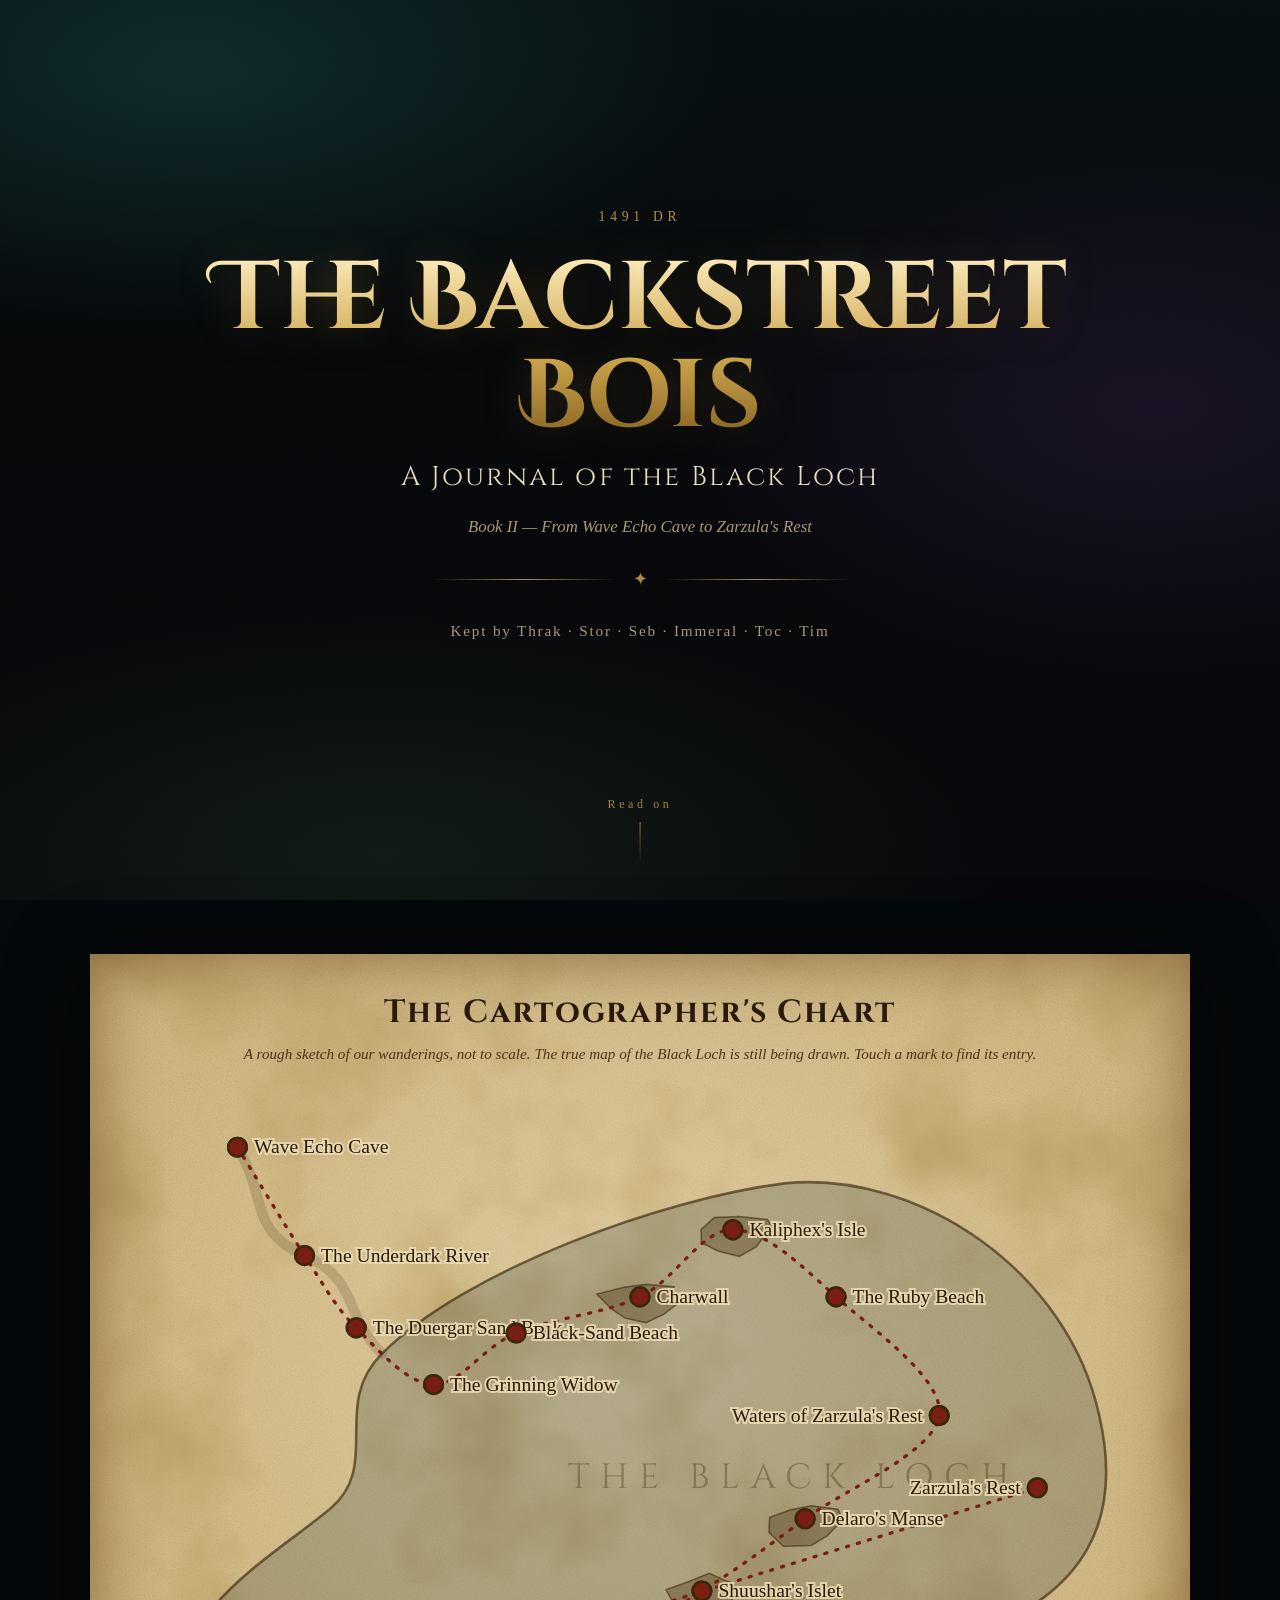
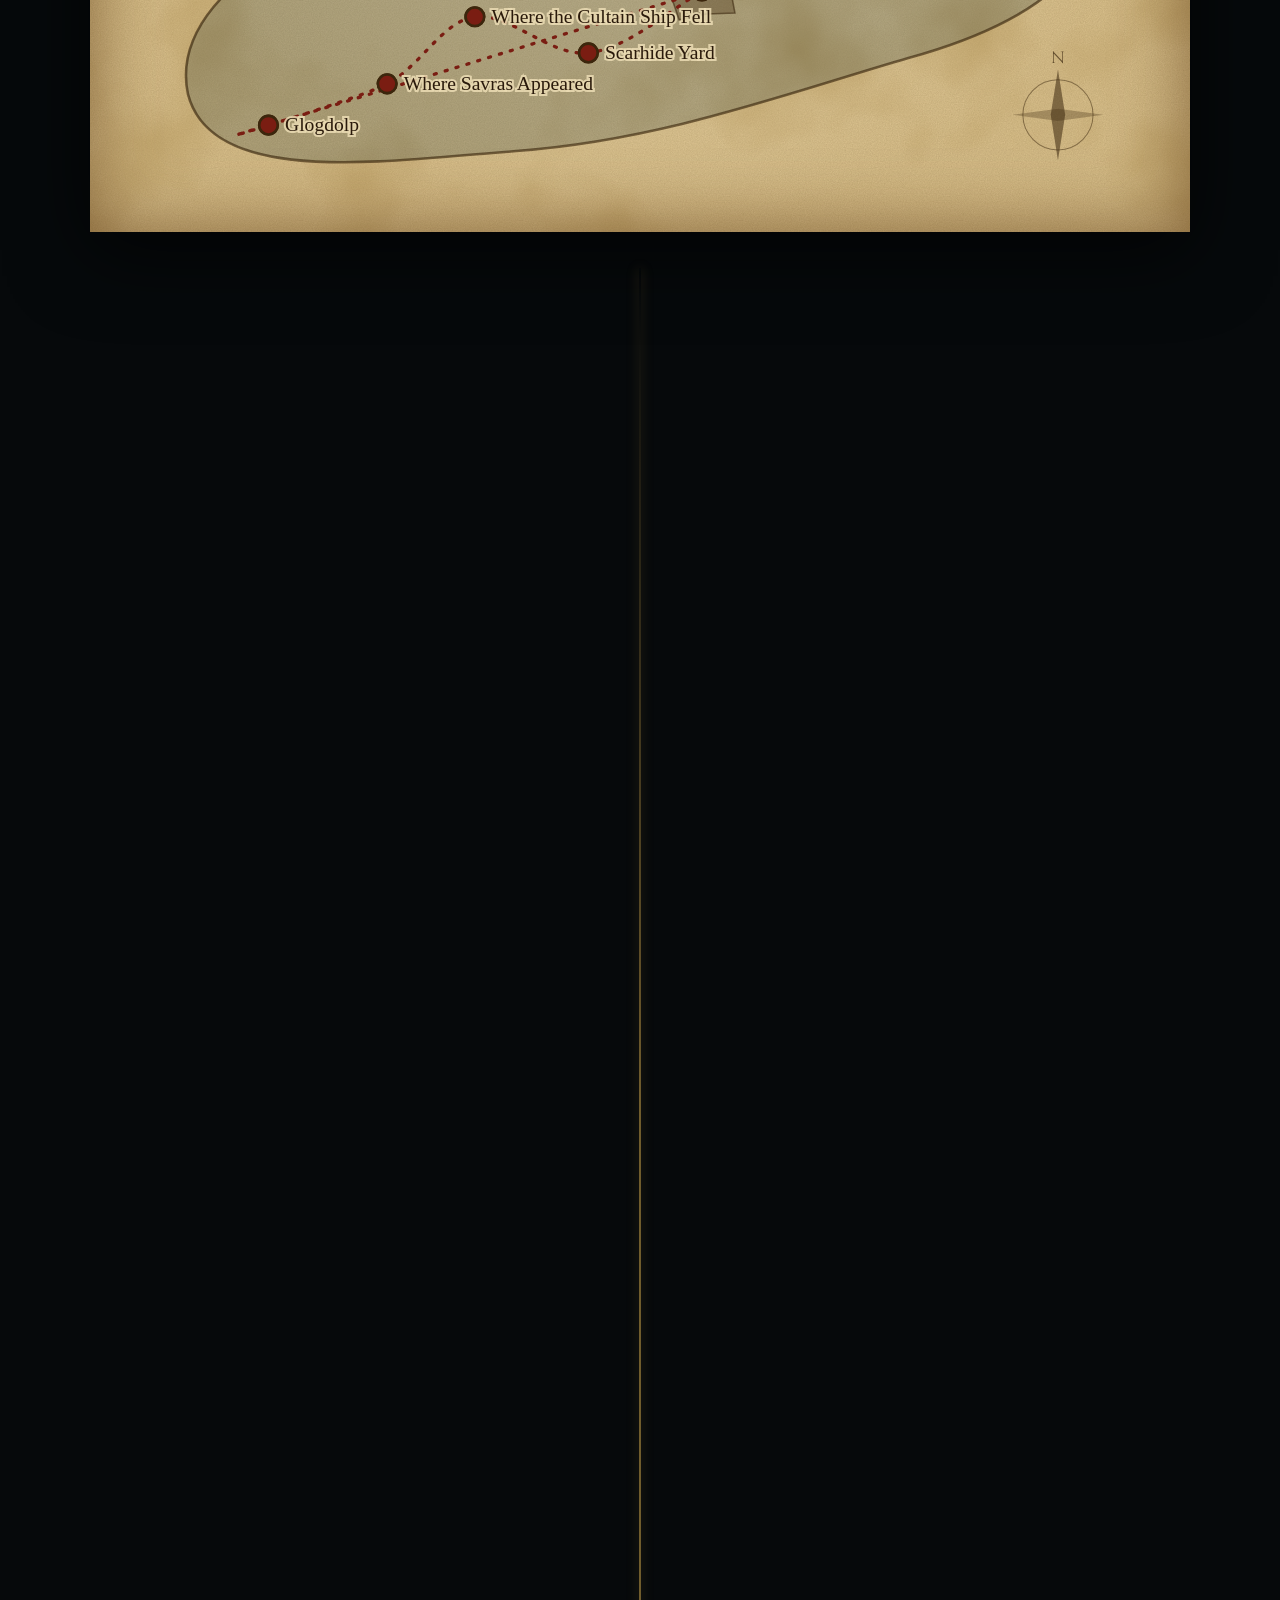
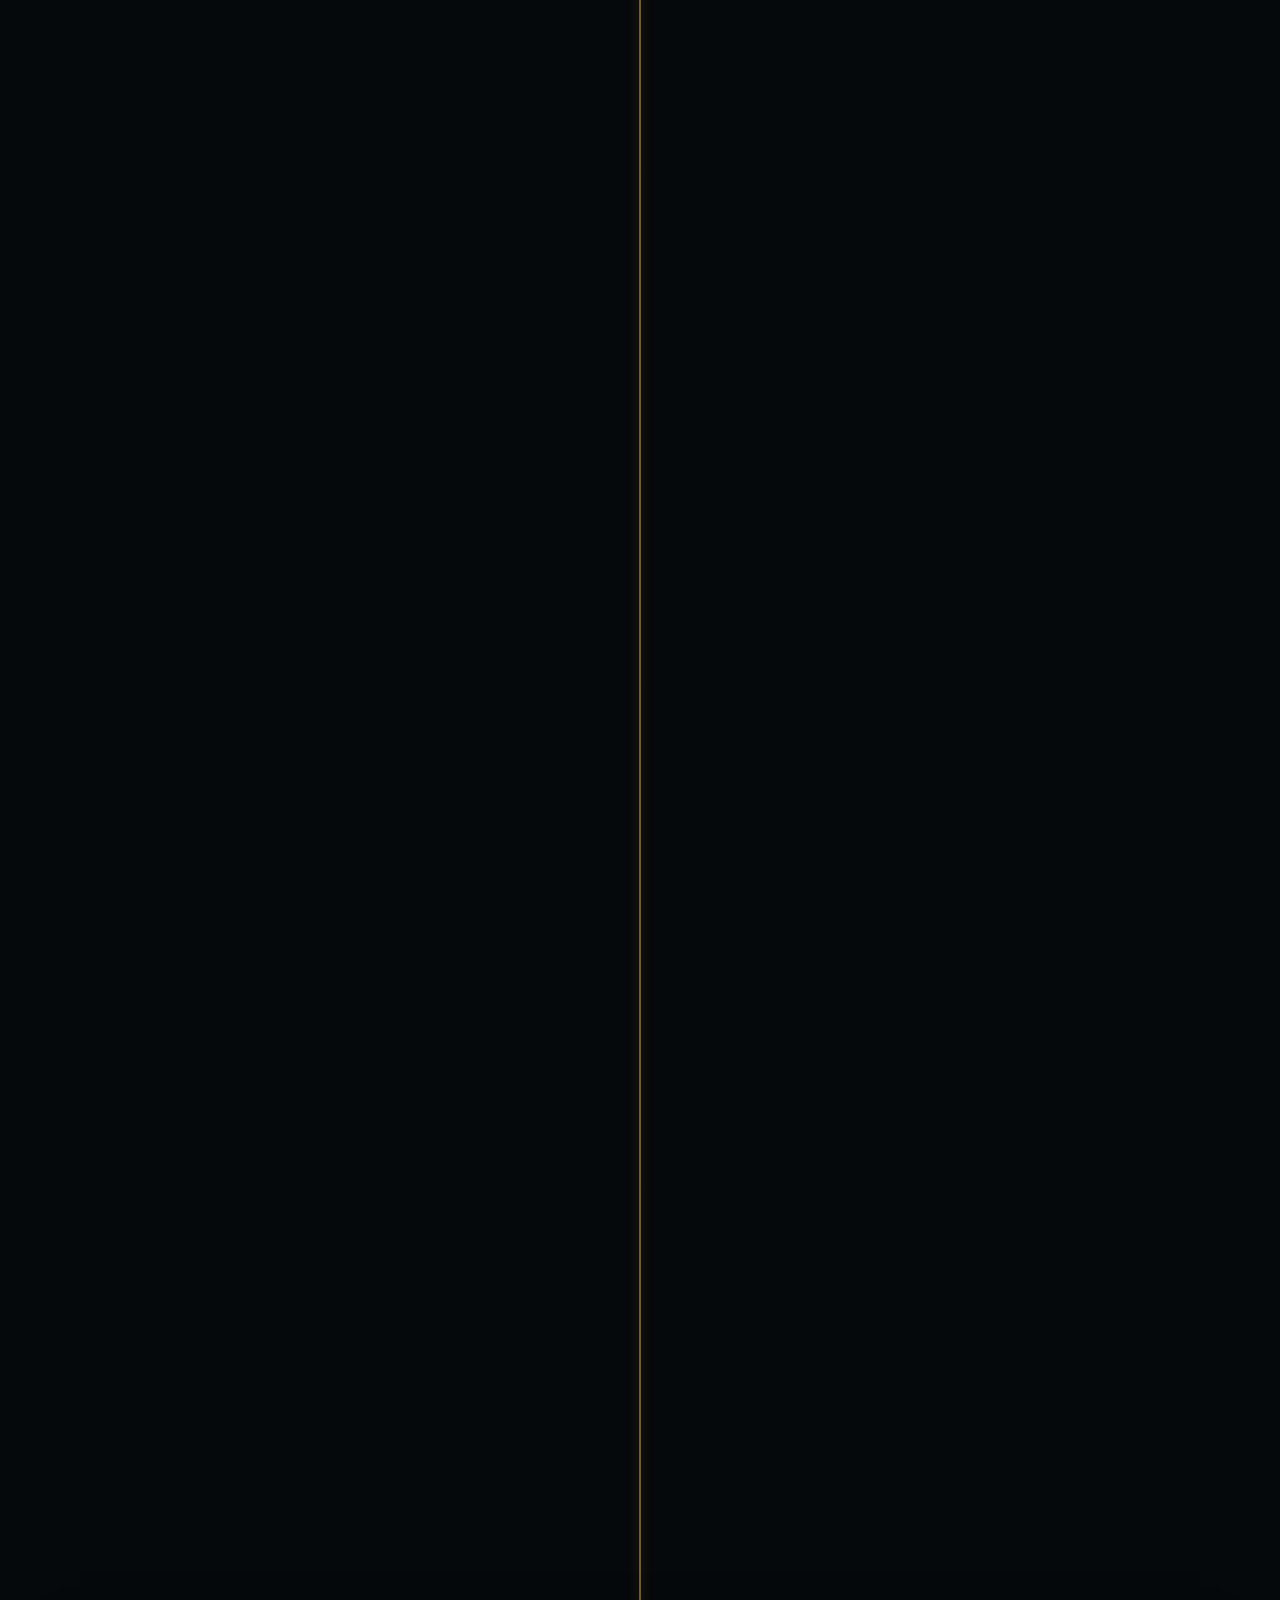
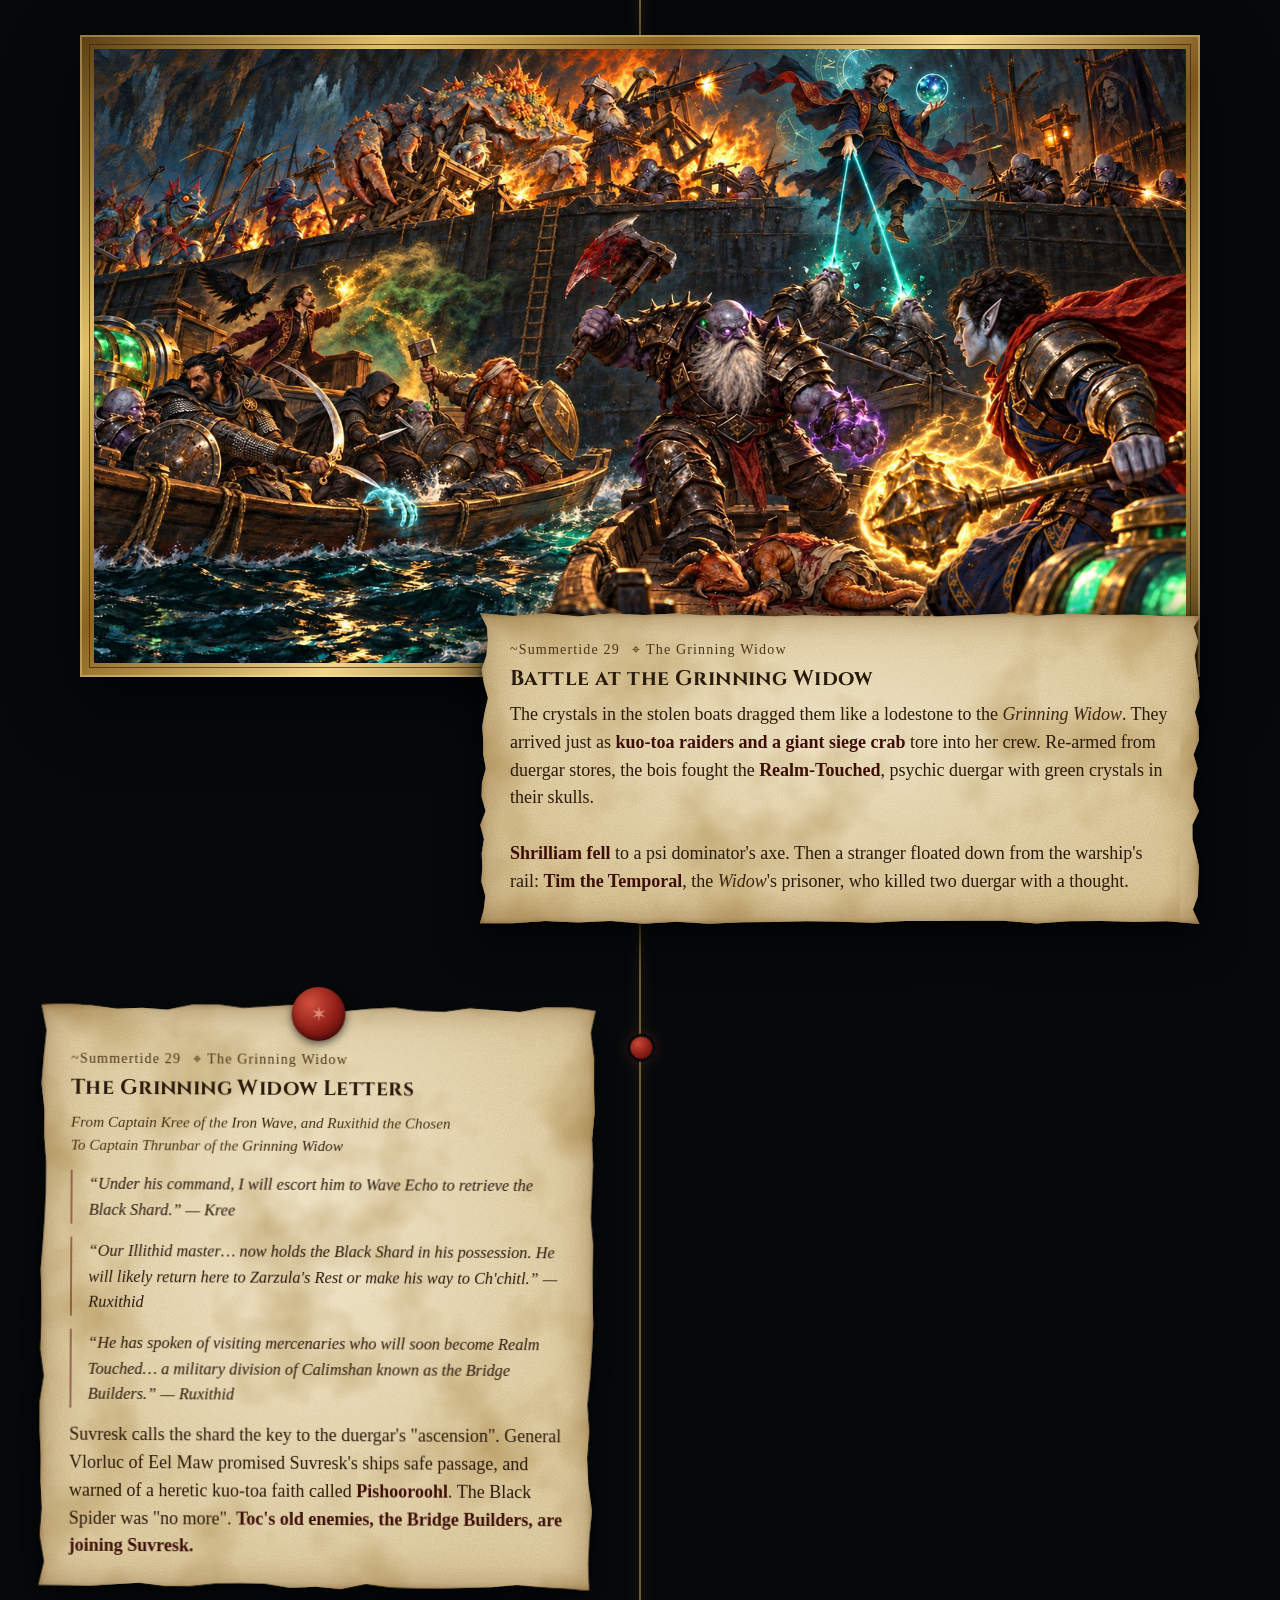
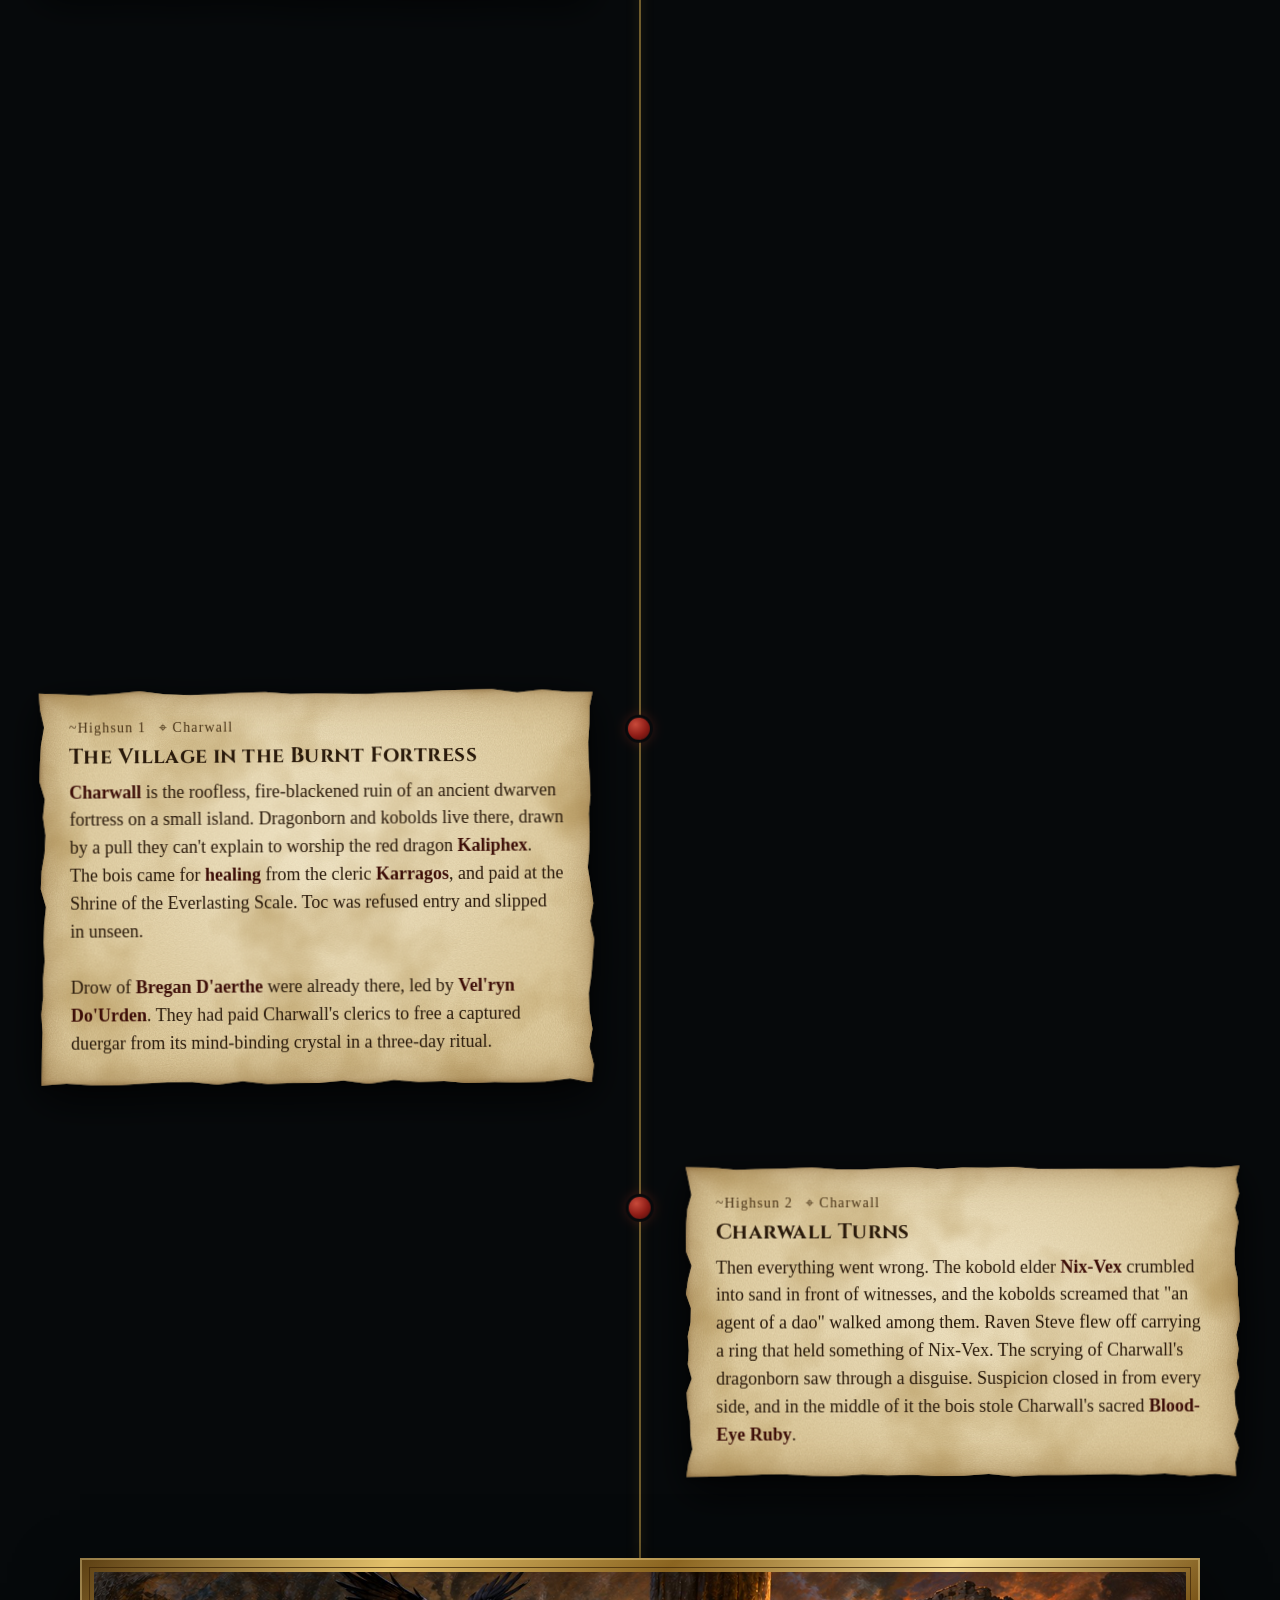
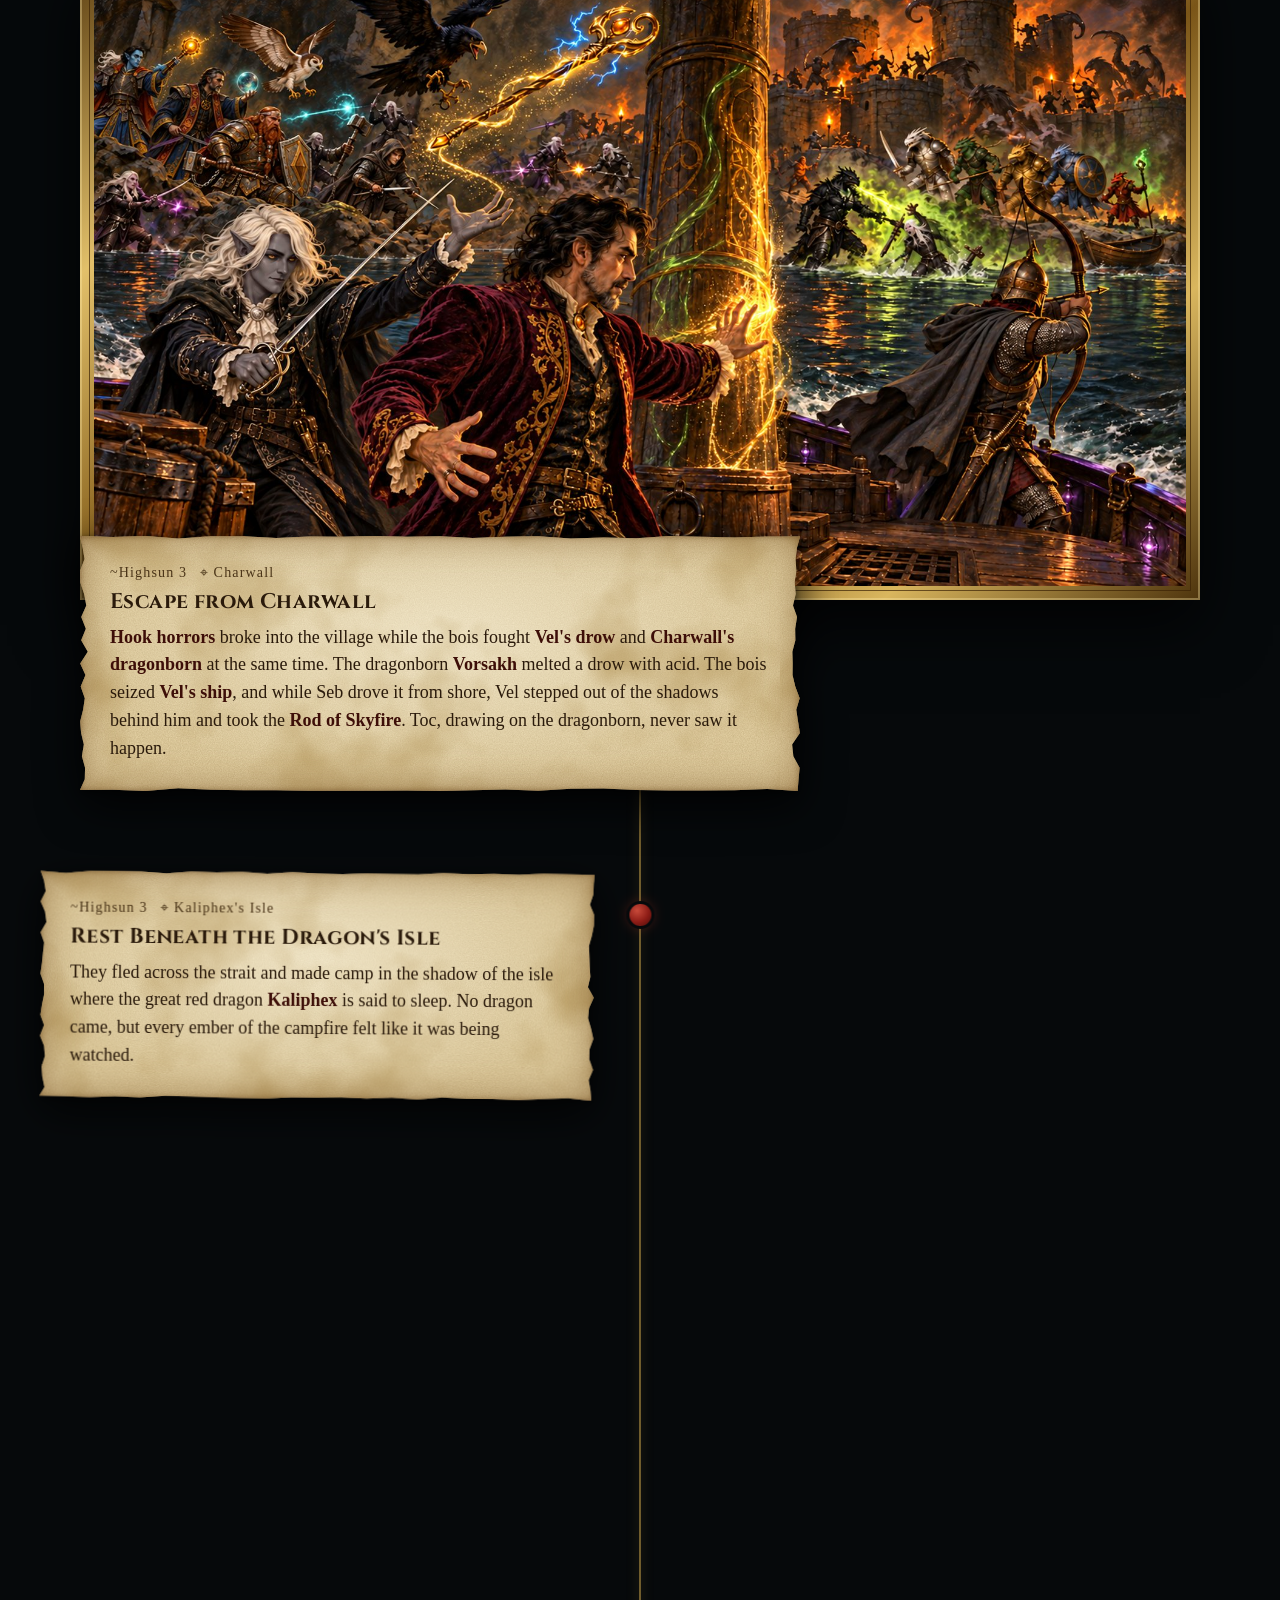
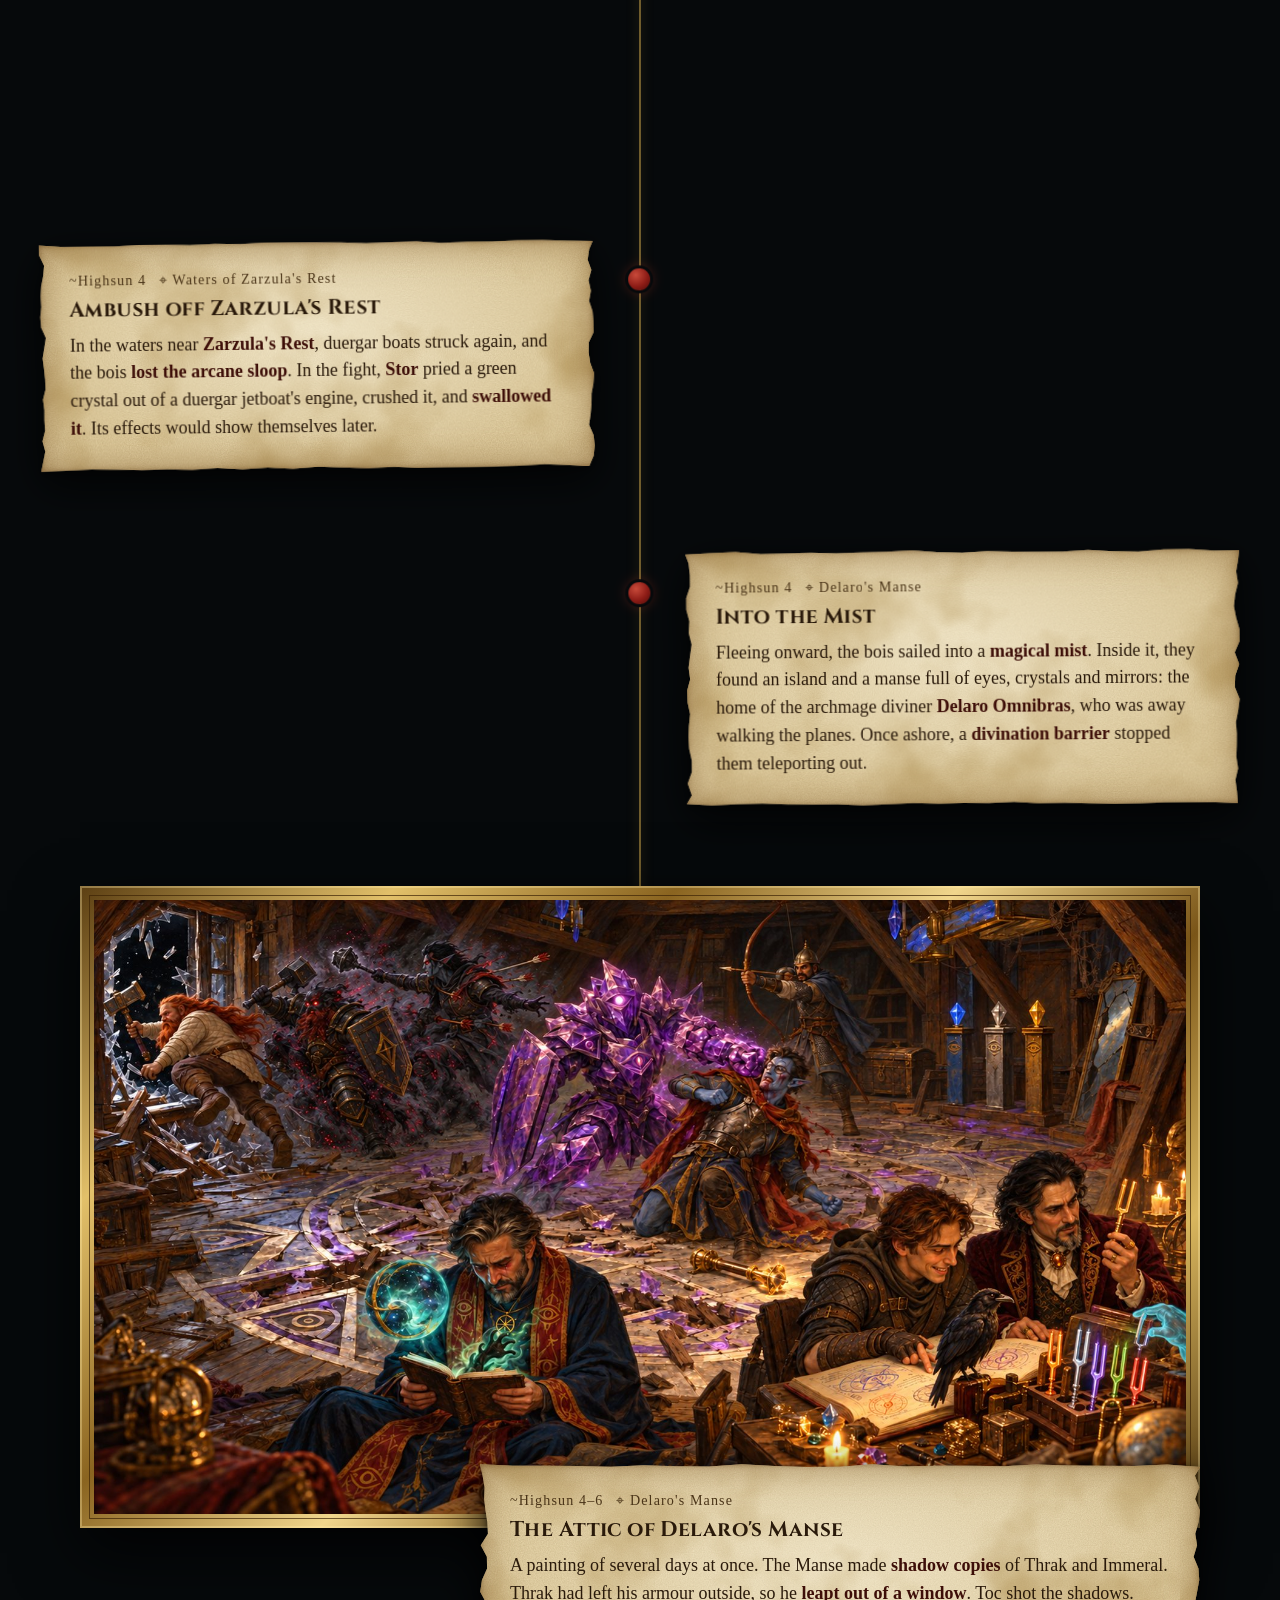
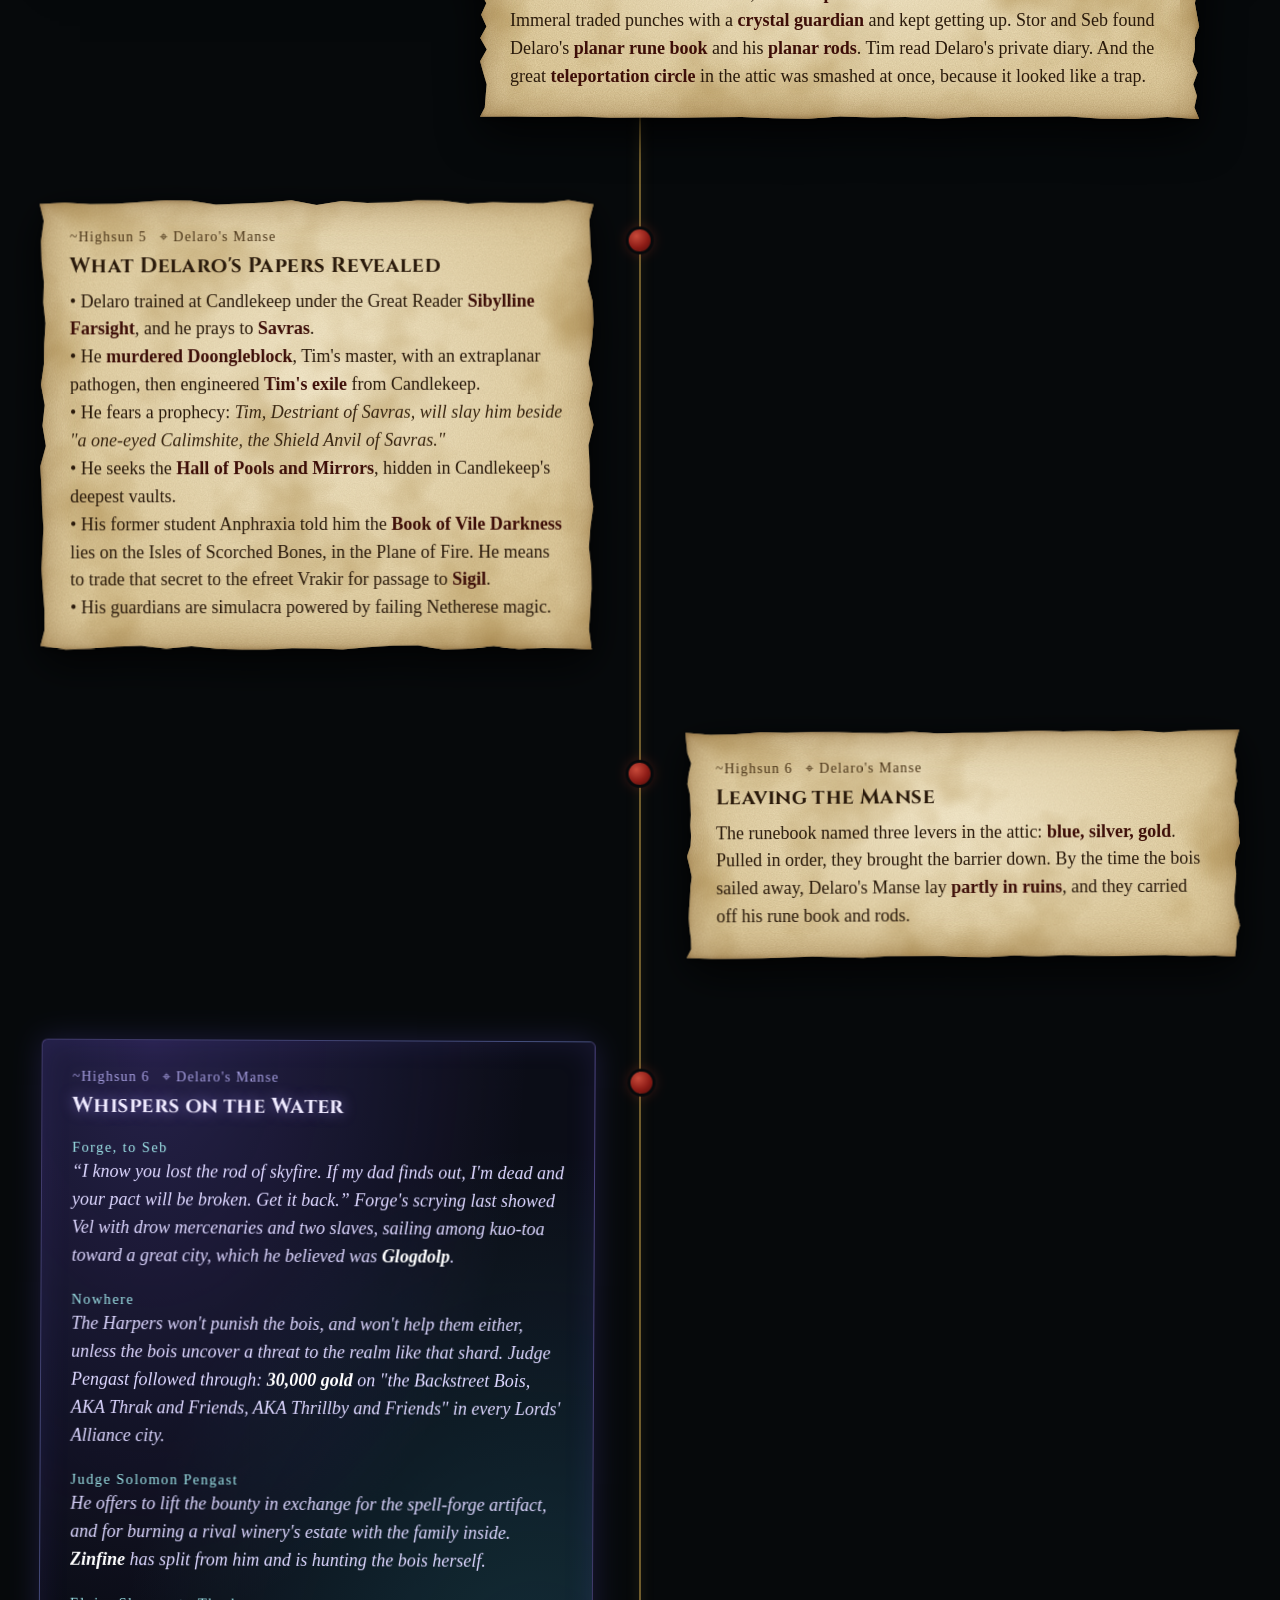
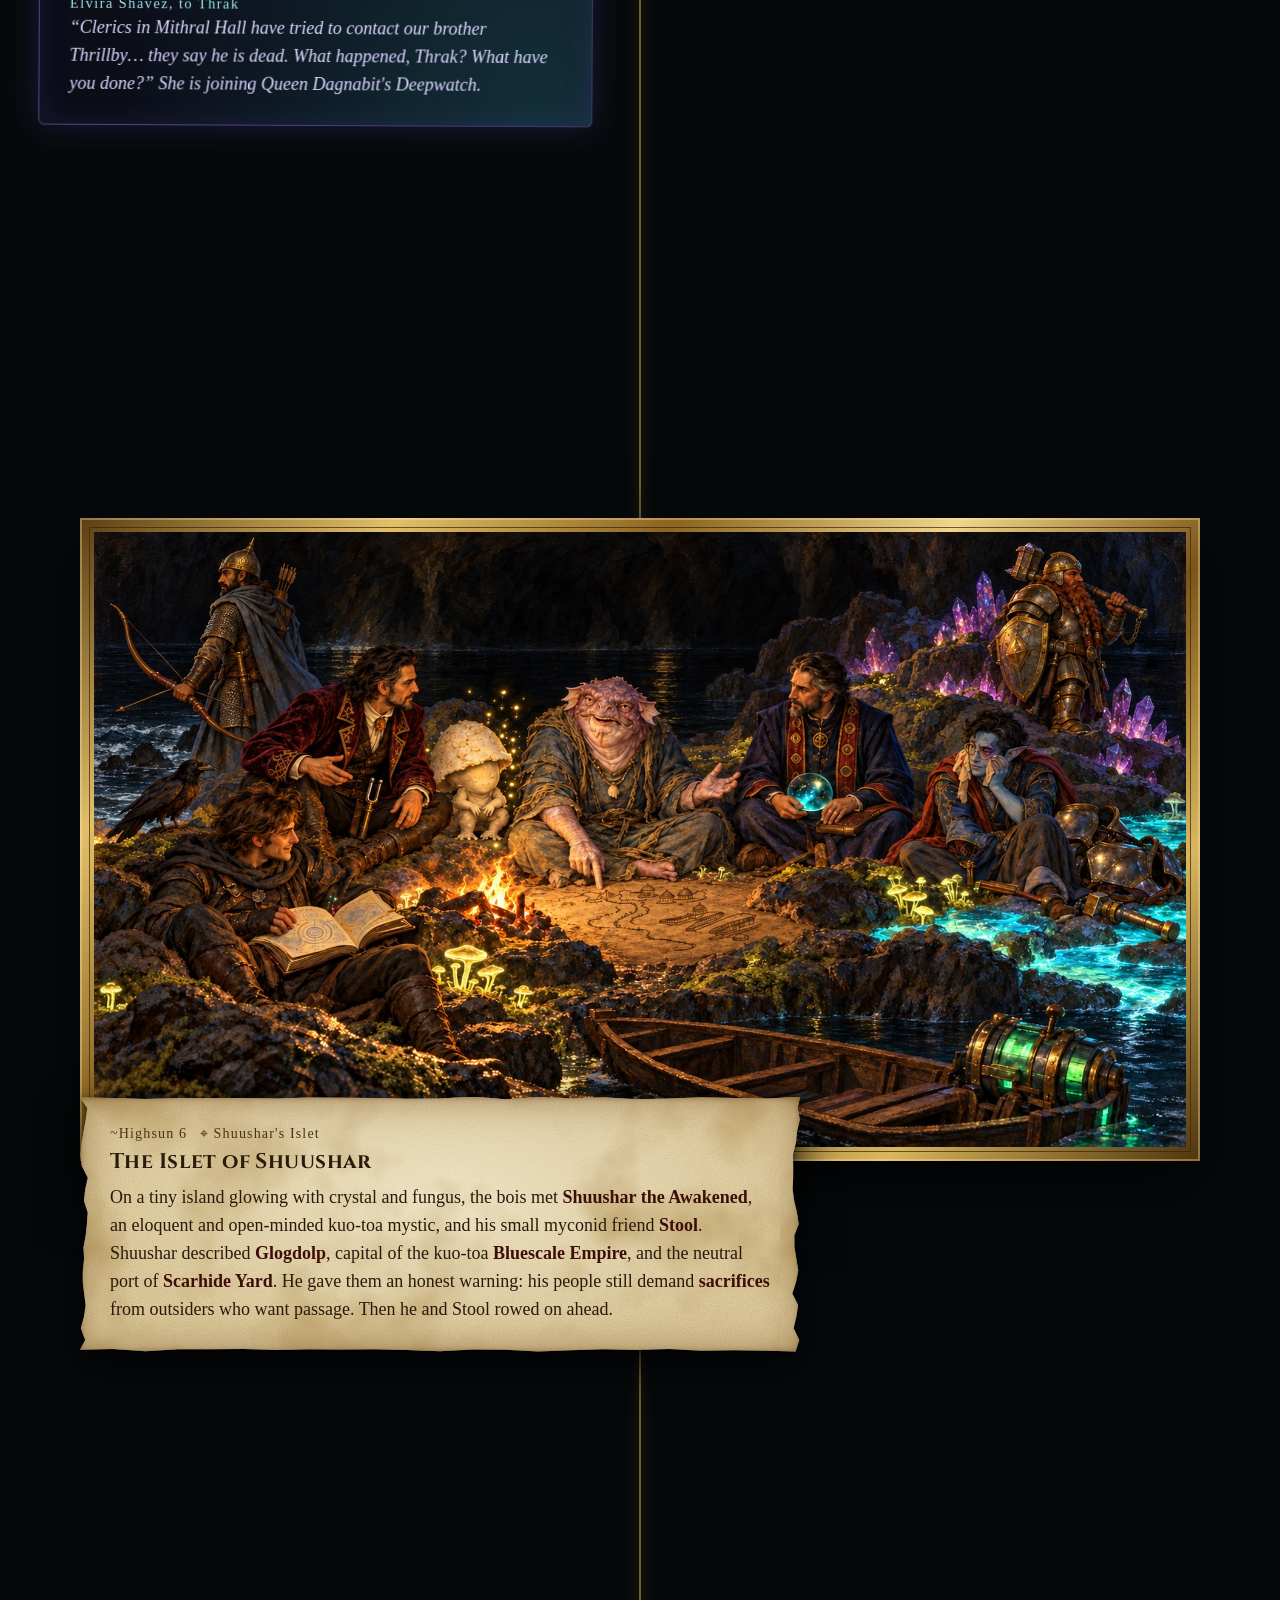
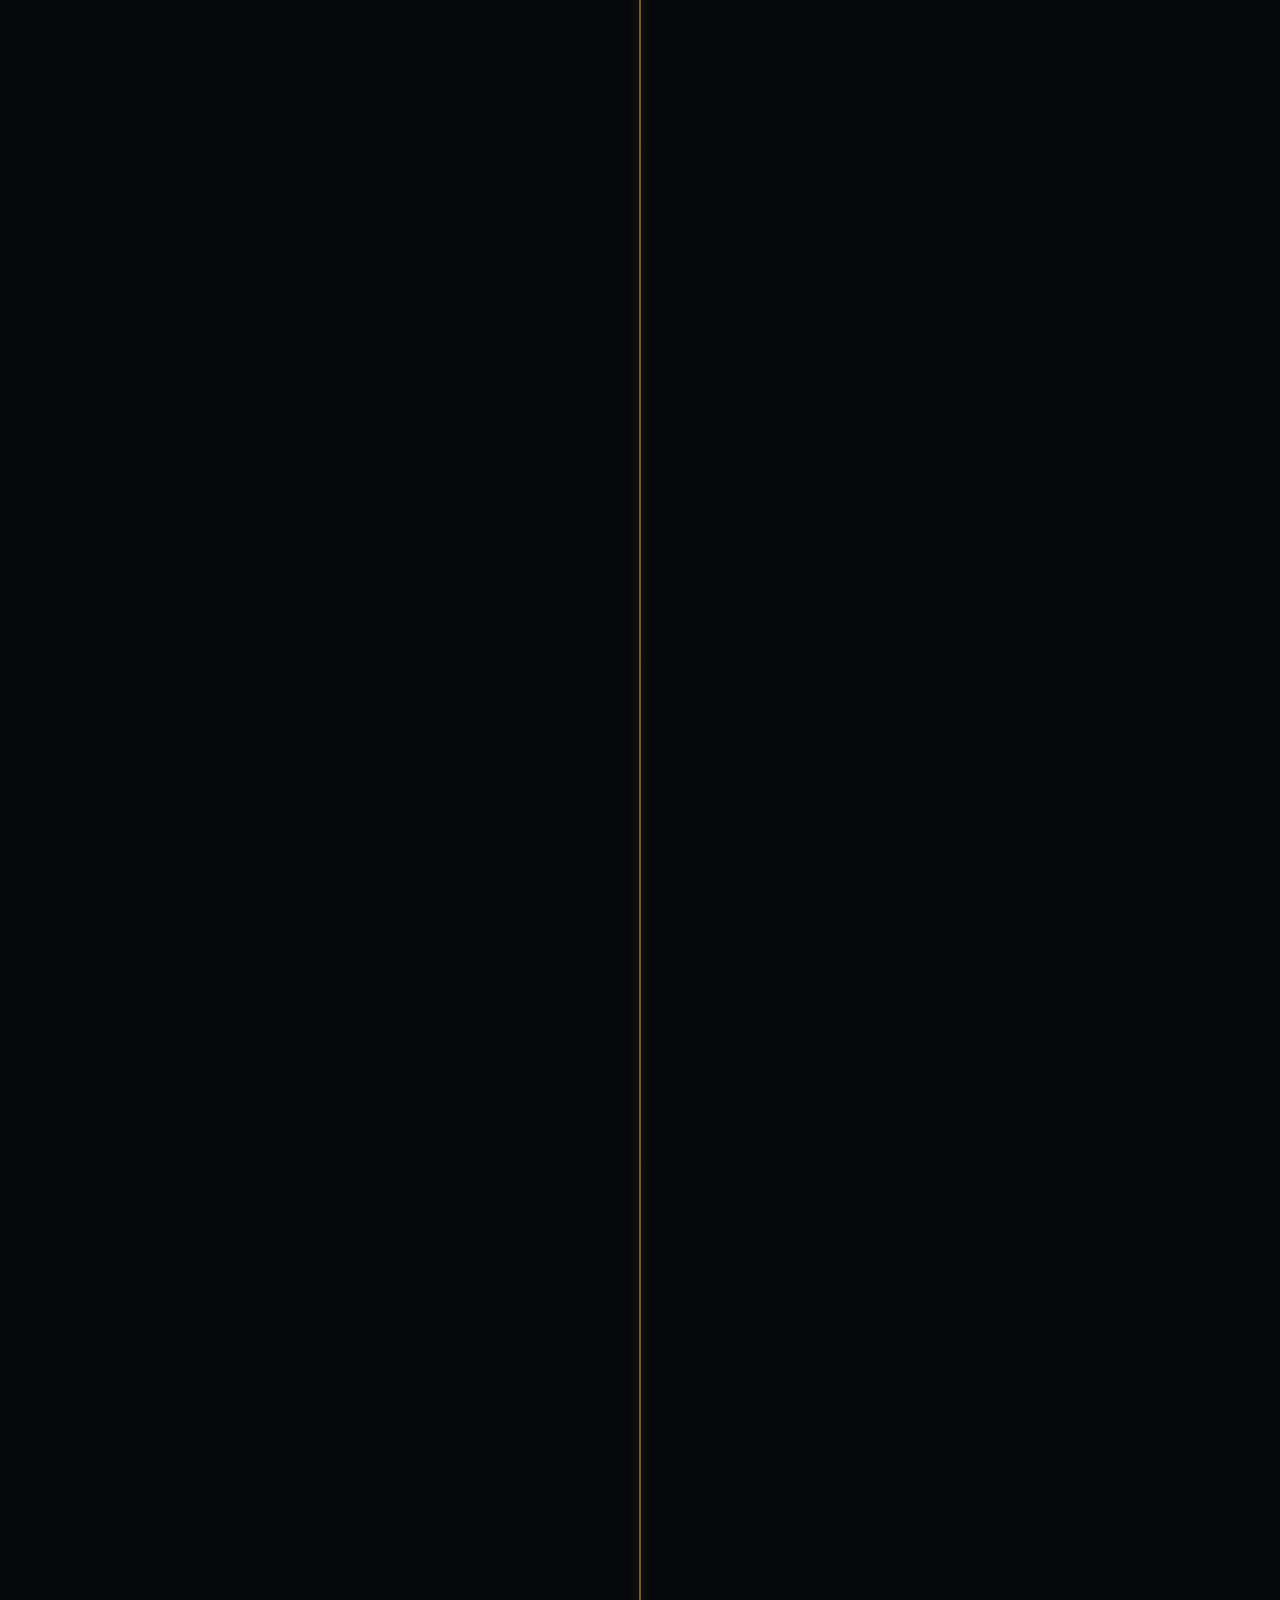
==== index.html @ ab3d3909 "Journal of the Black Loch: first edition Co-Authored-By: Claude Opus 5.5 <noreply@anthropic.com>" ====
<!doctype html>
<html lang="en">
<head>
<meta charset="utf-8">
<meta name="viewport" content="width=device-width, initial-scale=1, viewport-fit=cover">
<title>The Backstreet Bois — Journal of the Black Loch</title>
<meta name="description" content="The Backstreet Bois' journal of the Black Loch: a scrolling record of their journey through the Underdark.">
<meta name="robots" content="noindex, nofollow">
<meta property="og:type" content="website">
<meta property="og:title" content="The Backstreet Bois — Journal of the Black Loch">
<meta property="og:description" content="Book II: from Wave Echo Cave to Zarzula's Rest. Scroll the bois' journey through the Underdark.">
<meta property="og:url" content="https://acbueff.github.io/dnd-journal-the-bois/">
<meta property="og:image" content="https://acbueff.github.io/dnd-journal-the-bois/assets/og-preview.jpg">
<meta property="og:image:width" content="1200">
<meta property="og:image:height" content="630">
<meta name="twitter:card" content="summary_large_image">
<link rel="preconnect" href="https://fonts.googleapis.com">
<link rel="preconnect" href="https://fonts.gstatic.com" crossorigin>
<link href="https://fonts.googleapis.com/css2?family=Cinzel:wght@500;700&family=Cinzel+Decorative:wght@700&family=IM+Fell+English:ital@0;1&family=IM+Fell+English+SC&display=swap" rel="stylesheet">
<style>
  :root {
    --ink: #2a1a0b;
    --ink-soft: #4a3418;
    --parch: #e6d3a6;
    --parch-dark: #cdb27a;
    --gold: #c9a24a;
    --gold-bright: #f0d48a;
    --wax: #8d1c16;
    --abyss: #06090b;
    --loch: #0b1518;
    --glow-teal: rgba(56, 196, 190, .16);
    --glow-violet: rgba(140, 80, 200, .14);
    --glow-green: rgba(90, 210, 110, .10);
    --text-light: #e9dcc0;
    --muted-light: #a8987a;
    --serif: "IM Fell English", "Iowan Old Style", "Palatino Linotype", Palatino, Georgia, serif;
    --sc: "IM Fell English SC", "IM Fell English", Georgia, serif;
    --display: "Cinzel", "Trajan Pro", "Times New Roman", serif;
    --display-deco: "Cinzel Decorative", "Cinzel", "Times New Roman", serif;
    --noise: url("data:image/svg+xml;utf8,<svg xmlns='http://www.w3.org/2000/svg' width='220' height='220'><filter id='n'><feTurbulence type='fractalNoise' baseFrequency='.85' numOctaves='3' stitchTiles='stitch'/><feColorMatrix values='0 0 0 0 .32 0 0 0 0 .22 0 0 0 0 .08 0 0 0 .38 0'/></filter><rect width='100%' height='100%' filter='url(%23n)'/></svg>");
    --stains: url("data:image/svg+xml;utf8,<svg xmlns='http://www.w3.org/2000/svg' width='600' height='600'><filter id='s'><feTurbulence type='fractalNoise' baseFrequency='.012' numOctaves='4' seed='7'/><feColorMatrix values='0 0 0 0 .45 0 0 0 0 .3 0 0 0 0 .1 0 0 0 1.6 -.75'/></filter><rect width='100%' height='100%' filter='url(%23s)'/></svg>");
    color-scheme: dark;
  }

  * { box-sizing: border-box; }
  html { scroll-behavior: smooth; }
  body {
    margin: 0;
    background: var(--abyss);
    color: var(--text-light);
    font-family: var(--serif);
    font-size: 18px;
    line-height: 1.55;
    overflow-x: hidden;
  }

  /* ── Underdark backdrop ── */
  .backdrop {
    position: fixed; inset: 0; z-index: -2; pointer-events: none;
    background:
      radial-gradient(60vw 40vh at 15% 8%, var(--glow-teal), transparent 70%),
      radial-gradient(55vw 45vh at 90% 45%, var(--glow-violet), transparent 70%),
      radial-gradient(70vw 40vh at 30% 95%, var(--glow-green), transparent 70%),
      linear-gradient(180deg, #071012 0%, var(--abyss) 40%, #08070c 100%);
  }
  .backdrop::after {
    content: ""; position: absolute; inset: 0; opacity: .35;
    background-image: var(--noise); mix-blend-mode: overlay;
  }
  .motes { position: fixed; inset: 0; z-index: -1; pointer-events: none; overflow: hidden; }
  .mote {
    position: absolute; bottom: -10px; width: 4px; height: 4px; border-radius: 50%;
    background: rgba(140, 240, 220, .8); box-shadow: 0 0 10px 3px rgba(90, 220, 200, .45);
    animation: rise linear infinite; opacity: 0;
  }
  @keyframes rise {
    0% { transform: translate(0, 0); opacity: 0; }
    10% { opacity: .9; }
    90% { opacity: .6; }
    100% { transform: translate(var(--drift, 30px), -110vh); opacity: 0; }
  }

  /* ── Hero ── */
  .hero {
    min-height: 100vh; min-height: 100svh;
    display: grid; place-items: center; text-align: center;
    padding: 6vh 20px 10vh;
    position: relative;
  }
  .hero-inner { max-width: 900px; }
  .hero .kicker {
    font-family: var(--sc); letter-spacing: .35em; text-transform: uppercase;
    color: var(--gold); font-size: .85rem; opacity: .9;
  }
  .hero h1 {
    font-family: var(--display-deco); font-weight: 700;
    font-size: clamp(2.6rem, 8vw, 6rem); line-height: 1.02;
    margin: .25em 0 .1em;
    font-variant-ligatures: none; font-feature-settings: "liga" 0, "dlig" 0;
    background: linear-gradient(180deg, #fff0c4 0%, var(--gold) 55%, #7d5a1c 100%);
    -webkit-background-clip: text; background-clip: text; color: transparent;
    text-shadow: 0 0 40px rgba(240, 200, 110, .18);
    filter: drop-shadow(0 4px 12px rgba(0,0,0,.8));
  }
  .hero .sub {
    font-family: var(--display); font-size: clamp(1.1rem, 2.6vw, 1.7rem);
    color: var(--text-light); letter-spacing: .08em; margin: 0;
  }
  .hero .book {
    font-style: italic; color: var(--muted-light); margin: .9em 0 0; font-size: 1.05rem;
  }
  .flourish {
    display: flex; align-items: center; gap: 14px; justify-content: center;
    color: var(--gold); margin: 26px auto; max-width: 420px; opacity: .85;
  }
  .flourish::before, .flourish::after {
    content: ""; flex: 1; height: 1px;
    background: linear-gradient(90deg, transparent, var(--gold), transparent);
  }
  .hero .owners { font-family: var(--sc); letter-spacing: .12em; color: var(--muted-light); font-size: .95rem; }
  .scroll-cue {
    position: absolute; bottom: 4vh; left: 50%; transform: translateX(-50%);
    font-family: var(--sc); letter-spacing: .3em; font-size: .75rem; color: var(--gold);
    text-decoration: none; opacity: .8;
  }
  .scroll-cue span { display: block; margin: 8px auto 0; width: 1px; height: 42px;
    background: linear-gradient(var(--gold), transparent); animation: cue 2.4s ease-in-out infinite; }
  @keyframes cue { 0%,100% { transform: scaleY(.4); transform-origin: top; } 50% { transform: scaleY(1); } }

  /* ── Chart section ── */
  .chart-section { padding: 6vh 20px 4vh; display: grid; place-items: center; }
  .chart-frame {
    width: min(1100px, 100%);
    filter: drop-shadow(0 18px 40px rgba(0,0,0,.7));
  }
  .chart-sheet {
    position: relative; padding: clamp(14px, 3vw, 34px);
    background:
      var(--stains),
      radial-gradient(ellipse at 50% 45%, rgba(255,245,220,.35), transparent 70%),
      var(--noise), #d9c08c;
    background-size: cover, auto, auto, auto;
    color: var(--ink);
    box-shadow: inset 0 0 70px rgba(90, 55, 15, .65);
  }
  .chart-sheet h2 {
    font-family: var(--display); text-align: center; margin: 0 0 4px;
    font-size: clamp(1.3rem, 3vw, 2rem); letter-spacing: .06em;
  }
  .chart-sheet .chart-note { text-align: center; font-style: italic; color: var(--ink-soft); margin: 0 0 10px; font-size: .95rem; }
  .chart-svg { width: 100%; height: auto; display: block; }
  .chart-svg .loch { fill: rgba(30, 55, 60, .22); stroke: rgba(60, 40, 15, .65); stroke-width: 2.5; }
  .chart-svg .loch-label { font-family: var(--display); font-size: 34px; fill: rgba(60, 40, 15, .35); letter-spacing: 10px; }
  .chart-svg .route { fill: none; stroke: #7a1d12; stroke-width: 3.2; stroke-dasharray: 2 9; stroke-linecap: round; }
  .chart-svg .route-ghost { fill: none; stroke: rgba(90, 60, 25, .25); stroke-width: 2; stroke-dasharray: 2 9; stroke-linecap: round; }
  .chart-svg .node circle { fill: #e9d7a8; stroke: #3c260c; stroke-width: 2.5; }
  .chart-svg .node.visited circle { fill: #7a1d12; }
  .chart-svg .node.active circle { fill: #c62f1f; stroke: #2a1a0b; }
  .chart-svg .node.active .ring { fill: none; stroke: #c62f1f; stroke-width: 2; animation: ring 1.8s ease-out infinite; transform-box: fill-box; transform-origin: center; }
  @keyframes ring { from { transform: scale(1); opacity: .9; } to { transform: scale(3.2); opacity: 0; } }
  .chart-svg .node text { font-family: var(--sc); font-size: 19px; fill: #2a1a0b; paint-order: stroke; stroke: rgba(235, 220, 180, .85); stroke-width: 4px; }
  .chart-svg .node { cursor: pointer; }
  .chart-svg .node:hover circle, .chart-svg .node:focus-visible circle { stroke: #9a1a10; stroke-width: 4; }
  .chart-svg .compass text { font-family: var(--display); font-size: 16px; fill: rgba(60,40,15,.7); }

  /* ── Timeline ── */
  .timeline { position: relative; padding: 2vh 20px 10vh; max-width: 1240px; margin: 0 auto; }
  .spine {
    position: absolute; top: 0; bottom: 0; left: 50%; width: 2px; transform: translateX(-50%);
    background: linear-gradient(180deg, transparent, rgba(201,162,74,.55) 4%, rgba(201,162,74,.55) 96%, transparent);
    box-shadow: 0 0 12px rgba(201,162,74,.35);
  }

  .act {
    position: relative; text-align: center; margin: 12vh auto 7vh; max-width: 760px;
    padding: 22px 20px; background: radial-gradient(ellipse at center, rgba(6,9,11,.95) 40%, rgba(6,9,11,0) 75%);
  }
  .act .numeral {
    font-family: var(--display-deco); font-size: clamp(2.6rem, 7vw, 4.2rem); color: var(--gold);
    line-height: 1; text-shadow: 0 0 24px rgba(240, 200, 110, .3);
  }
  .act h2 { font-family: var(--display); font-size: clamp(1.6rem, 4.5vw, 2.8rem); margin: .2em 0 .1em; letter-spacing: .08em; color: #f3e6c8; }
  .act p { margin: 0; font-style: italic; color: var(--muted-light); }

  .entry { position: relative; margin: 0 0 9vh; }
  .entry .meta {
    font-family: var(--sc); letter-spacing: .08em; font-size: .88rem; color: var(--ink-soft);
    display: flex; flex-wrap: wrap; gap: .2em .9em; margin-bottom: .35em;
  }
  .entry .meta .place::before { content: "⌖ "; }
  .entry h3 { font-family: var(--display); font-weight: 700; margin: 0 0 .45em; font-size: 1.32rem; line-height: 1.2; letter-spacing: .02em; }
  .entry p { margin: 0; }

  /* side notes alternate around the spine on wide screens */
  .entry.side { width: calc(50% - 46px); }
  .entry.side.left { margin-right: auto; }
  .entry.side.right { margin-left: auto; }
  .entry.side::after {   /* wax-seal marker on the spine */
    content: ""; position: absolute; top: 30px; width: 22px; height: 22px; border-radius: 50%;
    background: radial-gradient(circle at 35% 30%, #c84a3a, var(--wax) 55%, #4a0b08 100%);
    box-shadow: 0 0 0 3px rgba(6,9,11,1), 0 0 14px rgba(200, 60, 40, .45);
  }
  .entry.side.left::after { right: -57px; }
  .entry.side.right::after { left: -57px; }

  /* parchment */
  .parch-wrap { filter: drop-shadow(0 12px 22px rgba(0,0,0,.65)) drop-shadow(0 2px 3px rgba(0,0,0,.6)); }
  .parchment {
    position: relative; color: var(--ink); padding: 26px 30px 28px;
    background:
      var(--stains),
      radial-gradient(ellipse at 50% 40%, rgba(255,250,232,.55), transparent 72%),
      var(--noise), var(--parch);
    background-size: 700px 700px, auto, auto, auto;
    box-shadow: inset 0 0 38px rgba(110, 70, 20, .55), inset 0 0 6px rgba(80, 45, 10, .6);
  }
  .parchment strong { color: #3d0e08; }
  .parchment em { color: #3a2712; }

  /* letters */
  .letter .parch-wrap { position: relative; }
  .letter .parchment { background-color: #ead9b0; padding-top: 44px; }
  .letter .seal {
    position: absolute; top: -18px; left: 50%; transform: translateX(-50%);
    width: 54px; height: 54px; border-radius: 50%; z-index: 2;
    background: radial-gradient(circle at 35% 30%, #d0503c, var(--wax) 55%, #3e0806 100%);
    box-shadow: 0 3px 8px rgba(0,0,0,.6), inset 0 -3px 6px rgba(0,0,0,.4);
    display: grid; place-items: center; color: rgba(255,210,190,.55);
    font-family: var(--display-deco); font-size: 20px;
  }
  .letter .addr { font-style: italic; font-size: .95rem; color: var(--ink-soft); margin-bottom: .7em; }
  .letter blockquote {
    margin: .8em 0; padding: .1em 0 .1em 1em; border-left: 2px solid rgba(110, 30, 20, .55);
    font-style: italic; font-size: 1.02rem;
  }

  /* sendings — ethereal */
  .sending .ether {
    position: relative; padding: 26px 30px; border-radius: 6px;
    background: radial-gradient(ellipse at 20% 0%, rgba(120, 90, 220, .25), transparent 60%),
                radial-gradient(ellipse at 90% 100%, rgba(60, 200, 210, .18), transparent 60%),
                rgba(12, 14, 26, .82);
    border: 1px solid rgba(160, 140, 255, .35);
    box-shadow: 0 0 30px rgba(120, 100, 255, .18), inset 0 0 30px rgba(120, 100, 255, .12);
    color: #dcd6ff;
  }
  .sending .meta { color: #a59ee0; }
  .sending h3 { color: #efeaff; text-shadow: 0 0 14px rgba(160, 140, 255, .6); }
  .sending .msg { margin: 1em 0 0; }
  .sending .msg .who { font-family: var(--sc); letter-spacing: .1em; color: #9fe6ea; font-size: .9rem; display: block; }
  .sending .msg p { font-style: italic; }
  .sending strong { color: #fff; }

  /* scenes — full width paintings */
  .entry.scene { max-width: 1120px; margin-left: auto; margin-right: auto; }
  .entry.scene::after { content: none; }
  .frame {
    position: relative; padding: 14px; cursor: zoom-in;
    background: linear-gradient(135deg, #5b3e12, #e2c06a 18%, #8a6420 34%, #f1d68c 50%, #7a5518 66%, #d9b65e 82%, #4e340d);
    box-shadow: 0 25px 60px rgba(0,0,0,.75), inset 0 0 0 2px rgba(255, 235, 170, .35);
  }
  .frame::before {
    content: ""; position: absolute; inset: 9px; border: 1px solid rgba(60, 35, 5, .7); pointer-events: none;
  }
  .frame img { display: block; width: 100%; height: auto; aspect-ratio: 16 / 9; object-fit: cover;
    box-shadow: inset 0 0 0 1px rgba(0,0,0,.6); background: #111; }
  .frame.pending { cursor: default; }
  .frame.pending .canvas {
    aspect-ratio: 16 / 9; display: grid; place-items: center; text-align: center; padding: 24px;
    background: radial-gradient(ellipse at center, #2a2216, #120e08 75%);
    color: var(--muted-light); font-style: italic;
  }
  .frame.pending .canvas b { display: block; font-family: var(--display); font-style: normal; color: var(--gold); letter-spacing: .08em; font-size: 1.15rem; margin-bottom: .4em; }
  .scene .caption { width: min(720px, 92%); margin: -64px 0 0 auto; position: relative; z-index: 2; }
  .entry.scene.flip .caption { margin: -64px auto 0 0; }

  /* you are here */
  .entry.here { max-width: 680px; margin-left: auto; margin-right: auto; text-align: center; }
  .entry.here .parchment { border: 0; }
  .entry.here .stamp {
    display: inline-block; font-family: var(--display); letter-spacing: .25em; font-size: .85rem;
    color: var(--wax); border: 2px solid var(--wax); padding: 3px 12px 2px; transform: rotate(-3deg);
    margin-bottom: 10px;
  }
  .entry.here .meta { justify-content: center; }
  .ink-wet { text-align: center; color: var(--muted-light); font-style: italic; margin-top: -4vh; }

  /* reveal animation */
  .reveal { opacity: 0; transform: translateY(40px) rotate(var(--tilt, 0deg)) scale(.985); transition: opacity 1s ease, transform 1.1s cubic-bezier(.2,.7,.2,1); }
  .reveal.visible { opacity: 1; transform: translateY(0) rotate(var(--tilt, 0deg)) scale(1); }

  /* ── Ledger ── */
  .ledger { padding: 8vh 20px 12vh; max-width: 1240px; margin: 0 auto; }
  .ledger-head { text-align: center; margin-bottom: 5vh; }
  .ledger-head h2 { font-family: var(--display); font-size: clamp(1.8rem, 5vw, 3rem); letter-spacing: .08em; margin: .2em 0; color: #f3e6c8; }
  .ledger-head p { font-style: italic; color: var(--muted-light); margin: 0; }
  .ledger-grid { display: grid; grid-template-columns: repeat(auto-fit, minmax(290px, 1fr)); gap: 34px 28px; }
  .ledger-card h3 { font-family: var(--display); margin: 0 0 .6em; font-size: 1.25rem; display: flex; gap: .5em; align-items: baseline; border-bottom: 1px solid rgba(80, 50, 15, .35); padding-bottom: .35em; }
  .ledger-card h3 .icon { color: var(--wax); }
  .ledger-card ul { margin: 0; padding: 0; list-style: none; }
  .ledger-card li { padding: .32em 0 .32em 1.1em; position: relative; font-size: 1rem; line-height: 1.45; }
  .ledger-card li::before { content: "❧"; position: absolute; left: 0; top: .32em; color: rgba(110, 30, 20, .7); font-size: .85em; }

  footer { text-align: center; padding: 4vh 20px 8vh; color: var(--muted-light); font-style: italic; font-size: .95rem; }
  footer .flourish { margin-bottom: 12px; }

  /* ── Mini chart (follows the reader) ── */
  .mini-chart {
    position: fixed; right: 18px; bottom: calc(18px + env(safe-area-inset-bottom, 0px)); z-index: 20;
    width: 300px; transition: opacity .4s ease, transform .4s ease;
    filter: drop-shadow(0 10px 24px rgba(0,0,0,.75));
  }
  .mini-chart.hidden { opacity: 0; transform: translateY(20px); pointer-events: none; }
  .mini-chart .chart-sheet { padding: 10px 10px 8px; }
  .mini-chart .mini-title { display: flex; justify-content: space-between; align-items: center; font-family: var(--sc); font-size: .85rem; color: var(--ink); margin-bottom: 2px; gap: 8px; }
  .mini-chart .mini-title b { font-family: var(--display); font-weight: 700; letter-spacing: .04em; white-space: nowrap; overflow: hidden; text-overflow: ellipsis; }
  .mini-chart button {
    font: inherit; font-family: var(--sc); font-size: .8rem; background: transparent; color: var(--wax);
    border: 1px solid rgba(141, 28, 22, .55); padding: 1px 8px; cursor: pointer; border-radius: 2px;
  }
  .mini-chart.collapsed .chart-svg { display: none; }
  .mini-chart .chart-svg .node text { display: none; }
  .mini-chart .chart-svg .loch-label { display: none; }

  /* ── Lightbox ── */
  .lightbox {
    position: fixed; inset: 0; z-index: 50; background: rgba(3, 4, 6, .92);
    display: grid; place-items: center; padding: 3vh 3vw; cursor: zoom-out;
  }
  .lightbox[hidden] { display: none !important; }
  .lightbox img { max-width: 100%; max-height: 86vh; box-shadow: 0 0 0 10px #8a6420, 0 30px 80px rgba(0,0,0,.8); }
  .lightbox p { font-family: var(--display); color: var(--gold-bright); letter-spacing: .08em; margin: 18px 0 0; text-align: center; }
  .lightbox .close { position: absolute; top: calc(14px + env(safe-area-inset-top, 0px)); right: 18px; font: 2rem/1 var(--display); color: var(--gold); background: none; border: 0; cursor: pointer; }

  /* ── Small screens ── */
  @media (max-width: 900px) {
    body { font-size: 17px; }
    .spine { left: 14px; }
    .timeline { padding-left: 36px; padding-right: 14px; }
    .entry.side, .entry.side.left, .entry.side.right { width: auto; margin-left: 0; margin-right: 0; }
    .entry.side::after, .entry.side.left::after, .entry.side.right::after { left: -31px; right: auto; top: 26px; width: 16px; height: 16px; }
    .act { text-align: left; margin-left: 0; padding-left: 0; }
    .scene .caption, .entry.scene.flip .caption { width: auto; margin: -24px 10px 0; }
    .frame { padding: 8px; }
    .parchment { padding: 22px 20px 24px; }
    .mini-chart { width: 220px; right: 10px; bottom: calc(10px + env(safe-area-inset-bottom, 0px)); }
  }
  @media (max-width: 520px) {
    .mini-chart { width: auto; left: auto; }
    .mini-chart:not(.collapsed) { width: calc(100vw - 20px); }
  }

  @media (prefers-reduced-motion: reduce) {
    html { scroll-behavior: auto; }
    .reveal { opacity: 1; transform: none; transition: none; }
    .mote, .scroll-cue span, .chart-svg .node.active .ring { animation: none; display: none; }
  }
</style>
</head>
<body>
  <div class="backdrop" aria-hidden="true"></div>
  <div class="motes" aria-hidden="true"></div>

  <header class="hero" id="top">
    <div class="hero-inner">
      <div class="kicker" id="hero-kicker"></div>
      <h1 id="hero-title"></h1>
      <p class="sub" id="hero-sub"></p>
      <p class="book" id="hero-book"></p>
      <div class="flourish">✦</div>
      <p class="owners">Kept by Thrak · Stor · Seb · Immeral · Toc · Tim</p>
    </div>
    <a class="scroll-cue" href="#chart">Read on<span></span></a>
  </header>

  <section class="chart-section" id="chart" aria-labelledby="chart-title">
    <div class="chart-frame">
      <div class="chart-sheet">
        <h2 id="chart-title">The Cartographer's Chart</h2>
        <p class="chart-note">A rough sketch of our wanderings, not to scale. The true map of the Black Loch is still being drawn. Touch a mark to find its entry.</p>
        <div id="big-chart"></div>
      </div>
    </div>
  </section>

  <main class="timeline" id="timeline">
    <div class="spine" aria-hidden="true"></div>
  </main>

  <section class="ledger" id="ledger" aria-labelledby="ledger-title">
    <div class="ledger-head">
      <div class="flourish">❦</div>
      <h2 id="ledger-title">The Ledger of What We Know</h2>
      <p>Missions, debts, enemies and questions, as they stand.</p>
    </div>
    <div class="ledger-grid" id="ledger-grid"></div>
  </section>

  <footer>
    <div class="flourish">✦</div>
    The ink is still wet. More pages will follow.
  </footer>

  <aside class="mini-chart hidden" id="mini-chart" aria-label="Where we are on the chart">
    <div class="chart-sheet">
      <div class="mini-title"><b id="mini-place">The Black Loch</b><button type="button" id="mini-toggle" aria-expanded="true">hide</button></div>
      <div id="mini-chart-svg"></div>
    </div>
  </aside>

  <div class="lightbox" id="lightbox" hidden role="dialog" aria-modal="true" aria-label="Painting">
    <button class="close" type="button" aria-label="Close">×</button>
    <figure style="margin:0"><img alt=""><p></p></figure>
  </div>

  <script src="journal.js"></script>
  <script src="app.js"></script>
</body>
</html>
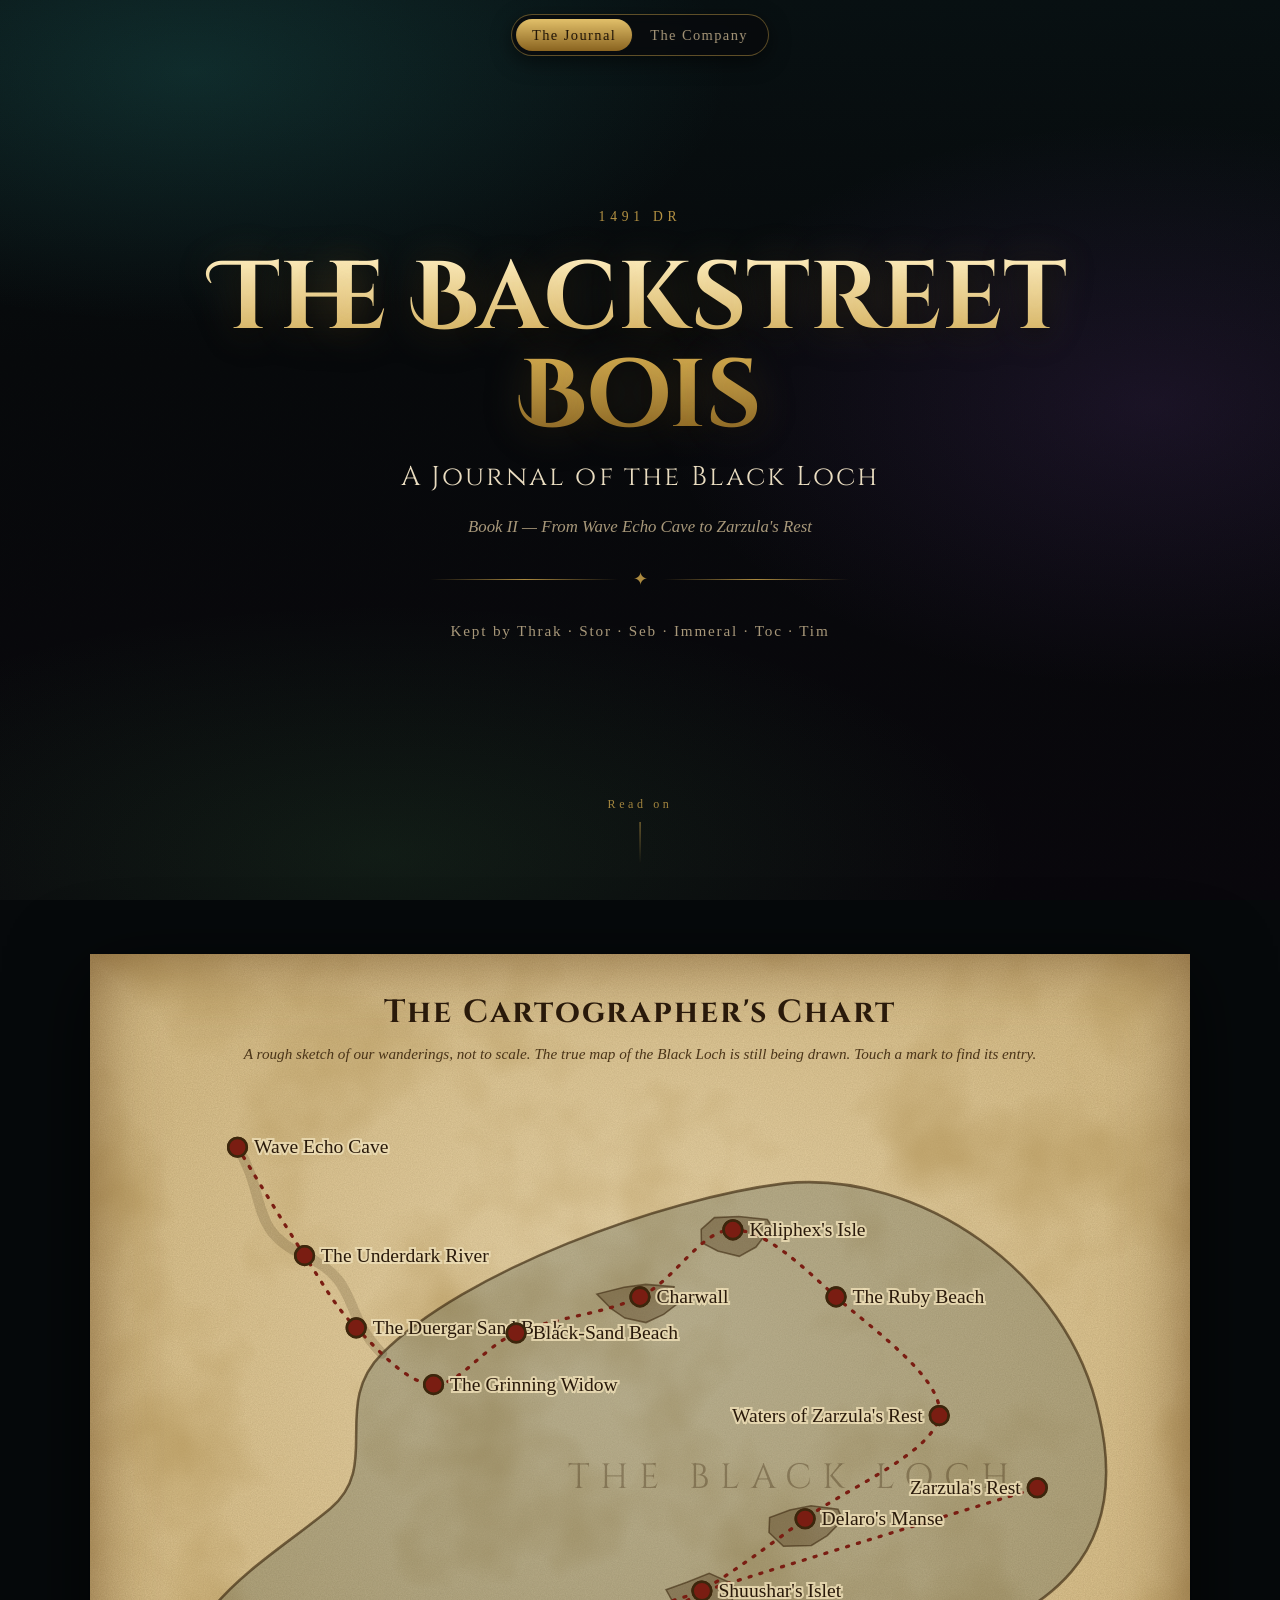
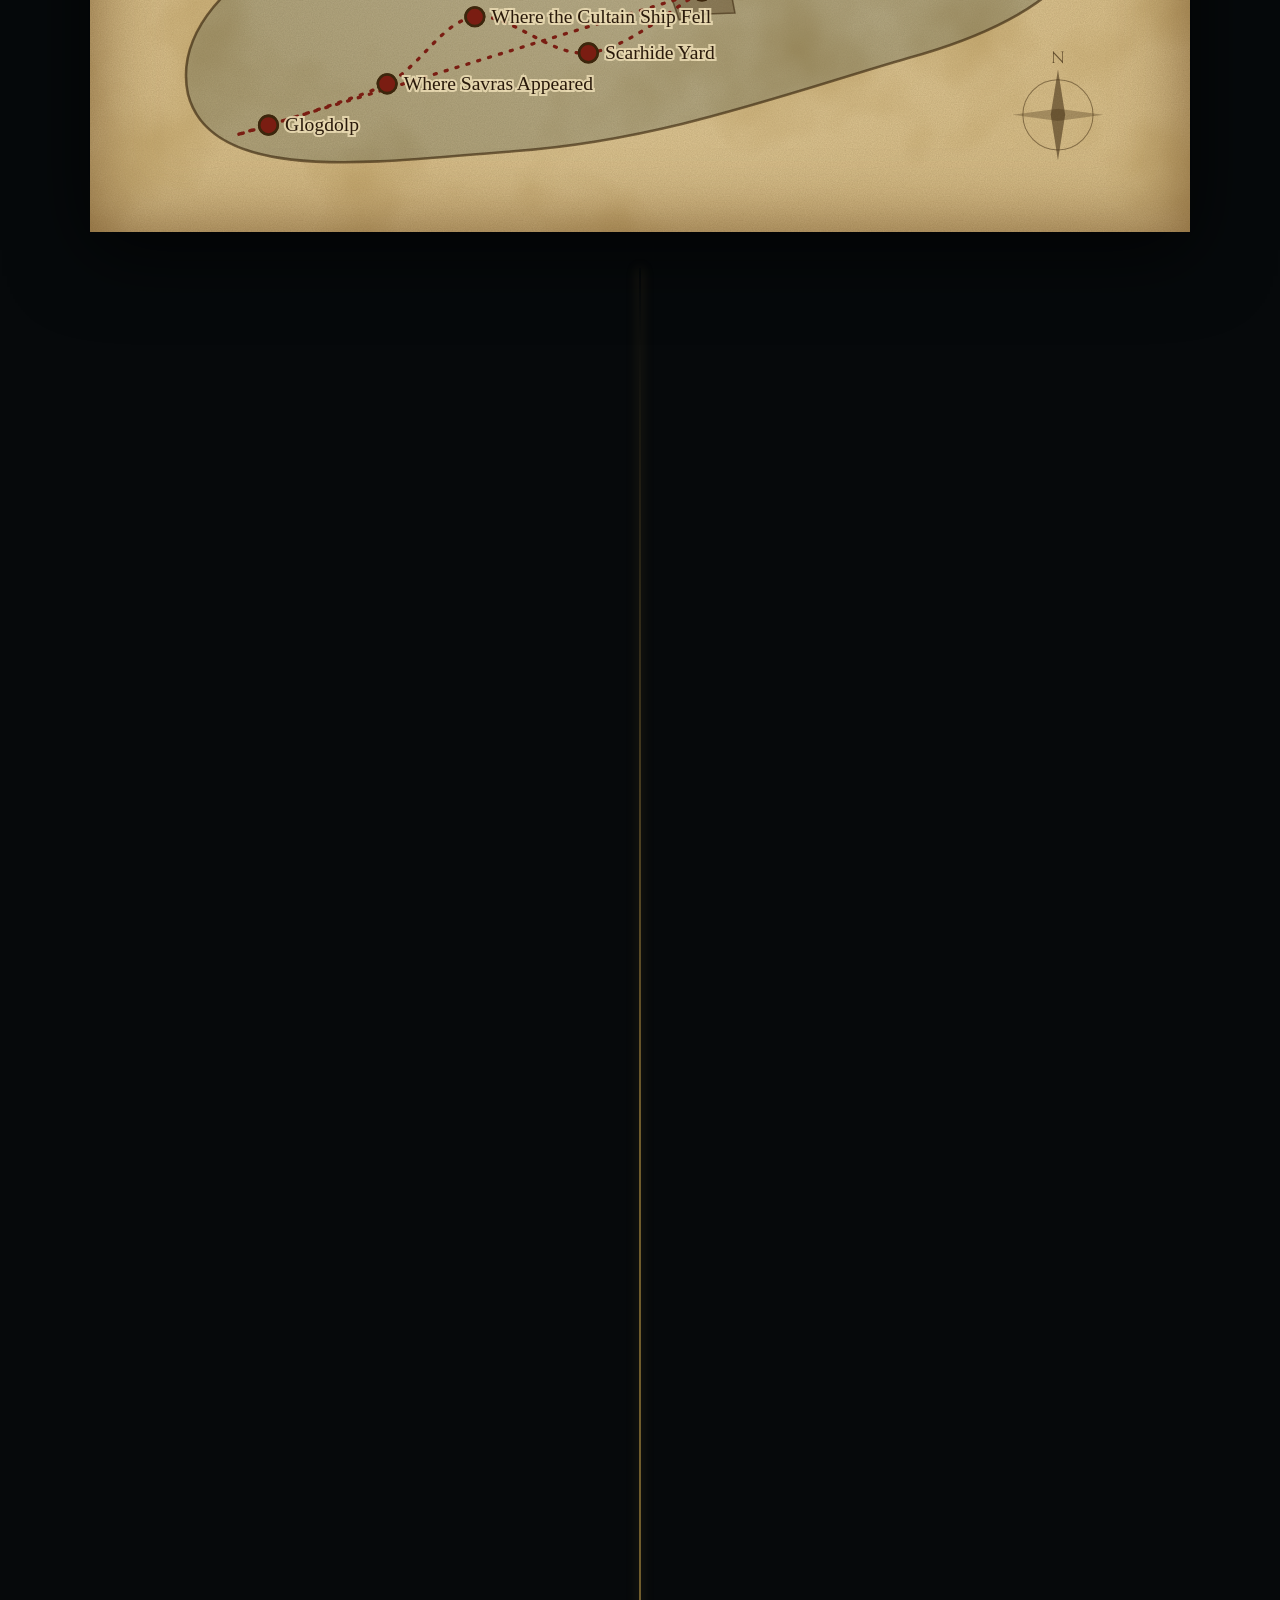
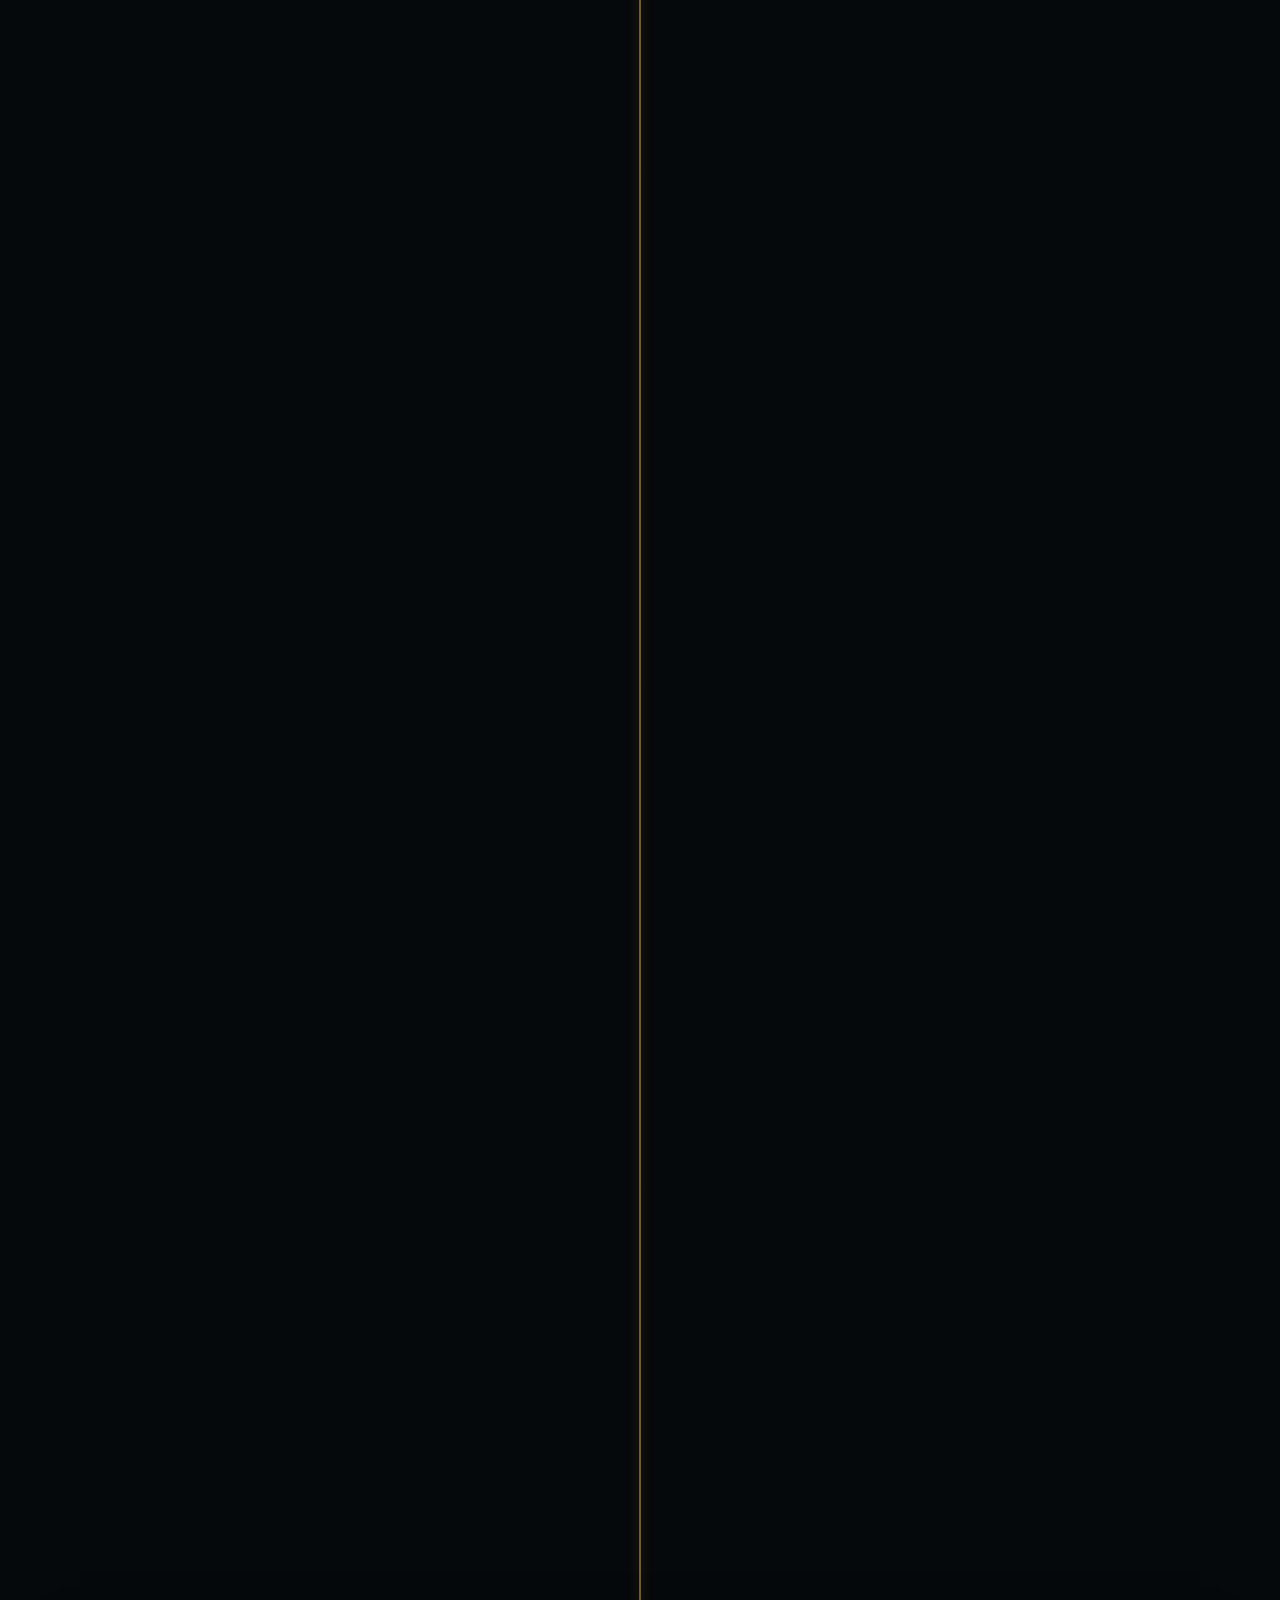
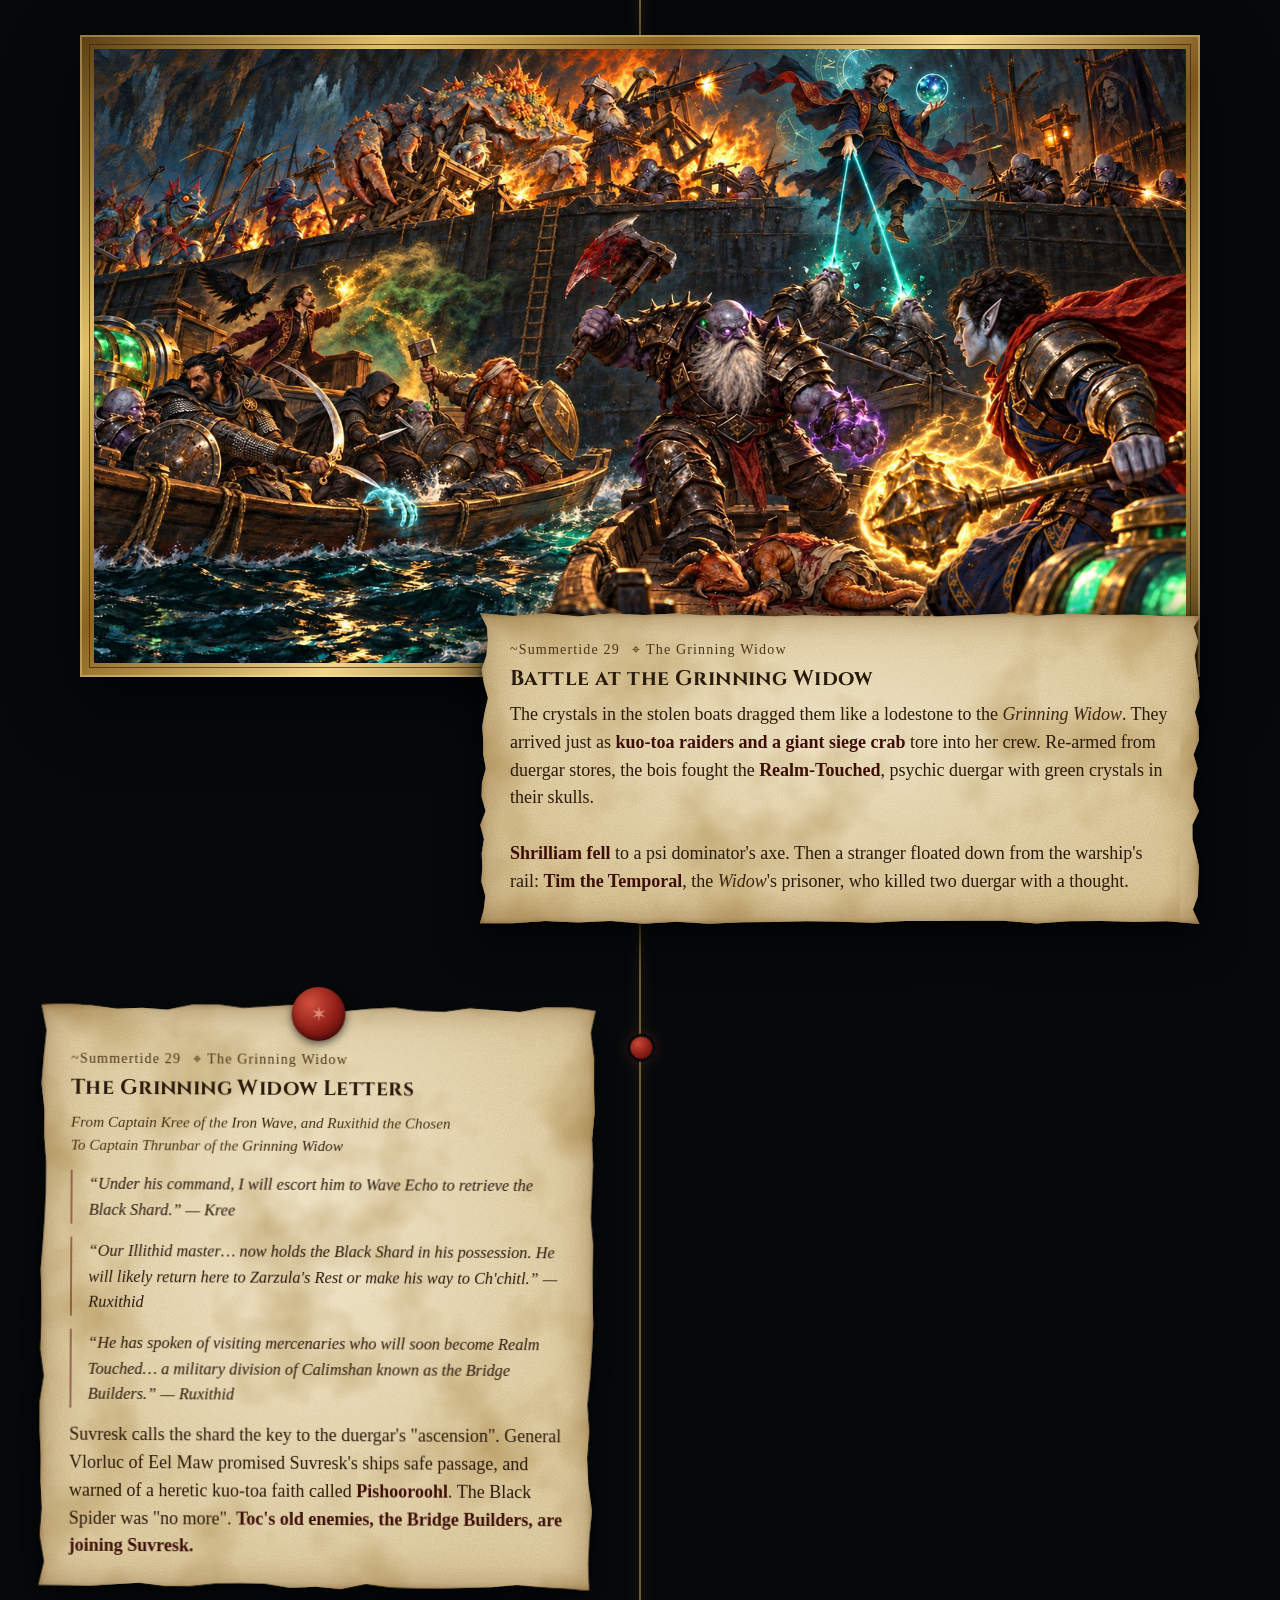
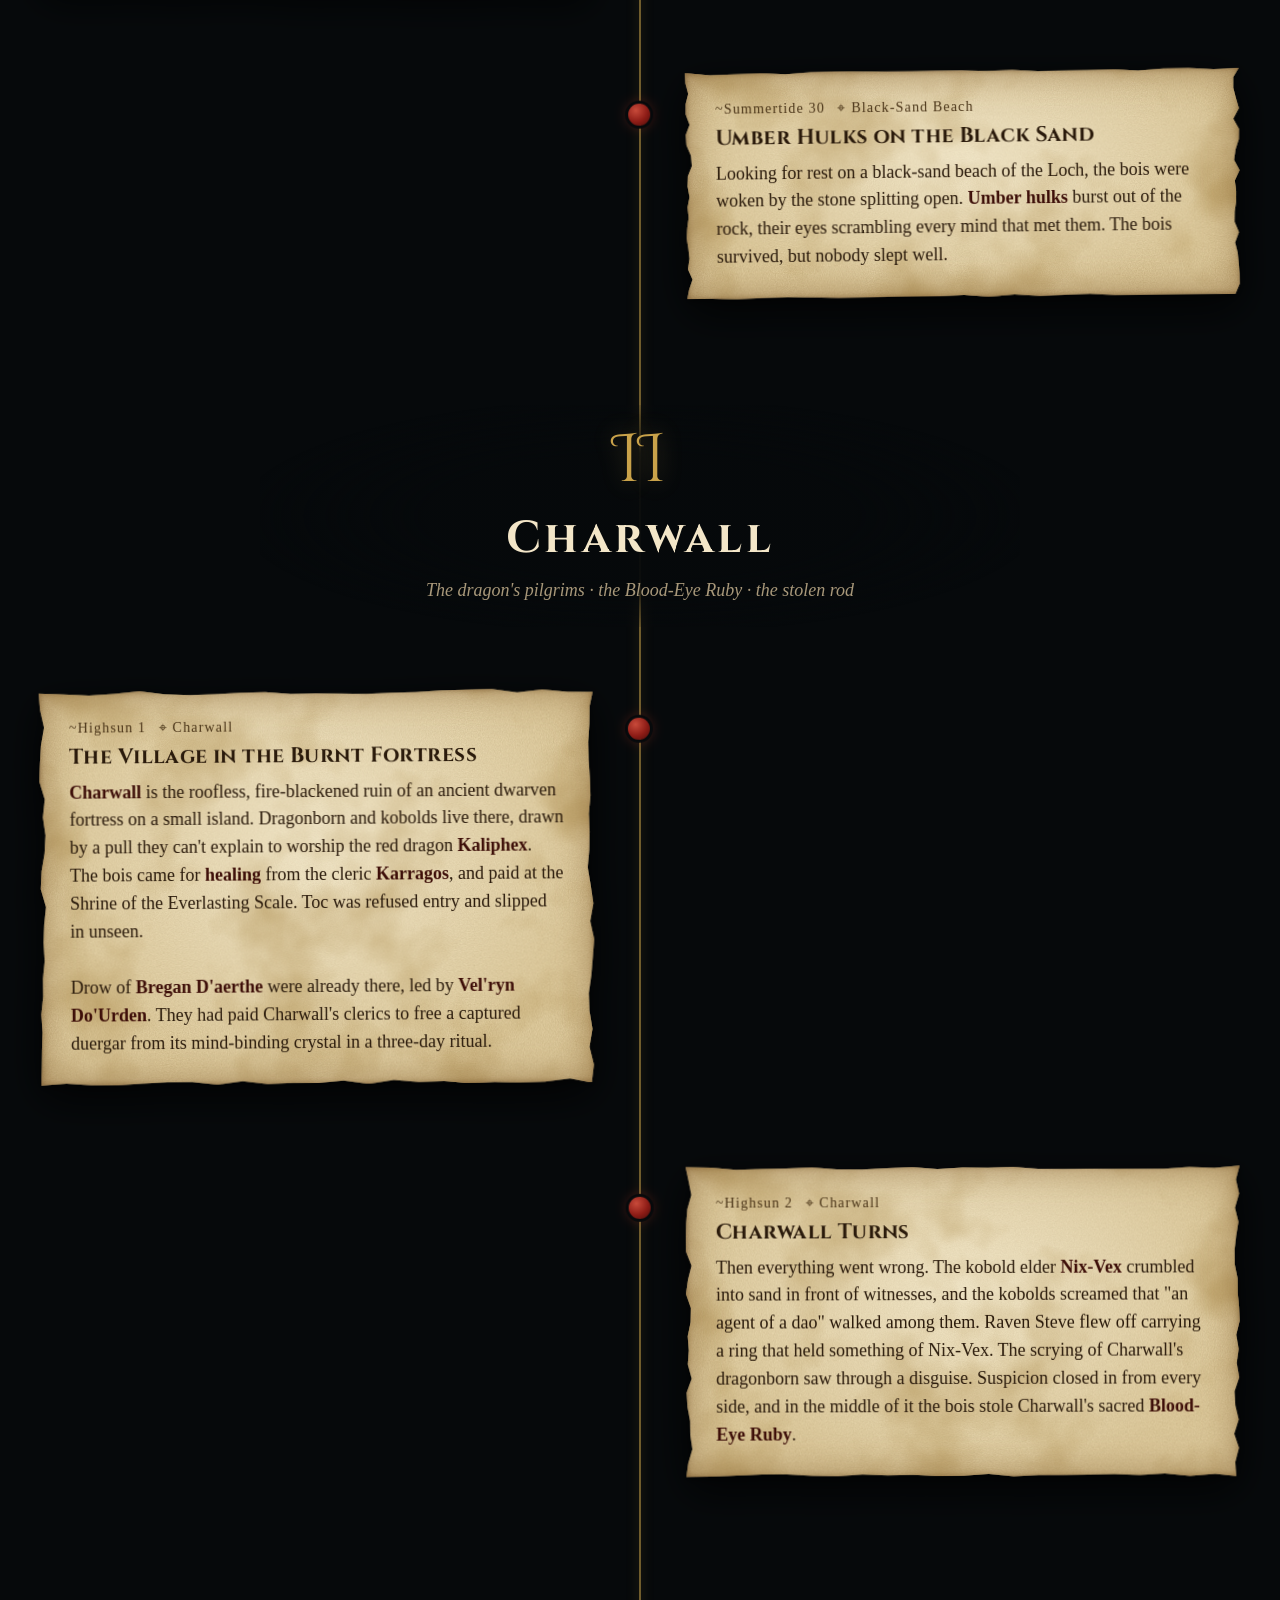
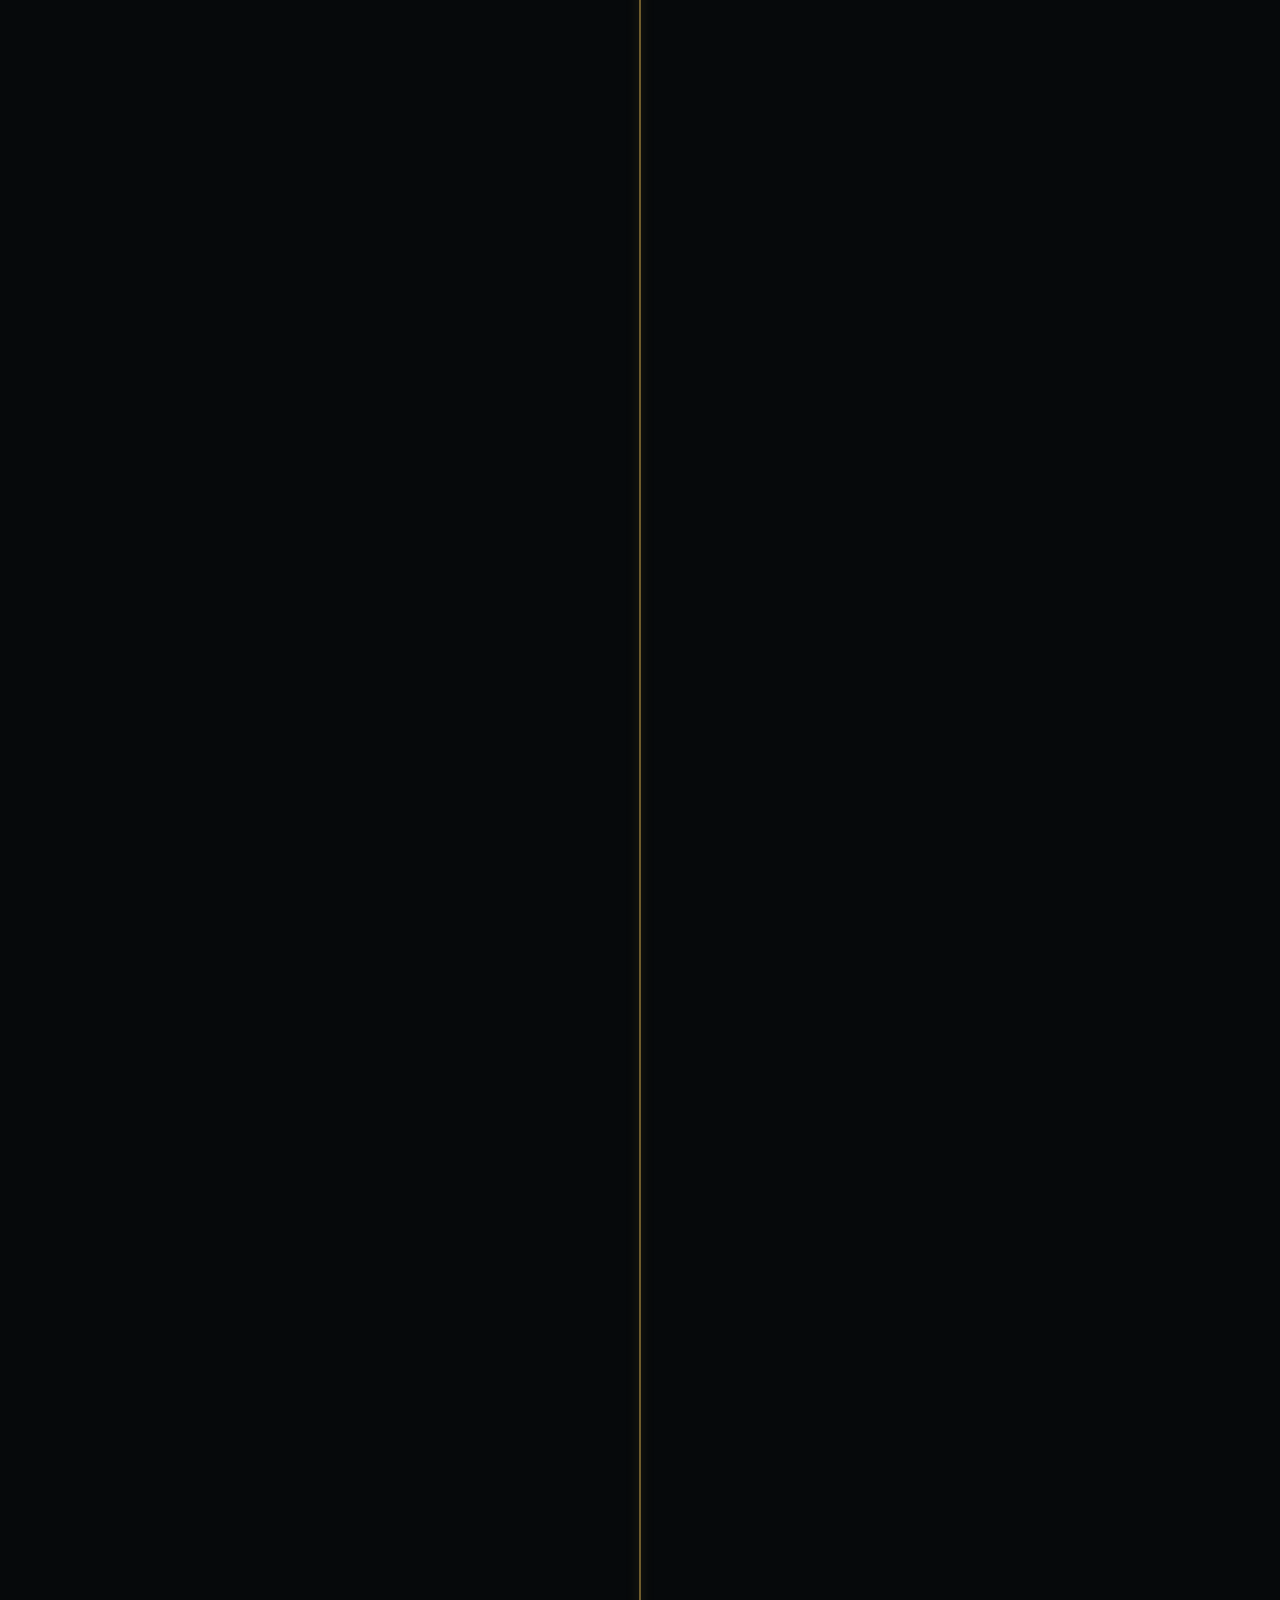
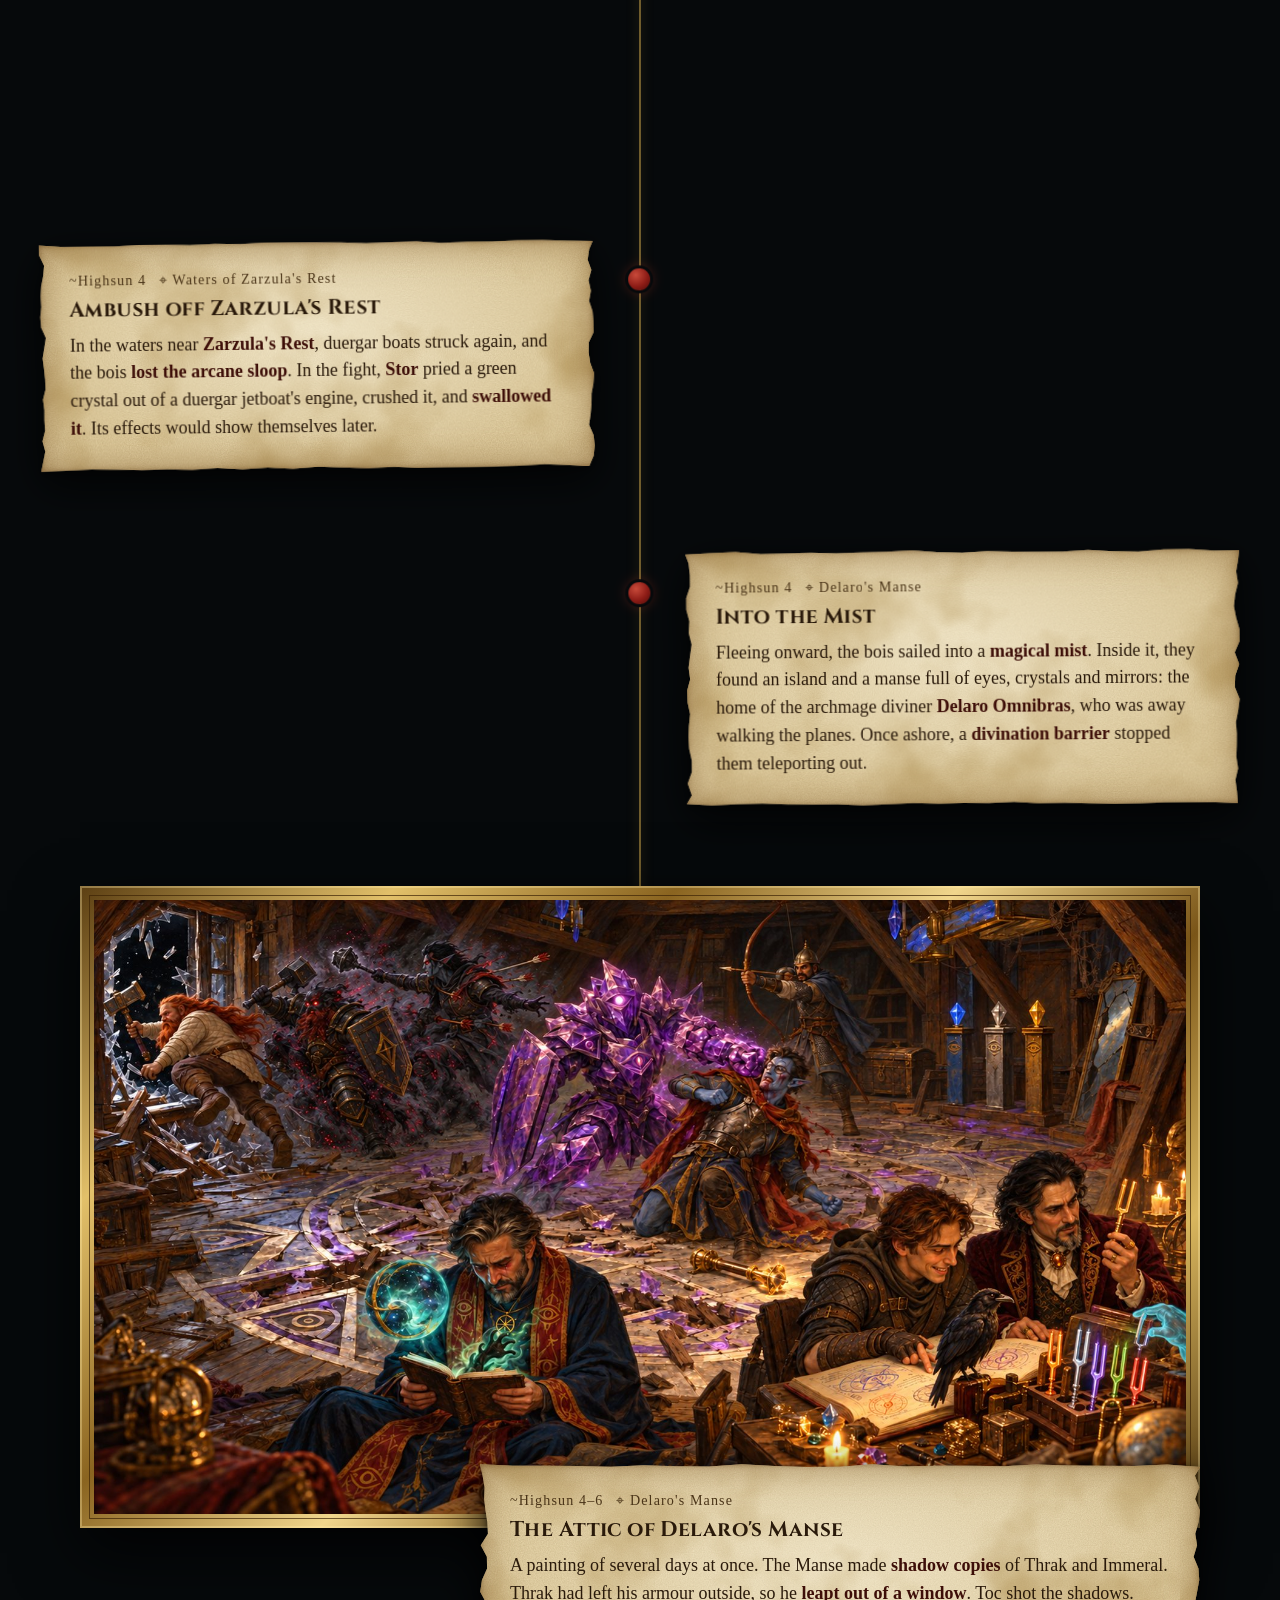
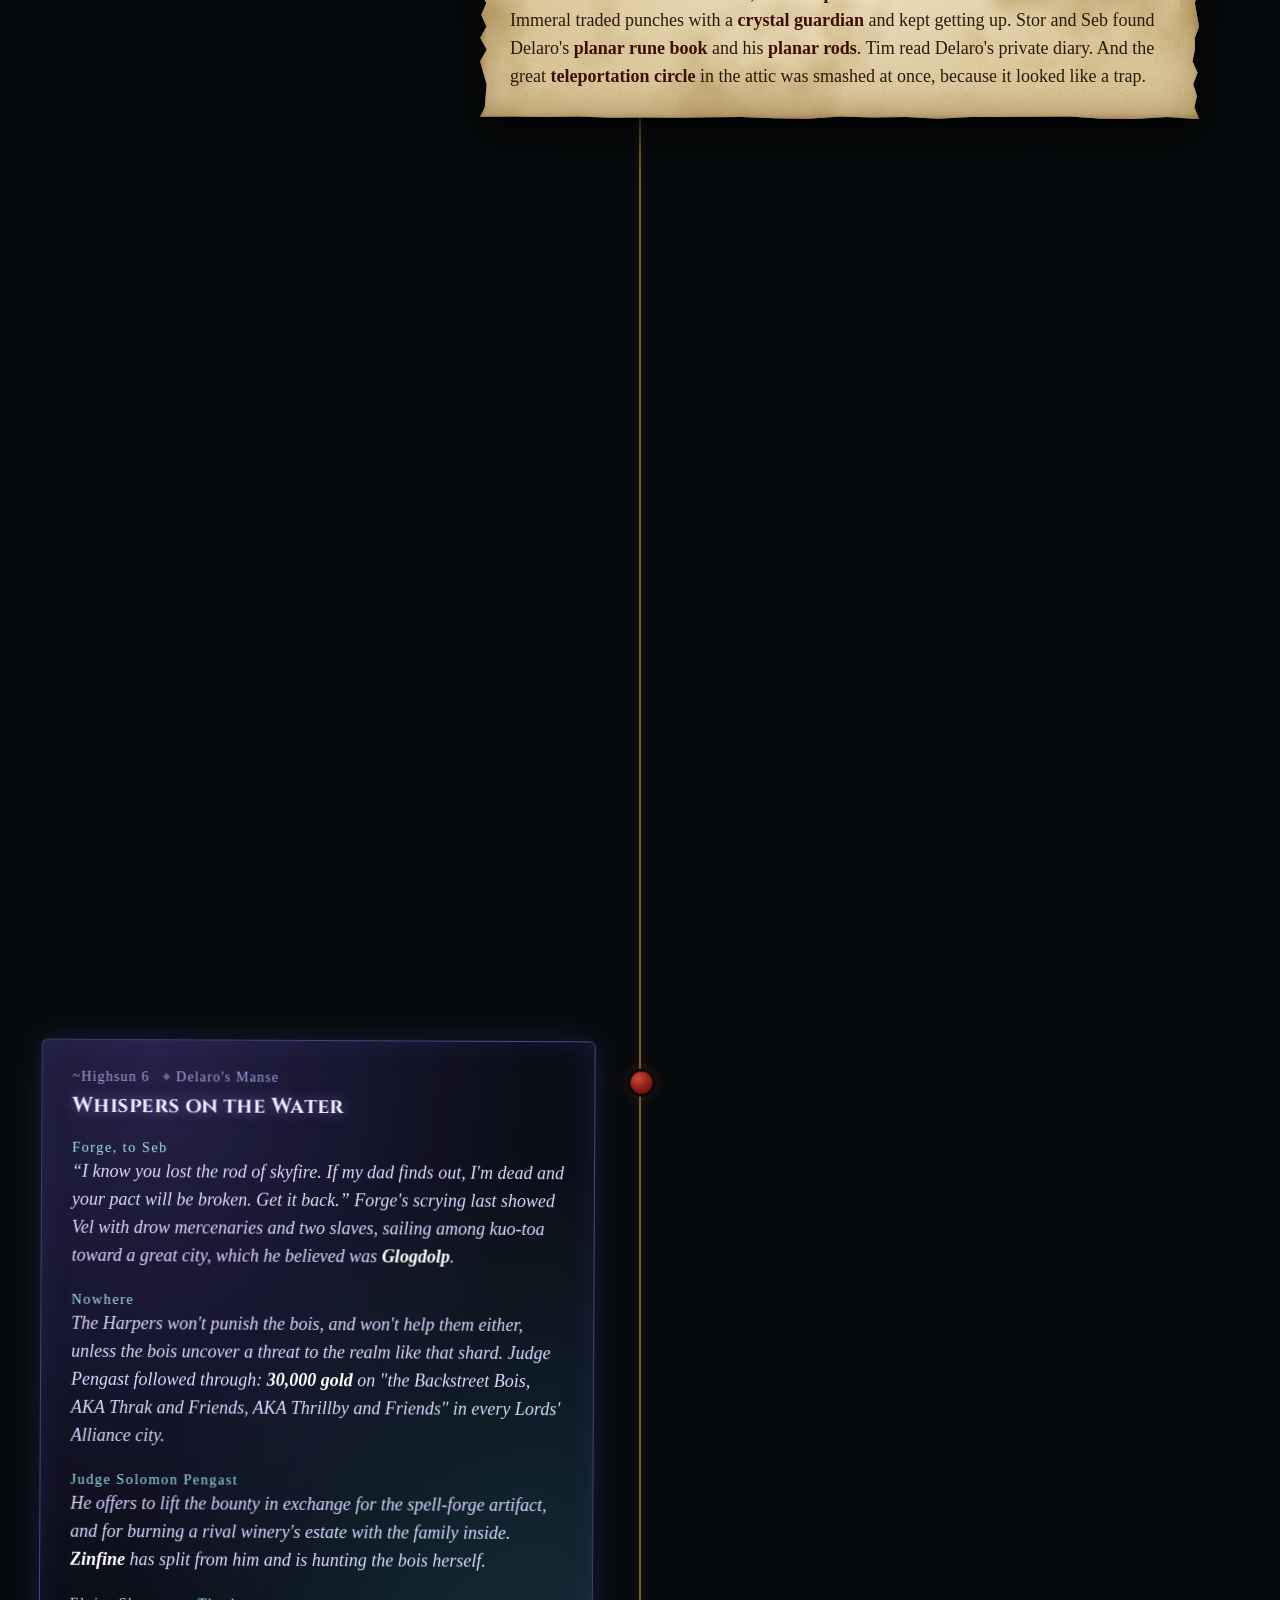
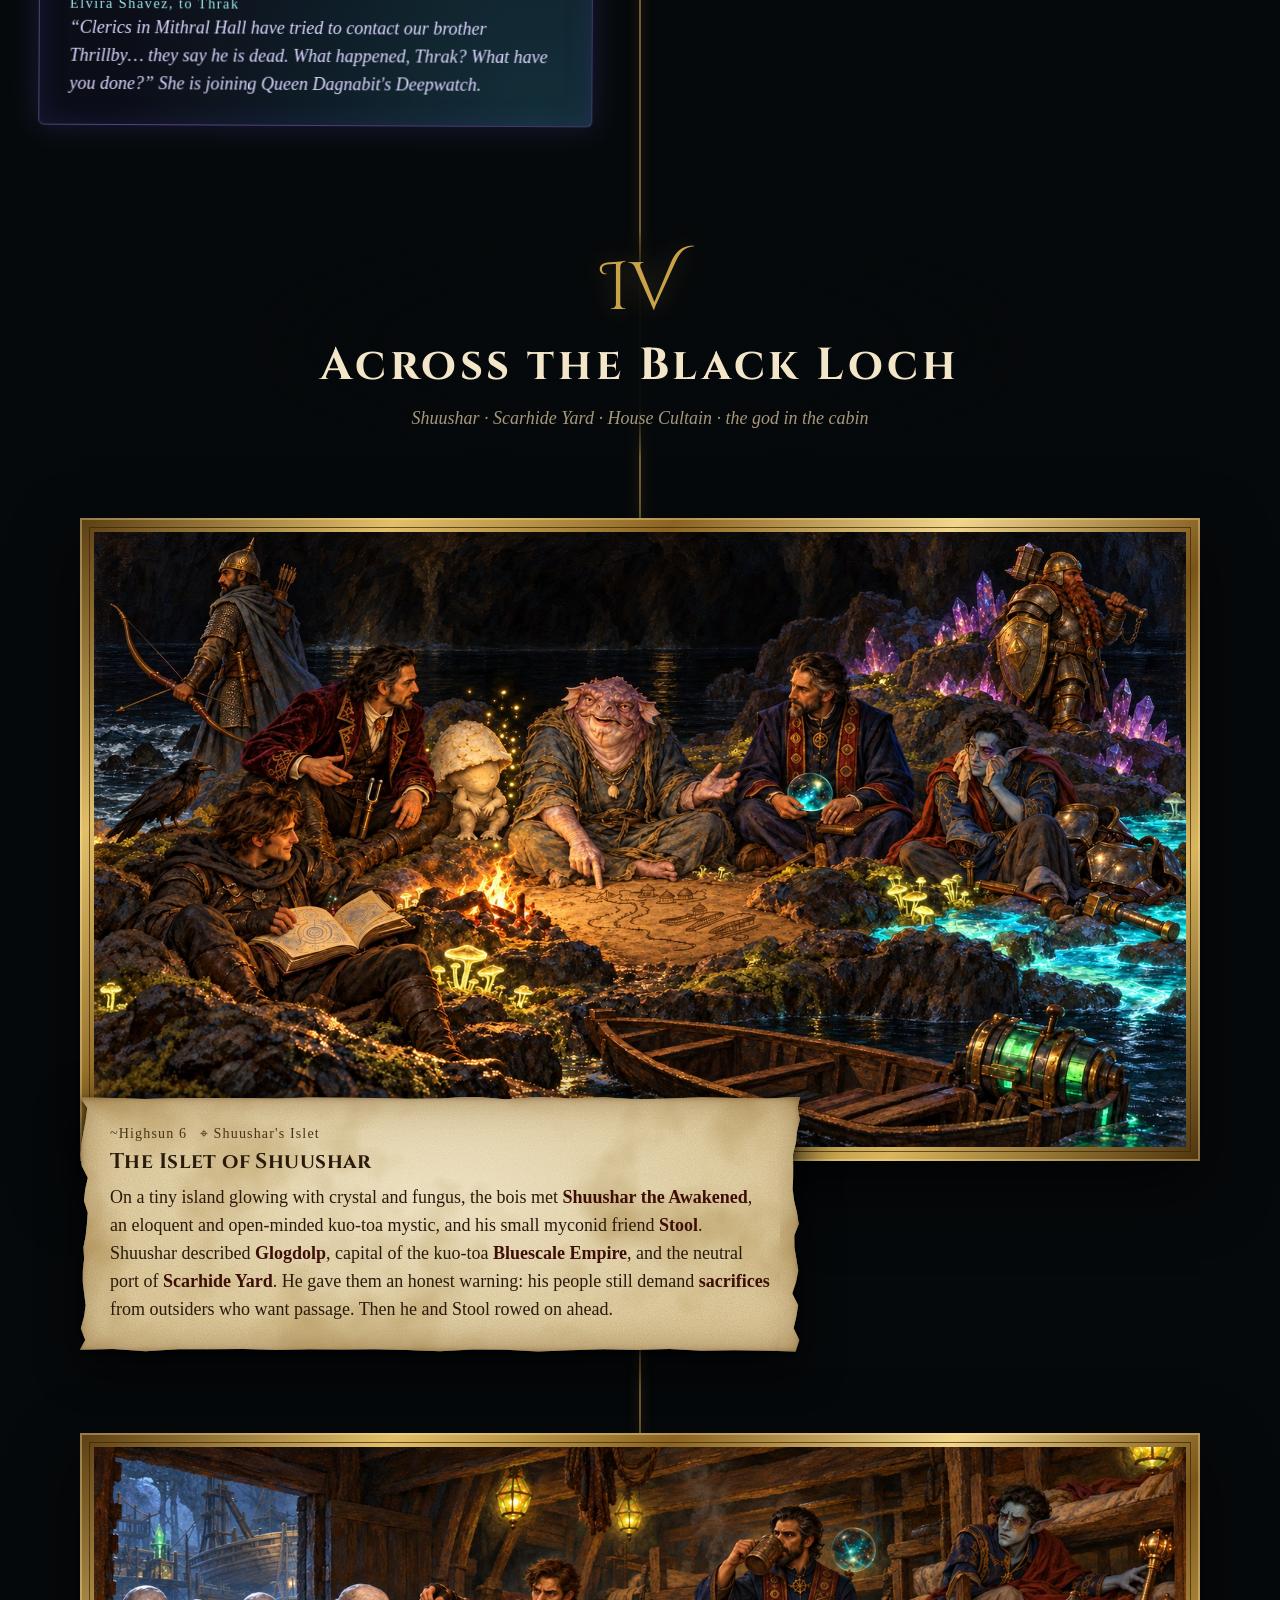
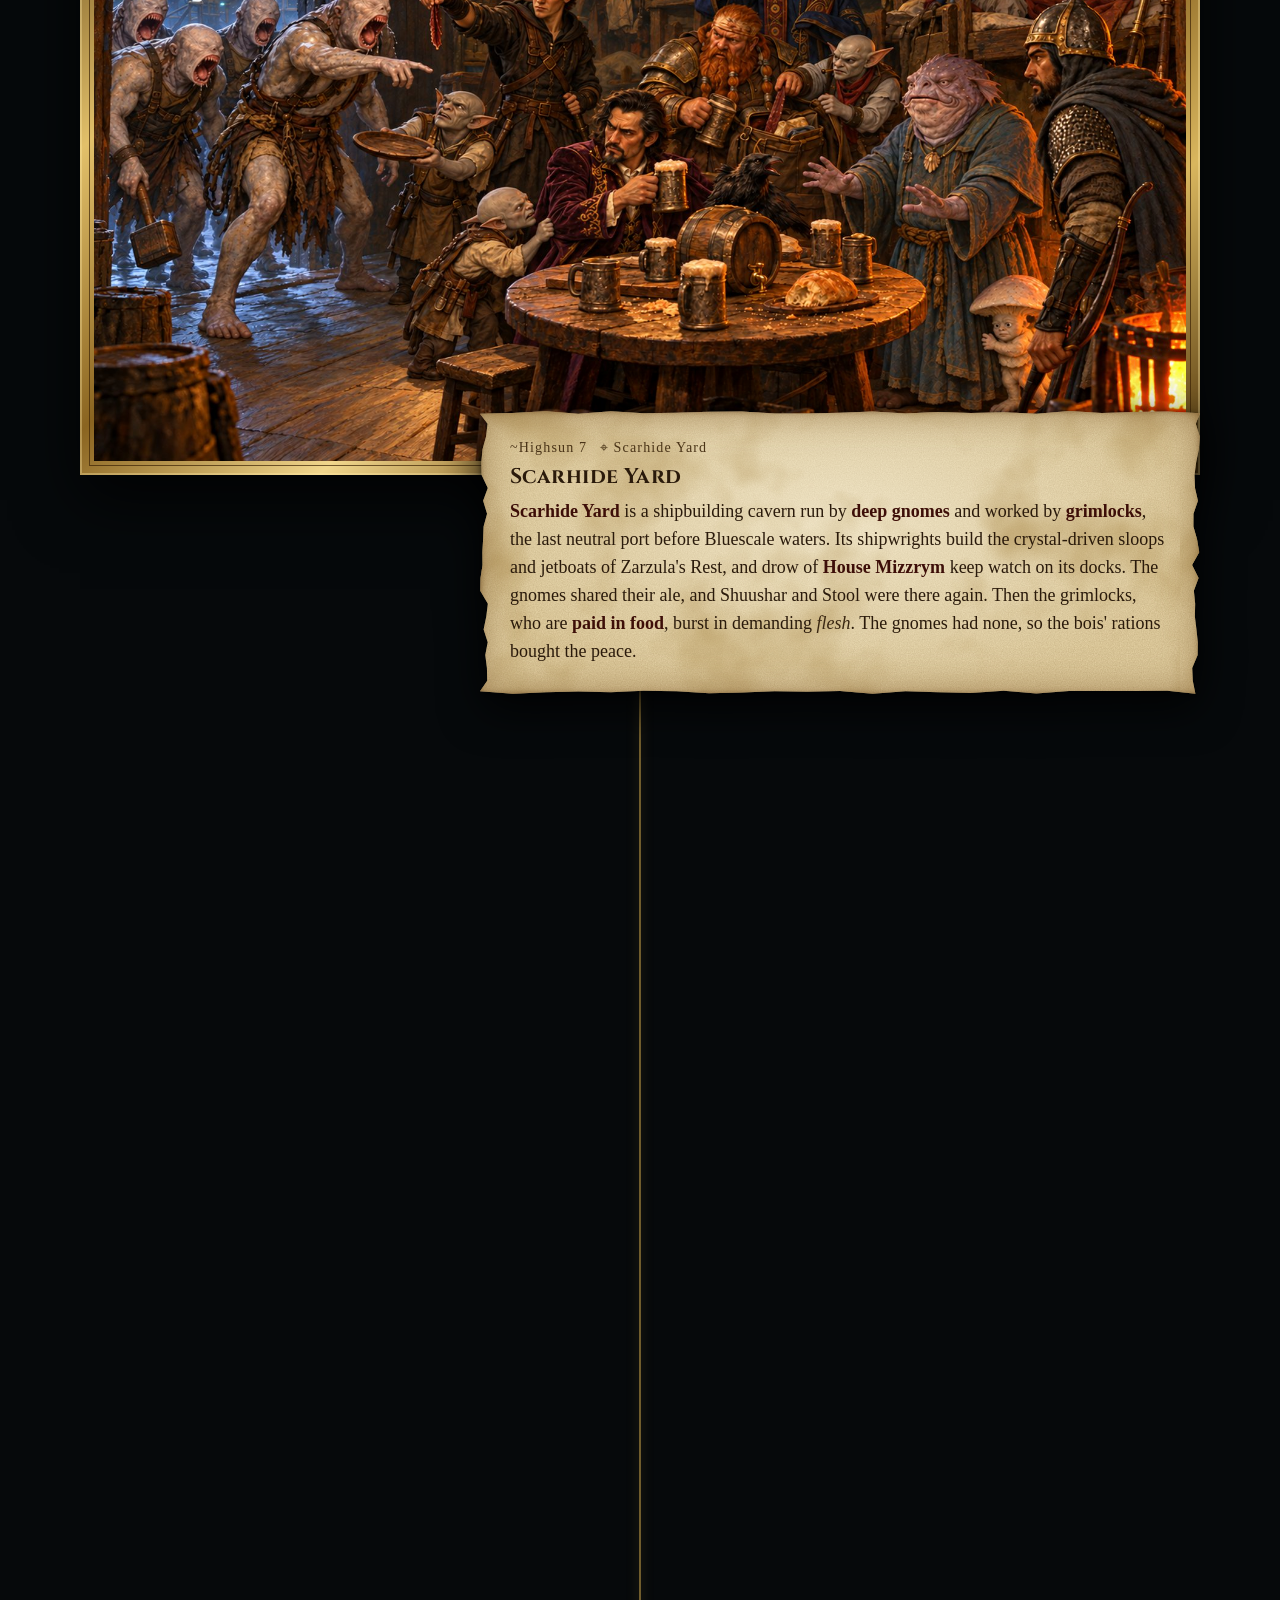
==== commit 57faf9c8: "Add The Company page: party and ally portraits with profiles Co-Authored-By: Claude Opus 5.5 <norepl" ====
--- a/index.html
+++ b/index.html
@@ -17,349 +17,12 @@
 <link rel="preconnect" href="https://fonts.googleapis.com">
 <link rel="preconnect" href="https://fonts.gstatic.com" crossorigin>
 <link href="https://fonts.googleapis.com/css2?family=Cinzel:wght@500;700&family=Cinzel+Decorative:wght@700&family=IM+Fell+English:ital@0;1&family=IM+Fell+English+SC&display=swap" rel="stylesheet">
-<style>
-  :root {
-    --ink: #2a1a0b;
-    --ink-soft: #4a3418;
-    --parch: #e6d3a6;
-    --parch-dark: #cdb27a;
-    --gold: #c9a24a;
-    --gold-bright: #f0d48a;
-    --wax: #8d1c16;
-    --abyss: #06090b;
-    --loch: #0b1518;
-    --glow-teal: rgba(56, 196, 190, .16);
-    --glow-violet: rgba(140, 80, 200, .14);
-    --glow-green: rgba(90, 210, 110, .10);
-    --text-light: #e9dcc0;
-    --muted-light: #a8987a;
-    --serif: "IM Fell English", "Iowan Old Style", "Palatino Linotype", Palatino, Georgia, serif;
-    --sc: "IM Fell English SC", "IM Fell English", Georgia, serif;
-    --display: "Cinzel", "Trajan Pro", "Times New Roman", serif;
-    --display-deco: "Cinzel Decorative", "Cinzel", "Times New Roman", serif;
-    --noise: url("data:image/svg+xml;utf8,<svg xmlns='http://www.w3.org/2000/svg' width='220' height='220'><filter id='n'><feTurbulence type='fractalNoise' baseFrequency='.85' numOctaves='3' stitchTiles='stitch'/><feColorMatrix values='0 0 0 0 .32 0 0 0 0 .22 0 0 0 0 .08 0 0 0 .38 0'/></filter><rect width='100%' height='100%' filter='url(%23n)'/></svg>");
-    --stains: url("data:image/svg+xml;utf8,<svg xmlns='http://www.w3.org/2000/svg' width='600' height='600'><filter id='s'><feTurbulence type='fractalNoise' baseFrequency='.012' numOctaves='4' seed='7'/><feColorMatrix values='0 0 0 0 .45 0 0 0 0 .3 0 0 0 0 .1 0 0 0 1.6 -.75'/></filter><rect width='100%' height='100%' filter='url(%23s)'/></svg>");
-    color-scheme: dark;
-  }
-
-  * { box-sizing: border-box; }
-  html { scroll-behavior: smooth; }
-  body {
-    margin: 0;
-    background: var(--abyss);
-    color: var(--text-light);
-    font-family: var(--serif);
-    font-size: 18px;
-    line-height: 1.55;
-    overflow-x: hidden;
-  }
-
-  /* ── Underdark backdrop ── */
-  .backdrop {
-    position: fixed; inset: 0; z-index: -2; pointer-events: none;
-    background:
-      radial-gradient(60vw 40vh at 15% 8%, var(--glow-teal), transparent 70%),
-      radial-gradient(55vw 45vh at 90% 45%, var(--glow-violet), transparent 70%),
-      radial-gradient(70vw 40vh at 30% 95%, var(--glow-green), transparent 70%),
-      linear-gradient(180deg, #071012 0%, var(--abyss) 40%, #08070c 100%);
-  }
-  .backdrop::after {
-    content: ""; position: absolute; inset: 0; opacity: .35;
-    background-image: var(--noise); mix-blend-mode: overlay;
-  }
-  .motes { position: fixed; inset: 0; z-index: -1; pointer-events: none; overflow: hidden; }
-  .mote {
-    position: absolute; bottom: -10px; width: 4px; height: 4px; border-radius: 50%;
-    background: rgba(140, 240, 220, .8); box-shadow: 0 0 10px 3px rgba(90, 220, 200, .45);
-    animation: rise linear infinite; opacity: 0;
-  }
-  @keyframes rise {
-    0% { transform: translate(0, 0); opacity: 0; }
-    10% { opacity: .9; }
-    90% { opacity: .6; }
-    100% { transform: translate(var(--drift, 30px), -110vh); opacity: 0; }
-  }
-
-  /* ── Hero ── */
-  .hero {
-    min-height: 100vh; min-height: 100svh;
-    display: grid; place-items: center; text-align: center;
-    padding: 6vh 20px 10vh;
-    position: relative;
-  }
-  .hero-inner { max-width: 900px; }
-  .hero .kicker {
-    font-family: var(--sc); letter-spacing: .35em; text-transform: uppercase;
-    color: var(--gold); font-size: .85rem; opacity: .9;
-  }
-  .hero h1 {
-    font-family: var(--display-deco); font-weight: 700;
-    font-size: clamp(2.6rem, 8vw, 6rem); line-height: 1.02;
-    margin: .25em 0 .1em;
-    font-variant-ligatures: none; font-feature-settings: "liga" 0, "dlig" 0;
-    background: linear-gradient(180deg, #fff0c4 0%, var(--gold) 55%, #7d5a1c 100%);
-    -webkit-background-clip: text; background-clip: text; color: transparent;
-    text-shadow: 0 0 40px rgba(240, 200, 110, .18);
-    filter: drop-shadow(0 4px 12px rgba(0,0,0,.8));
-  }
-  .hero .sub {
-    font-family: var(--display); font-size: clamp(1.1rem, 2.6vw, 1.7rem);
-    color: var(--text-light); letter-spacing: .08em; margin: 0;
-  }
-  .hero .book {
-    font-style: italic; color: var(--muted-light); margin: .9em 0 0; font-size: 1.05rem;
-  }
-  .flourish {
-    display: flex; align-items: center; gap: 14px; justify-content: center;
-    color: var(--gold); margin: 26px auto; max-width: 420px; opacity: .85;
-  }
-  .flourish::before, .flourish::after {
-    content: ""; flex: 1; height: 1px;
-    background: linear-gradient(90deg, transparent, var(--gold), transparent);
-  }
-  .hero .owners { font-family: var(--sc); letter-spacing: .12em; color: var(--muted-light); font-size: .95rem; }
-  .scroll-cue {
-    position: absolute; bottom: 4vh; left: 50%; transform: translateX(-50%);
-    font-family: var(--sc); letter-spacing: .3em; font-size: .75rem; color: var(--gold);
-    text-decoration: none; opacity: .8;
-  }
-  .scroll-cue span { display: block; margin: 8px auto 0; width: 1px; height: 42px;
-    background: linear-gradient(var(--gold), transparent); animation: cue 2.4s ease-in-out infinite; }
-  @keyframes cue { 0%,100% { transform: scaleY(.4); transform-origin: top; } 50% { transform: scaleY(1); } }
-
-  /* ── Chart section ── */
-  .chart-section { padding: 6vh 20px 4vh; display: grid; place-items: center; }
-  .chart-frame {
-    width: min(1100px, 100%);
-    filter: drop-shadow(0 18px 40px rgba(0,0,0,.7));
-  }
-  .chart-sheet {
-    position: relative; padding: clamp(14px, 3vw, 34px);
-    background:
-      var(--stains),
-      radial-gradient(ellipse at 50% 45%, rgba(255,245,220,.35), transparent 70%),
-      var(--noise), #d9c08c;
-    background-size: cover, auto, auto, auto;
-    color: var(--ink);
-    box-shadow: inset 0 0 70px rgba(90, 55, 15, .65);
-  }
-  .chart-sheet h2 {
-    font-family: var(--display); text-align: center; margin: 0 0 4px;
-    font-size: clamp(1.3rem, 3vw, 2rem); letter-spacing: .06em;
-  }
-  .chart-sheet .chart-note { text-align: center; font-style: italic; color: var(--ink-soft); margin: 0 0 10px; font-size: .95rem; }
-  .chart-svg { width: 100%; height: auto; display: block; }
-  .chart-svg .loch { fill: rgba(30, 55, 60, .22); stroke: rgba(60, 40, 15, .65); stroke-width: 2.5; }
-  .chart-svg .loch-label { font-family: var(--display); font-size: 34px; fill: rgba(60, 40, 15, .35); letter-spacing: 10px; }
-  .chart-svg .route { fill: none; stroke: #7a1d12; stroke-width: 3.2; stroke-dasharray: 2 9; stroke-linecap: round; }
-  .chart-svg .route-ghost { fill: none; stroke: rgba(90, 60, 25, .25); stroke-width: 2; stroke-dasharray: 2 9; stroke-linecap: round; }
-  .chart-svg .node circle { fill: #e9d7a8; stroke: #3c260c; stroke-width: 2.5; }
-  .chart-svg .node.visited circle { fill: #7a1d12; }
-  .chart-svg .node.active circle { fill: #c62f1f; stroke: #2a1a0b; }
-  .chart-svg .node.active .ring { fill: none; stroke: #c62f1f; stroke-width: 2; animation: ring 1.8s ease-out infinite; transform-box: fill-box; transform-origin: center; }
-  @keyframes ring { from { transform: scale(1); opacity: .9; } to { transform: scale(3.2); opacity: 0; } }
-  .chart-svg .node text { font-family: var(--sc); font-size: 19px; fill: #2a1a0b; paint-order: stroke; stroke: rgba(235, 220, 180, .85); stroke-width: 4px; }
-  .chart-svg .node { cursor: pointer; }
-  .chart-svg .node:hover circle, .chart-svg .node:focus-visible circle { stroke: #9a1a10; stroke-width: 4; }
-  .chart-svg .compass text { font-family: var(--display); font-size: 16px; fill: rgba(60,40,15,.7); }
-
-  /* ── Timeline ── */
-  .timeline { position: relative; padding: 2vh 20px 10vh; max-width: 1240px; margin: 0 auto; }
-  .spine {
-    position: absolute; top: 0; bottom: 0; left: 50%; width: 2px; transform: translateX(-50%);
-    background: linear-gradient(180deg, transparent, rgba(201,162,74,.55) 4%, rgba(201,162,74,.55) 96%, transparent);
-    box-shadow: 0 0 12px rgba(201,162,74,.35);
-  }
-
-  .act {
-    position: relative; text-align: center; margin: 12vh auto 7vh; max-width: 760px;
-    padding: 22px 20px; background: radial-gradient(ellipse at center, rgba(6,9,11,.95) 40%, rgba(6,9,11,0) 75%);
-  }
-  .act .numeral {
-    font-family: var(--display-deco); font-size: clamp(2.6rem, 7vw, 4.2rem); color: var(--gold);
-    line-height: 1; text-shadow: 0 0 24px rgba(240, 200, 110, .3);
-  }
-  .act h2 { font-family: var(--display); font-size: clamp(1.6rem, 4.5vw, 2.8rem); margin: .2em 0 .1em; letter-spacing: .08em; color: #f3e6c8; }
-  .act p { margin: 0; font-style: italic; color: var(--muted-light); }
-
-  .entry { position: relative; margin: 0 0 9vh; }
-  .entry .meta {
-    font-family: var(--sc); letter-spacing: .08em; font-size: .88rem; color: var(--ink-soft);
-    display: flex; flex-wrap: wrap; gap: .2em .9em; margin-bottom: .35em;
-  }
-  .entry .meta .place::before { content: "⌖ "; }
-  .entry h3 { font-family: var(--display); font-weight: 700; margin: 0 0 .45em; font-size: 1.32rem; line-height: 1.2; letter-spacing: .02em; }
-  .entry p { margin: 0; }
-
-  /* side notes alternate around the spine on wide screens */
-  .entry.side { width: calc(50% - 46px); }
-  .entry.side.left { margin-right: auto; }
-  .entry.side.right { margin-left: auto; }
-  .entry.side::after {   /* wax-seal marker on the spine */
-    content: ""; position: absolute; top: 30px; width: 22px; height: 22px; border-radius: 50%;
-    background: radial-gradient(circle at 35% 30%, #c84a3a, var(--wax) 55%, #4a0b08 100%);
-    box-shadow: 0 0 0 3px rgba(6,9,11,1), 0 0 14px rgba(200, 60, 40, .45);
-  }
-  .entry.side.left::after { right: -57px; }
-  .entry.side.right::after { left: -57px; }
-
-  /* parchment */
-  .parch-wrap { filter: drop-shadow(0 12px 22px rgba(0,0,0,.65)) drop-shadow(0 2px 3px rgba(0,0,0,.6)); }
-  .parchment {
-    position: relative; color: var(--ink); padding: 26px 30px 28px;
-    background:
-      var(--stains),
-      radial-gradient(ellipse at 50% 40%, rgba(255,250,232,.55), transparent 72%),
-      var(--noise), var(--parch);
-    background-size: 700px 700px, auto, auto, auto;
-    box-shadow: inset 0 0 38px rgba(110, 70, 20, .55), inset 0 0 6px rgba(80, 45, 10, .6);
-  }
-  .parchment strong { color: #3d0e08; }
-  .parchment em { color: #3a2712; }
-
-  /* letters */
-  .letter .parch-wrap { position: relative; }
-  .letter .parchment { background-color: #ead9b0; padding-top: 44px; }
-  .letter .seal {
-    position: absolute; top: -18px; left: 50%; transform: translateX(-50%);
-    width: 54px; height: 54px; border-radius: 50%; z-index: 2;
-    background: radial-gradient(circle at 35% 30%, #d0503c, var(--wax) 55%, #3e0806 100%);
-    box-shadow: 0 3px 8px rgba(0,0,0,.6), inset 0 -3px 6px rgba(0,0,0,.4);
-    display: grid; place-items: center; color: rgba(255,210,190,.55);
-    font-family: var(--display-deco); font-size: 20px;
-  }
-  .letter .addr { font-style: italic; font-size: .95rem; color: var(--ink-soft); margin-bottom: .7em; }
-  .letter blockquote {
-    margin: .8em 0; padding: .1em 0 .1em 1em; border-left: 2px solid rgba(110, 30, 20, .55);
-    font-style: italic; font-size: 1.02rem;
-  }
-
-  /* sendings — ethereal */
-  .sending .ether {
-    position: relative; padding: 26px 30px; border-radius: 6px;
-    background: radial-gradient(ellipse at 20% 0%, rgba(120, 90, 220, .25), transparent 60%),
-                radial-gradient(ellipse at 90% 100%, rgba(60, 200, 210, .18), transparent 60%),
-                rgba(12, 14, 26, .82);
-    border: 1px solid rgba(160, 140, 255, .35);
-    box-shadow: 0 0 30px rgba(120, 100, 255, .18), inset 0 0 30px rgba(120, 100, 255, .12);
-    color: #dcd6ff;
-  }
-  .sending .meta { color: #a59ee0; }
-  .sending h3 { color: #efeaff; text-shadow: 0 0 14px rgba(160, 140, 255, .6); }
-  .sending .msg { margin: 1em 0 0; }
-  .sending .msg .who { font-family: var(--sc); letter-spacing: .1em; color: #9fe6ea; font-size: .9rem; display: block; }
-  .sending .msg p { font-style: italic; }
-  .sending strong { color: #fff; }
-
-  /* scenes — full width paintings */
-  .entry.scene { max-width: 1120px; margin-left: auto; margin-right: auto; }
-  .entry.scene::after { content: none; }
-  .frame {
-    position: relative; padding: 14px; cursor: zoom-in;
-    background: linear-gradient(135deg, #5b3e12, #e2c06a 18%, #8a6420 34%, #f1d68c 50%, #7a5518 66%, #d9b65e 82%, #4e340d);
-    box-shadow: 0 25px 60px rgba(0,0,0,.75), inset 0 0 0 2px rgba(255, 235, 170, .35);
-  }
-  .frame::before {
-    content: ""; position: absolute; inset: 9px; border: 1px solid rgba(60, 35, 5, .7); pointer-events: none;
-  }
-  .frame img { display: block; width: 100%; height: auto; aspect-ratio: 16 / 9; object-fit: cover;
-    box-shadow: inset 0 0 0 1px rgba(0,0,0,.6); background: #111; }
-  .frame.pending { cursor: default; }
-  .frame.pending .canvas {
-    aspect-ratio: 16 / 9; display: grid; place-items: center; text-align: center; padding: 24px;
-    background: radial-gradient(ellipse at center, #2a2216, #120e08 75%);
-    color: var(--muted-light); font-style: italic;
-  }
-  .frame.pending .canvas b { display: block; font-family: var(--display); font-style: normal; color: var(--gold); letter-spacing: .08em; font-size: 1.15rem; margin-bottom: .4em; }
-  .scene .caption { width: min(720px, 92%); margin: -64px 0 0 auto; position: relative; z-index: 2; }
-  .entry.scene.flip .caption { margin: -64px auto 0 0; }
-
-  /* you are here */
-  .entry.here { max-width: 680px; margin-left: auto; margin-right: auto; text-align: center; }
-  .entry.here .parchment { border: 0; }
-  .entry.here .stamp {
-    display: inline-block; font-family: var(--display); letter-spacing: .25em; font-size: .85rem;
-    color: var(--wax); border: 2px solid var(--wax); padding: 3px 12px 2px; transform: rotate(-3deg);
-    margin-bottom: 10px;
-  }
-  .entry.here .meta { justify-content: center; }
-  .ink-wet { text-align: center; color: var(--muted-light); font-style: italic; margin-top: -4vh; }
-
-  /* reveal animation */
-  .reveal { opacity: 0; transform: translateY(40px) rotate(var(--tilt, 0deg)) scale(.985); transition: opacity 1s ease, transform 1.1s cubic-bezier(.2,.7,.2,1); }
-  .reveal.visible { opacity: 1; transform: translateY(0) rotate(var(--tilt, 0deg)) scale(1); }
-
-  /* ── Ledger ── */
-  .ledger { padding: 8vh 20px 12vh; max-width: 1240px; margin: 0 auto; }
-  .ledger-head { text-align: center; margin-bottom: 5vh; }
-  .ledger-head h2 { font-family: var(--display); font-size: clamp(1.8rem, 5vw, 3rem); letter-spacing: .08em; margin: .2em 0; color: #f3e6c8; }
-  .ledger-head p { font-style: italic; color: var(--muted-light); margin: 0; }
-  .ledger-grid { display: grid; grid-template-columns: repeat(auto-fit, minmax(290px, 1fr)); gap: 34px 28px; }
-  .ledger-card h3 { font-family: var(--display); margin: 0 0 .6em; font-size: 1.25rem; display: flex; gap: .5em; align-items: baseline; border-bottom: 1px solid rgba(80, 50, 15, .35); padding-bottom: .35em; }
-  .ledger-card h3 .icon { color: var(--wax); }
-  .ledger-card ul { margin: 0; padding: 0; list-style: none; }
-  .ledger-card li { padding: .32em 0 .32em 1.1em; position: relative; font-size: 1rem; line-height: 1.45; }
-  .ledger-card li::before { content: "❧"; position: absolute; left: 0; top: .32em; color: rgba(110, 30, 20, .7); font-size: .85em; }
-
-  footer { text-align: center; padding: 4vh 20px 8vh; color: var(--muted-light); font-style: italic; font-size: .95rem; }
-  footer .flourish { margin-bottom: 12px; }
-
-  /* ── Mini chart (follows the reader) ── */
-  .mini-chart {
-    position: fixed; right: 18px; bottom: calc(18px + env(safe-area-inset-bottom, 0px)); z-index: 20;
-    width: 300px; transition: opacity .4s ease, transform .4s ease;
-    filter: drop-shadow(0 10px 24px rgba(0,0,0,.75));
-  }
-  .mini-chart.hidden { opacity: 0; transform: translateY(20px); pointer-events: none; }
-  .mini-chart .chart-sheet { padding: 10px 10px 8px; }
-  .mini-chart .mini-title { display: flex; justify-content: space-between; align-items: center; font-family: var(--sc); font-size: .85rem; color: var(--ink); margin-bottom: 2px; gap: 8px; }
-  .mini-chart .mini-title b { font-family: var(--display); font-weight: 700; letter-spacing: .04em; white-space: nowrap; overflow: hidden; text-overflow: ellipsis; }
-  .mini-chart button {
-    font: inherit; font-family: var(--sc); font-size: .8rem; background: transparent; color: var(--wax);
-    border: 1px solid rgba(141, 28, 22, .55); padding: 1px 8px; cursor: pointer; border-radius: 2px;
-  }
-  .mini-chart.collapsed .chart-svg { display: none; }
-  .mini-chart .chart-svg .node text { display: none; }
-  .mini-chart .chart-svg .loch-label { display: none; }
-
-  /* ── Lightbox ── */
-  .lightbox {
-    position: fixed; inset: 0; z-index: 50; background: rgba(3, 4, 6, .92);
-    display: grid; place-items: center; padding: 3vh 3vw; cursor: zoom-out;
-  }
-  .lightbox[hidden] { display: none !important; }
-  .lightbox img { max-width: 100%; max-height: 86vh; box-shadow: 0 0 0 10px #8a6420, 0 30px 80px rgba(0,0,0,.8); }
-  .lightbox p { font-family: var(--display); color: var(--gold-bright); letter-spacing: .08em; margin: 18px 0 0; text-align: center; }
-  .lightbox .close { position: absolute; top: calc(14px + env(safe-area-inset-top, 0px)); right: 18px; font: 2rem/1 var(--display); color: var(--gold); background: none; border: 0; cursor: pointer; }
-
-  /* ── Small screens ── */
-  @media (max-width: 900px) {
-    body { font-size: 17px; }
-    .spine { left: 14px; }
-    .timeline { padding-left: 36px; padding-right: 14px; }
-    .entry.side, .entry.side.left, .entry.side.right { width: auto; margin-left: 0; margin-right: 0; }
-    .entry.side::after, .entry.side.left::after, .entry.side.right::after { left: -31px; right: auto; top: 26px; width: 16px; height: 16px; }
-    .act { text-align: left; margin-left: 0; padding-left: 0; }
-    .scene .caption, .entry.scene.flip .caption { width: auto; margin: -24px 10px 0; }
-    .frame { padding: 8px; }
-    .parchment { padding: 22px 20px 24px; }
-    .mini-chart { width: 220px; right: 10px; bottom: calc(10px + env(safe-area-inset-bottom, 0px)); }
-  }
-  @media (max-width: 520px) {
-    .mini-chart { width: auto; left: auto; }
-    .mini-chart:not(.collapsed) { width: calc(100vw - 20px); }
-  }
-
-  @media (prefers-reduced-motion: reduce) {
-    html { scroll-behavior: auto; }
-    .reveal { opacity: 1; transform: none; transition: none; }
-    .mote, .scroll-cue span, .chart-svg .node.active .ring { animation: none; display: none; }
-  }
-</style>
+<link rel="stylesheet" href="style.css">
 </head>
 <body>
   <div class="backdrop" aria-hidden="true"></div>
   <div class="motes" aria-hidden="true"></div>
+  <nav class="site-nav" aria-label="Site"><a href="index.html" aria-current="page">The Journal</a><a href="company.html">The Company</a></nav>
 
   <header class="hero" id="top">
     <div class="hero-inner">
--- a/style.css
+++ b/style.css
@@ -0,0 +1,409 @@
+  :root {
+    --ink: #2a1a0b;
+    --ink-soft: #4a3418;
+    --parch: #e6d3a6;
+    --parch-dark: #cdb27a;
+    --gold: #c9a24a;
+    --gold-bright: #f0d48a;
+    --wax: #8d1c16;
+    --abyss: #06090b;
+    --loch: #0b1518;
+    --glow-teal: rgba(56, 196, 190, .16);
+    --glow-violet: rgba(140, 80, 200, .14);
+    --glow-green: rgba(90, 210, 110, .10);
+    --text-light: #e9dcc0;
+    --muted-light: #a8987a;
+    --serif: "IM Fell English", "Iowan Old Style", "Palatino Linotype", Palatino, Georgia, serif;
+    --sc: "IM Fell English SC", "IM Fell English", Georgia, serif;
+    --display: "Cinzel", "Trajan Pro", "Times New Roman", serif;
+    --display-deco: "Cinzel Decorative", "Cinzel", "Times New Roman", serif;
+    --noise: url("data:image/svg+xml;utf8,<svg xmlns='http://www.w3.org/2000/svg' width='220' height='220'><filter id='n'><feTurbulence type='fractalNoise' baseFrequency='.85' numOctaves='3' stitchTiles='stitch'/><feColorMatrix values='0 0 0 0 .32 0 0 0 0 .22 0 0 0 0 .08 0 0 0 .38 0'/></filter><rect width='100%' height='100%' filter='url(%23n)'/></svg>");
+    --stains: url("data:image/svg+xml;utf8,<svg xmlns='http://www.w3.org/2000/svg' width='600' height='600'><filter id='s'><feTurbulence type='fractalNoise' baseFrequency='.012' numOctaves='4' seed='7'/><feColorMatrix values='0 0 0 0 .45 0 0 0 0 .3 0 0 0 0 .1 0 0 0 1.6 -.75'/></filter><rect width='100%' height='100%' filter='url(%23s)'/></svg>");
+    color-scheme: dark;
+  }
+
+  * { box-sizing: border-box; }
+  html { scroll-behavior: smooth; }
+  body {
+    margin: 0;
+    background: var(--abyss);
+    color: var(--text-light);
+    font-family: var(--serif);
+    font-size: 18px;
+    line-height: 1.55;
+    overflow-x: hidden;
+  }
+
+  /* ── Underdark backdrop ── */
+  .backdrop {
+    position: fixed; inset: 0; z-index: -2; pointer-events: none;
+    background:
+      radial-gradient(60vw 40vh at 15% 8%, var(--glow-teal), transparent 70%),
+      radial-gradient(55vw 45vh at 90% 45%, var(--glow-violet), transparent 70%),
+      radial-gradient(70vw 40vh at 30% 95%, var(--glow-green), transparent 70%),
+      linear-gradient(180deg, #071012 0%, var(--abyss) 40%, #08070c 100%);
+  }
+  .backdrop::after {
+    content: ""; position: absolute; inset: 0; opacity: .35;
+    background-image: var(--noise); mix-blend-mode: overlay;
+  }
+  .motes { position: fixed; inset: 0; z-index: -1; pointer-events: none; overflow: hidden; }
+  .mote {
+    position: absolute; bottom: -10px; width: 4px; height: 4px; border-radius: 50%;
+    background: rgba(140, 240, 220, .8); box-shadow: 0 0 10px 3px rgba(90, 220, 200, .45);
+    animation: rise linear infinite; opacity: 0;
+  }
+  @keyframes rise {
+    0% { transform: translate(0, 0); opacity: 0; }
+    10% { opacity: .9; }
+    90% { opacity: .6; }
+    100% { transform: translate(var(--drift, 30px), -110vh); opacity: 0; }
+  }
+
+  /* ── Hero ── */
+  .hero {
+    min-height: 100vh; min-height: 100svh;
+    display: grid; place-items: center; text-align: center;
+    padding: 6vh 20px 10vh;
+    position: relative;
+  }
+  .hero-inner { max-width: 900px; }
+  .hero .kicker {
+    font-family: var(--sc); letter-spacing: .35em; text-transform: uppercase;
+    color: var(--gold); font-size: .85rem; opacity: .9;
+  }
+  .hero h1 {
+    font-family: var(--display-deco); font-weight: 700;
+    font-size: clamp(2.6rem, 8vw, 6rem); line-height: 1.02;
+    margin: .25em 0 .1em;
+    font-variant-ligatures: none; font-feature-settings: "liga" 0, "dlig" 0;
+    background: linear-gradient(180deg, #fff0c4 0%, var(--gold) 55%, #7d5a1c 100%);
+    -webkit-background-clip: text; background-clip: text; color: transparent;
+    text-shadow: 0 0 40px rgba(240, 200, 110, .18);
+    filter: drop-shadow(0 4px 12px rgba(0,0,0,.8));
+  }
+  .hero .sub {
+    font-family: var(--display); font-size: clamp(1.1rem, 2.6vw, 1.7rem);
+    color: var(--text-light); letter-spacing: .08em; margin: 0;
+  }
+  .hero .book {
+    font-style: italic; color: var(--muted-light); margin: .9em 0 0; font-size: 1.05rem;
+  }
+  .flourish {
+    display: flex; align-items: center; gap: 14px; justify-content: center;
+    color: var(--gold); margin: 26px auto; max-width: 420px; opacity: .85;
+  }
+  .flourish::before, .flourish::after {
+    content: ""; flex: 1; height: 1px;
+    background: linear-gradient(90deg, transparent, var(--gold), transparent);
+  }
+  .hero .owners { font-family: var(--sc); letter-spacing: .12em; color: var(--muted-light); font-size: .95rem; }
+  .scroll-cue {
+    position: absolute; bottom: 4vh; left: 50%; transform: translateX(-50%);
+    font-family: var(--sc); letter-spacing: .3em; font-size: .75rem; color: var(--gold);
+    text-decoration: none; opacity: .8;
+  }
+  .scroll-cue span { display: block; margin: 8px auto 0; width: 1px; height: 42px;
+    background: linear-gradient(var(--gold), transparent); animation: cue 2.4s ease-in-out infinite; }
+  @keyframes cue { 0%,100% { transform: scaleY(.4); transform-origin: top; } 50% { transform: scaleY(1); } }
+
+  /* ── Chart section ── */
+  .chart-section { padding: 6vh 20px 4vh; display: grid; place-items: center; }
+  .chart-frame {
+    width: min(1100px, 100%);
+    filter: drop-shadow(0 18px 40px rgba(0,0,0,.7));
+  }
+  .chart-sheet {
+    position: relative; padding: clamp(14px, 3vw, 34px);
+    background:
+      var(--stains),
+      radial-gradient(ellipse at 50% 45%, rgba(255,245,220,.35), transparent 70%),
+      var(--noise), #d9c08c;
+    background-size: cover, auto, auto, auto;
+    color: var(--ink);
+    box-shadow: inset 0 0 70px rgba(90, 55, 15, .65);
+  }
+  .chart-sheet h2 {
+    font-family: var(--display); text-align: center; margin: 0 0 4px;
+    font-size: clamp(1.3rem, 3vw, 2rem); letter-spacing: .06em;
+  }
+  .chart-sheet .chart-note { text-align: center; font-style: italic; color: var(--ink-soft); margin: 0 0 10px; font-size: .95rem; }
+  .chart-svg { width: 100%; height: auto; display: block; }
+  .chart-svg .loch { fill: rgba(30, 55, 60, .22); stroke: rgba(60, 40, 15, .65); stroke-width: 2.5; }
+  .chart-svg .loch-label { font-family: var(--display); font-size: 34px; fill: rgba(60, 40, 15, .35); letter-spacing: 10px; }
+  .chart-svg .route { fill: none; stroke: #7a1d12; stroke-width: 3.2; stroke-dasharray: 2 9; stroke-linecap: round; }
+  .chart-svg .route-ghost { fill: none; stroke: rgba(90, 60, 25, .25); stroke-width: 2; stroke-dasharray: 2 9; stroke-linecap: round; }
+  .chart-svg .node circle { fill: #e9d7a8; stroke: #3c260c; stroke-width: 2.5; }
+  .chart-svg .node.visited circle { fill: #7a1d12; }
+  .chart-svg .node.active circle { fill: #c62f1f; stroke: #2a1a0b; }
+  .chart-svg .node.active .ring { fill: none; stroke: #c62f1f; stroke-width: 2; animation: ring 1.8s ease-out infinite; transform-box: fill-box; transform-origin: center; }
+  @keyframes ring { from { transform: scale(1); opacity: .9; } to { transform: scale(3.2); opacity: 0; } }
+  .chart-svg .node text { font-family: var(--sc); font-size: 19px; fill: #2a1a0b; paint-order: stroke; stroke: rgba(235, 220, 180, .85); stroke-width: 4px; }
+  .chart-svg .node { cursor: pointer; }
+  .chart-svg .node:hover circle, .chart-svg .node:focus-visible circle { stroke: #9a1a10; stroke-width: 4; }
+  .chart-svg .compass text { font-family: var(--display); font-size: 16px; fill: rgba(60,40,15,.7); }
+
+  /* ── Timeline ── */
+  .timeline { position: relative; padding: 2vh 20px 10vh; max-width: 1240px; margin: 0 auto; }
+  .spine {
+    position: absolute; top: 0; bottom: 0; left: 50%; width: 2px; transform: translateX(-50%);
+    background: linear-gradient(180deg, transparent, rgba(201,162,74,.55) 4%, rgba(201,162,74,.55) 96%, transparent);
+    box-shadow: 0 0 12px rgba(201,162,74,.35);
+  }
+
+  .act {
+    position: relative; text-align: center; margin: 12vh auto 7vh; max-width: 760px;
+    padding: 22px 20px; background: radial-gradient(ellipse at center, rgba(6,9,11,.95) 40%, rgba(6,9,11,0) 75%);
+  }
+  .act .numeral {
+    font-family: var(--display-deco); font-size: clamp(2.6rem, 7vw, 4.2rem); color: var(--gold);
+    line-height: 1; text-shadow: 0 0 24px rgba(240, 200, 110, .3);
+  }
+  .act h2 { font-family: var(--display); font-size: clamp(1.6rem, 4.5vw, 2.8rem); margin: .2em 0 .1em; letter-spacing: .08em; color: #f3e6c8; }
+  .act p { margin: 0; font-style: italic; color: var(--muted-light); }
+
+  .entry { position: relative; margin: 0 0 9vh; }
+  .entry .meta {
+    font-family: var(--sc); letter-spacing: .08em; font-size: .88rem; color: var(--ink-soft);
+    display: flex; flex-wrap: wrap; gap: .2em .9em; margin-bottom: .35em;
+  }
+  .entry .meta .place::before { content: "⌖ "; }
+  .entry h3 { font-family: var(--display); font-weight: 700; margin: 0 0 .45em; font-size: 1.32rem; line-height: 1.2; letter-spacing: .02em; }
+  .entry p { margin: 0; }
+
+  /* side notes alternate around the spine on wide screens */
+  .entry.side { width: calc(50% - 46px); }
+  .entry.side.left { margin-right: auto; }
+  .entry.side.right { margin-left: auto; }
+  .entry.side::after {   /* wax-seal marker on the spine */
+    content: ""; position: absolute; top: 30px; width: 22px; height: 22px; border-radius: 50%;
+    background: radial-gradient(circle at 35% 30%, #c84a3a, var(--wax) 55%, #4a0b08 100%);
+    box-shadow: 0 0 0 3px rgba(6,9,11,1), 0 0 14px rgba(200, 60, 40, .45);
+  }
+  .entry.side.left::after { right: -57px; }
+  .entry.side.right::after { left: -57px; }
+
+  /* parchment */
+  .parch-wrap { filter: drop-shadow(0 12px 22px rgba(0,0,0,.65)) drop-shadow(0 2px 3px rgba(0,0,0,.6)); }
+  .parchment {
+    position: relative; color: var(--ink); padding: 26px 30px 28px;
+    background:
+      var(--stains),
+      radial-gradient(ellipse at 50% 40%, rgba(255,250,232,.55), transparent 72%),
+      var(--noise), var(--parch);
+    background-size: 700px 700px, auto, auto, auto;
+    box-shadow: inset 0 0 38px rgba(110, 70, 20, .55), inset 0 0 6px rgba(80, 45, 10, .6);
+  }
+  .parchment strong { color: #3d0e08; }
+  .parchment em { color: #3a2712; }
+
+  /* letters */
+  .letter .parch-wrap { position: relative; }
+  .letter .parchment { background-color: #ead9b0; padding-top: 44px; }
+  .letter .seal {
+    position: absolute; top: -18px; left: 50%; transform: translateX(-50%);
+    width: 54px; height: 54px; border-radius: 50%; z-index: 2;
+    background: radial-gradient(circle at 35% 30%, #d0503c, var(--wax) 55%, #3e0806 100%);
+    box-shadow: 0 3px 8px rgba(0,0,0,.6), inset 0 -3px 6px rgba(0,0,0,.4);
+    display: grid; place-items: center; color: rgba(255,210,190,.55);
+    font-family: var(--display-deco); font-size: 20px;
+  }
+  .letter .addr { font-style: italic; font-size: .95rem; color: var(--ink-soft); margin-bottom: .7em; }
+  .letter blockquote {
+    margin: .8em 0; padding: .1em 0 .1em 1em; border-left: 2px solid rgba(110, 30, 20, .55);
+    font-style: italic; font-size: 1.02rem;
+  }
+
+  /* sendings — ethereal */
+  .sending .ether {
+    position: relative; padding: 26px 30px; border-radius: 6px;
+    background: radial-gradient(ellipse at 20% 0%, rgba(120, 90, 220, .25), transparent 60%),
+                radial-gradient(ellipse at 90% 100%, rgba(60, 200, 210, .18), transparent 60%),
+                rgba(12, 14, 26, .82);
+    border: 1px solid rgba(160, 140, 255, .35);
+    box-shadow: 0 0 30px rgba(120, 100, 255, .18), inset 0 0 30px rgba(120, 100, 255, .12);
+    color: #dcd6ff;
+  }
+  .sending .meta { color: #a59ee0; }
+  .sending h3 { color: #efeaff; text-shadow: 0 0 14px rgba(160, 140, 255, .6); }
+  .sending .msg { margin: 1em 0 0; }
+  .sending .msg .who { font-family: var(--sc); letter-spacing: .1em; color: #9fe6ea; font-size: .9rem; display: block; }
+  .sending .msg p { font-style: italic; }
+  .sending strong { color: #fff; }
+
+  /* scenes — full width paintings */
+  .entry.scene { max-width: 1120px; margin-left: auto; margin-right: auto; }
+  .entry.scene::after { content: none; }
+  .frame {
+    position: relative; padding: 14px; cursor: zoom-in;
+    background: linear-gradient(135deg, #5b3e12, #e2c06a 18%, #8a6420 34%, #f1d68c 50%, #7a5518 66%, #d9b65e 82%, #4e340d);
+    box-shadow: 0 25px 60px rgba(0,0,0,.75), inset 0 0 0 2px rgba(255, 235, 170, .35);
+  }
+  .frame::before {
+    content: ""; position: absolute; inset: 9px; border: 1px solid rgba(60, 35, 5, .7); pointer-events: none;
+  }
+  .frame img { display: block; width: 100%; height: auto; aspect-ratio: 16 / 9; object-fit: cover;
+    box-shadow: inset 0 0 0 1px rgba(0,0,0,.6); background: #111; }
+  .frame.pending { cursor: default; }
+  .frame.pending .canvas {
+    aspect-ratio: 16 / 9; display: grid; place-items: center; text-align: center; padding: 24px;
+    background: radial-gradient(ellipse at center, #2a2216, #120e08 75%);
+    color: var(--muted-light); font-style: italic;
+  }
+  .frame.pending .canvas b { display: block; font-family: var(--display); font-style: normal; color: var(--gold); letter-spacing: .08em; font-size: 1.15rem; margin-bottom: .4em; }
+  .scene .caption { width: min(720px, 92%); margin: -64px 0 0 auto; position: relative; z-index: 2; }
+  .entry.scene.flip .caption { margin: -64px auto 0 0; }
+
+  /* you are here */
+  .entry.here { max-width: 680px; margin-left: auto; margin-right: auto; text-align: center; }
+  .entry.here .parchment { border: 0; }
+  .entry.here .stamp {
+    display: inline-block; font-family: var(--display); letter-spacing: .25em; font-size: .85rem;
+    color: var(--wax); border: 2px solid var(--wax); padding: 3px 12px 2px; transform: rotate(-3deg);
+    margin-bottom: 10px;
+  }
+  .entry.here .meta { justify-content: center; }
+  .ink-wet { text-align: center; color: var(--muted-light); font-style: italic; margin-top: -4vh; }
+
+  /* reveal animation */
+  .reveal { opacity: 0; transform: translateY(40px) rotate(var(--tilt, 0deg)) scale(.985); transition: opacity 1s ease, transform 1.1s cubic-bezier(.2,.7,.2,1); }
+  .reveal.visible { opacity: 1; transform: translateY(0) rotate(var(--tilt, 0deg)) scale(1); }
+
+  /* ── Ledger ── */
+  .ledger { padding: 8vh 20px 12vh; max-width: 1240px; margin: 0 auto; }
+  .ledger-head { text-align: center; margin-bottom: 5vh; }
+  .ledger-head h2 { font-family: var(--display); font-size: clamp(1.8rem, 5vw, 3rem); letter-spacing: .08em; margin: .2em 0; color: #f3e6c8; }
+  .ledger-head p { font-style: italic; color: var(--muted-light); margin: 0; }
+  .ledger-grid { display: grid; grid-template-columns: repeat(auto-fit, minmax(290px, 1fr)); gap: 34px 28px; }
+  .ledger-card h3 { font-family: var(--display); margin: 0 0 .6em; font-size: 1.25rem; display: flex; gap: .5em; align-items: baseline; border-bottom: 1px solid rgba(80, 50, 15, .35); padding-bottom: .35em; }
+  .ledger-card h3 .icon { color: var(--wax); }
+  .ledger-card ul { margin: 0; padding: 0; list-style: none; }
+  .ledger-card li { padding: .32em 0 .32em 1.1em; position: relative; font-size: 1rem; line-height: 1.45; }
+  .ledger-card li::before { content: "❧"; position: absolute; left: 0; top: .32em; color: rgba(110, 30, 20, .7); font-size: .85em; }
+
+  footer { text-align: center; padding: 4vh 20px 8vh; color: var(--muted-light); font-style: italic; font-size: .95rem; }
+  footer .flourish { margin-bottom: 12px; }
+
+  /* ── Mini chart (follows the reader) ── */
+  .mini-chart {
+    position: fixed; right: 18px; bottom: calc(18px + env(safe-area-inset-bottom, 0px)); z-index: 20;
+    width: 300px; transition: opacity .4s ease, transform .4s ease;
+    filter: drop-shadow(0 10px 24px rgba(0,0,0,.75));
+  }
+  .mini-chart.hidden { opacity: 0; transform: translateY(20px); pointer-events: none; }
+  .mini-chart .chart-sheet { padding: 10px 10px 8px; }
+  .mini-chart .mini-title { display: flex; justify-content: space-between; align-items: center; font-family: var(--sc); font-size: .85rem; color: var(--ink); margin-bottom: 2px; gap: 8px; }
+  .mini-chart .mini-title b { font-family: var(--display); font-weight: 700; letter-spacing: .04em; white-space: nowrap; overflow: hidden; text-overflow: ellipsis; }
+  .mini-chart button {
+    font: inherit; font-family: var(--sc); font-size: .8rem; background: transparent; color: var(--wax);
+    border: 1px solid rgba(141, 28, 22, .55); padding: 1px 8px; cursor: pointer; border-radius: 2px;
+  }
+  .mini-chart.collapsed .chart-svg { display: none; }
+  .mini-chart .chart-svg .node text { display: none; }
+  .mini-chart .chart-svg .loch-label { display: none; }
+
+  /* ── Lightbox ── */
+  .lightbox {
+    position: fixed; inset: 0; z-index: 50; background: rgba(3, 4, 6, .92);
+    display: grid; place-items: center; padding: 3vh 3vw; cursor: zoom-out;
+  }
+  .lightbox[hidden] { display: none !important; }
+  .lightbox img { max-width: 100%; max-height: 86vh; box-shadow: 0 0 0 10px #8a6420, 0 30px 80px rgba(0,0,0,.8); }
+  .lightbox p { font-family: var(--display); color: var(--gold-bright); letter-spacing: .08em; margin: 18px 0 0; text-align: center; }
+  .lightbox .close { position: absolute; top: calc(14px + env(safe-area-inset-top, 0px)); right: 18px; font: 2rem/1 var(--display); color: var(--gold); background: none; border: 0; cursor: pointer; }
+
+  /* ── Small screens ── */
+  @media (max-width: 900px) {
+    body { font-size: 17px; }
+    .spine { left: 14px; }
+    .timeline { padding-left: 36px; padding-right: 14px; }
+    .entry.side, .entry.side.left, .entry.side.right { width: auto; margin-left: 0; margin-right: 0; }
+    .entry.side::after, .entry.side.left::after, .entry.side.right::after { left: -31px; right: auto; top: 26px; width: 16px; height: 16px; }
+    .act { text-align: left; margin-left: 0; padding-left: 0; }
+    .scene .caption, .entry.scene.flip .caption { width: auto; margin: -24px 10px 0; }
+    .frame { padding: 8px; }
+    .parchment { padding: 22px 20px 24px; }
+    .mini-chart { width: 220px; right: 10px; bottom: calc(10px + env(safe-area-inset-bottom, 0px)); }
+  }
+  @media (max-width: 520px) {
+    .mini-chart { width: auto; left: auto; }
+    .mini-chart:not(.collapsed) { width: calc(100vw - 20px); }
+  }
+
+  @media (prefers-reduced-motion: reduce) {
+    html { scroll-behavior: auto; }
+    .reveal { opacity: 1; transform: none; transition: none; }
+    .mote, .scroll-cue span, .chart-svg .node.active .ring { animation: none; display: none; }
+  }
+
+/* ── Site navigation (shared) ── */
+.site-nav {
+  position: fixed; top: calc(14px + env(safe-area-inset-top, 0px)); left: 50%; transform: translateX(-50%); z-index: 30;
+  display: flex; gap: 2px; padding: 4px; border-radius: 999px;
+  background: rgba(8, 10, 12, .78); border: 1px solid rgba(201, 162, 74, .45);
+  box-shadow: 0 6px 20px rgba(0,0,0,.5); backdrop-filter: blur(6px);
+}
+.site-nav a {
+  font-family: var(--sc); letter-spacing: .1em; font-size: .9rem; color: var(--muted-light);
+  text-decoration: none; padding: 5px 16px; border-radius: 999px; white-space: nowrap;
+}
+.site-nav a:hover { color: var(--gold-bright); }
+.site-nav a[aria-current="page"] { background: linear-gradient(180deg, #e2c06a, #8a6420); color: #1d1206; }
+
+/* ── The Company page ── */
+.company-hero { min-height: 62vh; display: grid; place-items: center; text-align: center; padding: 14vh 20px 4vh; }
+.company-hero h1 {
+  font-family: var(--display-deco); font-weight: 700; font-size: clamp(2.4rem, 7vw, 5rem); line-height: 1.05; margin: .2em 0 .1em;
+  font-variant-ligatures: none; font-feature-settings: "liga" 0, "dlig" 0;
+  background: linear-gradient(180deg, #fff0c4 0%, var(--gold) 55%, #7d5a1c 100%);
+  -webkit-background-clip: text; background-clip: text; color: transparent;
+  filter: drop-shadow(0 4px 12px rgba(0,0,0,.8));
+}
+.company-hero p { margin: 0; color: var(--muted-light); font-style: italic; max-width: 640px; }
+.company-hero .kicker { font-family: var(--sc); letter-spacing: .35em; text-transform: uppercase; color: var(--gold); font-size: .85rem; font-style: normal; }
+
+.roster { max-width: 1240px; margin: 0 auto; padding: 2vh 20px 8vh; }
+.roster-head { text-align: center; margin: 4vh 0 5vh; }
+.roster-head h2 { font-family: var(--display); font-size: clamp(1.6rem, 4.5vw, 2.6rem); letter-spacing: .08em; margin: .2em 0; color: #f3e6c8; }
+.roster-head p { margin: 0; font-style: italic; color: var(--muted-light); }
+.roster-grid { display: grid; grid-template-columns: repeat(auto-fill, minmax(330px, 1fr)); gap: 56px 34px; }
+
+.person { display: flex; flex-direction: column; align-items: stretch; }
+.portrait {
+  position: relative; margin: 0 auto -38px; width: 78%; z-index: 2; cursor: zoom-in;
+  padding: 10px; border-radius: 48% 48% 6px 6px / 34% 34% 6px 6px;
+  background: linear-gradient(135deg, #5b3e12, #e2c06a 18%, #8a6420 34%, #f1d68c 50%, #7a5518 66%, #d9b65e 82%, #4e340d);
+  box-shadow: 0 18px 40px rgba(0,0,0,.75), inset 0 0 0 2px rgba(255,235,170,.35);
+}
+.portrait img {
+  display: block; width: 100%; aspect-ratio: 4 / 5; object-fit: cover; object-position: 50% 22%;
+  border-radius: 46% 46% 2px 2px / 32% 32% 2px 2px; background: #111;
+  box-shadow: inset 0 0 0 1px rgba(0,0,0,.6);
+}
+.portrait .sheet-hint {
+  position: absolute; bottom: 18px; left: 50%; transform: translateX(-50%);
+  font-family: var(--sc); font-size: .75rem; letter-spacing: .12em; color: #f3e6c8;
+  background: rgba(10, 8, 4, .7); padding: 2px 10px; border-radius: 2px; opacity: 0; transition: opacity .25s;
+}
+.portrait:hover .sheet-hint, .portrait:focus-visible .sheet-hint { opacity: 1; }
+.person .parchment { padding-top: 52px; text-align: center; flex: 1; }
+.person h3 { font-family: var(--display); font-weight: 700; font-size: 1.5rem; margin: 0; letter-spacing: .04em; }
+.person .epithet { font-style: italic; color: var(--ink-soft); margin: .1em 0 .55em; }
+.person .tags { display: flex; flex-wrap: wrap; gap: 6px; justify-content: center; margin-bottom: .8em; }
+.person .tags span {
+  font-family: var(--sc); font-size: .82rem; letter-spacing: .04em; color: #3d0e08;
+  border: 1px solid rgba(110, 30, 20, .45); padding: 1px 9px; border-radius: 2px; background: rgba(255, 245, 220, .25);
+}
+.person .bio { text-align: left; margin: 0; }
+.person .facts { text-align: left; list-style: none; padding: 0; margin: .9em 0 0; border-top: 1px solid rgba(80, 50, 15, .3); padding-top: .6em; }
+.person .facts li { padding: .2em 0 .2em 1.1em; position: relative; font-size: .97rem; line-height: 1.4; }
+.person .facts li::before { content: "❧"; position: absolute; left: 0; top: .22em; color: rgba(110, 30, 20, .7); font-size: .85em; }
+.person .quote { margin: .9em 0 0; font-style: italic; color: var(--ink-soft); }
+
+.roster.npcs .portrait { width: 70%; }
+.roster.npcs .parchment { background-color: #e0caa0; }
+
+@media (max-width: 520px) {
+  .site-nav a { padding: 5px 11px; font-size: .82rem; }
+  .roster-grid { grid-template-columns: 1fr; }
+}
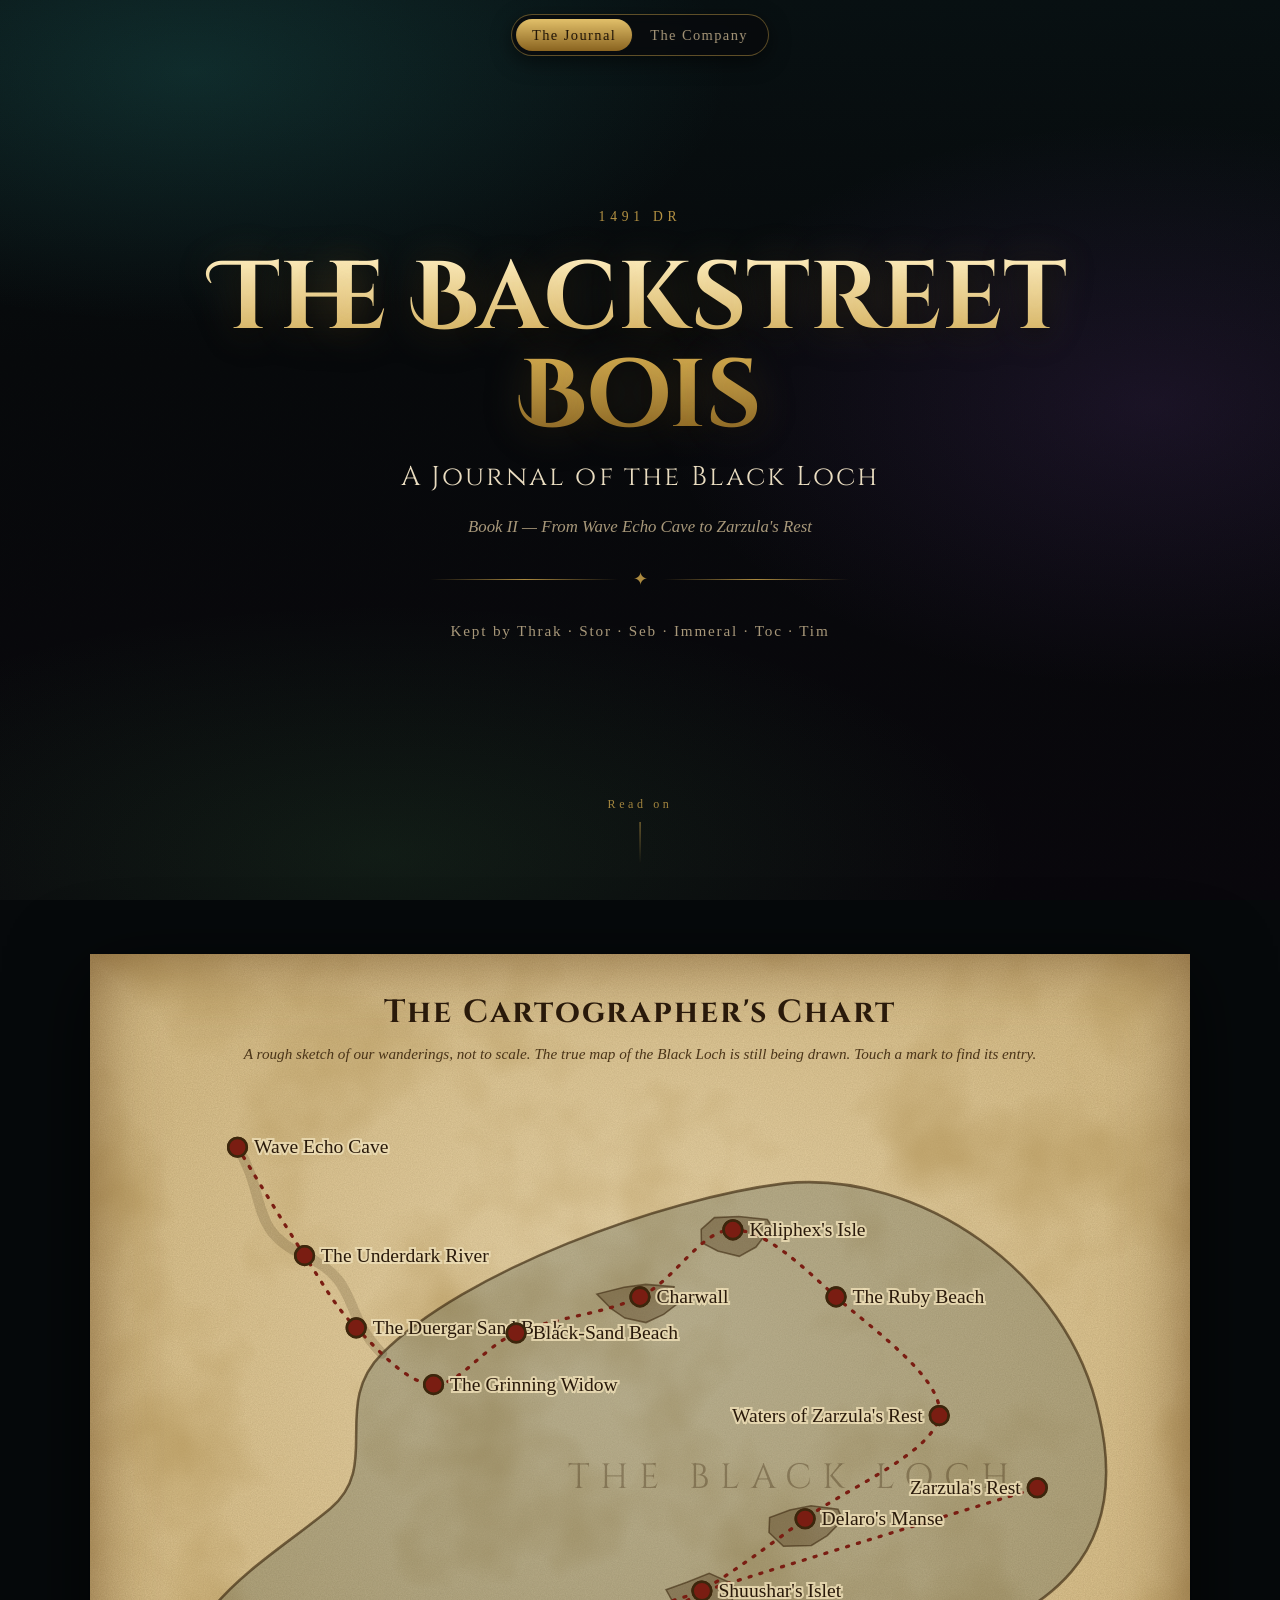
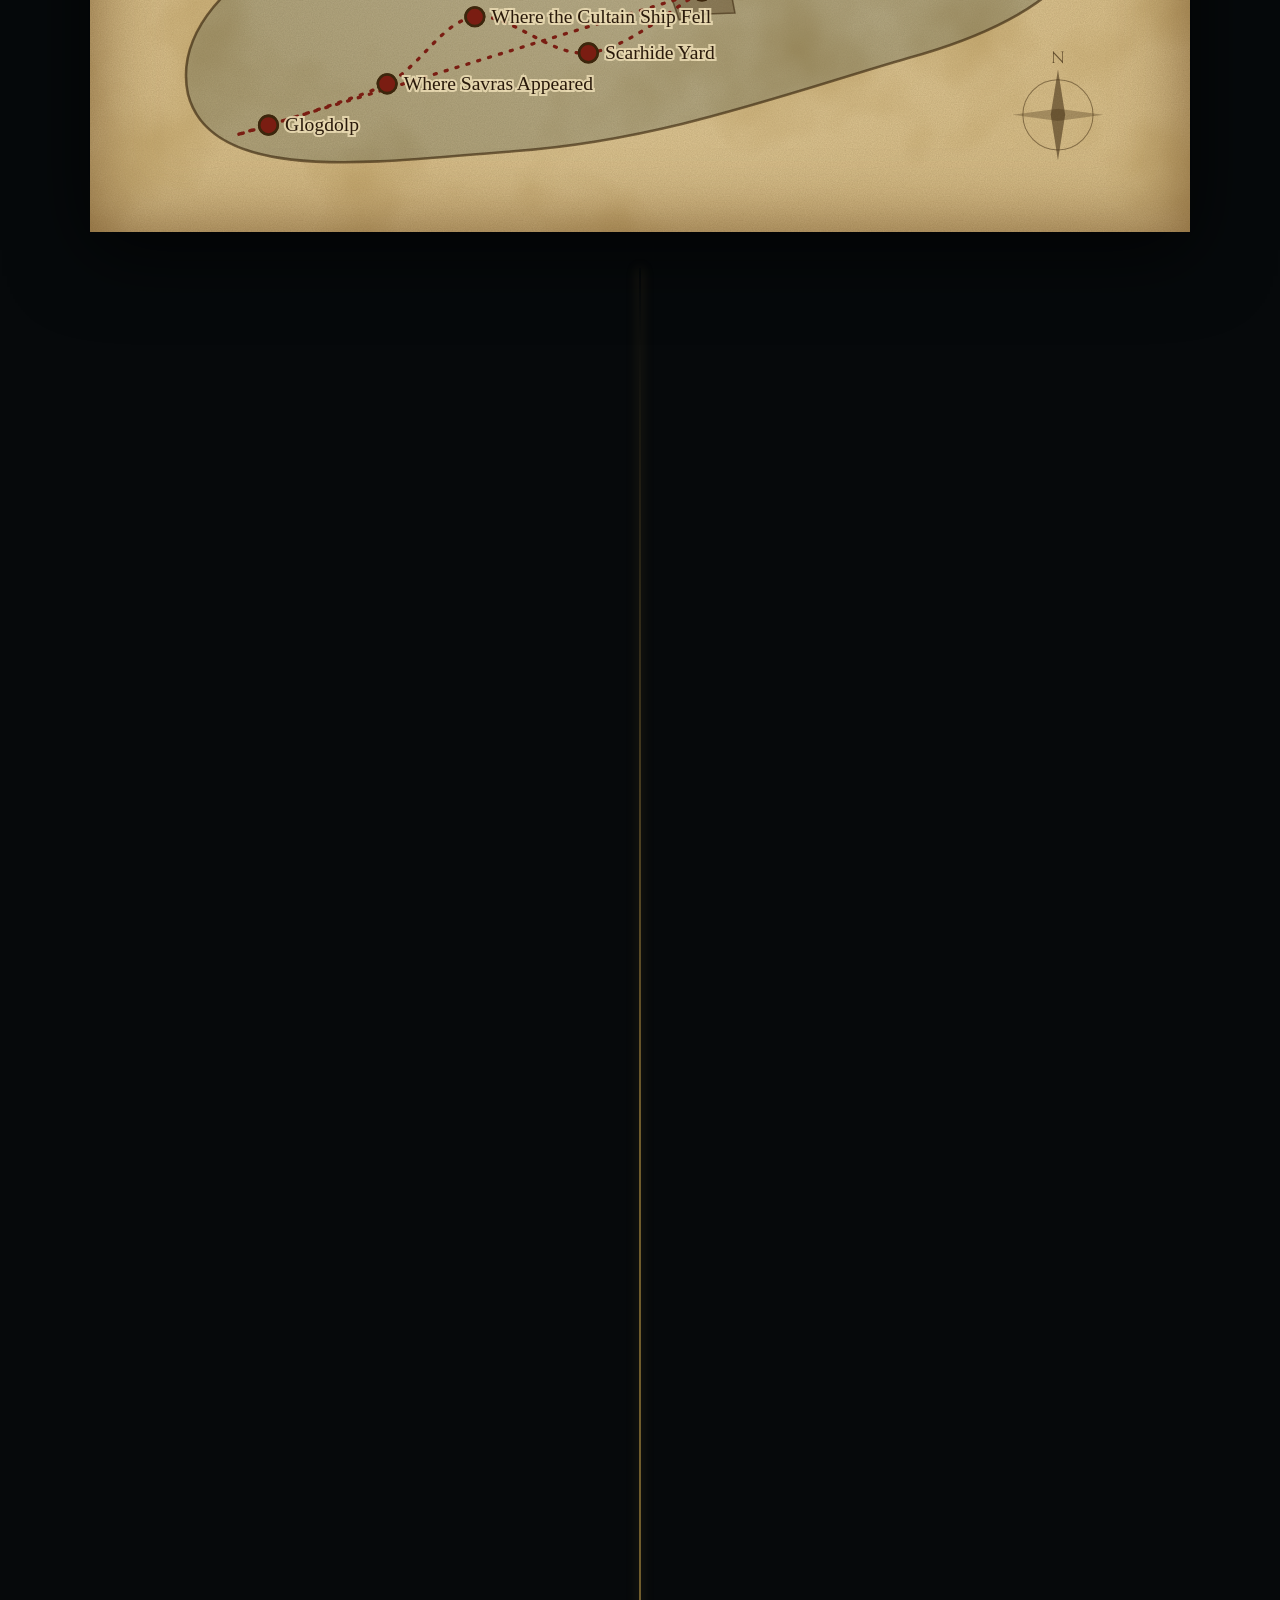
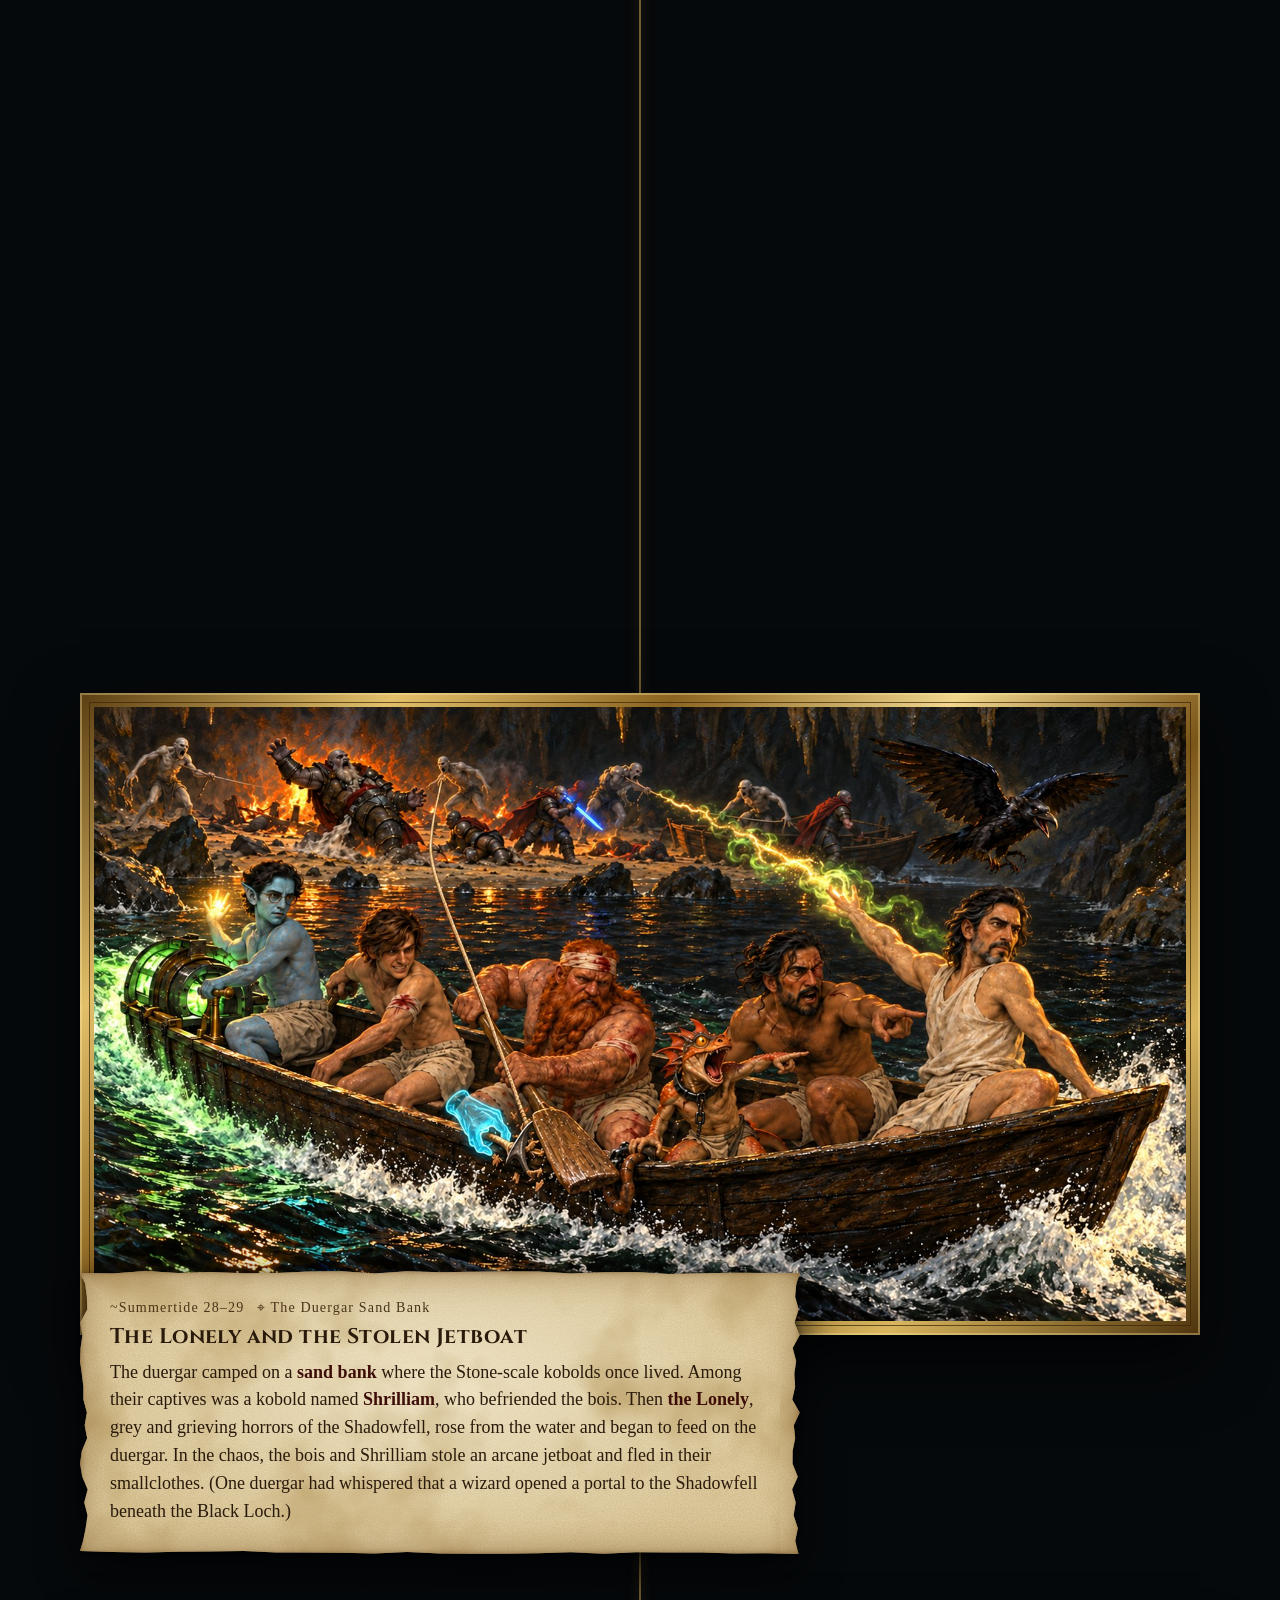
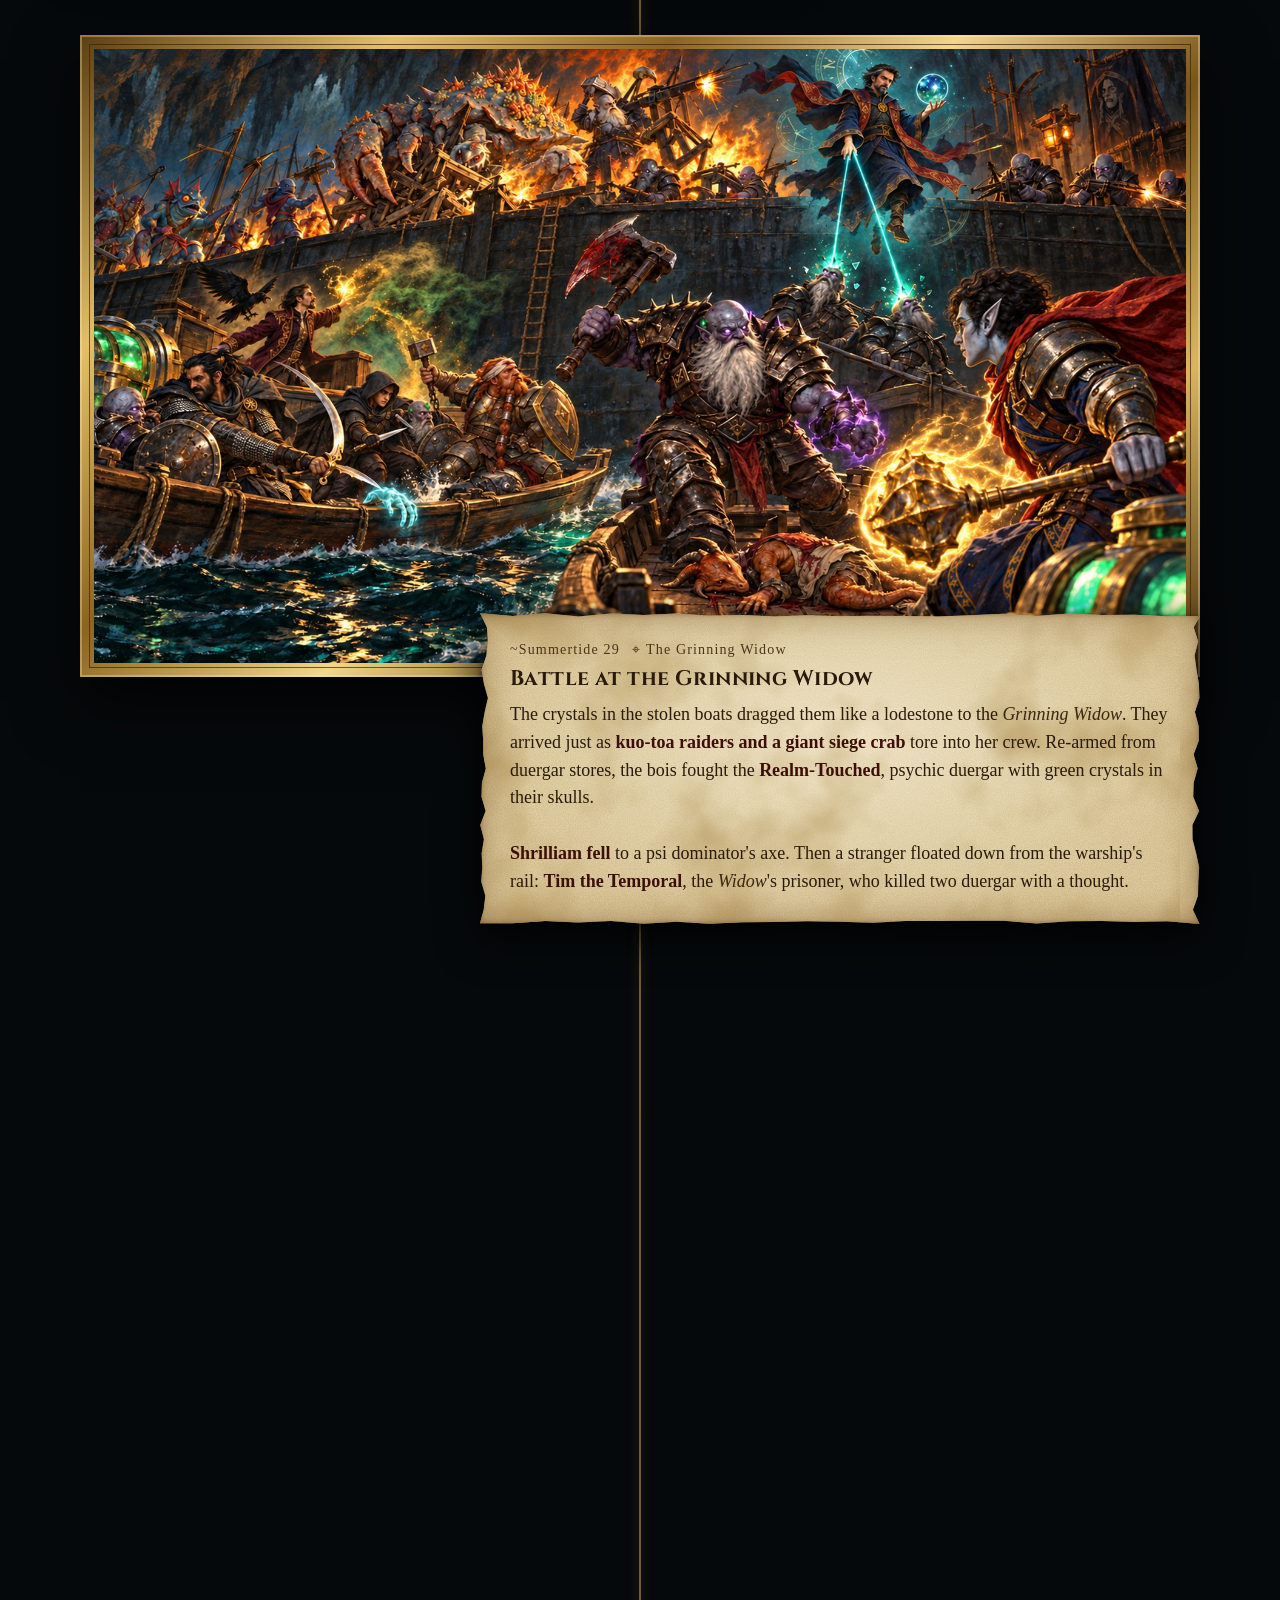
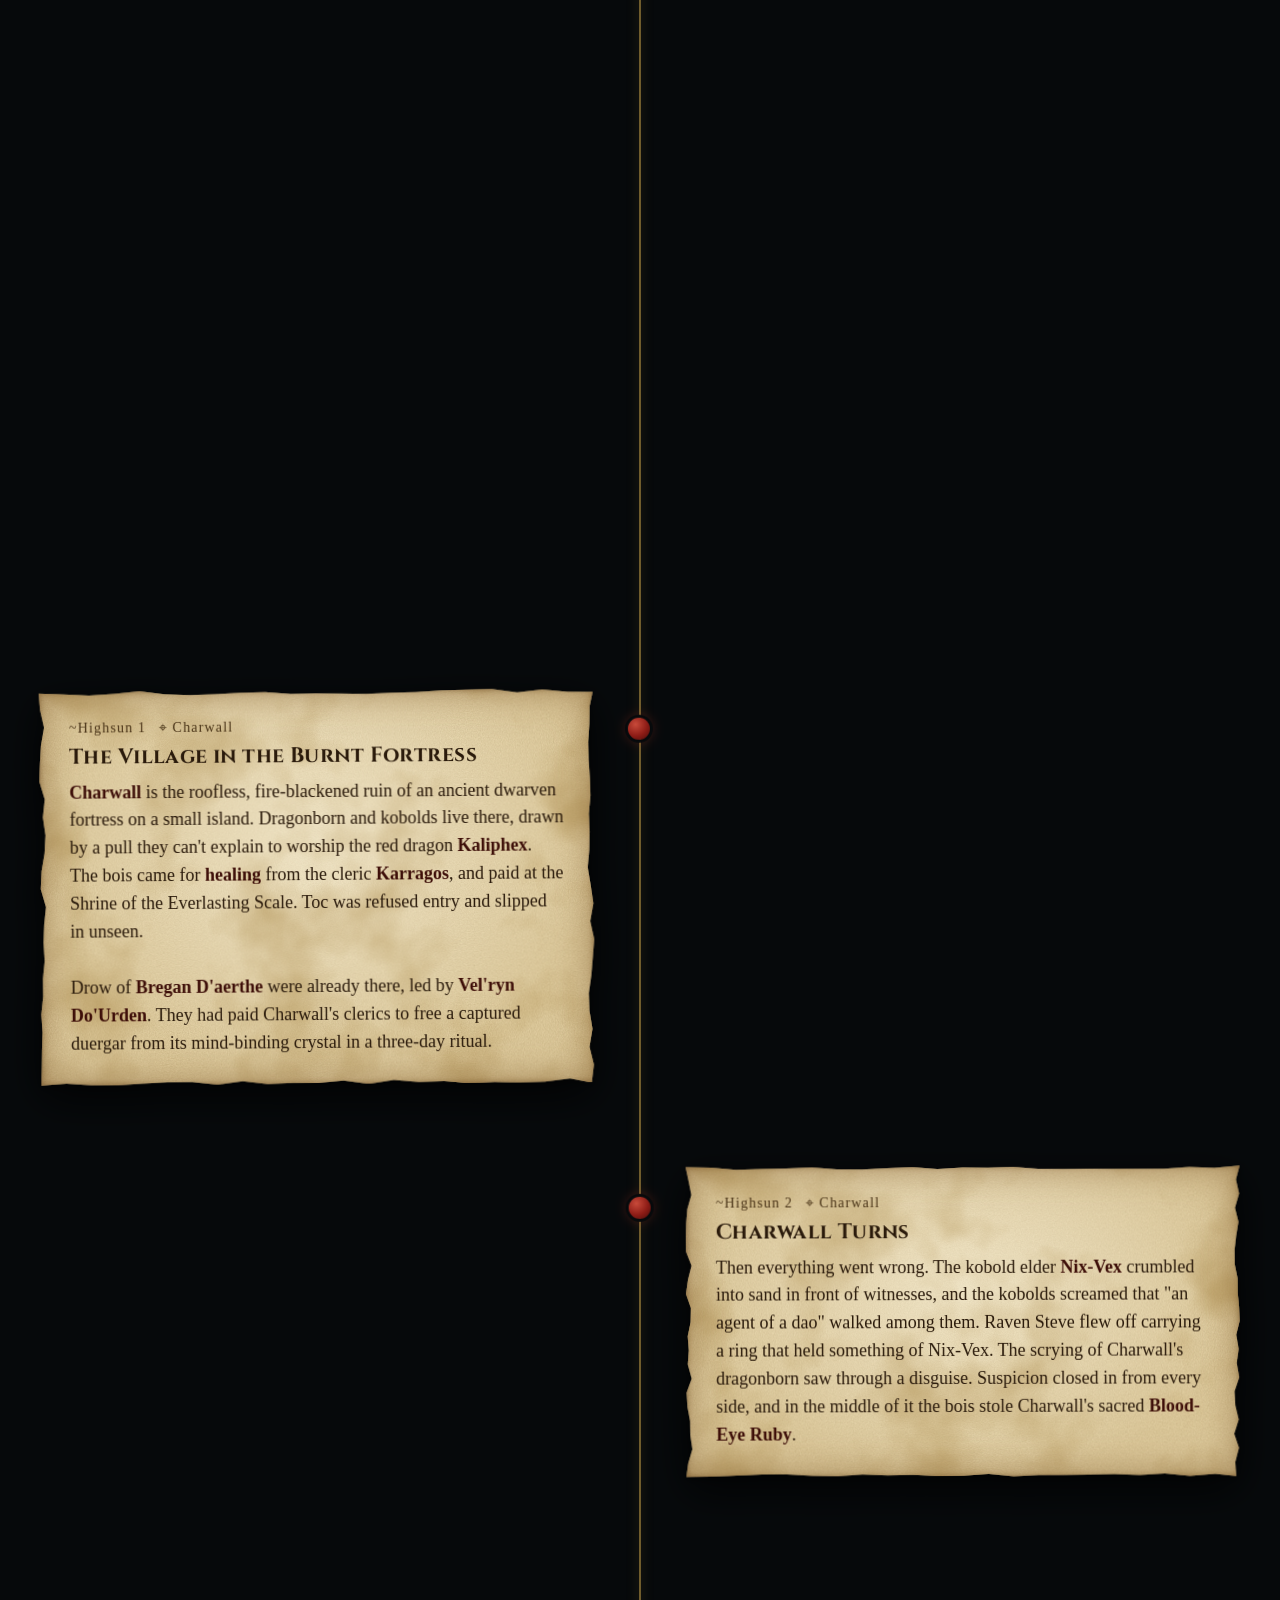
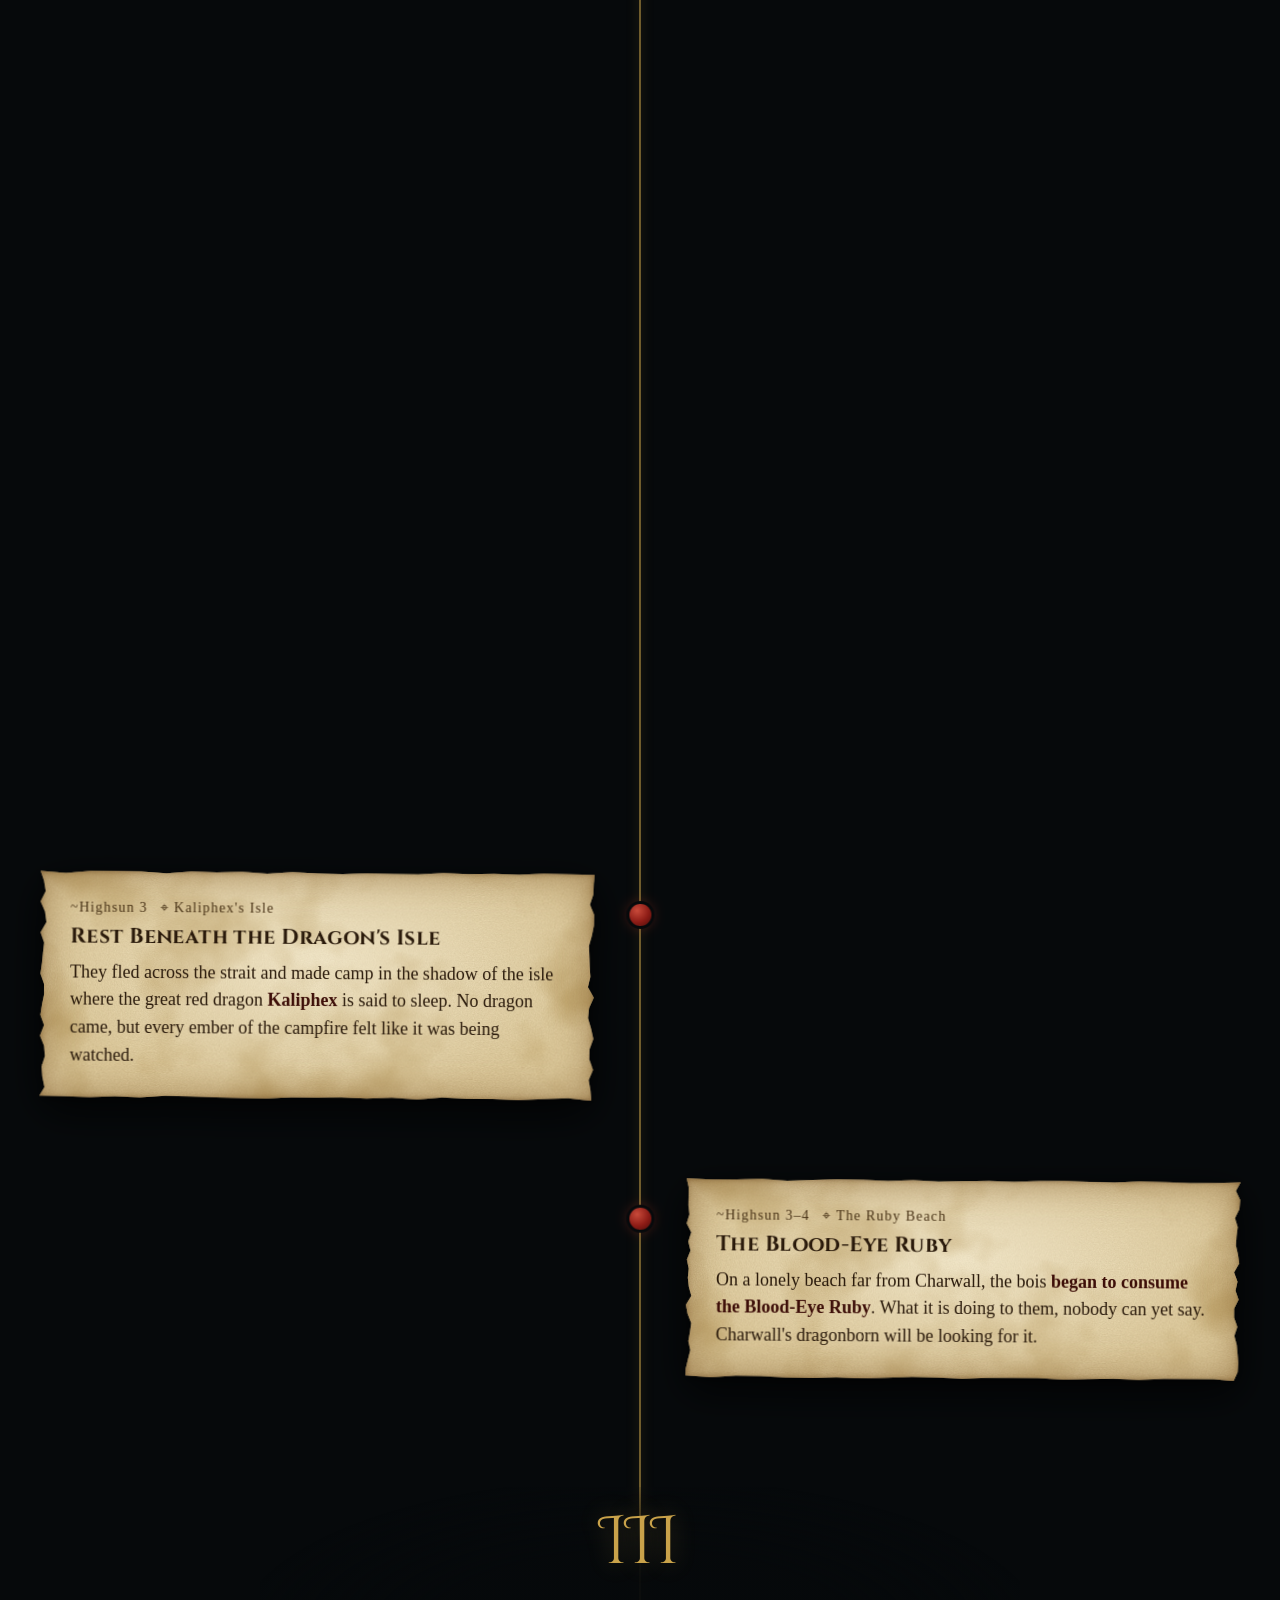
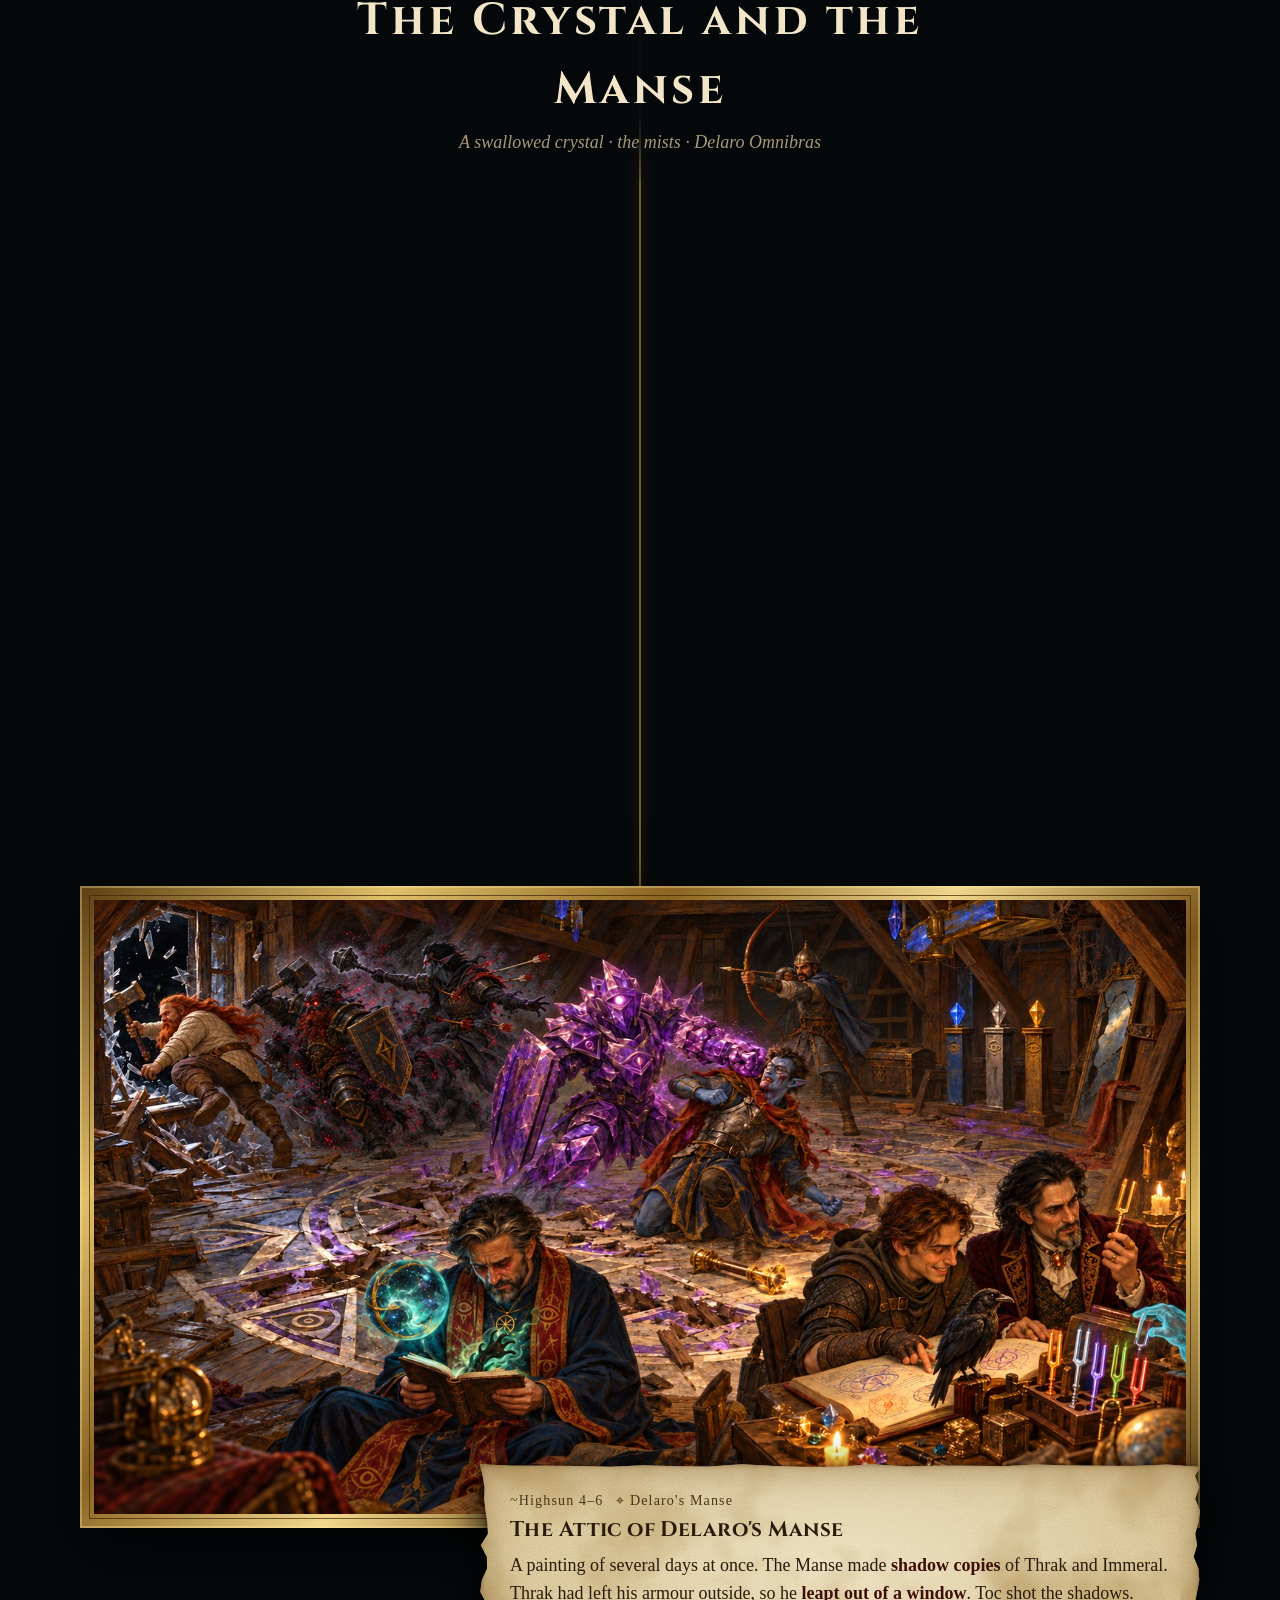
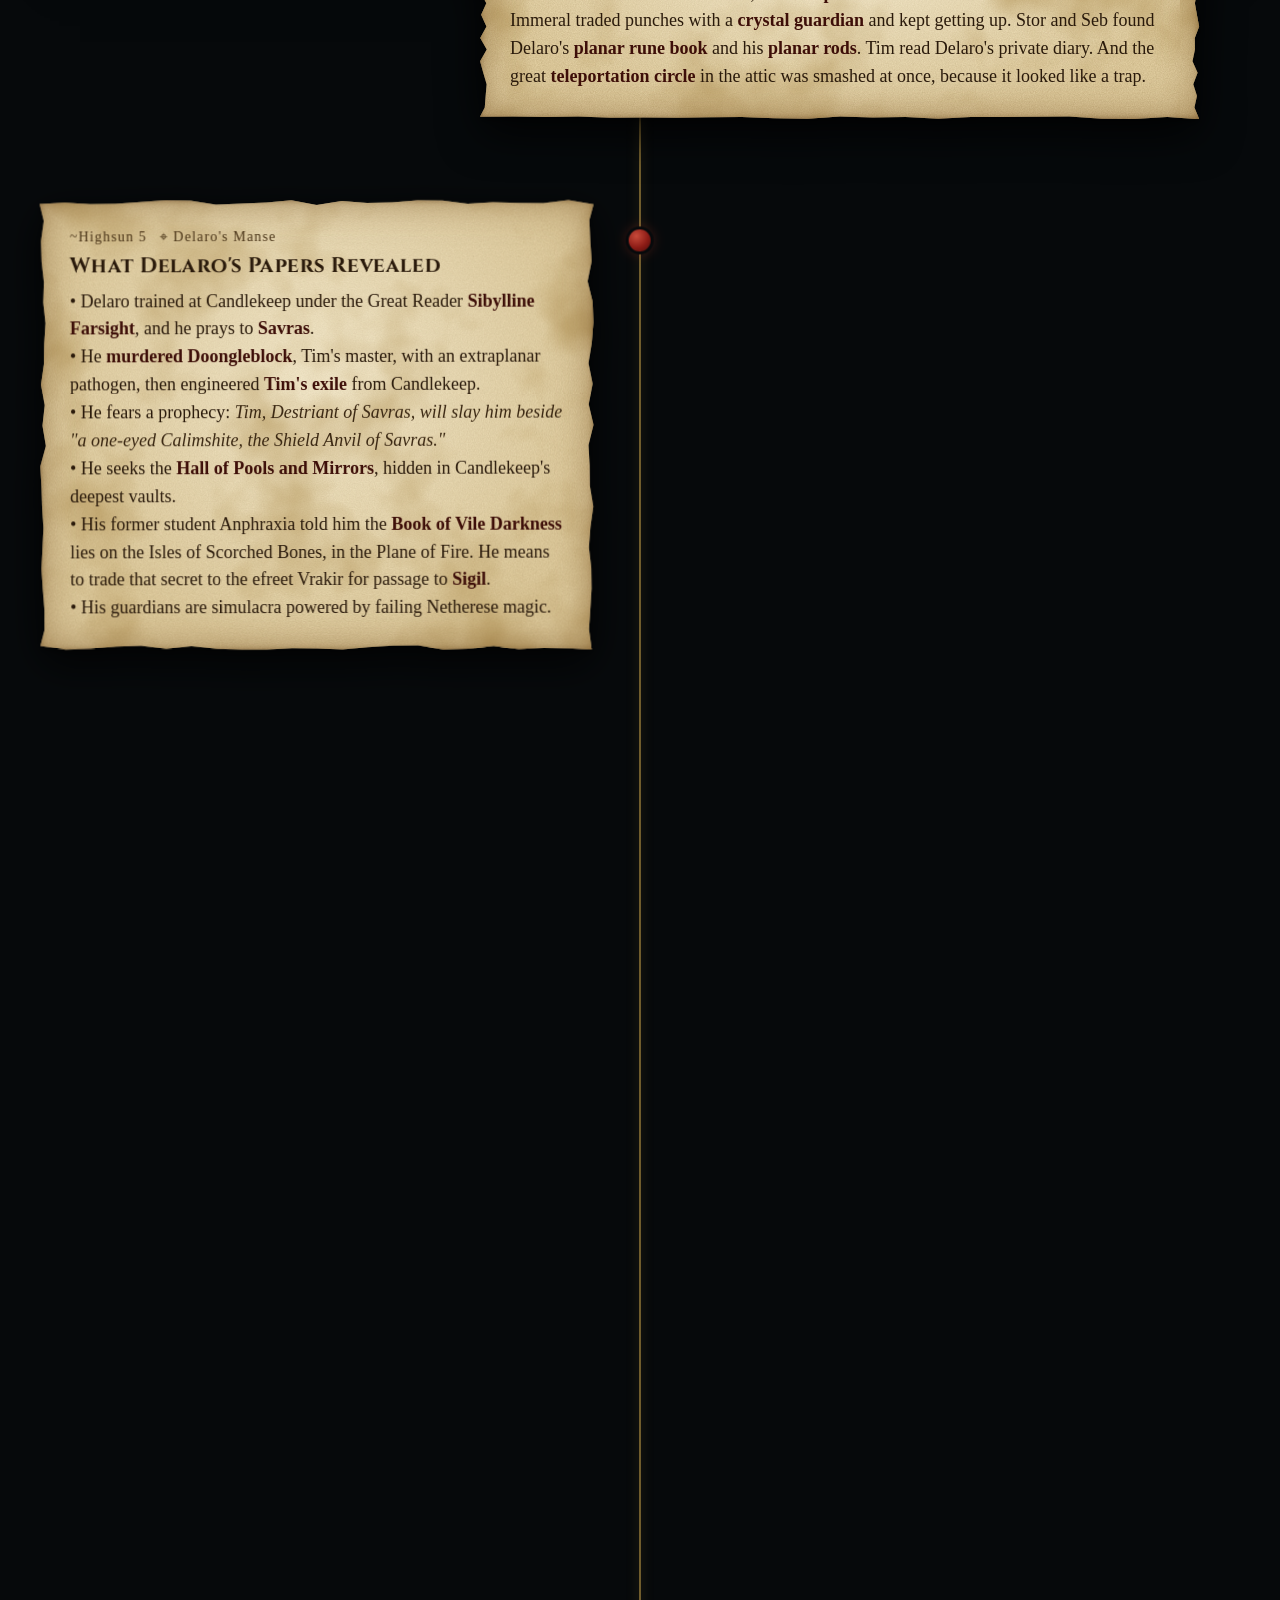
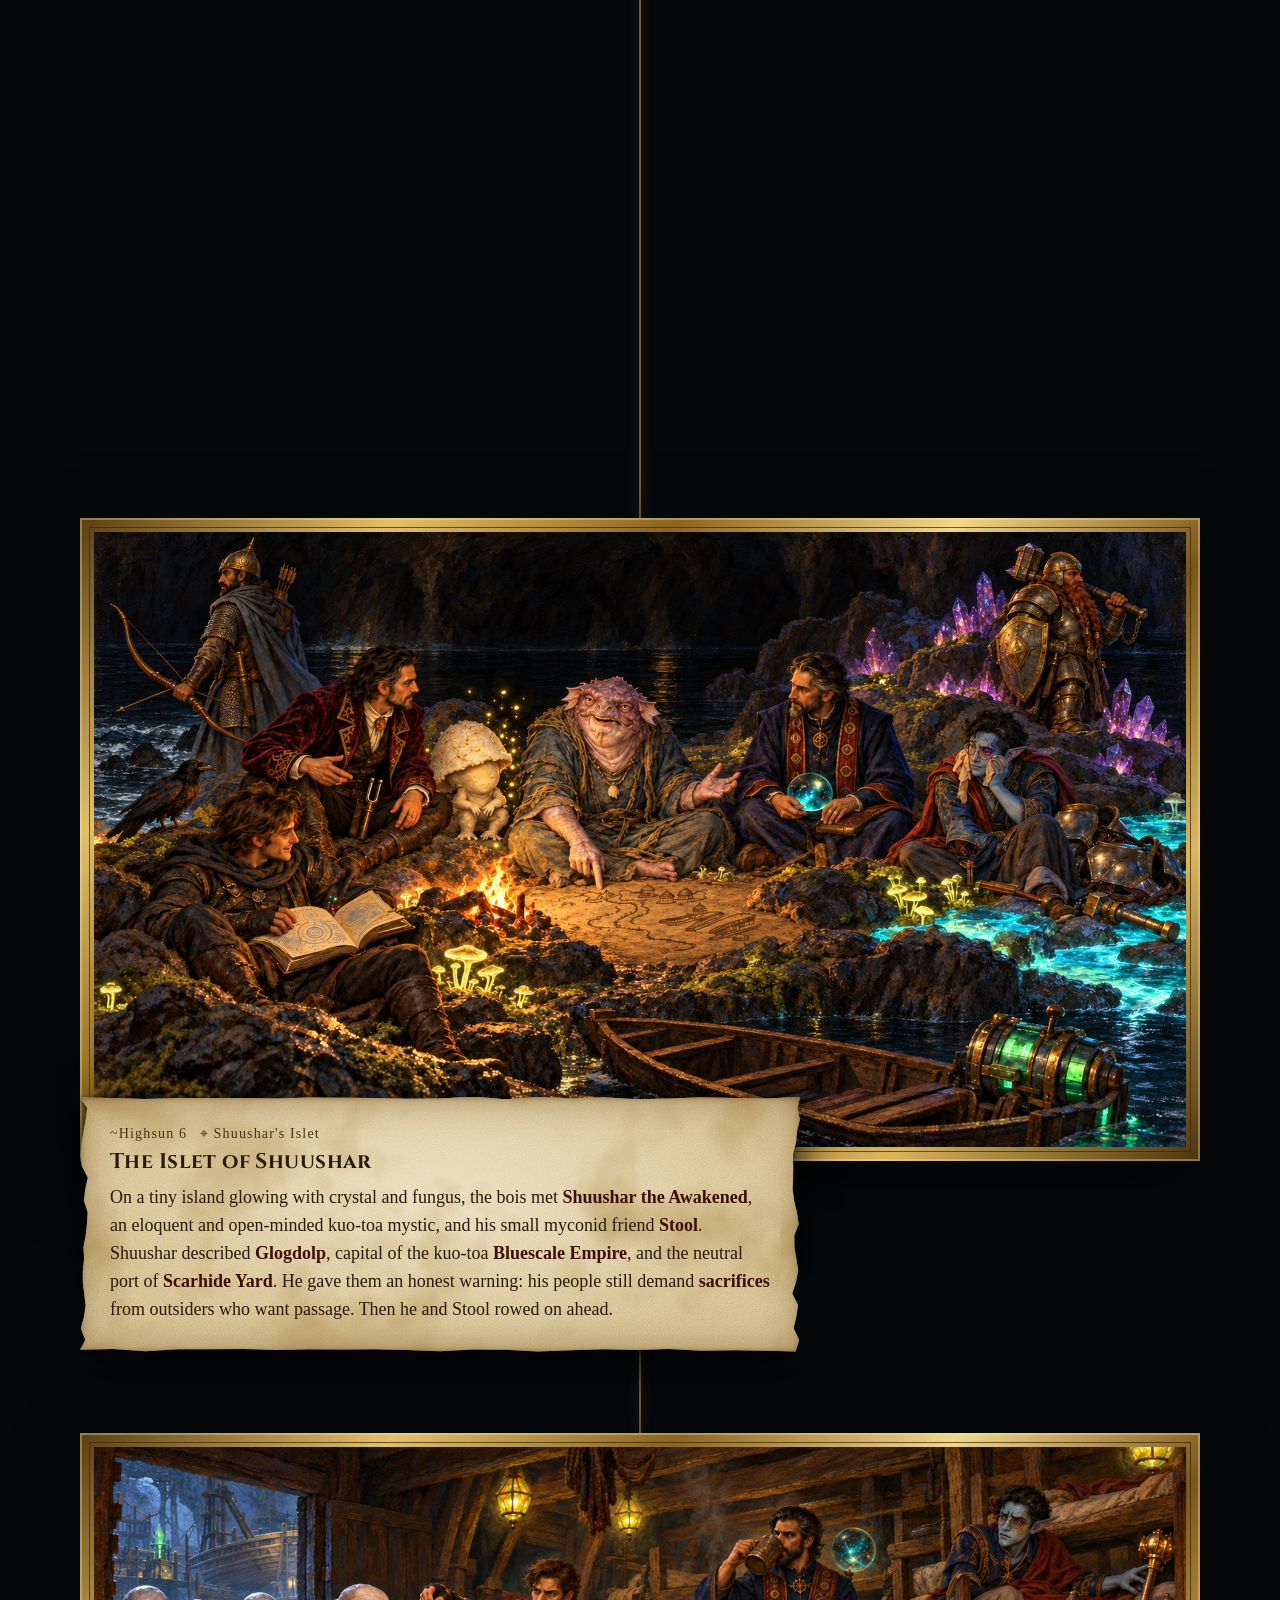
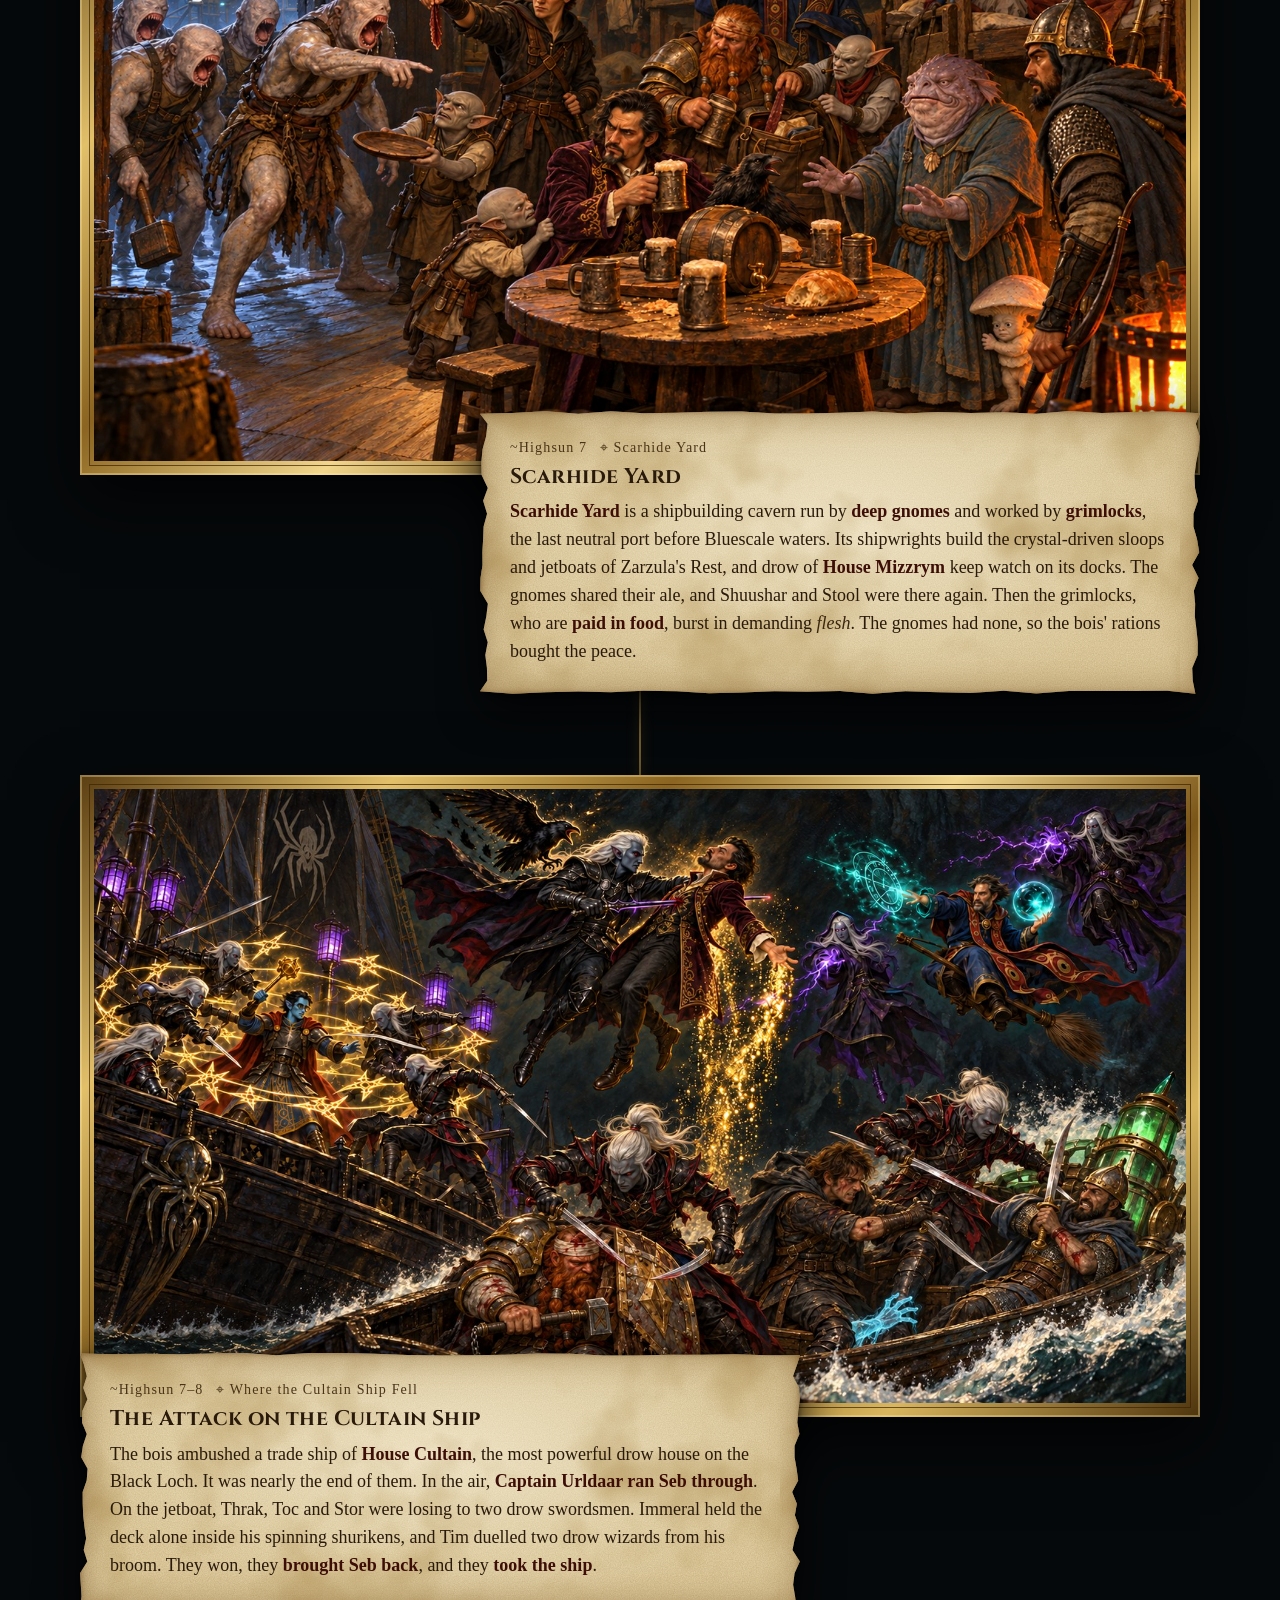
==== commit 5826c0d1: "Cache-busting version stamps and publish script Co-Authored-By: Claude Opus 5.5 <noreply@anthropic.c" ====
--- a/index.html
+++ b/index.html
@@ -17,7 +17,7 @@
 <link rel="preconnect" href="https://fonts.googleapis.com">
 <link rel="preconnect" href="https://fonts.gstatic.com" crossorigin>
 <link href="https://fonts.googleapis.com/css2?family=Cinzel:wght@500;700&family=Cinzel+Decorative:wght@700&family=IM+Fell+English:ital@0;1&family=IM+Fell+English+SC&display=swap" rel="stylesheet">
-<link rel="stylesheet" href="style.css">
+<link rel="stylesheet" href="style.css?v=202610231310">
 </head>
 <body>
   <div class="backdrop" aria-hidden="true"></div>
@@ -76,7 +76,7 @@
     <figure style="margin:0"><img alt=""><p></p></figure>
   </div>
 
-  <script src="journal.js"></script>
-  <script src="app.js"></script>
+  <script src="journal.js?v=202610231310"></script>
+  <script src="app.js?v=202610231310"></script>
 </body>
 </html>
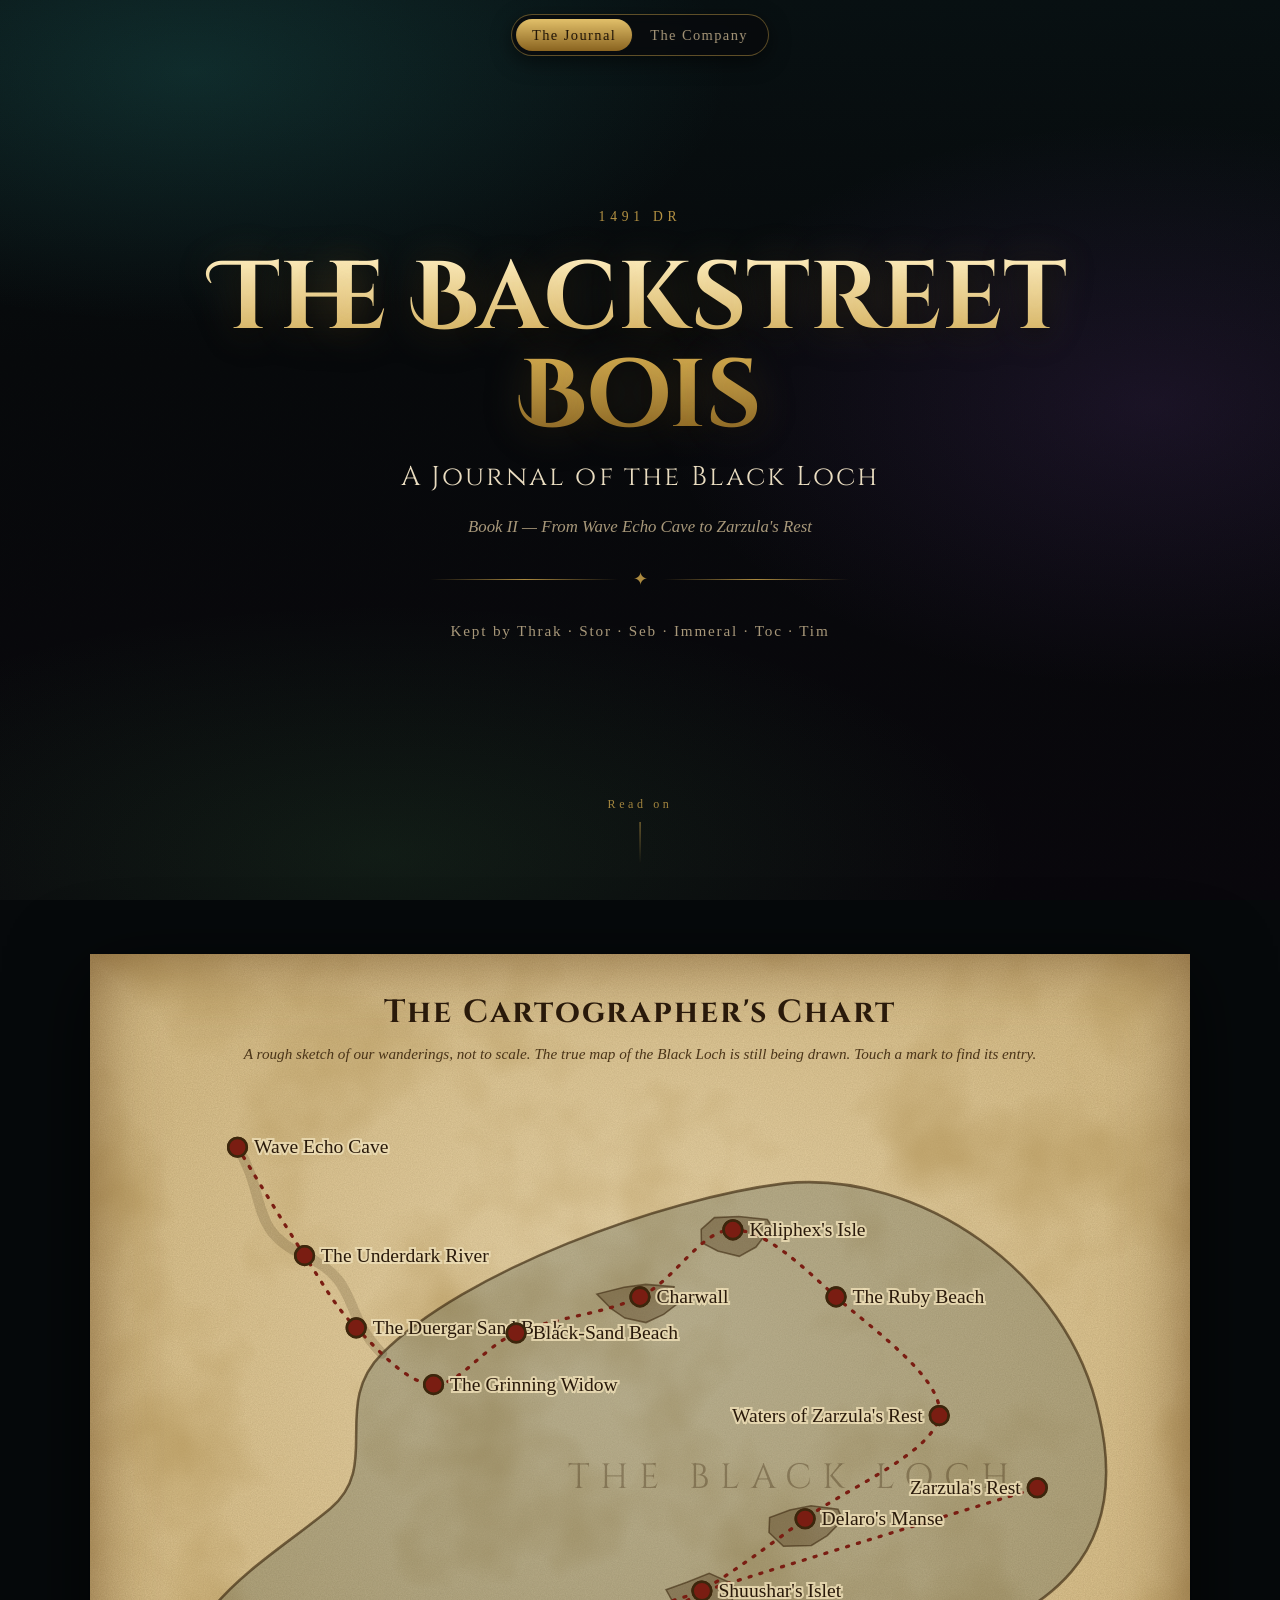
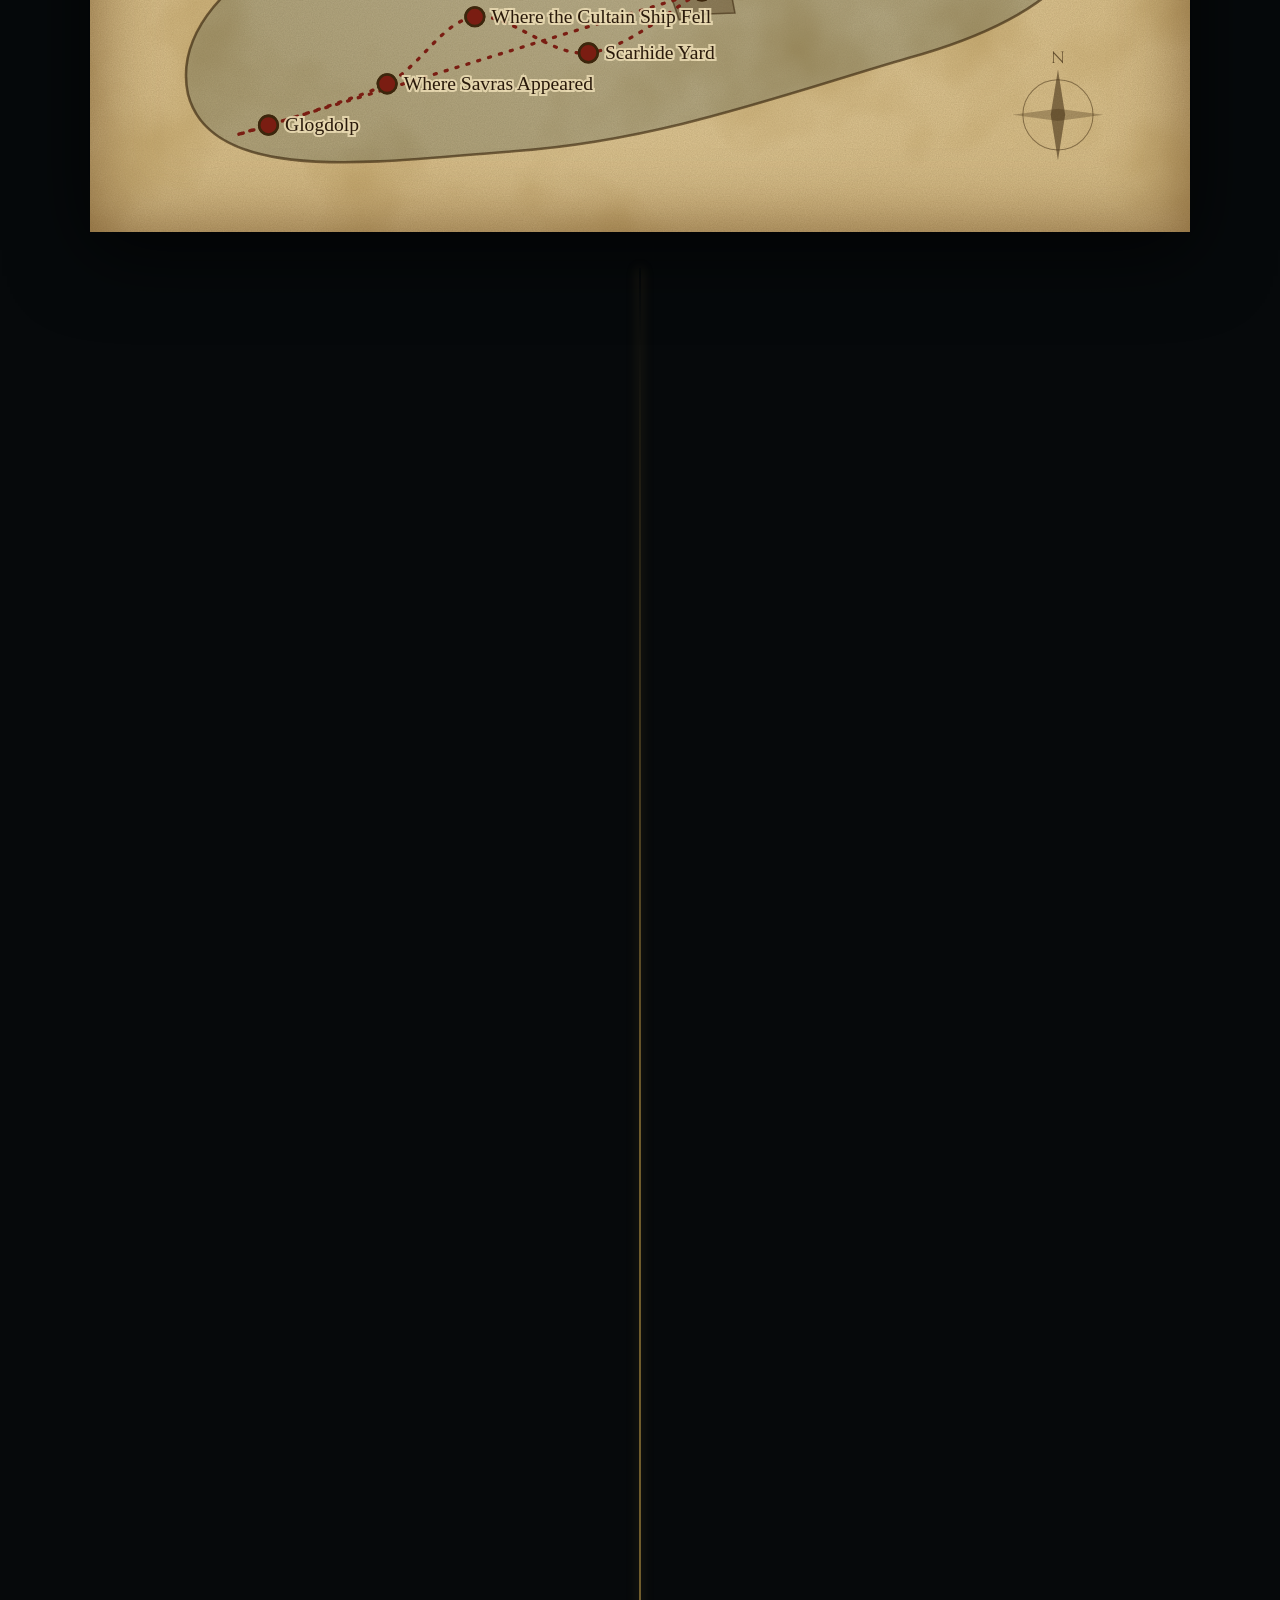
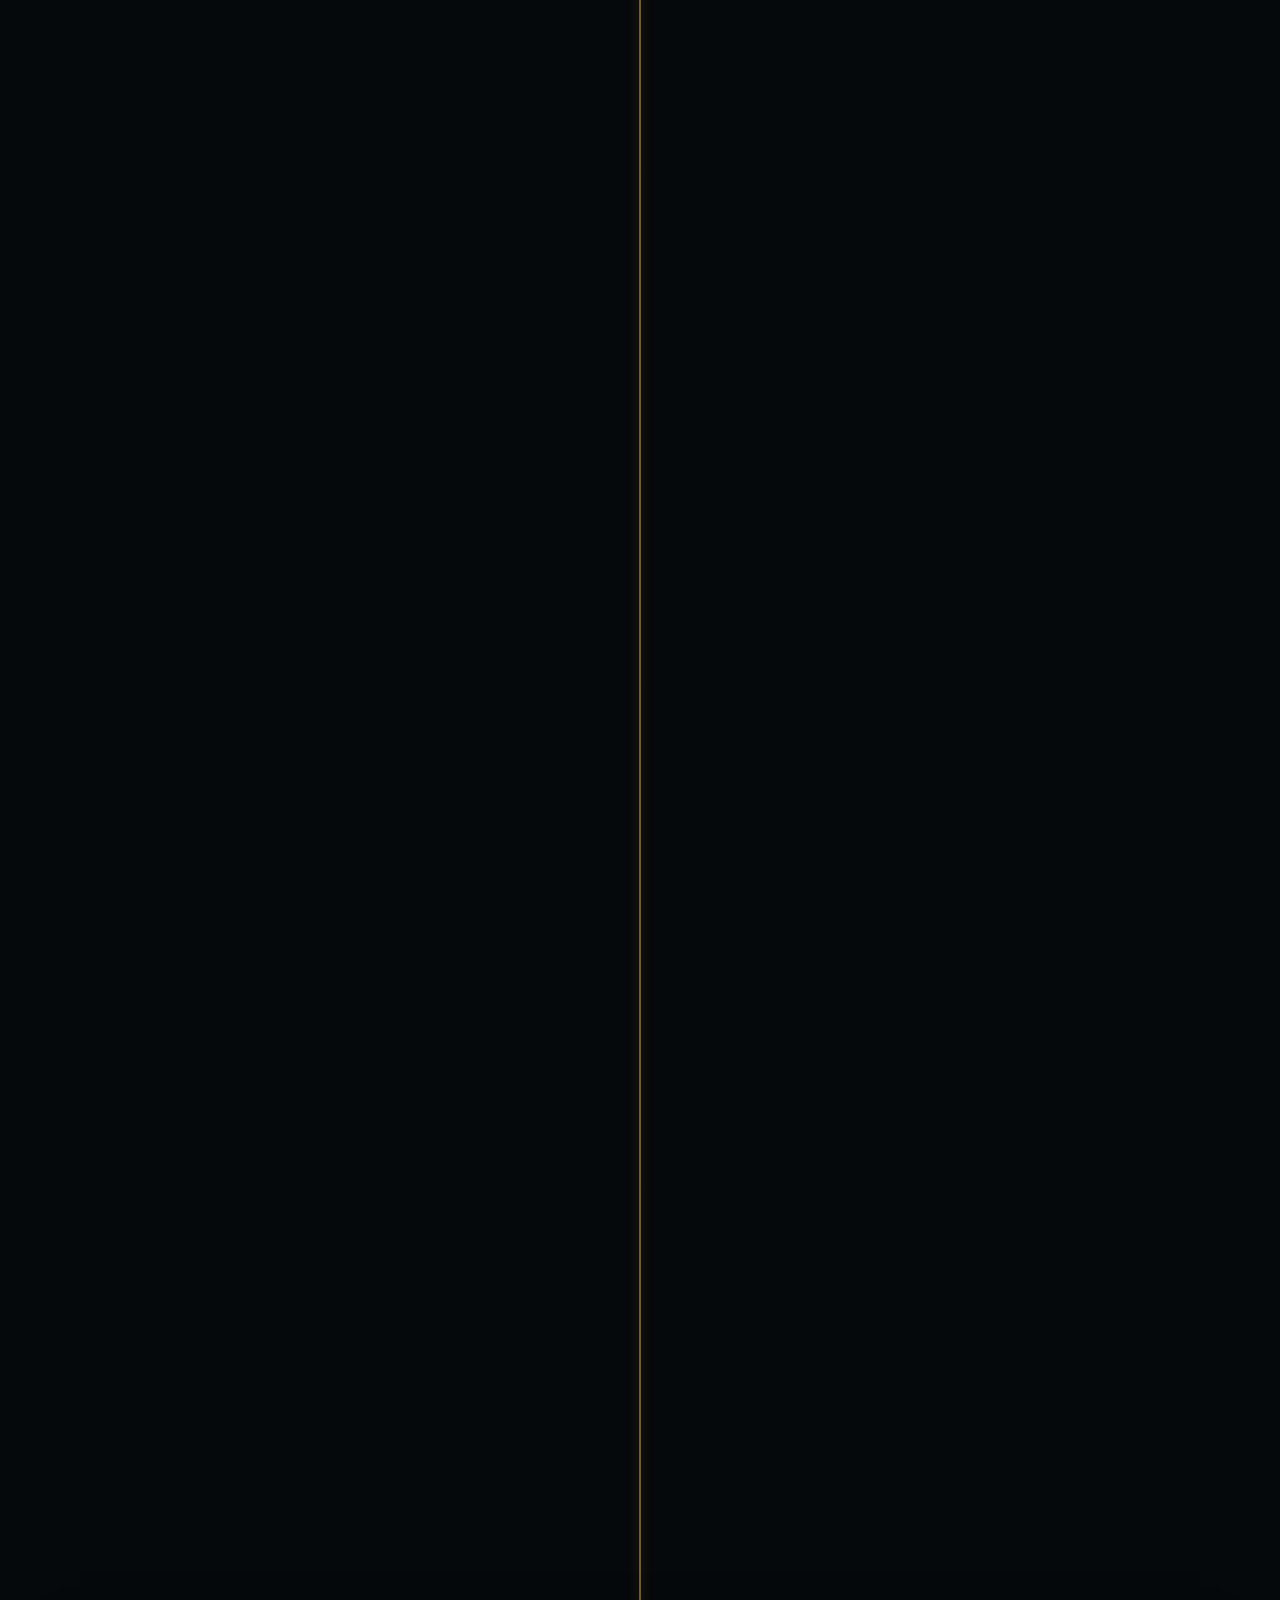
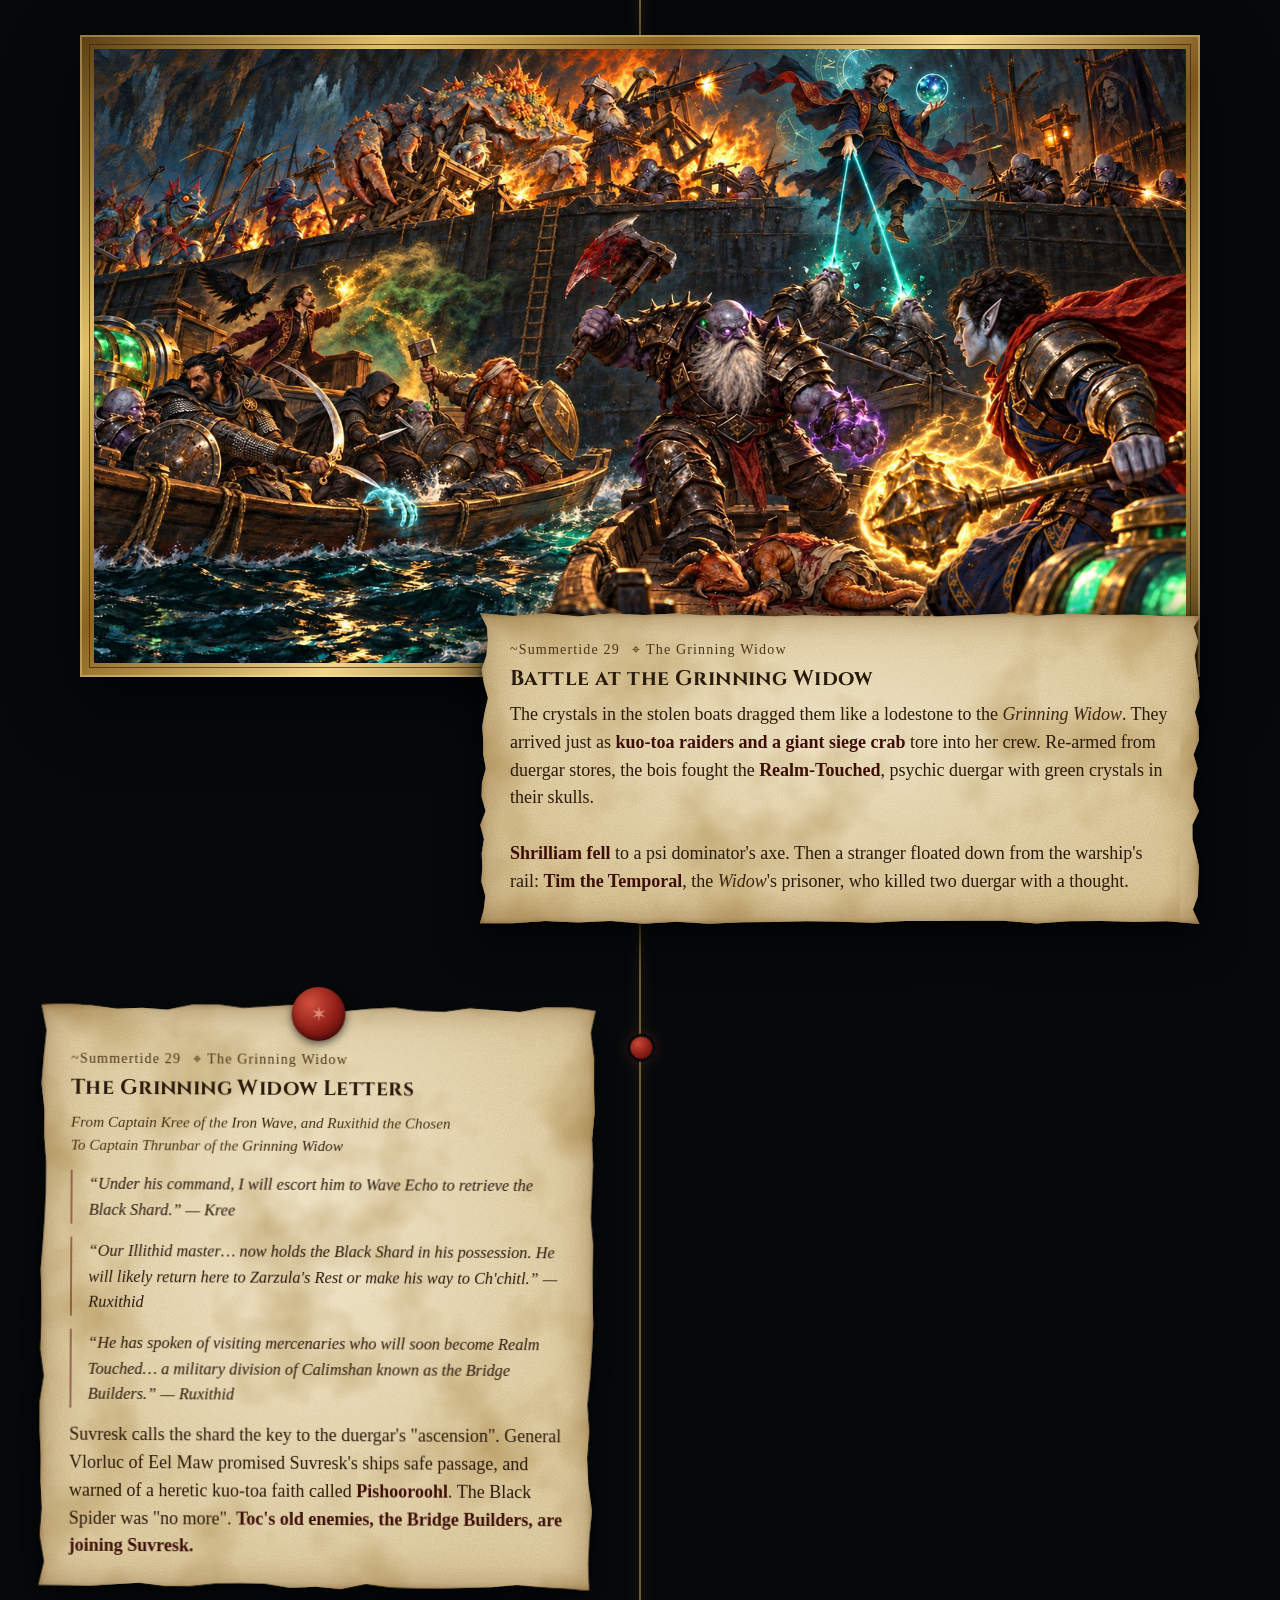
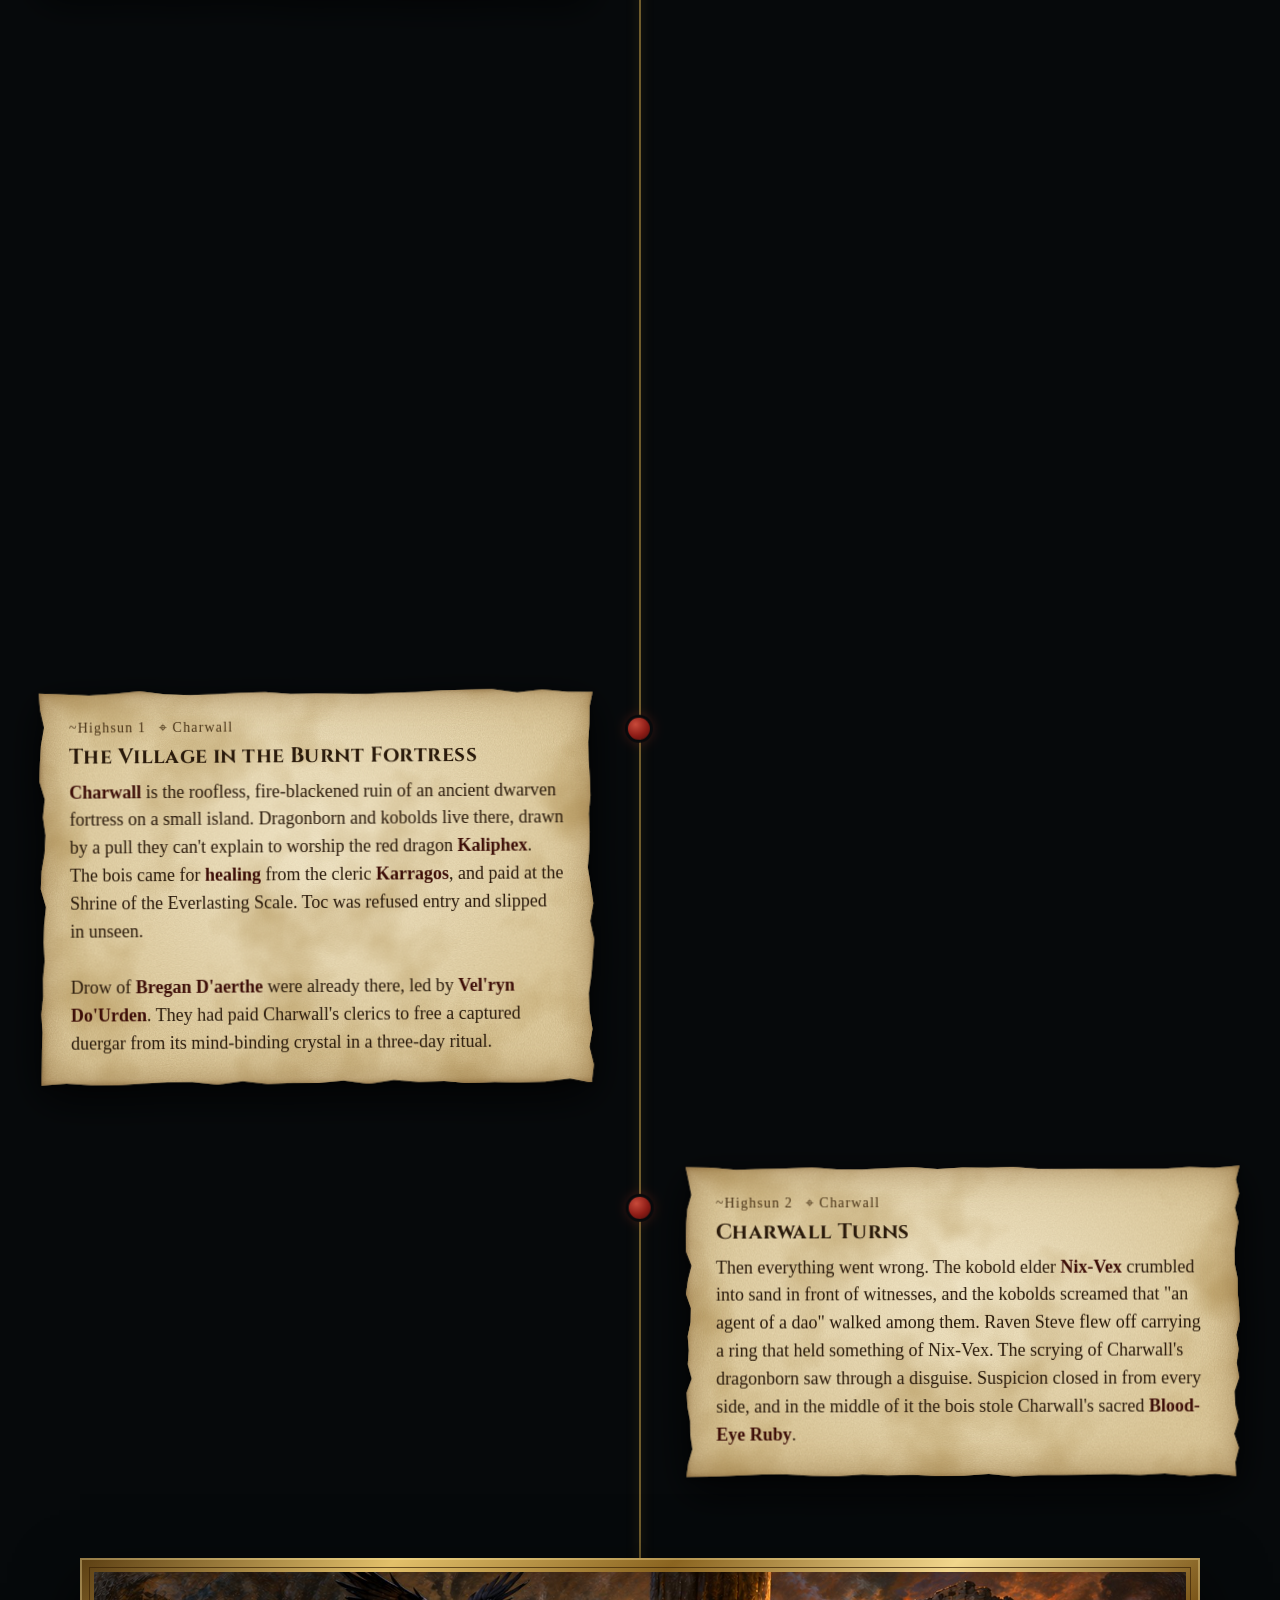
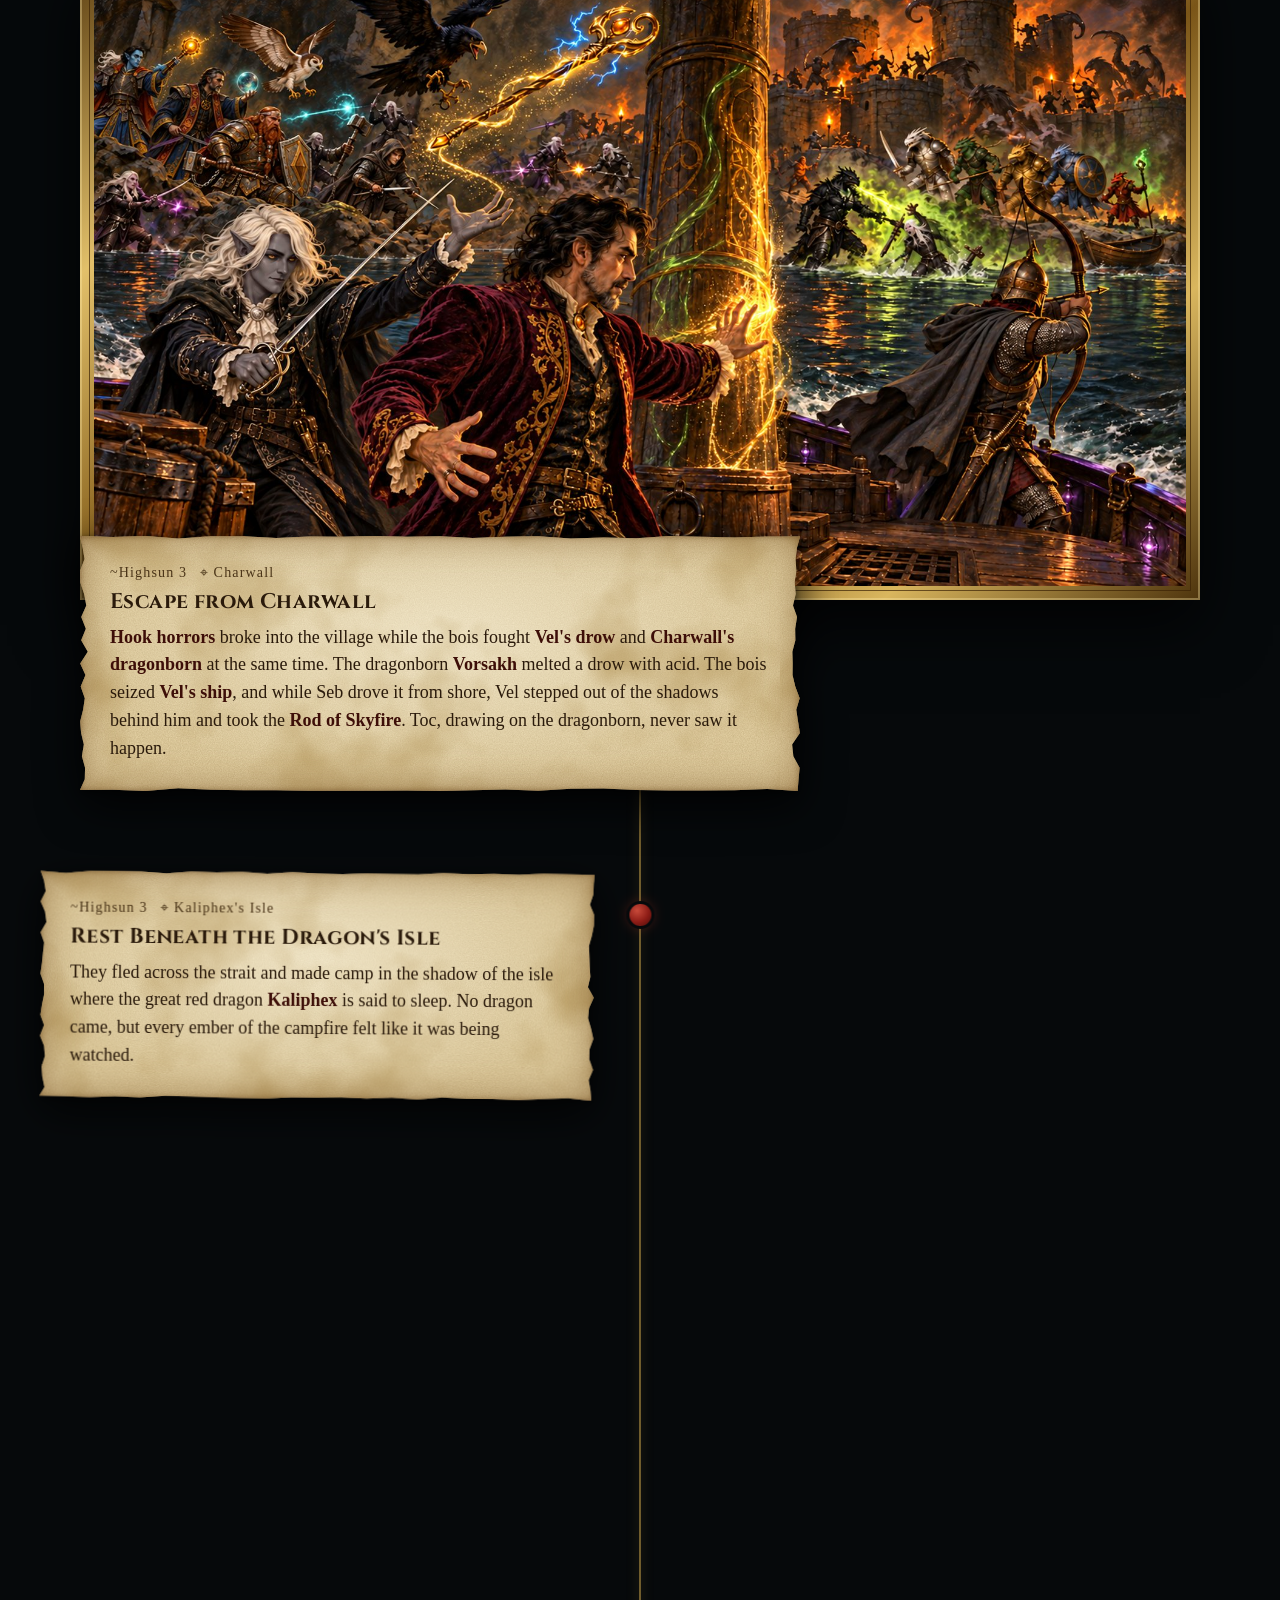
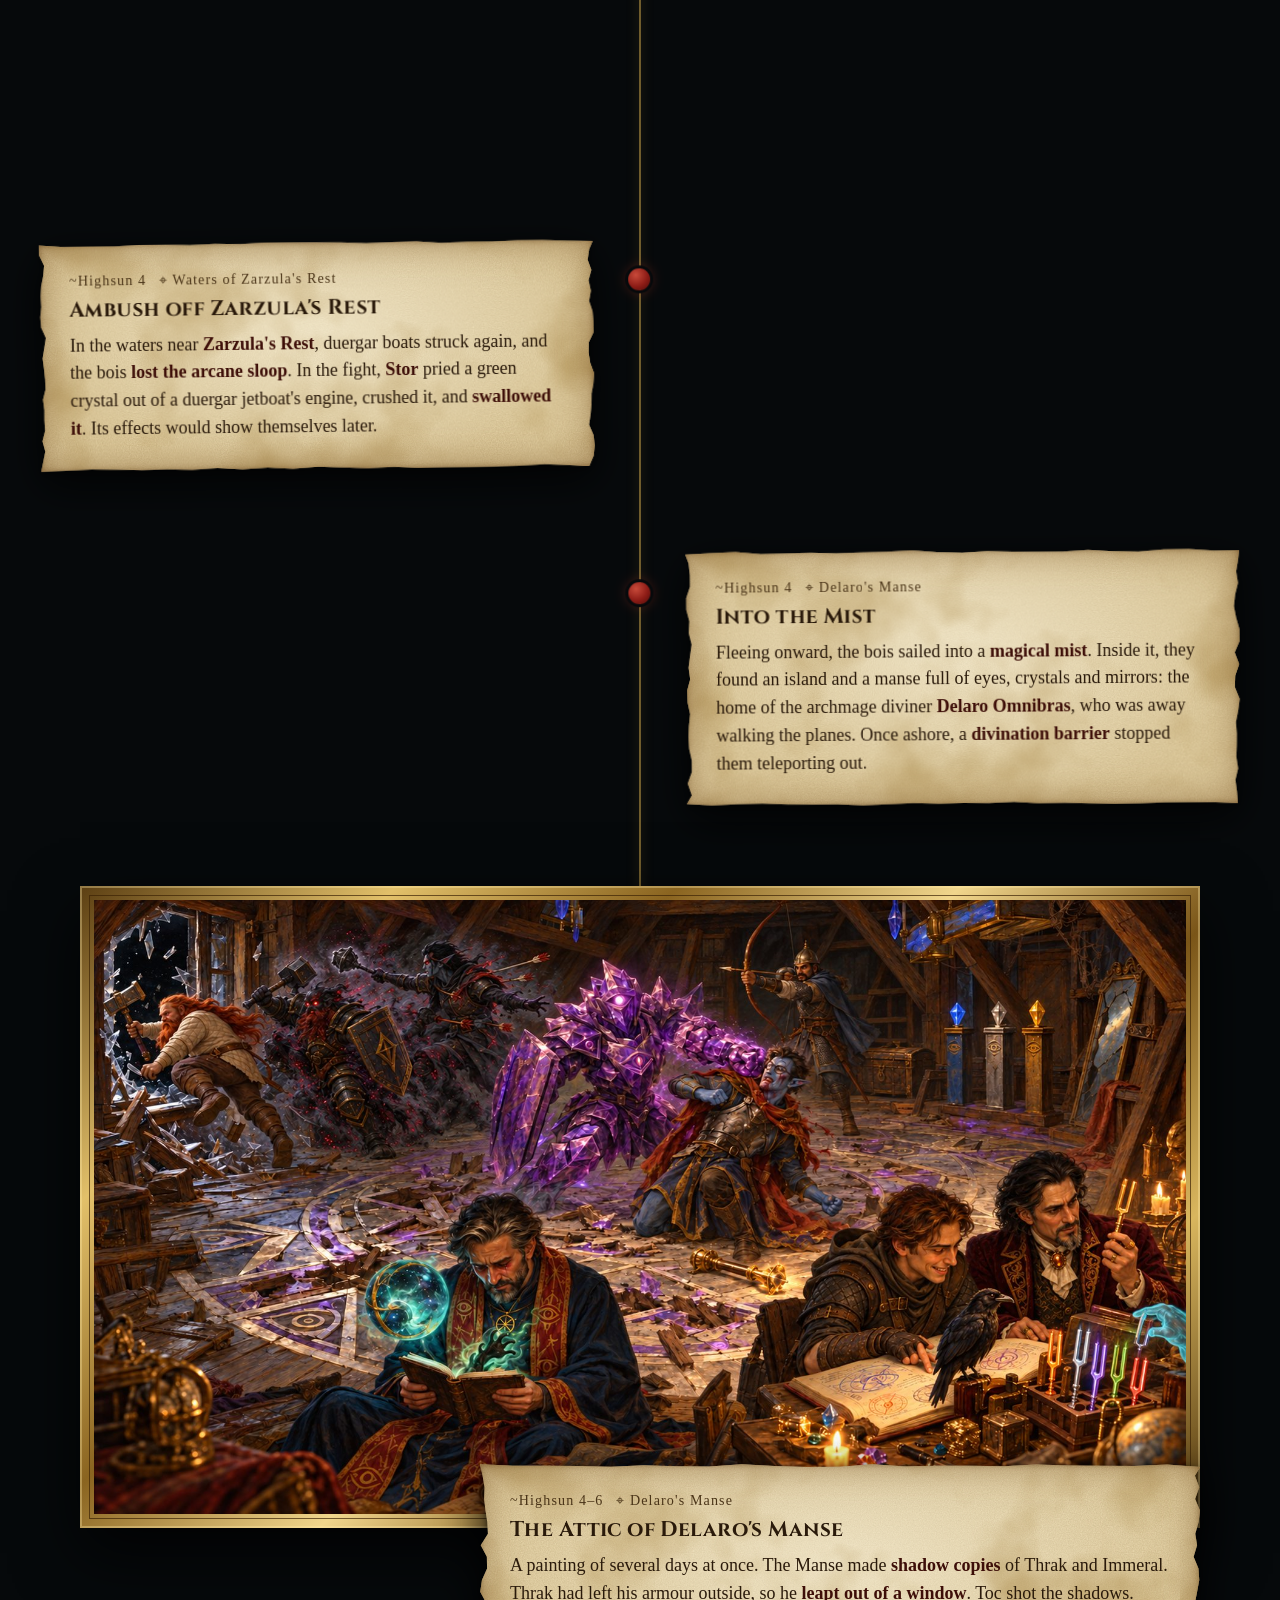
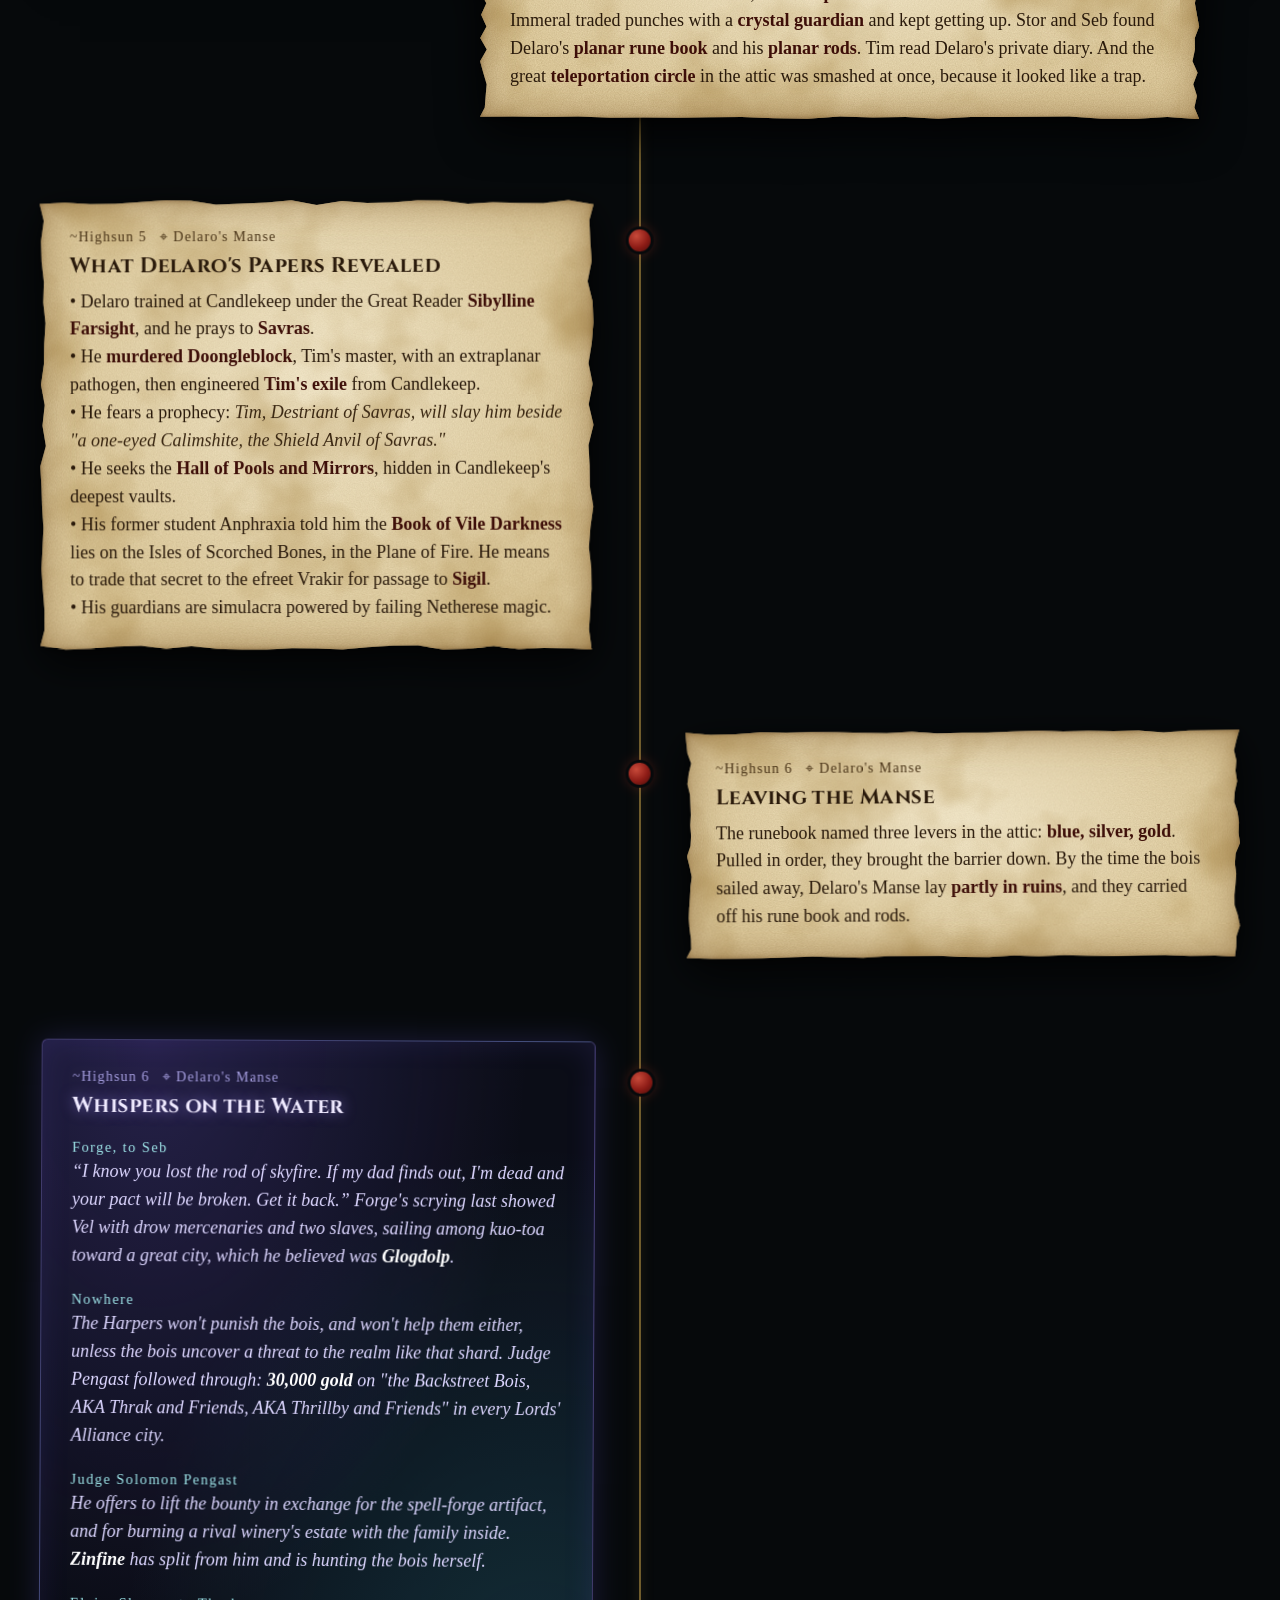
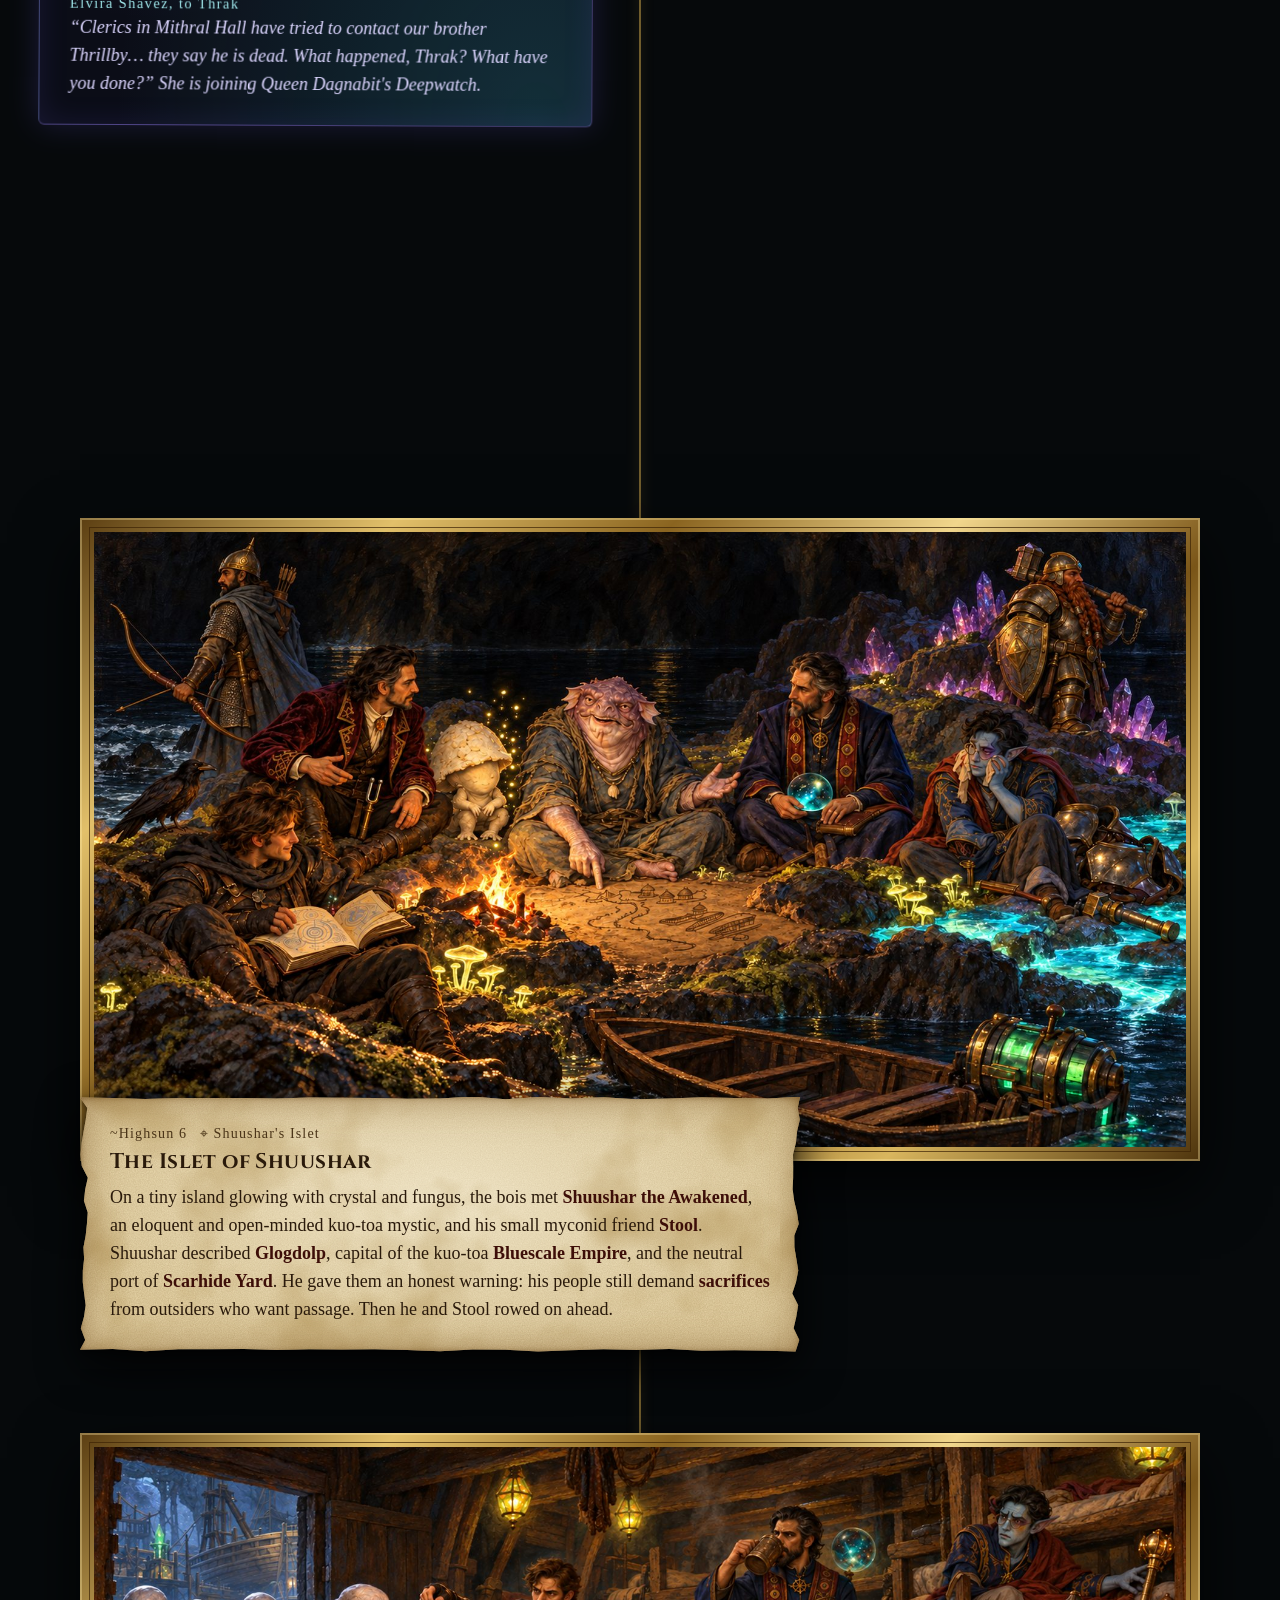
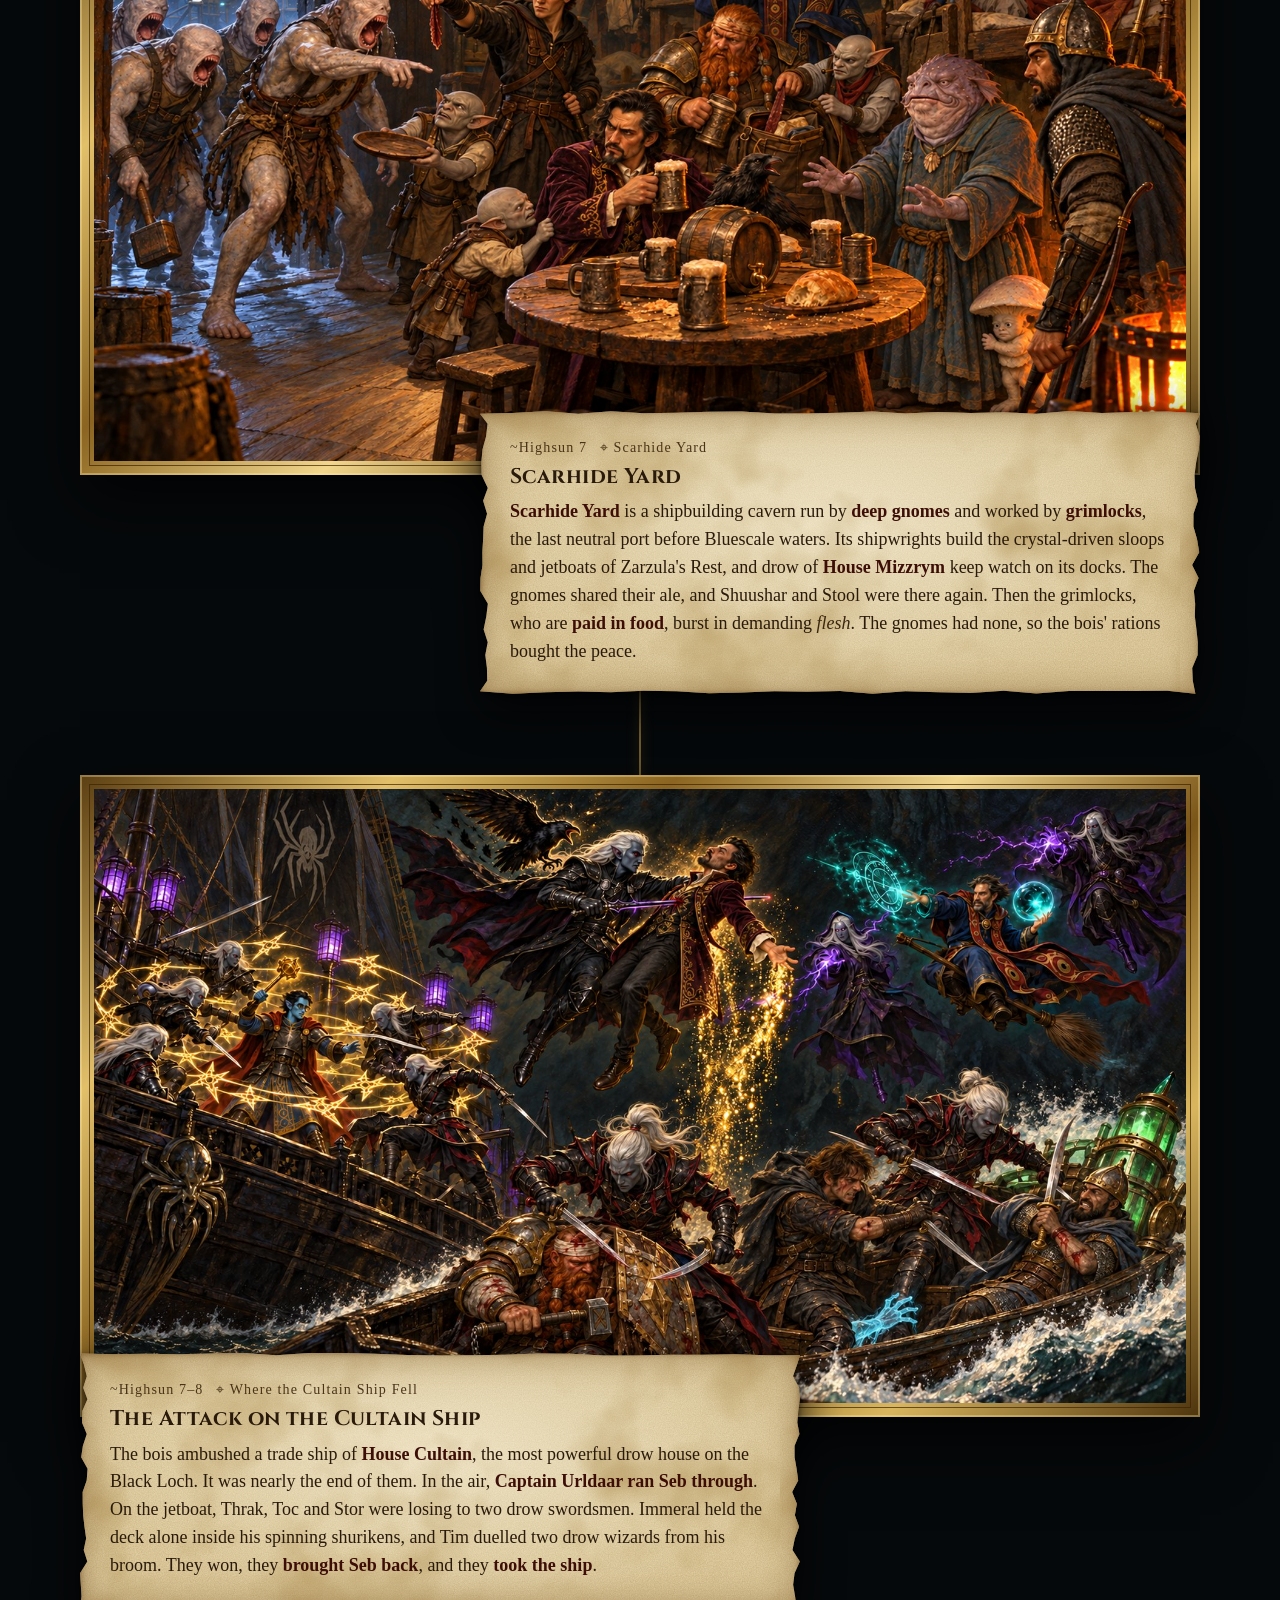
==== commit 92ea82b0: "Ledger: cargo left at Glogdolp Co-Authored-By: Claude Opus 5.5 <noreply@anthropic.com>" ====
--- a/index.html
+++ b/index.html
@@ -17,7 +17,7 @@
 <link rel="preconnect" href="https://fonts.googleapis.com">
 <link rel="preconnect" href="https://fonts.gstatic.com" crossorigin>
 <link href="https://fonts.googleapis.com/css2?family=Cinzel:wght@500;700&family=Cinzel+Decorative:wght@700&family=IM+Fell+English:ital@0;1&family=IM+Fell+English+SC&display=swap" rel="stylesheet">
-<link rel="stylesheet" href="style.css?v=202610231310">
+<link rel="stylesheet" href="style.css?v=202610231356">
 </head>
 <body>
   <div class="backdrop" aria-hidden="true"></div>
@@ -76,7 +76,7 @@
     <figure style="margin:0"><img alt=""><p></p></figure>
   </div>
 
-  <script src="journal.js?v=202610231310"></script>
-  <script src="app.js?v=202610231310"></script>
+  <script src="journal.js?v=202610231356"></script>
+  <script src="app.js?v=202610231356"></script>
 </body>
 </html>
--- a/style.css
+++ b/style.css
@@ -407,3 +407,8 @@
   .site-nav a { padding: 5px 11px; font-size: .82rem; }
   .roster-grid { grid-template-columns: 1fr; }
 }
+
+/* Ink corrections in the ledger: struck-through entries with a red note */
+.parchment s.struck { text-decoration: line-through; text-decoration-color: #b3160c; text-decoration-thickness: 2px; color: rgba(42, 26, 11, .55); }
+.parchment s.struck strong { color: rgba(61, 14, 8, .55); }
+.parchment .correction { color: #b3160c; font-style: italic; white-space: nowrap; }
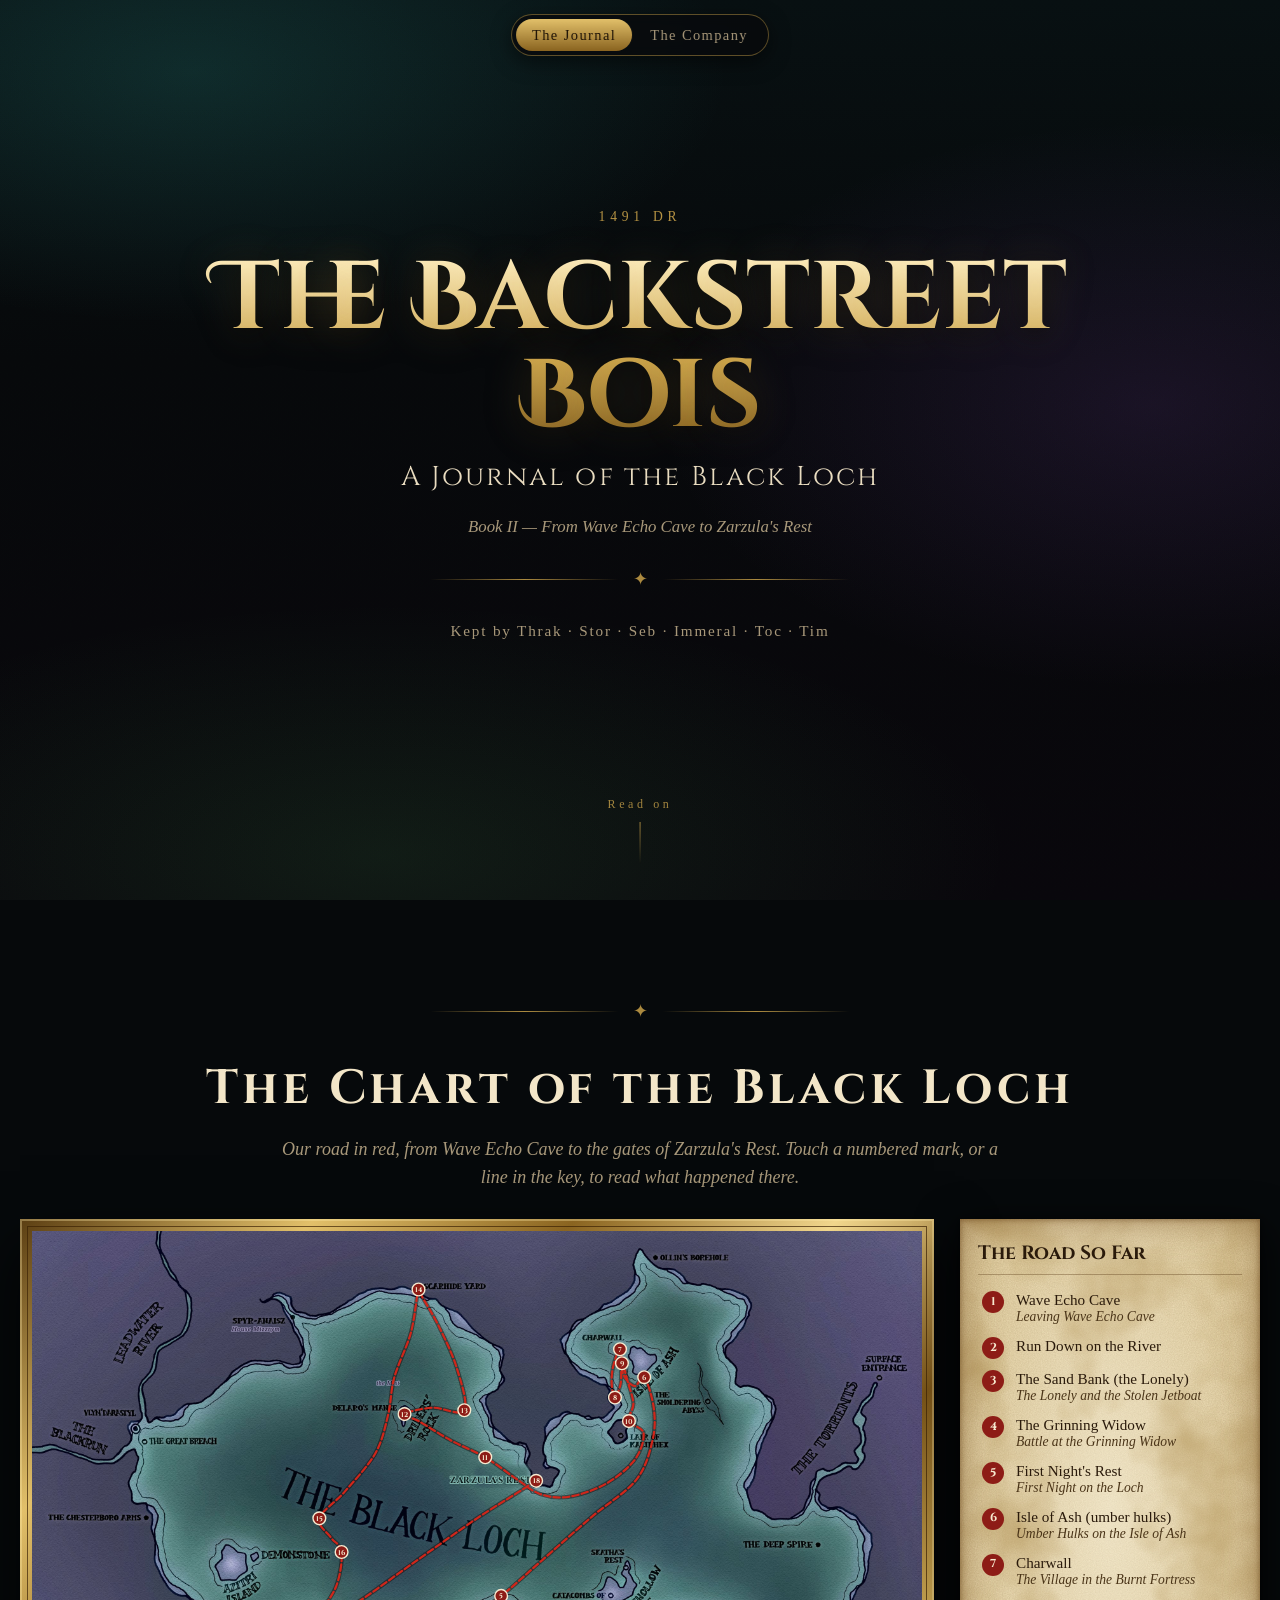
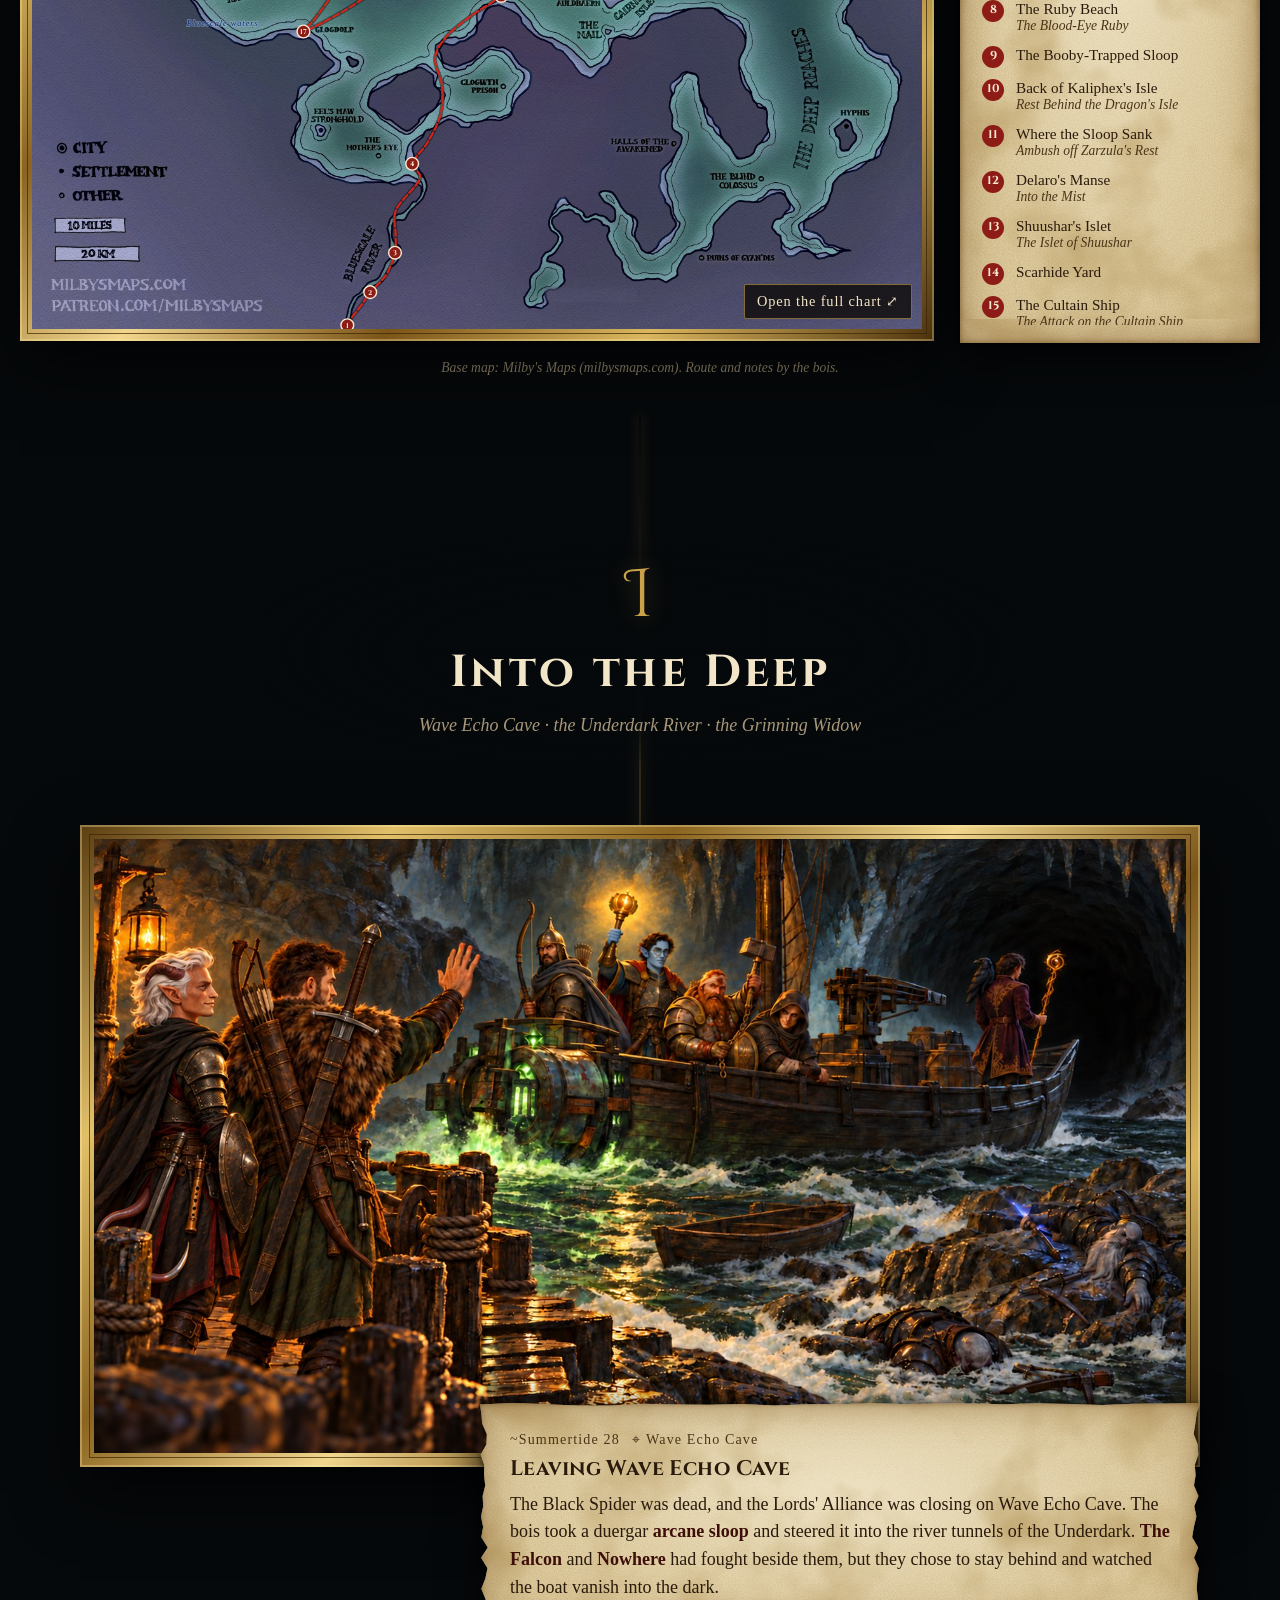
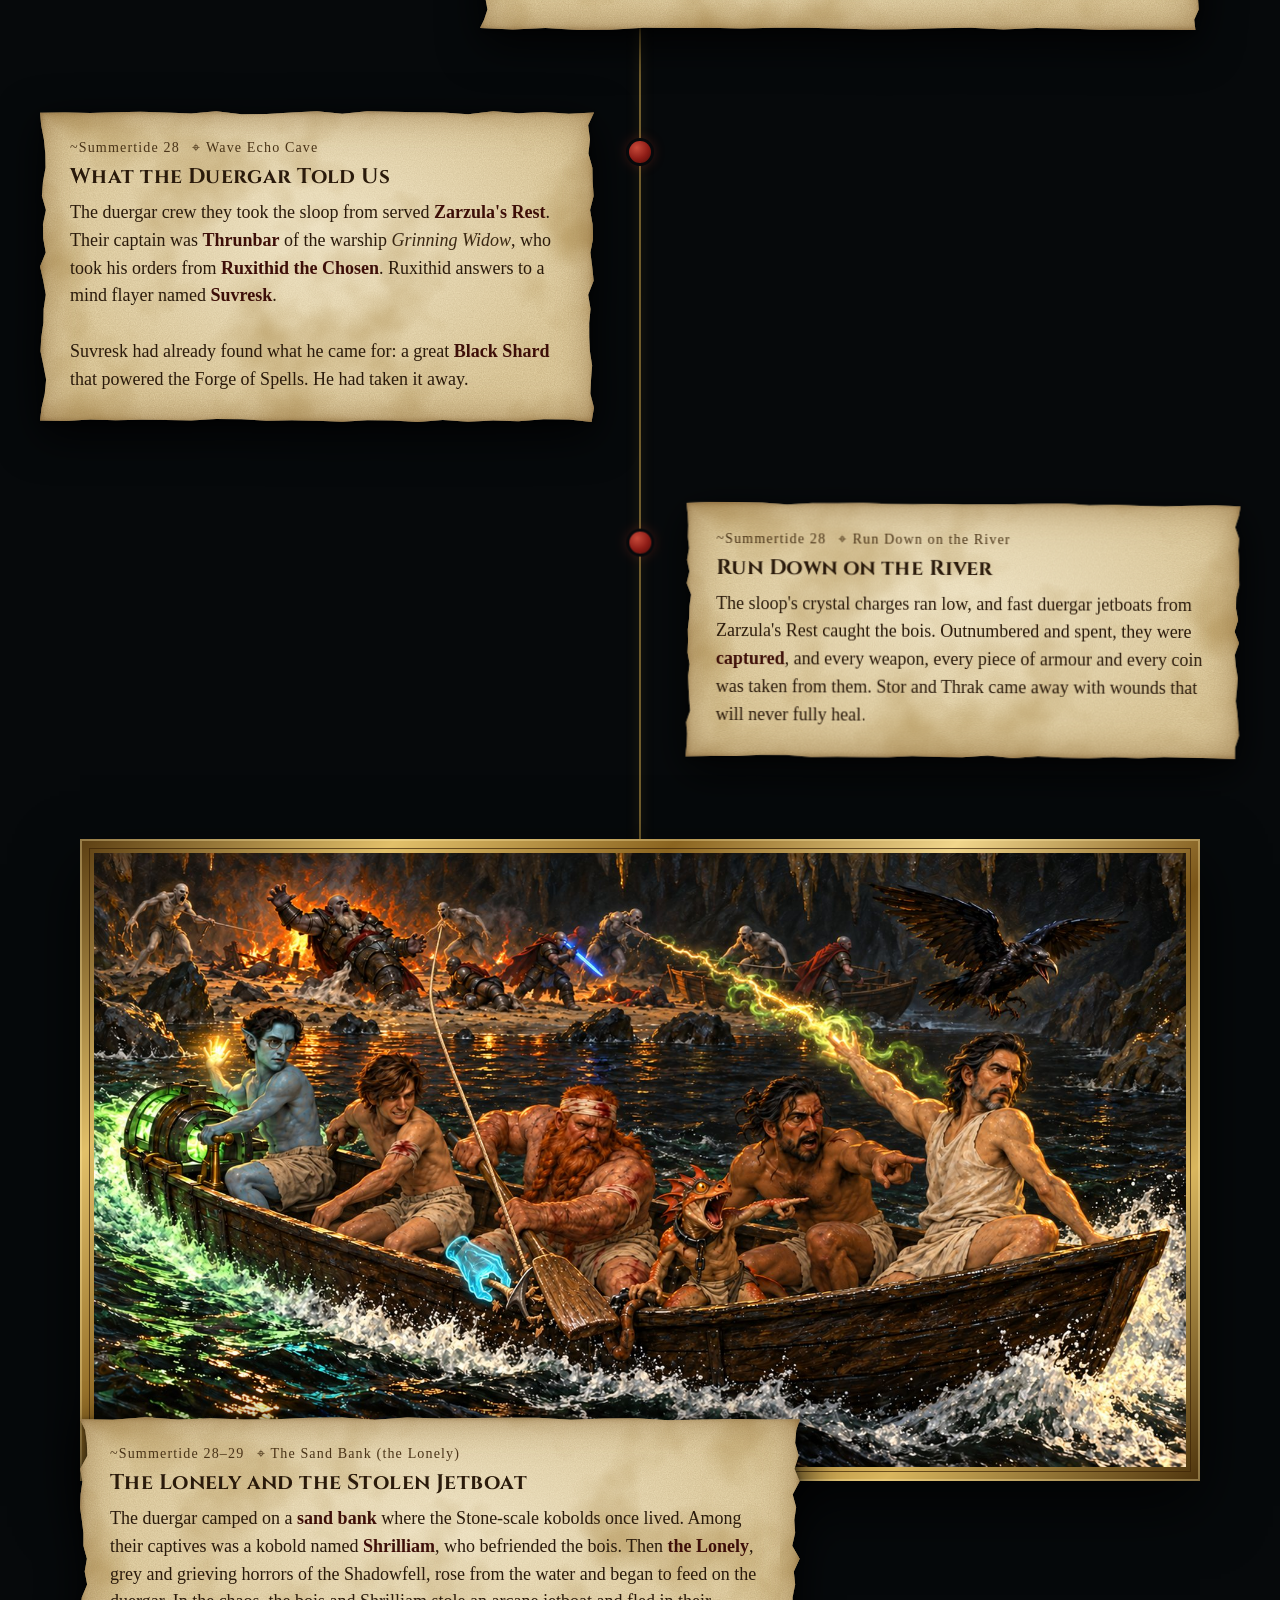
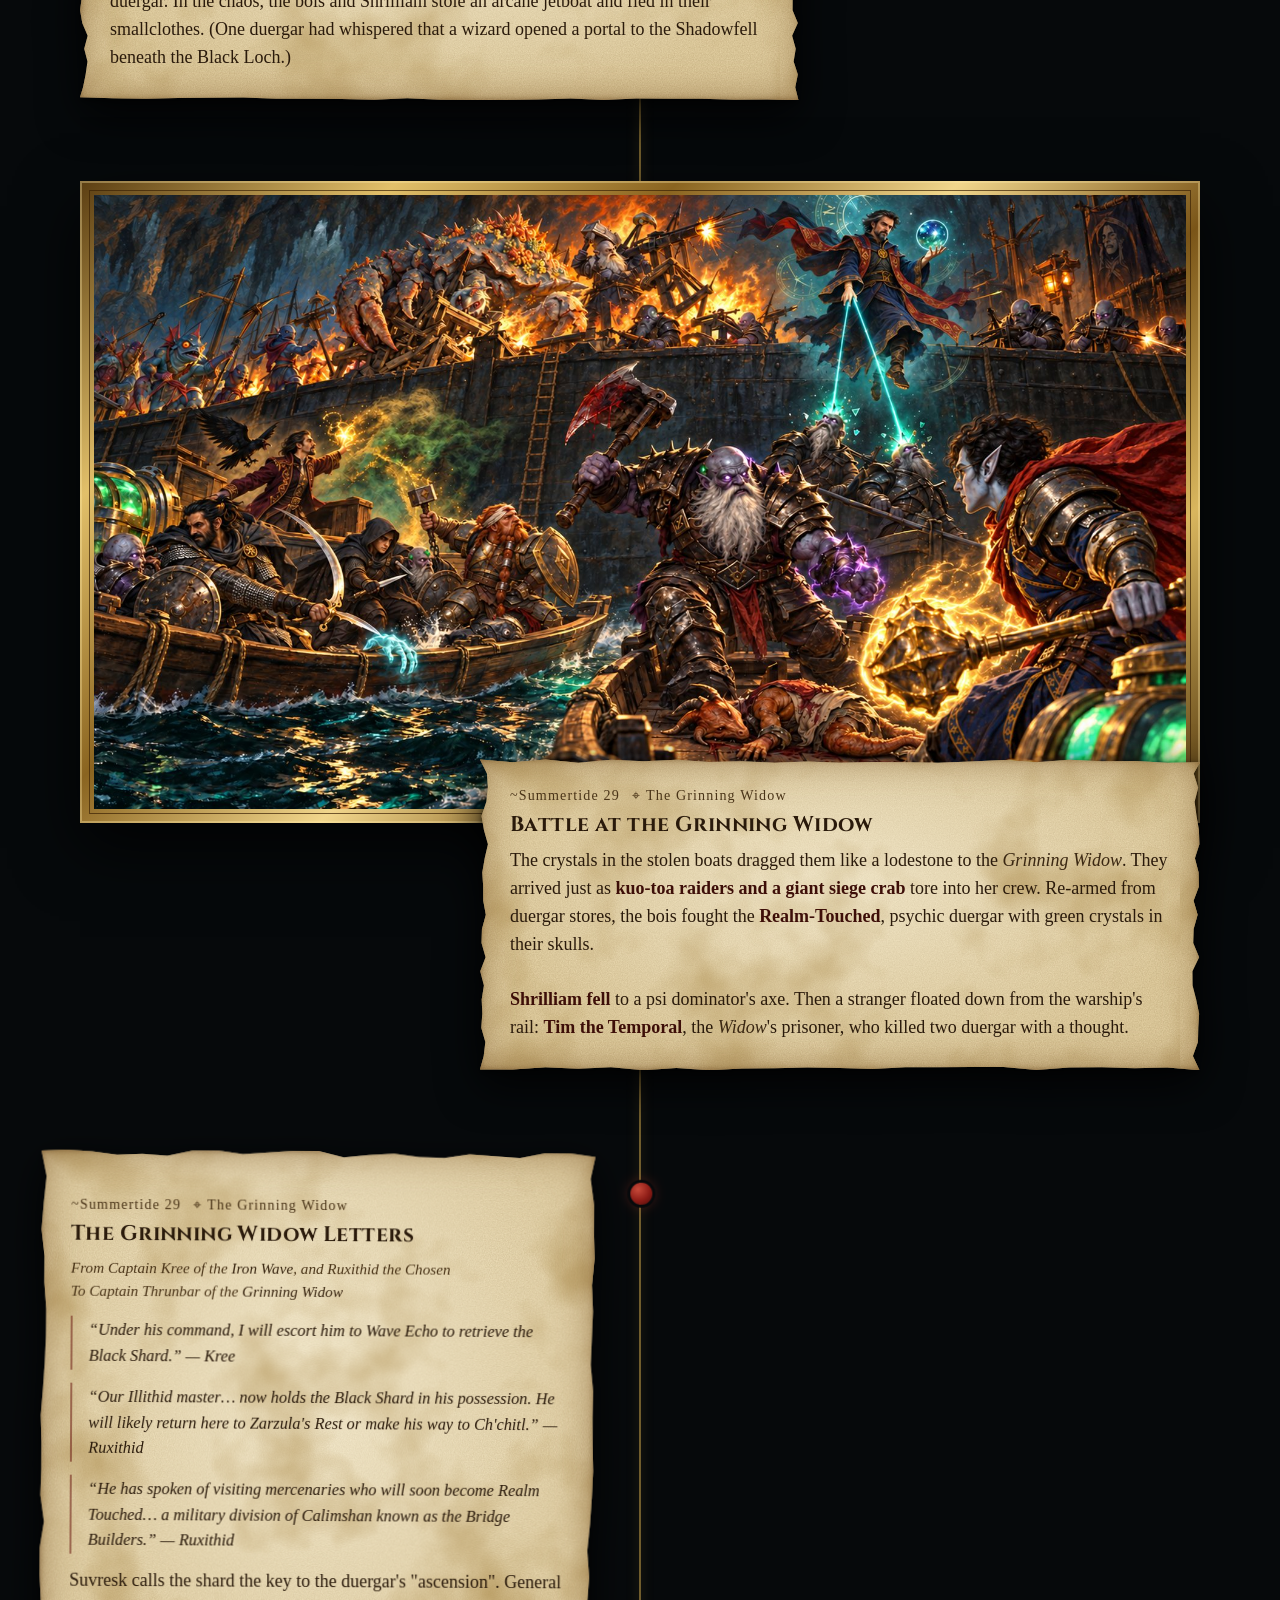
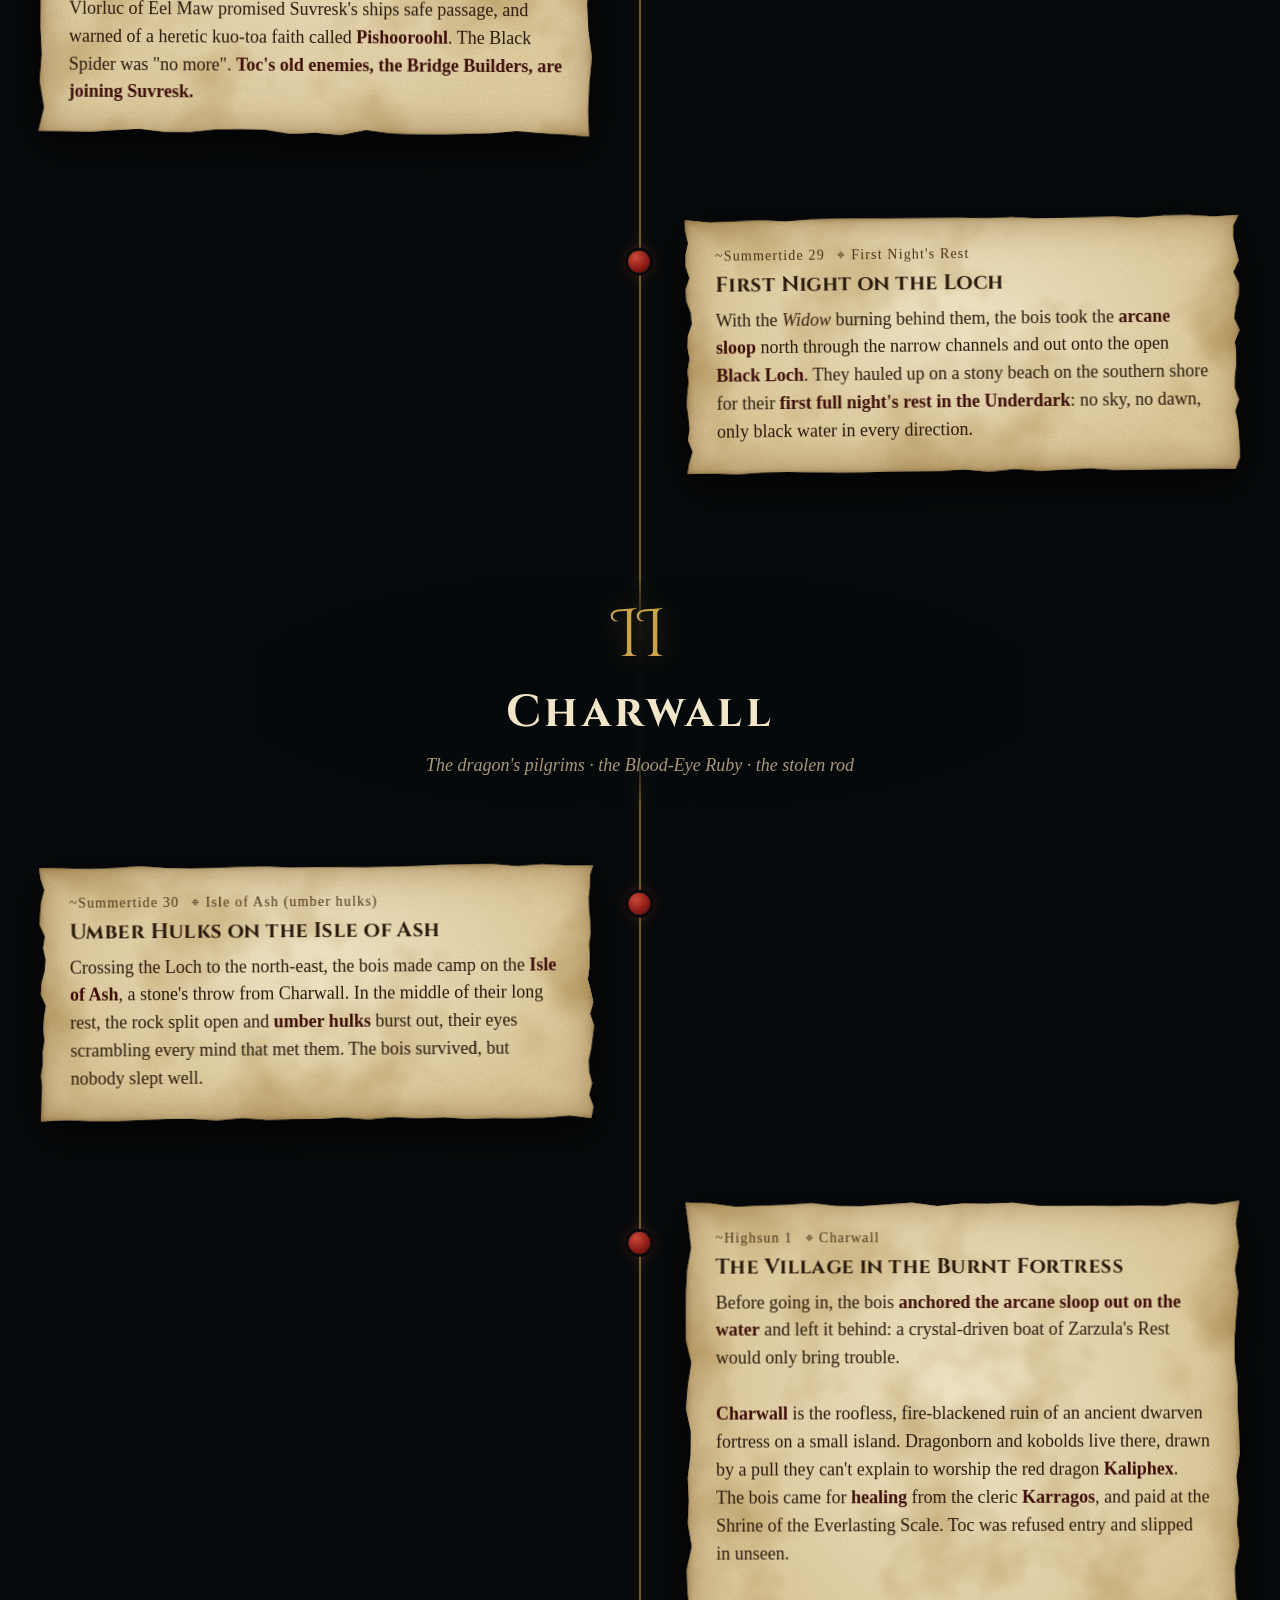
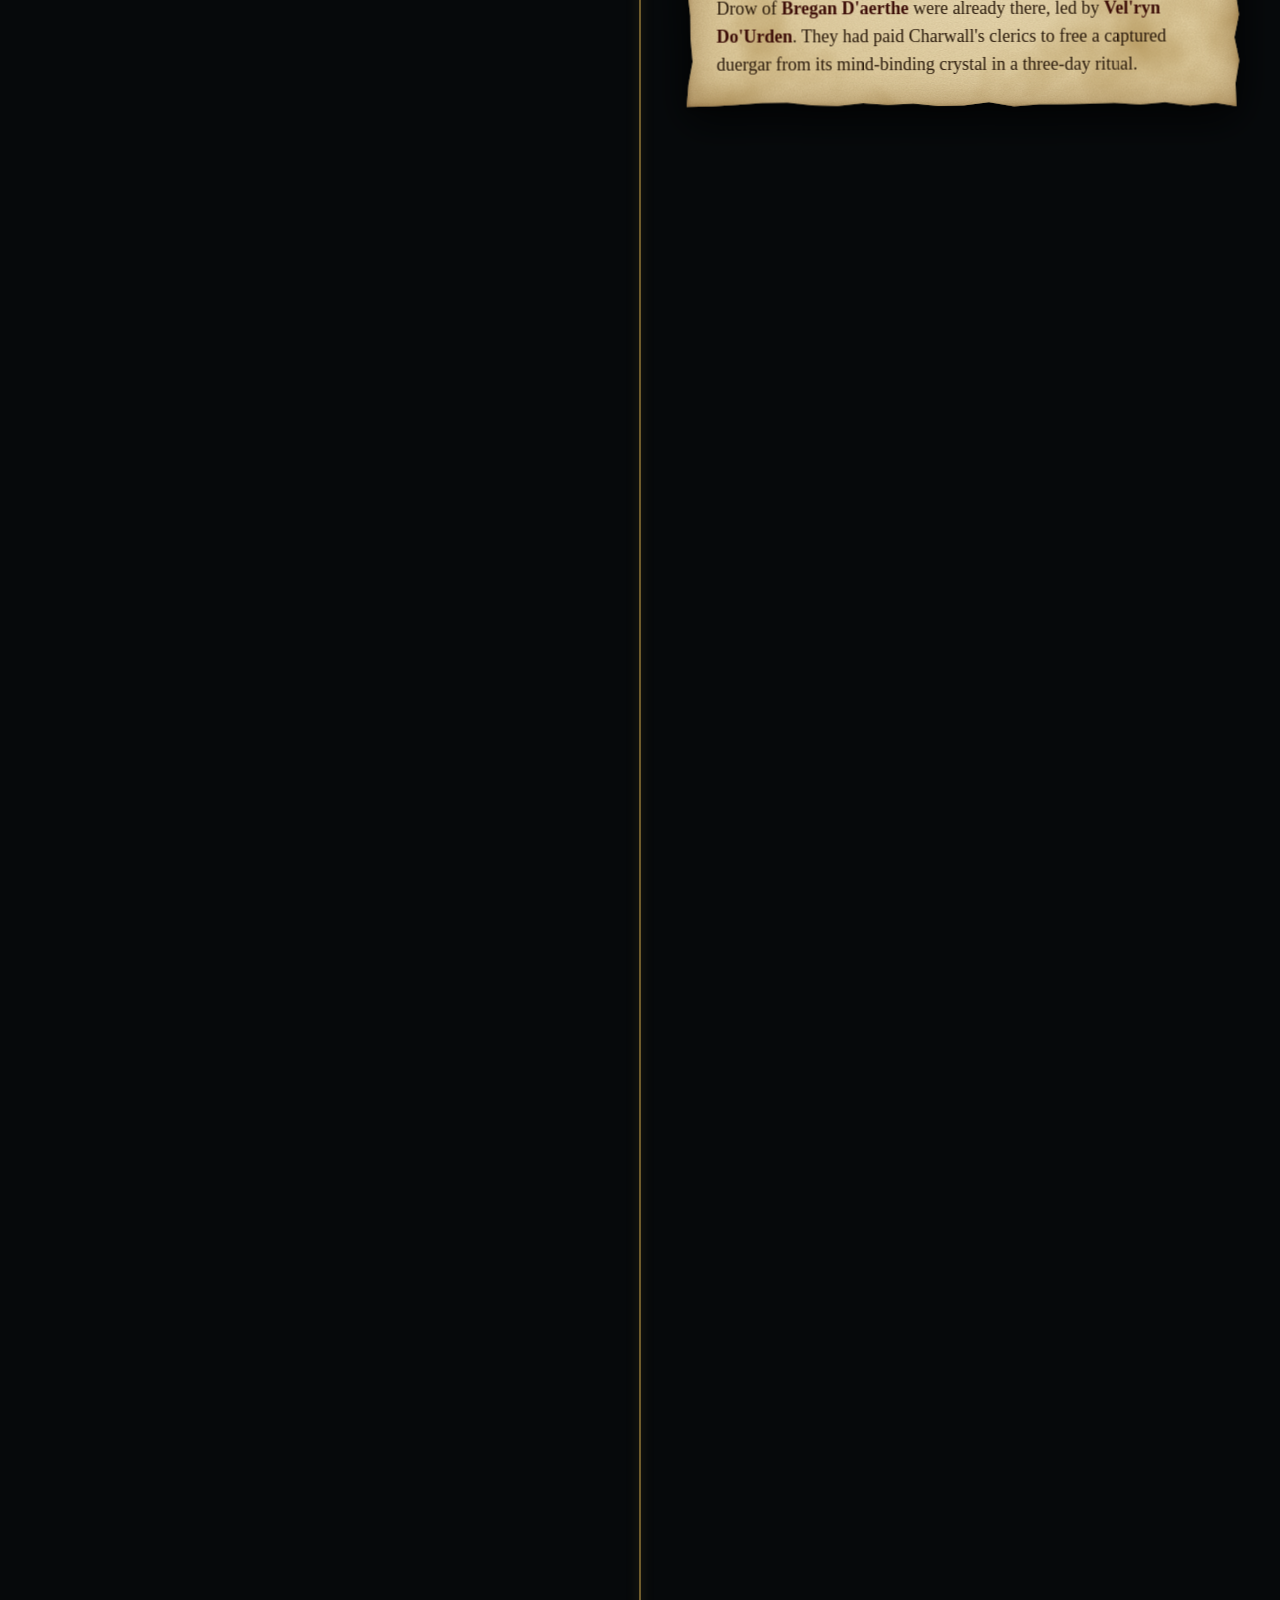
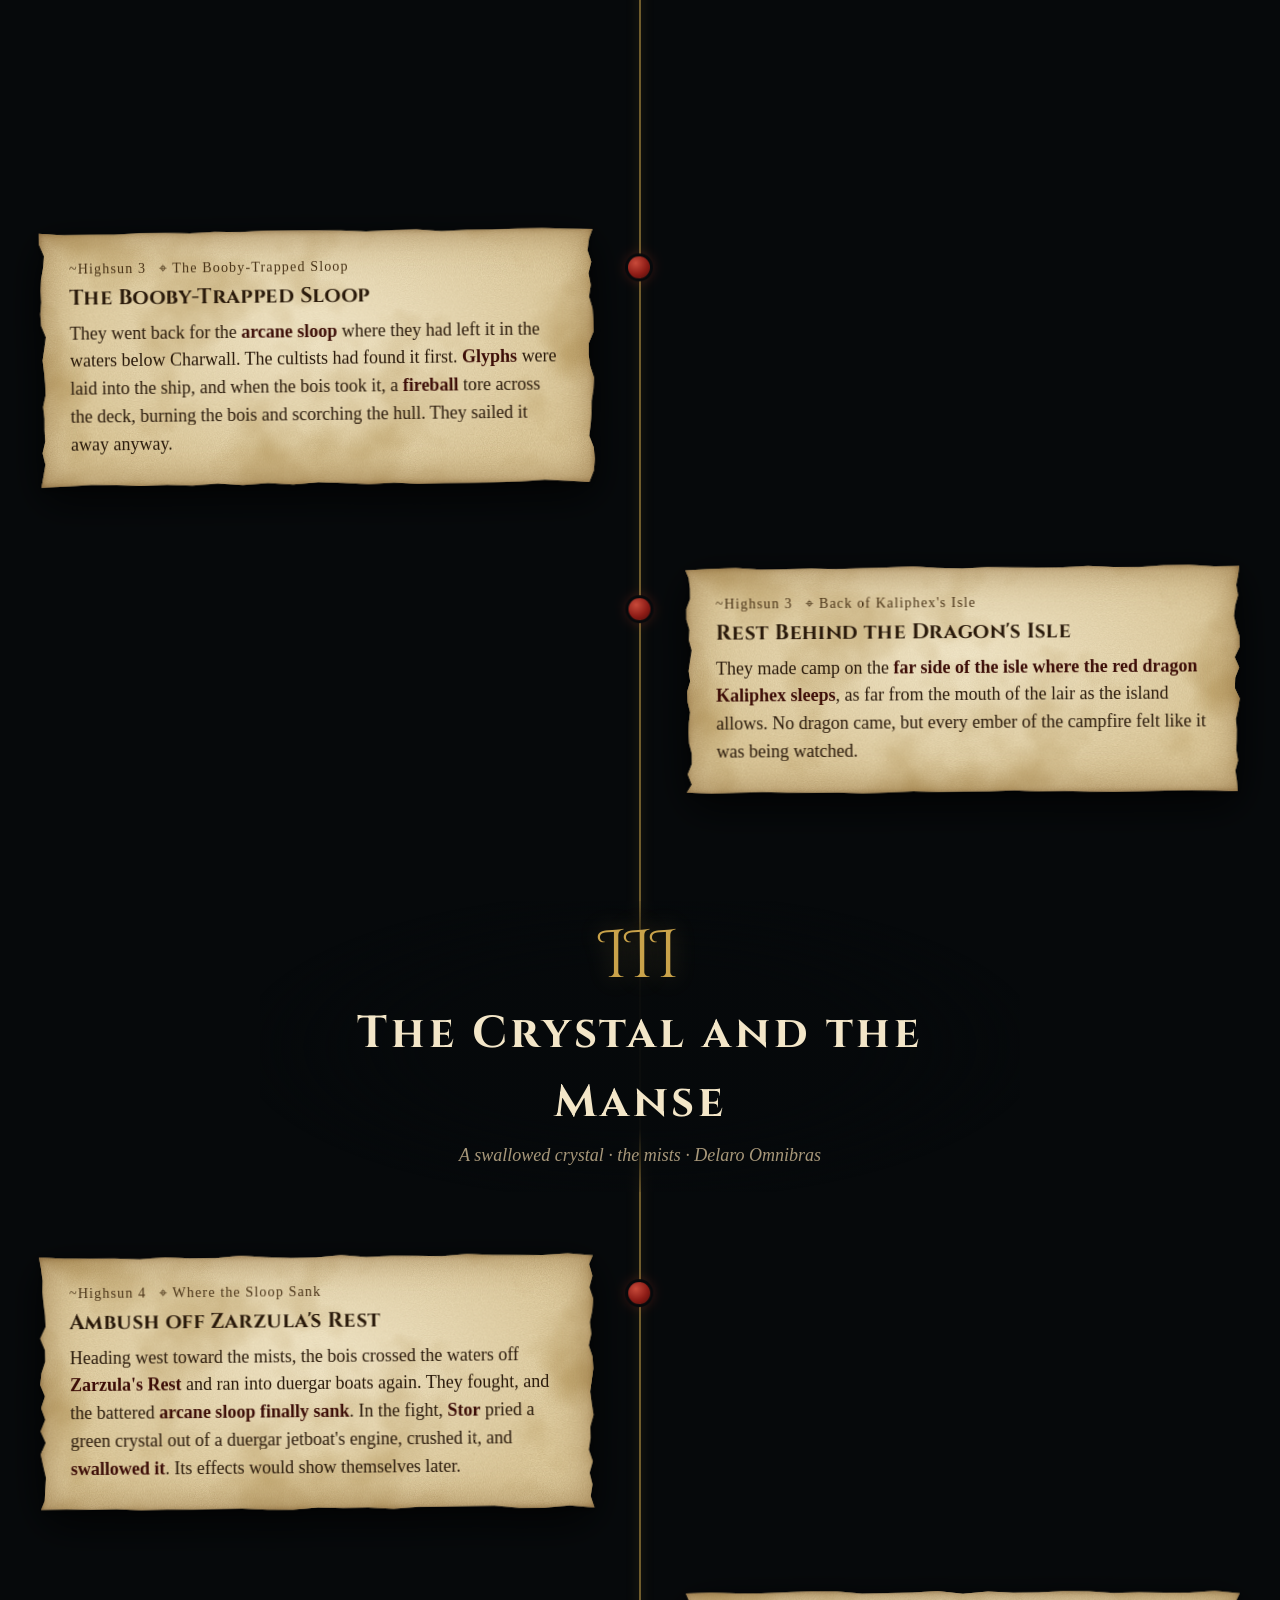
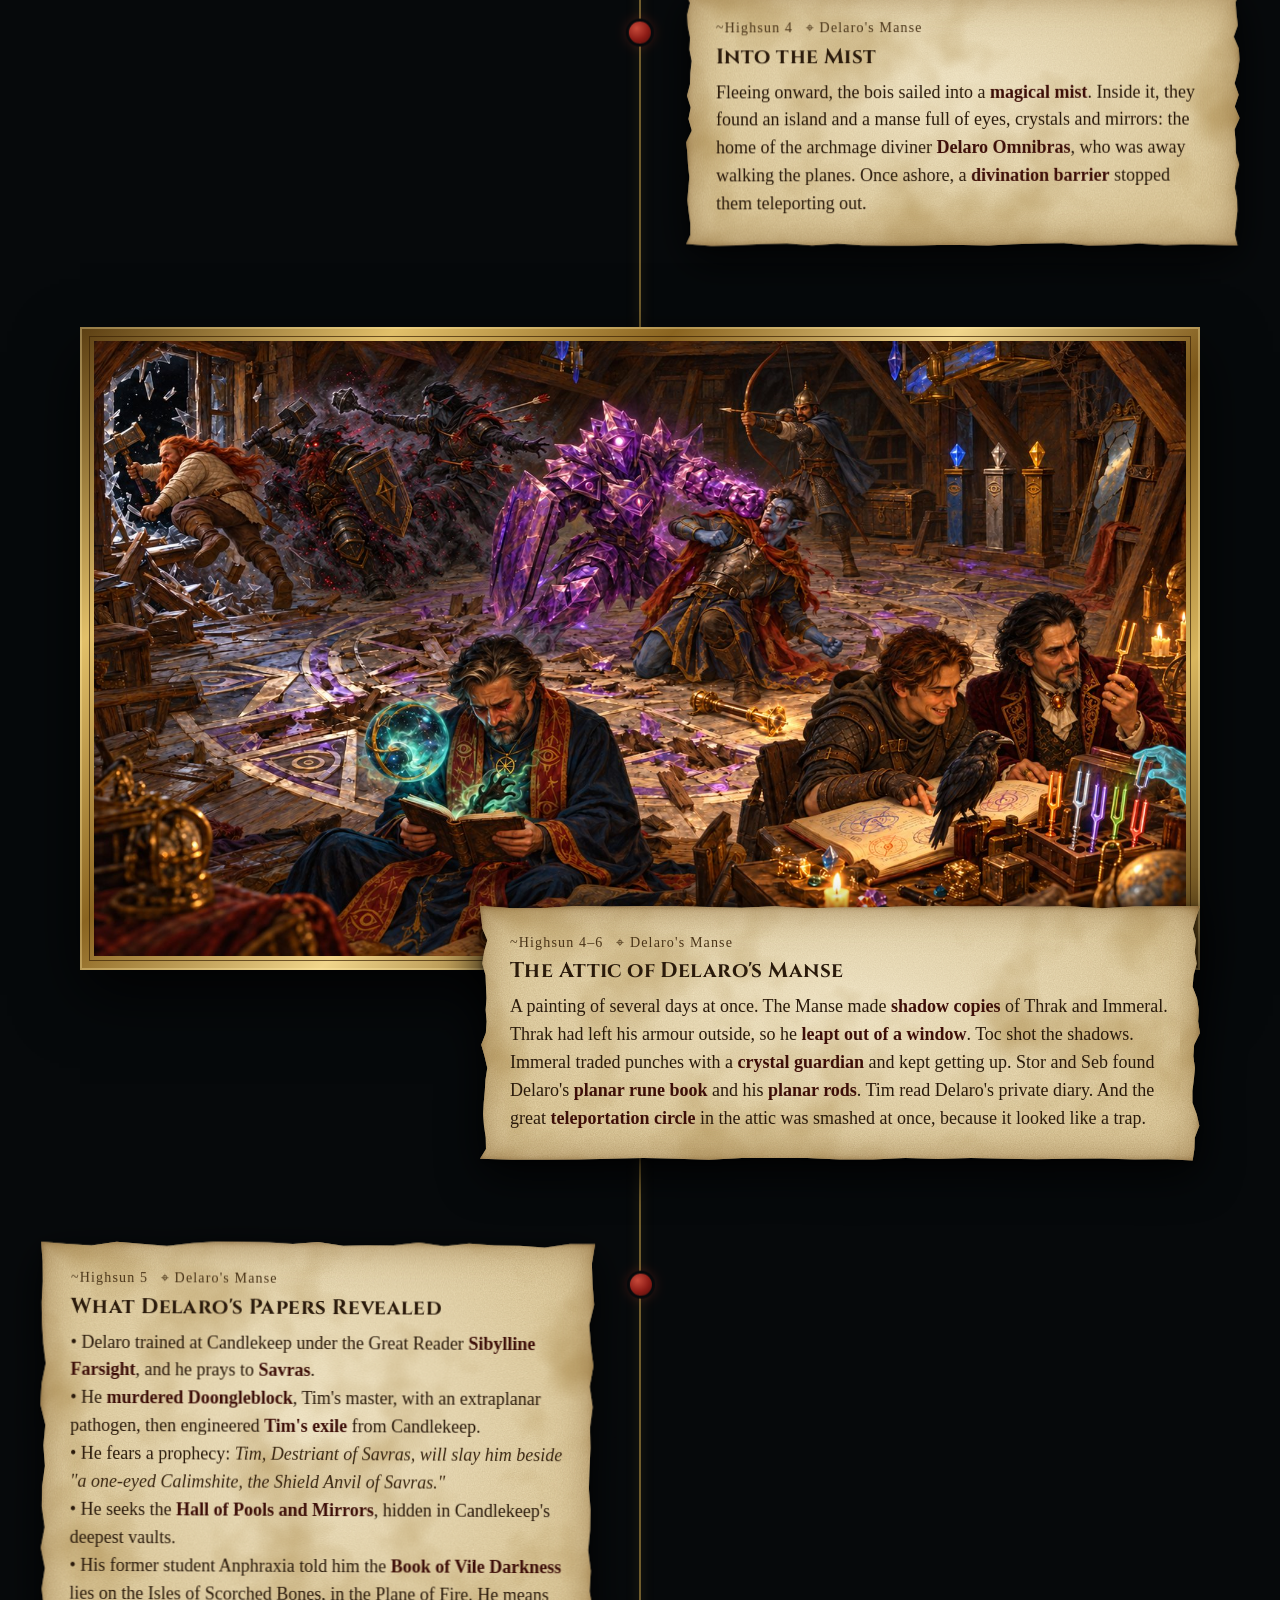
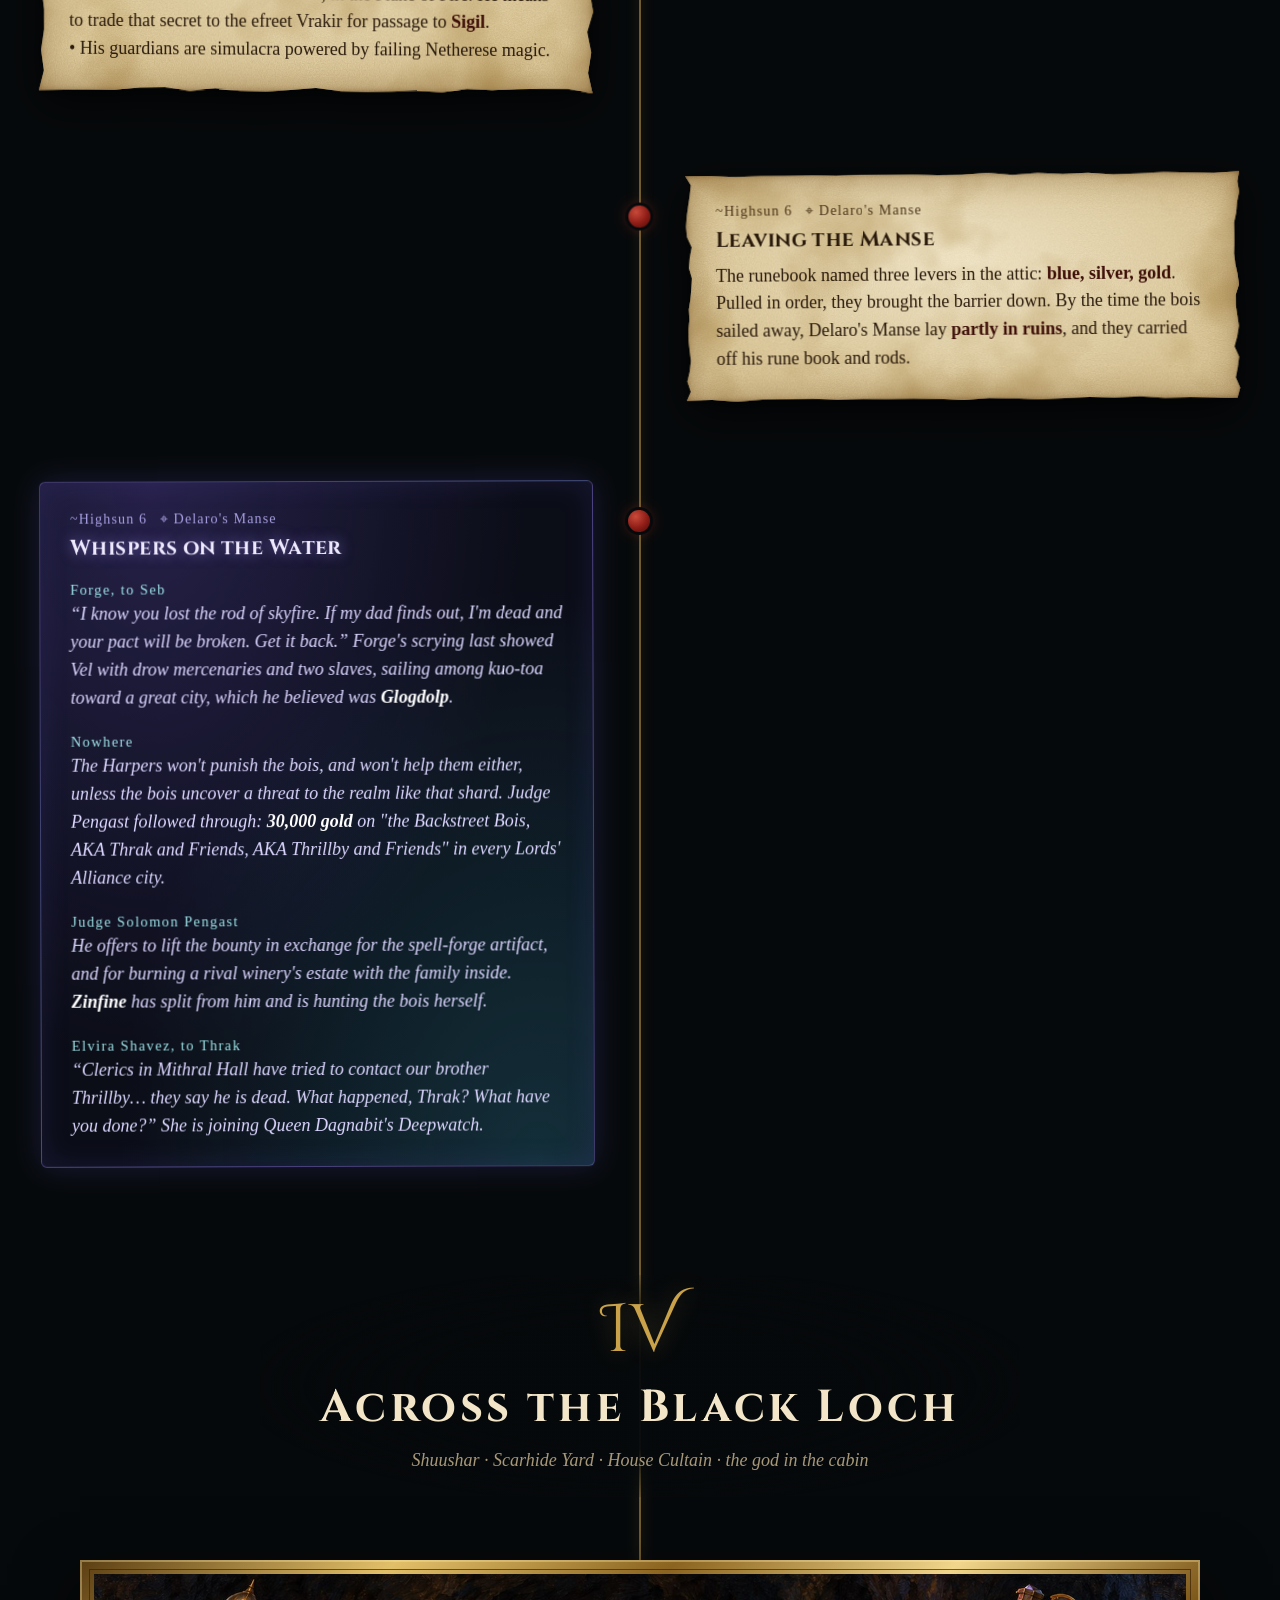
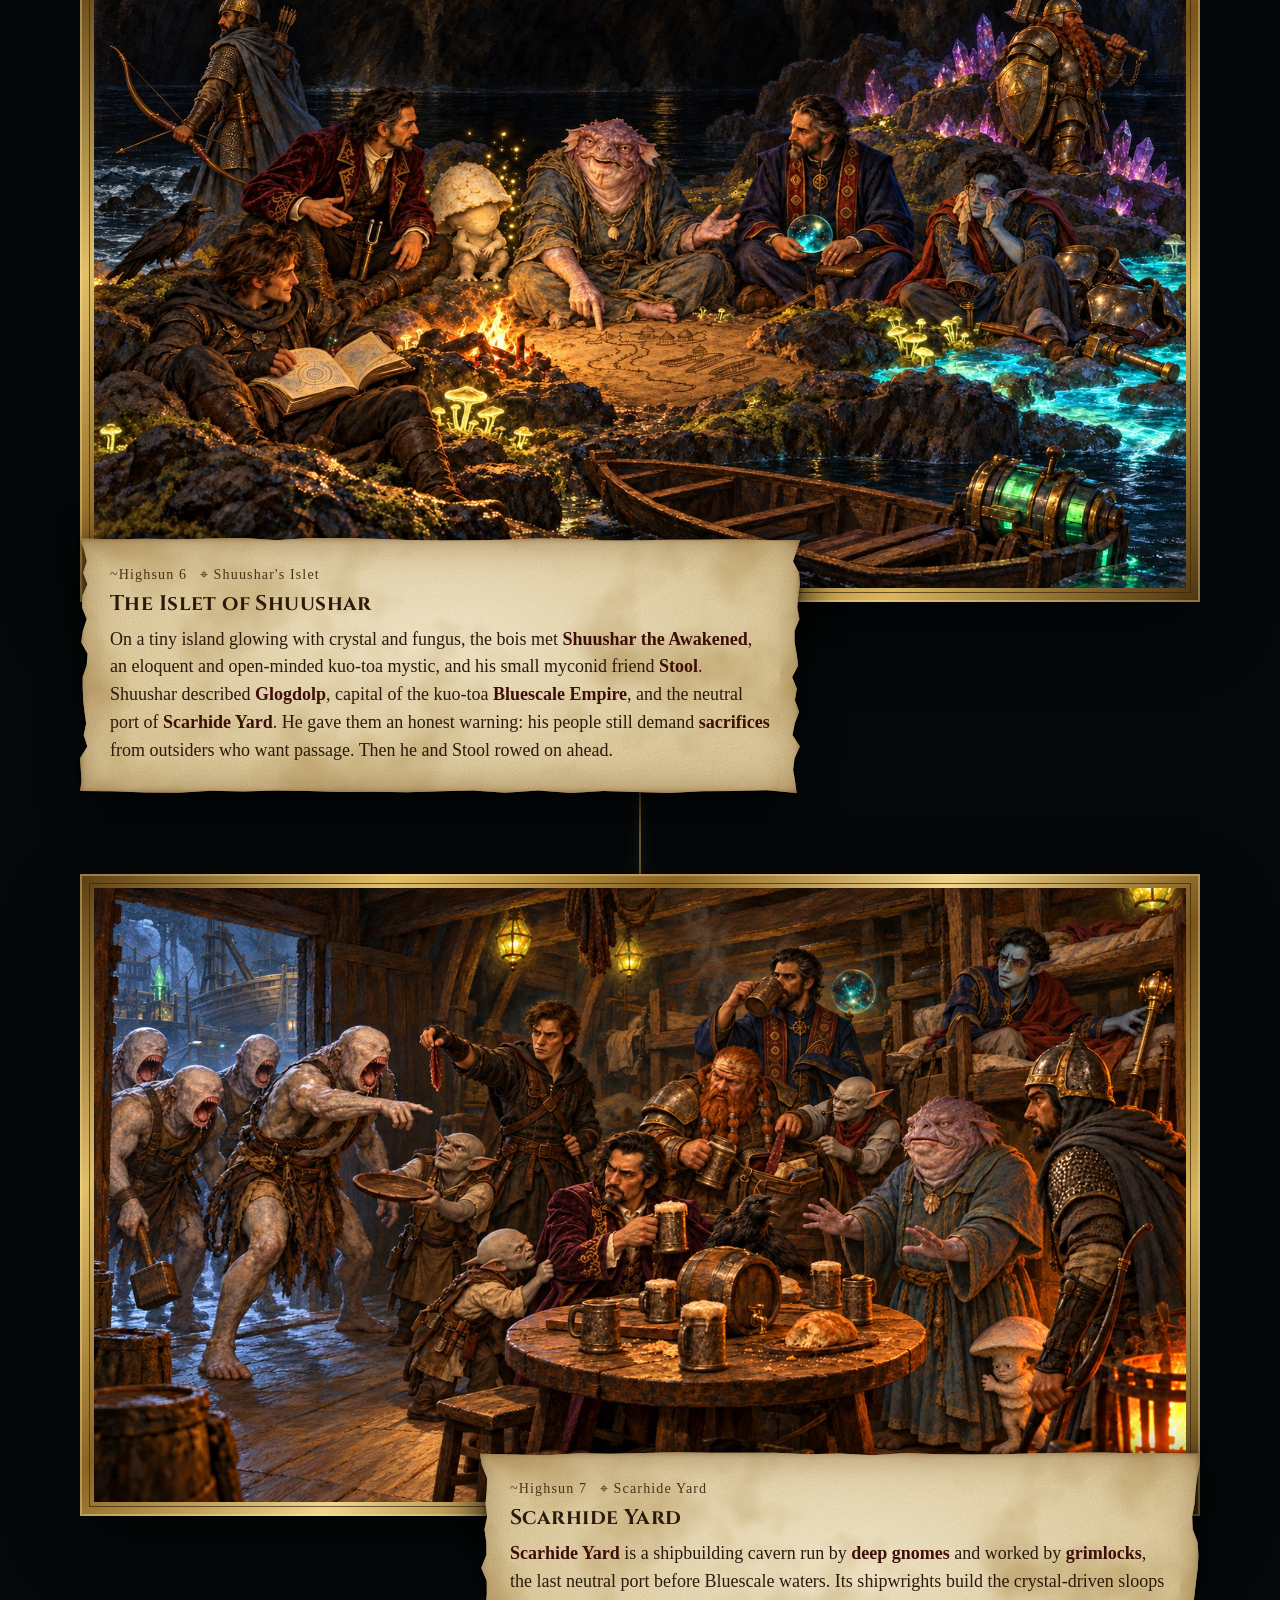
==== commit 12d122ab: "Real Black Loch map with traced route, new stops and the Web Around Suvresk Co-Authored-By: Claude O" ====
--- a/index.html
+++ b/index.html
@@ -17,7 +17,7 @@
 <link rel="preconnect" href="https://fonts.googleapis.com">
 <link rel="preconnect" href="https://fonts.gstatic.com" crossorigin>
 <link href="https://fonts.googleapis.com/css2?family=Cinzel:wght@500;700&family=Cinzel+Decorative:wght@700&family=IM+Fell+English:ital@0;1&family=IM+Fell+English+SC&display=swap" rel="stylesheet">
-<link rel="stylesheet" href="style.css?v=202610231356">
+<link rel="stylesheet" href="style.css?v=202610251441">
 </head>
 <body>
   <div class="backdrop" aria-hidden="true"></div>
@@ -37,18 +37,38 @@
   </header>
 
   <section class="chart-section" id="chart" aria-labelledby="chart-title">
-    <div class="chart-frame">
-      <div class="chart-sheet">
-        <h2 id="chart-title">The Cartographer's Chart</h2>
-        <p class="chart-note">A rough sketch of our wanderings, not to scale. The true map of the Black Loch is still being drawn. Touch a mark to find its entry.</p>
+    <div class="chart-head">
+      <div class="flourish">✦</div>
+      <h2 id="chart-title">The Chart of the Black Loch</h2>
+      <p>Our road in red, from Wave Echo Cave to the gates of Zarzula's Rest. Touch a numbered mark, or a line in the key, to read what happened there.</p>
+    </div>
+    <div class="chart-layout">
+      <div class="map-frame">
         <div id="big-chart"></div>
+        <button type="button" class="map-open" id="open-full-map">Open the full chart ⤢</button>
+      </div>
+      <div class="chart-key parch-wrap">
+        <div class="parchment">
+          <h3>The Road So Far</h3>
+          <ol class="legend" id="chart-legend"></ol>
+        </div>
       </div>
     </div>
+    <p class="chart-credit" id="chart-credit"></p>
   </section>
 
   <main class="timeline" id="timeline">
     <div class="spine" aria-hidden="true"></div>
   </main>
+
+  <section class="dossier" id="dossier" aria-labelledby="dossier-title">
+    <div class="ledger-head">
+      <div class="flourish">❦</div>
+      <h2 id="dossier-title">The Web Around Suvresk</h2>
+      <p id="dossier-sub"></p>
+    </div>
+    <div class="dossier-grid" id="dossier-grid"></div>
+  </section>
 
   <section class="ledger" id="ledger" aria-labelledby="ledger-title">
     <div class="ledger-head">
@@ -71,12 +91,17 @@
     </div>
   </aside>
 
+  <div class="full-map" id="full-map" hidden role="dialog" aria-modal="true" aria-label="The full chart of the Black Loch">
+    <button class="close" type="button" aria-label="Close the chart">×</button>
+    <div class="full-map-scroll"><div id="full-map-svg"></div></div>
+  </div>
+
   <div class="lightbox" id="lightbox" hidden role="dialog" aria-modal="true" aria-label="Painting">
     <button class="close" type="button" aria-label="Close">×</button>
     <figure style="margin:0"><img alt=""><p></p></figure>
   </div>
 
-  <script src="journal.js?v=202610231356"></script>
-  <script src="app.js?v=202610231356"></script>
+  <script src="journal.js?v=202610251441"></script>
+  <script src="app.js?v=202610251441"></script>
 </body>
 </html>
--- a/style.css
+++ b/style.css
@@ -107,12 +107,66 @@
     background: linear-gradient(var(--gold), transparent); animation: cue 2.4s ease-in-out infinite; }
   @keyframes cue { 0%,100% { transform: scaleY(.4); transform-origin: top; } 50% { transform: scaleY(1); } }
 
-  /* ── Chart section ── */
-  .chart-section { padding: 6vh 20px 4vh; display: grid; place-items: center; }
-  .chart-frame {
-    width: min(1100px, 100%);
-    filter: drop-shadow(0 18px 40px rgba(0,0,0,.7));
-  }
+  /* ── Chart section: the real map of the Black Loch ── */
+  .chart-section { padding: 8vh 20px 4vh; max-width: 1340px; margin: 0 auto; }
+  .chart-head { text-align: center; margin-bottom: 3vh; }
+  .chart-head h2 { font-family: var(--display); font-size: clamp(1.8rem, 5vw, 3rem); letter-spacing: .08em; margin: .2em 0; color: #f3e6c8; }
+  .chart-head p { margin: 0 auto; max-width: 720px; font-style: italic; color: var(--muted-light); }
+  .chart-layout { display: grid; grid-template-columns: minmax(0, 1fr) 300px; gap: 26px; align-items: start; }
+  .map-frame {
+    position: relative; padding: 12px;
+    background: linear-gradient(135deg, #5b3e12, #e2c06a 18%, #8a6420 34%, #f1d68c 50%, #7a5518 66%, #d9b65e 82%, #4e340d);
+    box-shadow: 0 25px 60px rgba(0,0,0,.75), inset 0 0 0 2px rgba(255, 235, 170, .35);
+  }
+  .map-frame::before { content: ""; position: absolute; inset: 7px; border: 1px solid rgba(60, 35, 5, .7); pointer-events: none; }
+  .map-svg { display: block; width: 100%; height: auto; background: #3e3d5c; }
+  .map-open {
+    position: absolute; right: 22px; bottom: 22px; font: inherit; font-family: var(--sc); font-size: .9rem; letter-spacing: .06em;
+    color: #f3e6c8; background: rgba(12, 10, 6, .78); border: 1px solid rgba(201,162,74,.6); padding: 5px 12px; cursor: pointer; border-radius: 2px;
+  }
+  .map-open:hover { color: var(--gold-bright); }
+  .chart-key .parchment { padding: 20px 18px 18px; }
+  .chart-key h3 { font-family: var(--display); margin: 0 0 .5em; font-size: 1.2rem; border-bottom: 1px solid rgba(80, 50, 15, .35); padding-bottom: .3em; }
+  .legend { list-style: none; margin: 0; padding: 0; max-height: 640px; overflow-y: auto; }
+  .legend button {
+    all: unset; box-sizing: border-box; cursor: pointer; display: grid; grid-template-columns: 26px 1fr; column-gap: 8px; width: 100%;
+    padding: 5px 4px; border-radius: 2px; color: var(--ink); line-height: 1.25;
+  }
+  .legend button:hover, .legend button:focus-visible { background: rgba(141, 28, 22, .1); outline: none; }
+  .legend .n {
+    grid-row: span 2; width: 22px; height: 22px; border-radius: 50%; display: grid; place-items: center; margin-top: 1px;
+    background: #8d1c16; color: #f7ead0; font-family: var(--display); font-size: .72rem; font-weight: 700;
+  }
+  .legend .nm { font-family: var(--sc); font-size: .95rem; }
+  .legend .ev { font-style: italic; font-size: .85rem; color: var(--ink-soft); }
+  .chart-credit { text-align: center; color: var(--muted-light); font-size: .85rem; font-style: italic; margin: 14px 0 0; }
+
+  /* map overlays (shared by every view of the chart) */
+  .map-svg .map-label { font-family: var(--display); font-weight: 700; letter-spacing: .05em; text-anchor: middle; pointer-events: none;
+    paint-order: stroke; stroke-linejoin: round; }
+  .map-svg .map-label.fix { fill: #10201f; stroke: rgba(150, 205, 195, .75); stroke-width: 3px; text-transform: uppercase; }
+  .map-svg .map-label.note { fill: #1c1430; stroke: rgba(200, 190, 230, .55); stroke-width: 2.5px; font-style: italic; font-family: var(--serif); font-weight: 400; }
+  .map-svg .map-label.realm { fill: #0d2a6a; stroke: rgba(170, 200, 240, .5); stroke-width: 2.5px; font-style: italic; font-family: var(--serif); font-weight: 400; letter-spacing: .12em; }
+  .map-svg .route-shadow { fill: none; stroke: rgba(20, 0, 0, .45); stroke-width: 6.5; stroke-linecap: round; stroke-linejoin: round; }
+  .map-svg .route { fill: none; stroke: #d0261a; stroke-width: 3.4; stroke-linecap: round; stroke-linejoin: round; stroke-dasharray: 10 5; }
+  .map-svg .stop { cursor: pointer; }
+  .map-svg .stop .dot { fill: #8d1c16; stroke: #f7ead0; stroke-width: 2.2; }
+  .map-svg .stop .num { fill: #f7ead0; font-family: var(--display); font-weight: 700; font-size: 11px; text-anchor: middle; pointer-events: none; }
+  .map-svg .stop .ring { fill: none; stroke: #ff6a4a; stroke-width: 2.5; opacity: 0; }
+  .map-svg .stop:hover .dot, .map-svg .stop:focus-visible .dot { fill: #c62f1f; stroke-width: 3; }
+  .map-svg .stop:focus { outline: none; }
+  .map-svg .stop.future { opacity: .0; pointer-events: none; }
+  .map-svg .stop.active .dot { fill: #e0402c; }
+  .map-svg .stop.active .ring { opacity: 1; animation: ring 1.8s ease-out infinite; transform-box: fill-box; transform-origin: center; }
+  @keyframes ring { from { transform: scale(1); opacity: .9; } to { transform: scale(2.8); opacity: 0; } }
+
+  /* full-screen chart */
+  .full-map { position: fixed; inset: 0; z-index: 60; background: rgba(3, 4, 6, .94); display: grid; place-items: center; padding: 3vh 2vw; }
+  .full-map[hidden] { display: none !important; }
+  .full-map-scroll { max-width: 100%; max-height: 92vh; overflow: auto; -webkit-overflow-scrolling: touch; box-shadow: 0 0 0 8px #8a6420, 0 30px 80px rgba(0,0,0,.8); }
+  .full-map .map-svg { width: min(96vw, calc(92vh * 1400 / 1098)); }
+  .full-map .close { position: absolute; top: calc(10px + env(safe-area-inset-top, 0px)); right: 16px; z-index: 2; font: 2.2rem/1 var(--display); color: var(--gold); background: rgba(0,0,0,.5); border: 0; cursor: pointer; width: 44px; height: 44px; border-radius: 50%; }
+
   .chart-sheet {
     position: relative; padding: clamp(14px, 3vw, 34px);
     background:
@@ -123,25 +177,26 @@
     color: var(--ink);
     box-shadow: inset 0 0 70px rgba(90, 55, 15, .65);
   }
-  .chart-sheet h2 {
-    font-family: var(--display); text-align: center; margin: 0 0 4px;
-    font-size: clamp(1.3rem, 3vw, 2rem); letter-spacing: .06em;
-  }
-  .chart-sheet .chart-note { text-align: center; font-style: italic; color: var(--ink-soft); margin: 0 0 10px; font-size: .95rem; }
-  .chart-svg { width: 100%; height: auto; display: block; }
-  .chart-svg .loch { fill: rgba(30, 55, 60, .22); stroke: rgba(60, 40, 15, .65); stroke-width: 2.5; }
-  .chart-svg .loch-label { font-family: var(--display); font-size: 34px; fill: rgba(60, 40, 15, .35); letter-spacing: 10px; }
-  .chart-svg .route { fill: none; stroke: #7a1d12; stroke-width: 3.2; stroke-dasharray: 2 9; stroke-linecap: round; }
-  .chart-svg .route-ghost { fill: none; stroke: rgba(90, 60, 25, .25); stroke-width: 2; stroke-dasharray: 2 9; stroke-linecap: round; }
-  .chart-svg .node circle { fill: #e9d7a8; stroke: #3c260c; stroke-width: 2.5; }
-  .chart-svg .node.visited circle { fill: #7a1d12; }
-  .chart-svg .node.active circle { fill: #c62f1f; stroke: #2a1a0b; }
-  .chart-svg .node.active .ring { fill: none; stroke: #c62f1f; stroke-width: 2; animation: ring 1.8s ease-out infinite; transform-box: fill-box; transform-origin: center; }
-  @keyframes ring { from { transform: scale(1); opacity: .9; } to { transform: scale(3.2); opacity: 0; } }
-  .chart-svg .node text { font-family: var(--sc); font-size: 19px; fill: #2a1a0b; paint-order: stroke; stroke: rgba(235, 220, 180, .85); stroke-width: 4px; }
-  .chart-svg .node { cursor: pointer; }
-  .chart-svg .node:hover circle, .chart-svg .node:focus-visible circle { stroke: #9a1a10; stroke-width: 4; }
-  .chart-svg .compass text { font-family: var(--display); font-size: 16px; fill: rgba(60,40,15,.7); }
+
+  /* ── Dossier: the web around Suvresk ── */
+  .dossier { padding: 8vh 20px 4vh; max-width: 1240px; margin: 0 auto; }
+  .dossier-grid { display: grid; grid-template-columns: repeat(auto-fit, minmax(310px, 1fr)); gap: 40px 28px; }
+  .dossier-card { position: relative; transition: transform .4s ease; }
+  .dossier-card .pin {
+    position: absolute; top: -9px; left: 50%; transform: translateX(-50%); z-index: 2; width: 20px; height: 20px; border-radius: 50%;
+    background: radial-gradient(circle at 35% 30%, #e0604c, #8d1c16 60%, #3e0806); box-shadow: 0 3px 6px rgba(0,0,0,.6);
+  }
+  .dossier-card .parchment { padding-top: 30px; }
+  .dossier-card h3 { font-family: var(--display); font-size: 1.3rem; margin: 0; }
+  .dossier-card .role { font-style: italic; color: var(--ink-soft); margin: .1em 0 .6em; font-size: .95rem; }
+  .dossier-card p { margin: 0 0 .6em; font-size: 1rem; line-height: 1.5; }
+  .dossier-card .ties { display: flex; flex-wrap: wrap; gap: 6px; align-items: baseline; margin: .7em 0 .5em; padding-top: .6em; border-top: 1px dashed rgba(141, 28, 22, .45); }
+  .dossier-card .ties .lbl { font-family: var(--sc); font-size: .82rem; color: #8d1c16; margin-right: 2px; }
+  .dossier-card .ties a { font-family: var(--sc); font-size: .82rem; color: #3d0e08; text-decoration: none; border: 1px solid rgba(141, 28, 22, .45); padding: 0 8px; border-radius: 2px; background: rgba(255, 245, 220, .3); }
+  .dossier-card .ties a:hover { background: rgba(141, 28, 22, .15); }
+  .dossier-card .source { font-size: .85rem; color: var(--ink-soft); font-style: italic; margin: 0; }
+  .dossier-card.flash { animation: flash 1.4s ease; }
+  @keyframes flash { 0%, 100% { filter: none; } 30% { filter: drop-shadow(0 0 18px rgba(240, 200, 110, .9)); } }
 
   /* ── Timeline ── */
   .timeline { position: relative; padding: 2vh 20px 10vh; max-width: 1240px; margin: 0 auto; }
@@ -298,9 +353,9 @@
     font: inherit; font-family: var(--sc); font-size: .8rem; background: transparent; color: var(--wax);
     border: 1px solid rgba(141, 28, 22, .55); padding: 1px 8px; cursor: pointer; border-radius: 2px;
   }
-  .mini-chart.collapsed .chart-svg { display: none; }
-  .mini-chart .chart-svg .node text { display: none; }
-  .mini-chart .chart-svg .loch-label { display: none; }
+  .mini-chart.collapsed .map-svg { display: none; }
+  .mini-chart .map-svg { aspect-ratio: 380 / 270; height: auto; border: 1px solid rgba(60, 35, 5, .6); }
+  .mini-chart .map-svg .stop .num { font-size: 10px; }
 
   /* ── Lightbox ── */
   .lightbox {
@@ -324,8 +379,17 @@
     .frame { padding: 8px; }
     .parchment { padding: 22px 20px 24px; }
     .mini-chart { width: 220px; right: 10px; bottom: calc(10px + env(safe-area-inset-bottom, 0px)); }
+    .chart-layout { grid-template-columns: 1fr; }
+    .legend { max-height: none; columns: 2; column-gap: 18px; }
+    .legend li { break-inside: avoid; }
+    .map-frame { padding: 7px; }
+    .map-open { right: 12px; bottom: 12px; font-size: .8rem; }
   }
   @media (max-width: 520px) {
+    .legend { columns: 1; }
+    .full-map { padding: 0; }
+    .full-map-scroll { max-height: 100vh; max-height: 100dvh; box-shadow: none; }
+    .full-map .map-svg { width: 1300px; }
     .mini-chart { width: auto; left: auto; }
     .mini-chart:not(.collapsed) { width: calc(100vw - 20px); }
   }
@@ -333,7 +397,8 @@
   @media (prefers-reduced-motion: reduce) {
     html { scroll-behavior: auto; }
     .reveal { opacity: 1; transform: none; transition: none; }
-    .mote, .scroll-cue span, .chart-svg .node.active .ring { animation: none; display: none; }
+    .mote, .scroll-cue span { animation: none; display: none; }
+    .map-svg .stop.active .ring { animation: none; }
   }
 
 /* ── Site navigation (shared) ── */
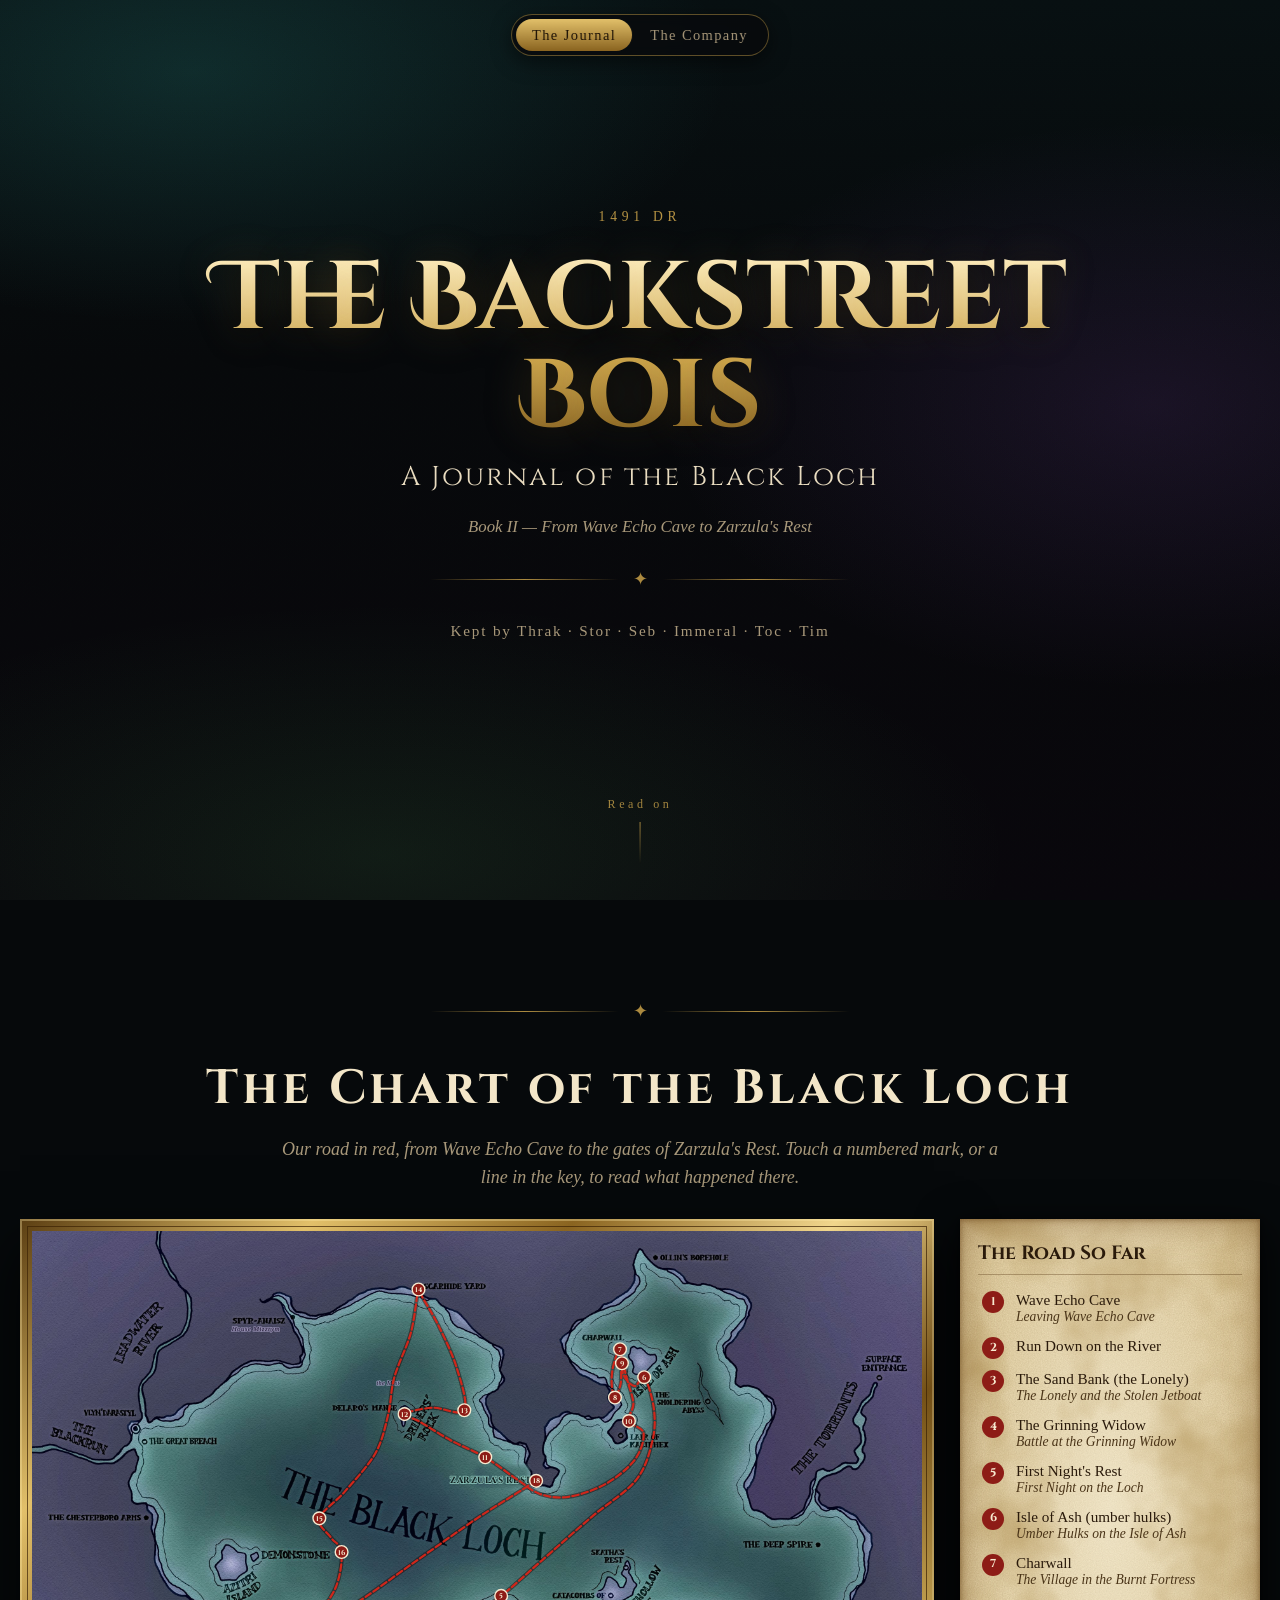
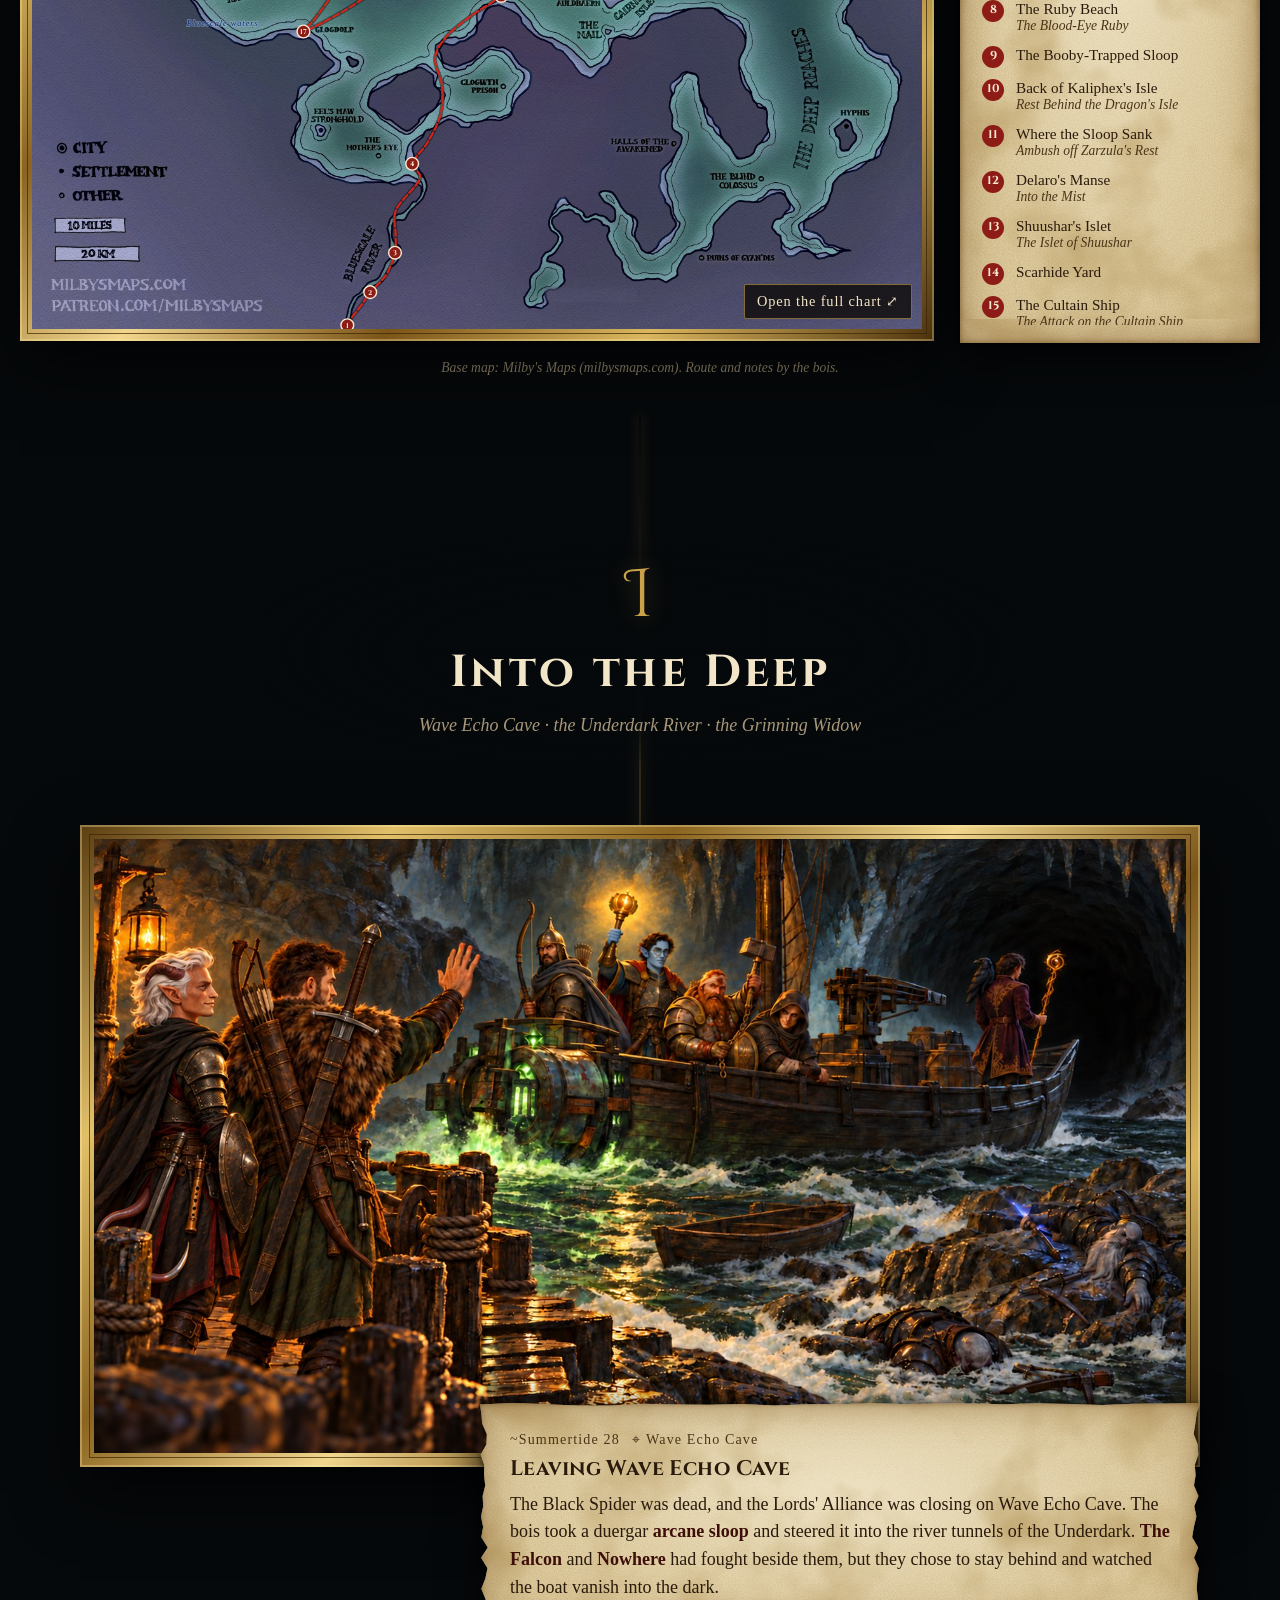
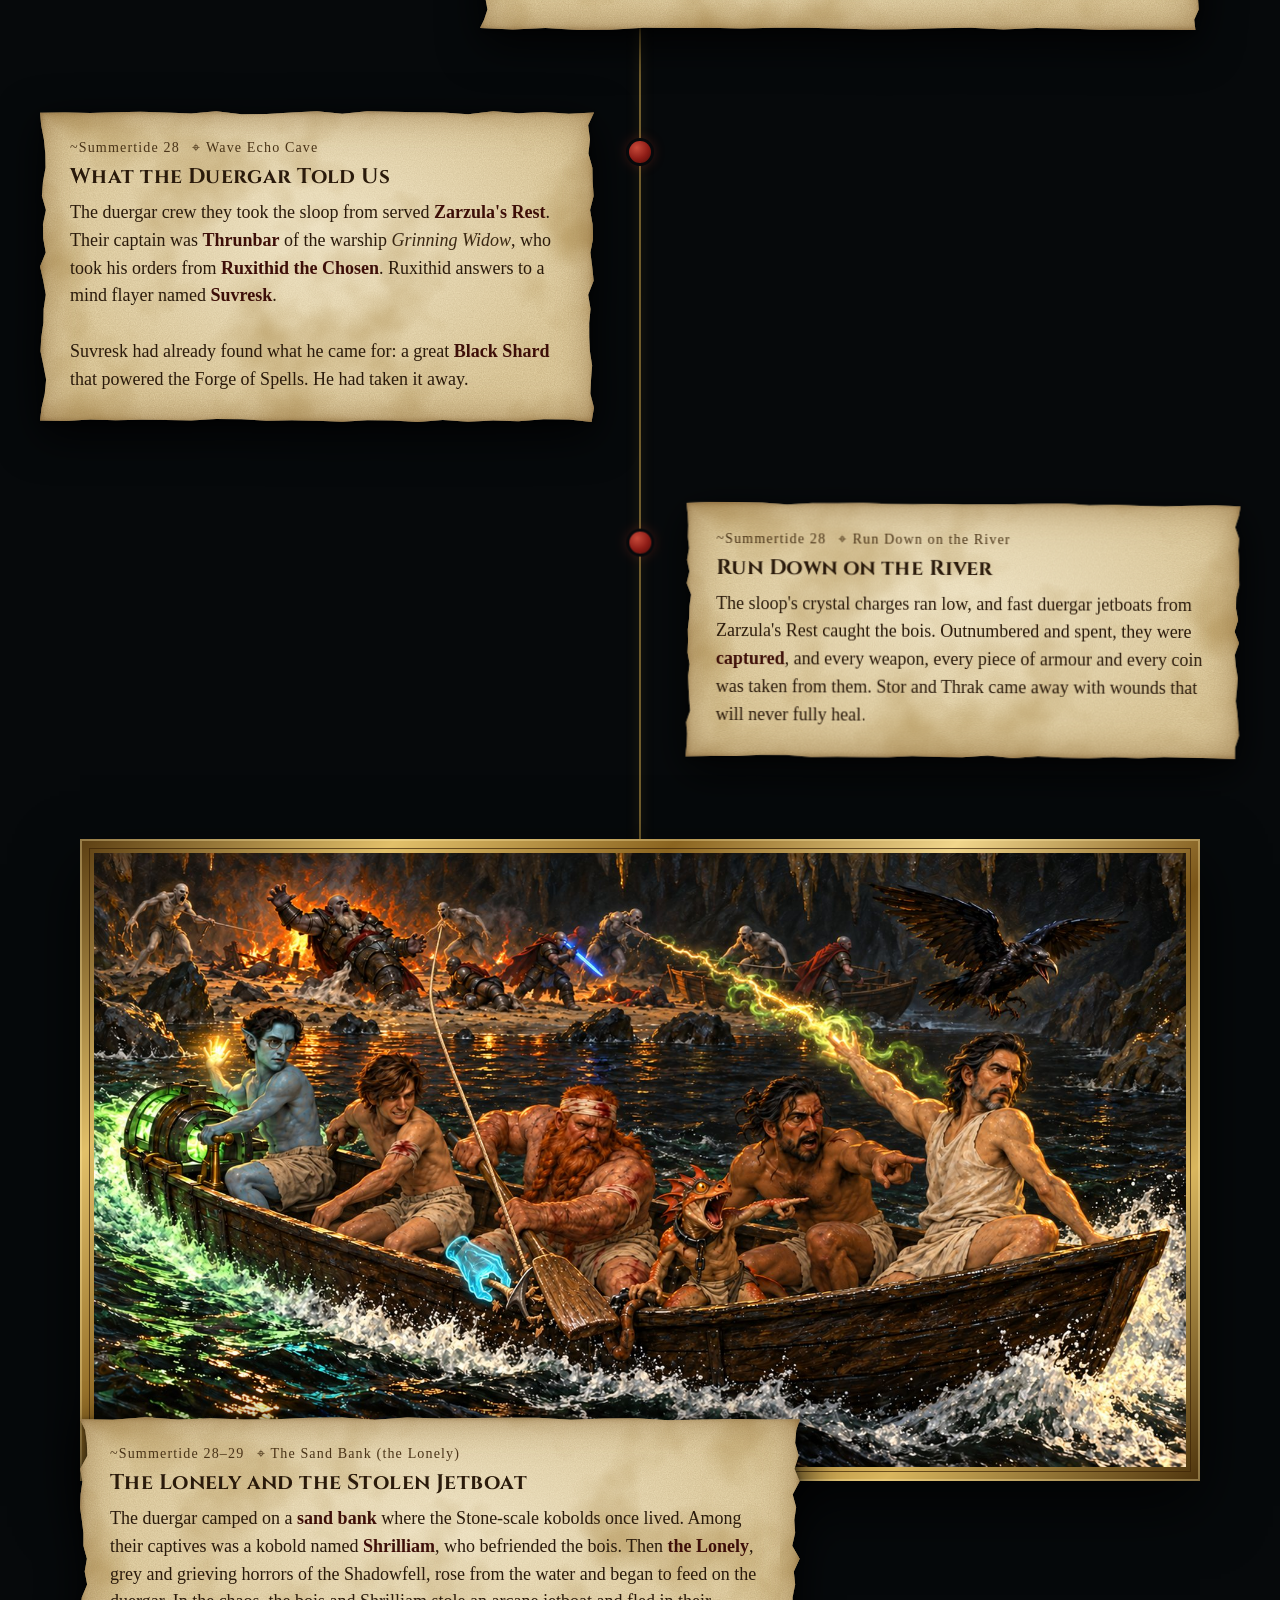
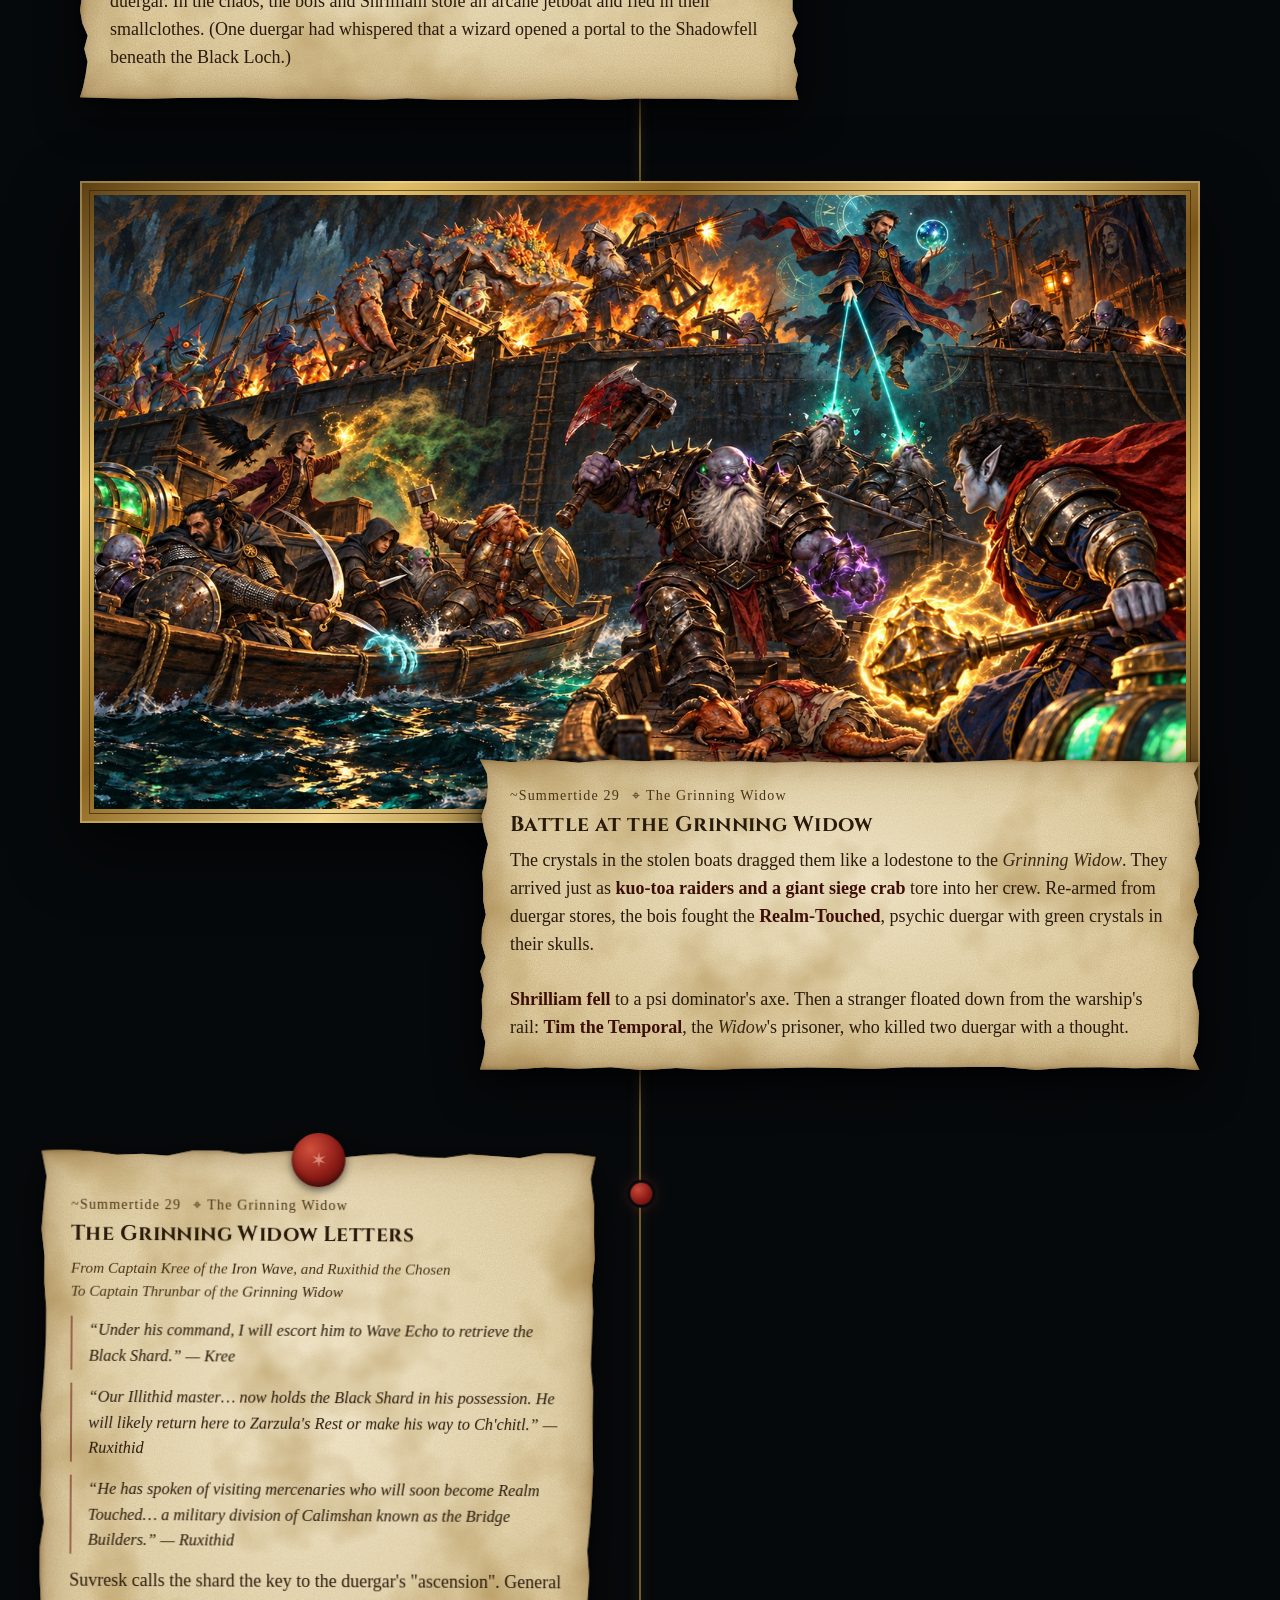
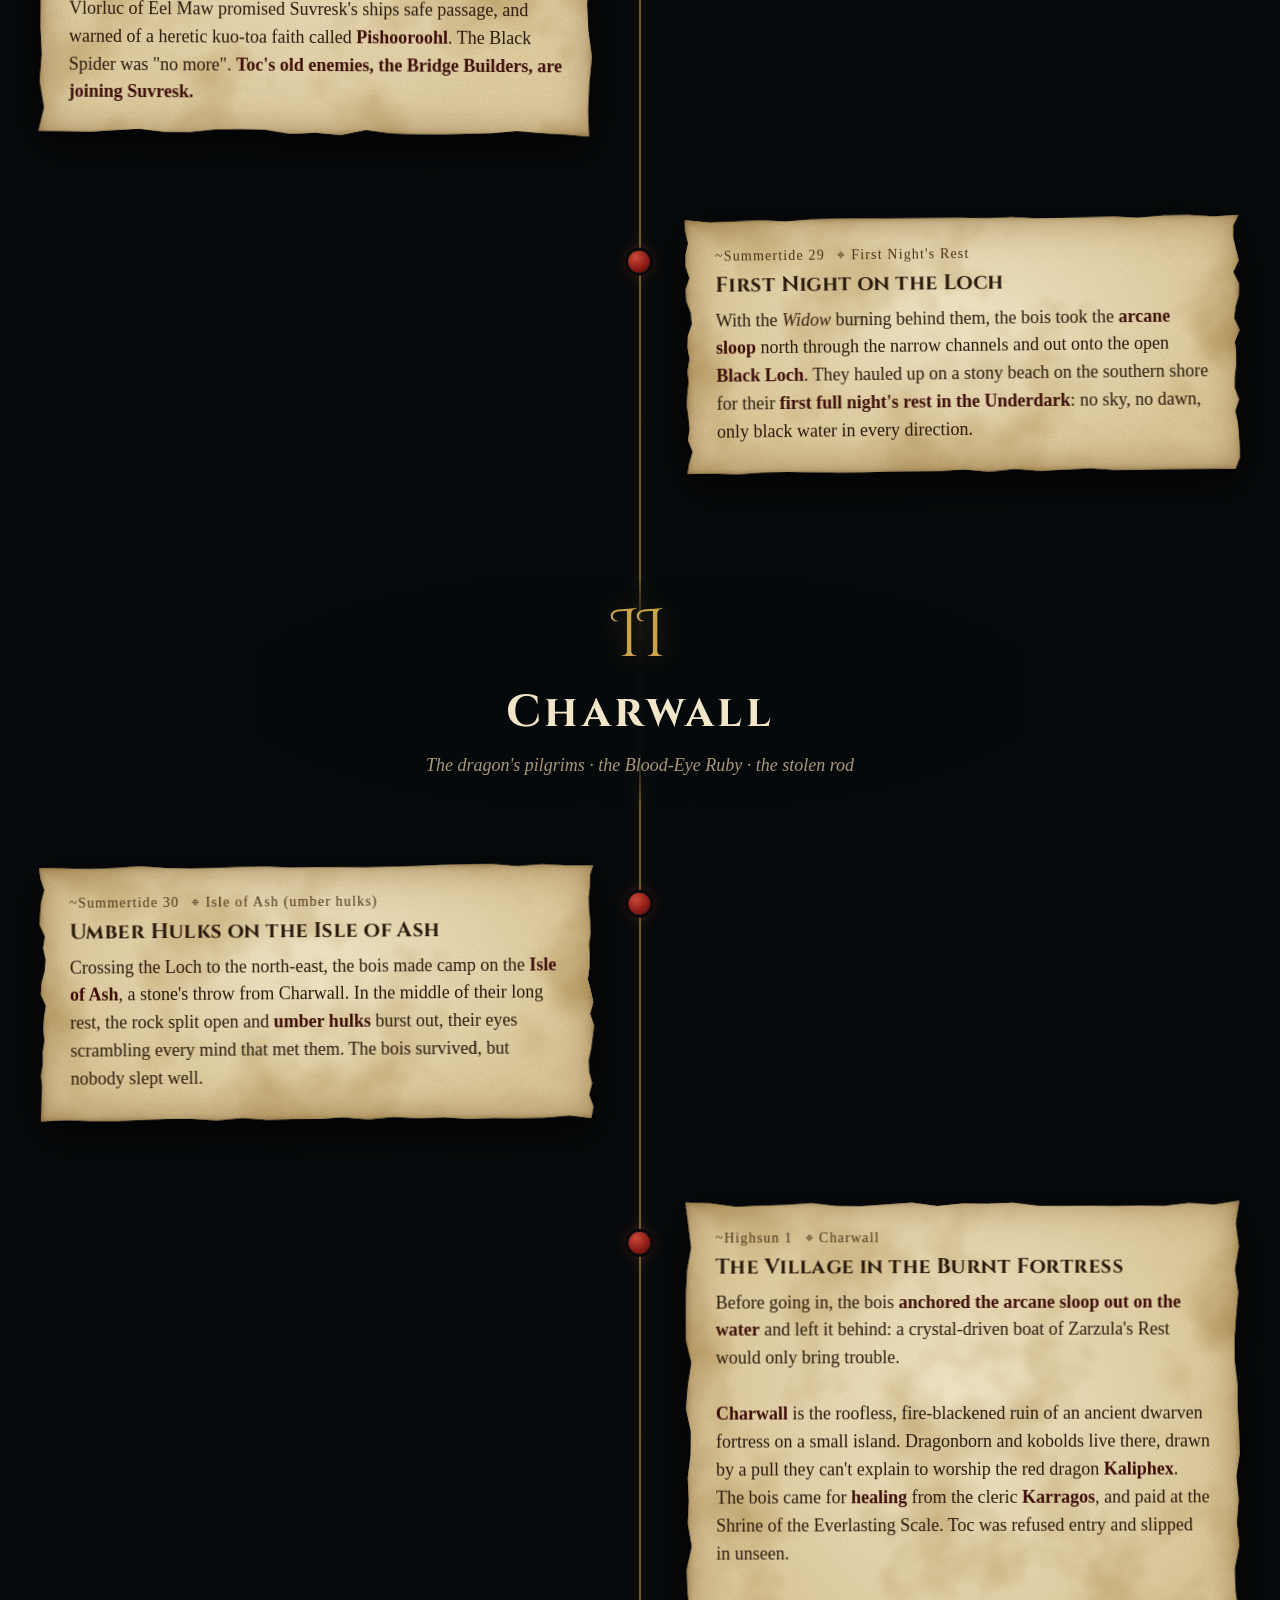
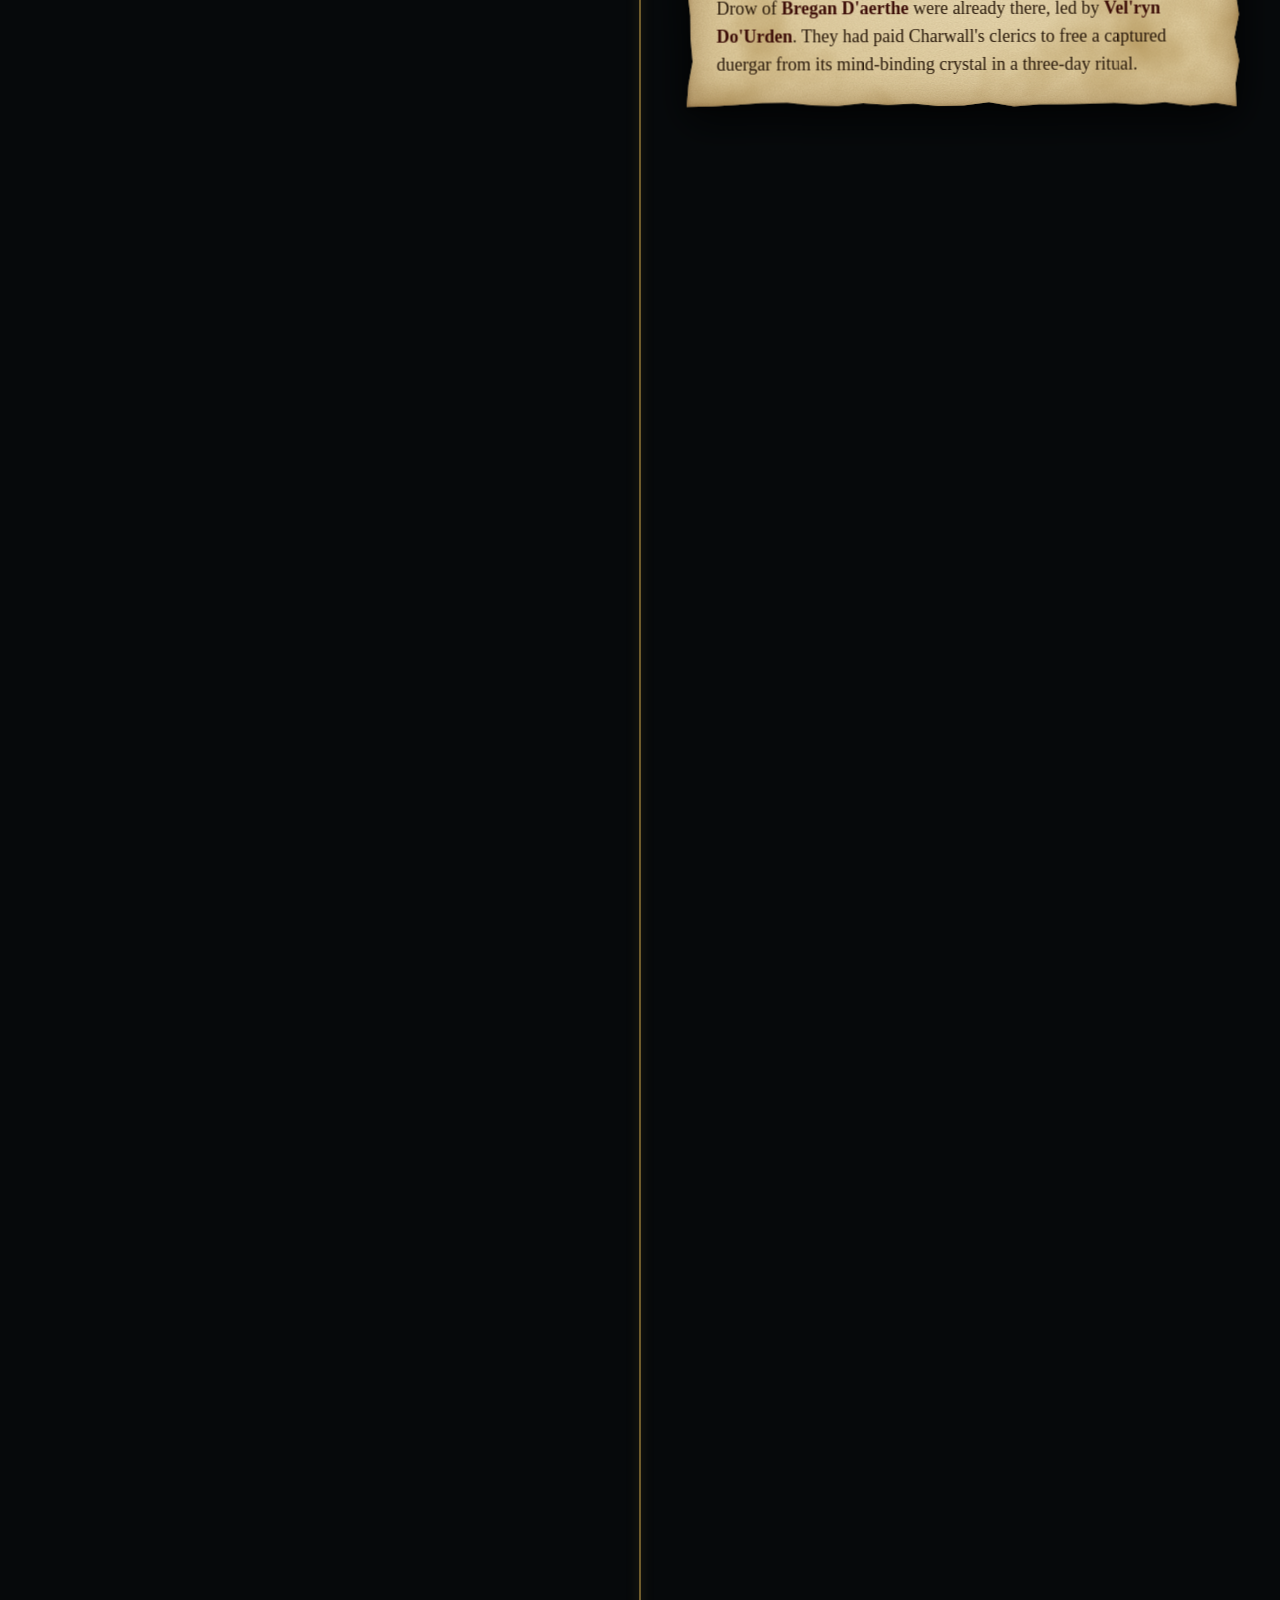
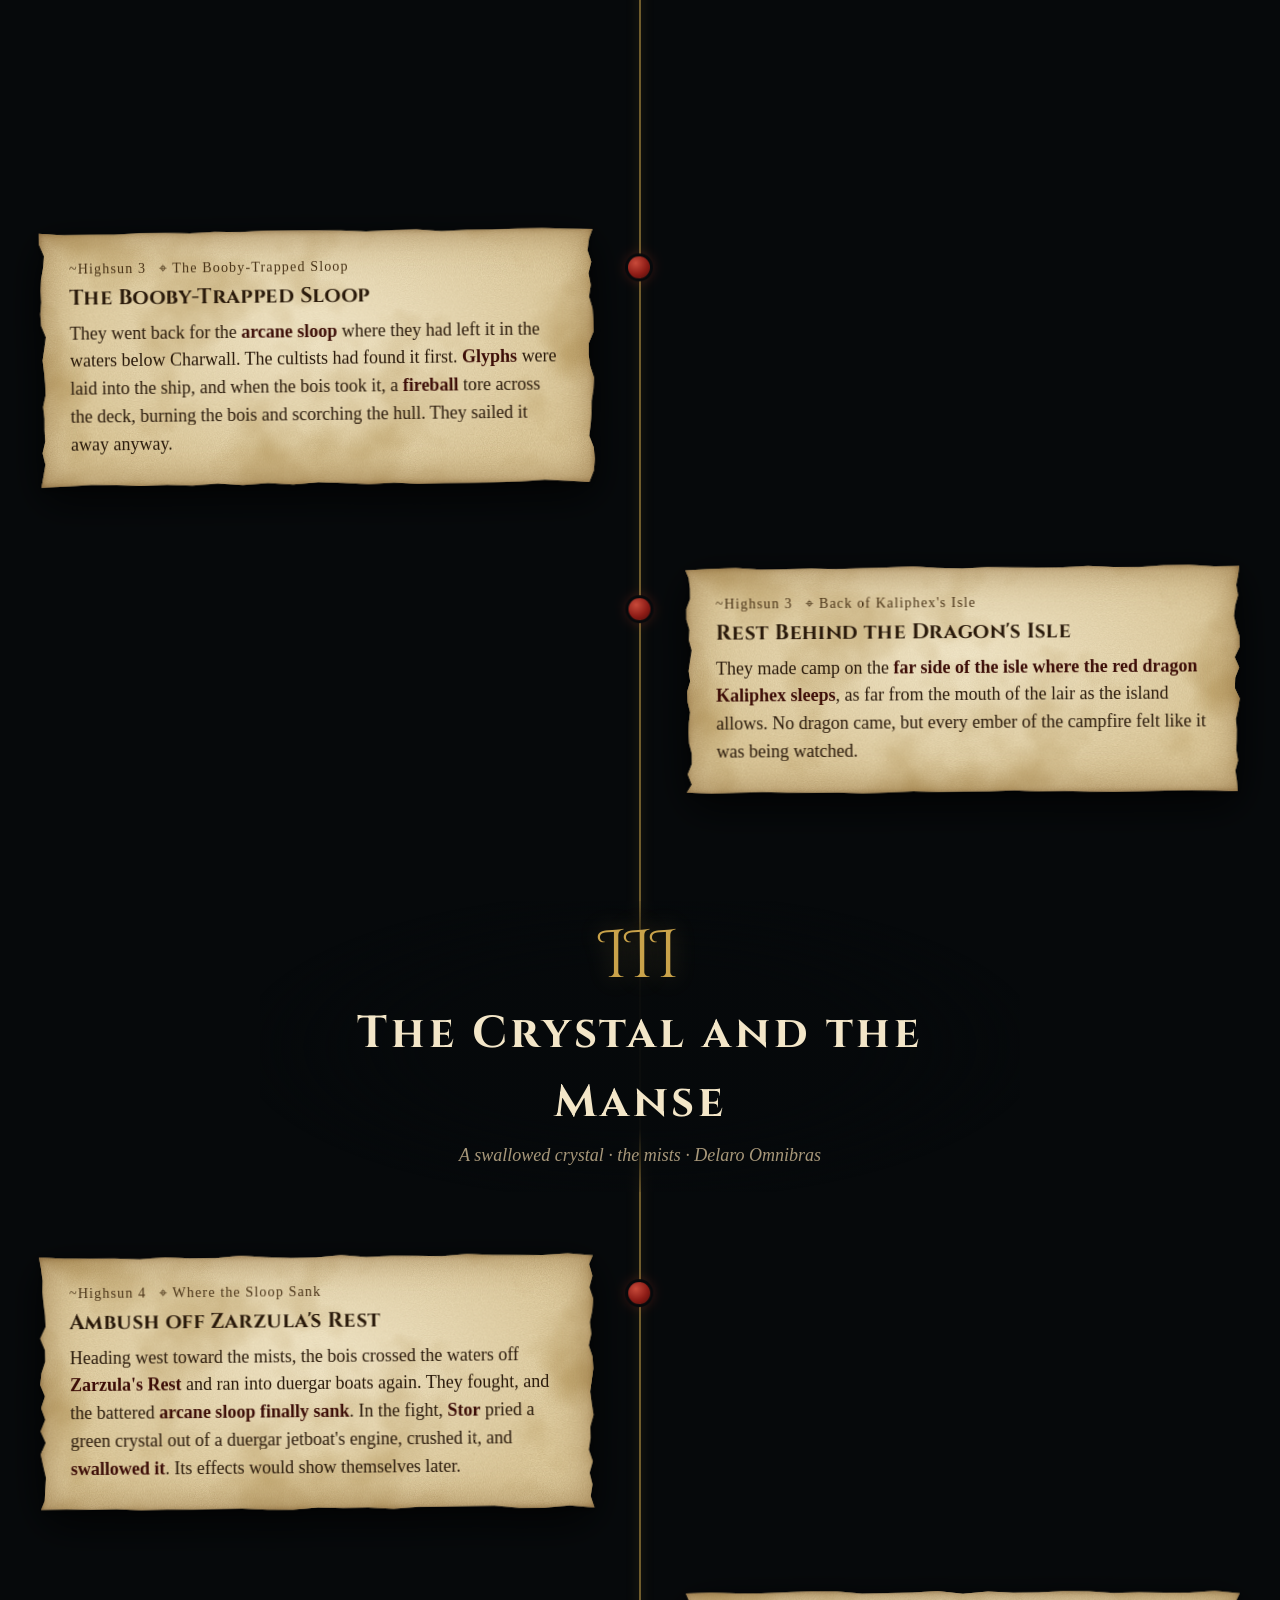
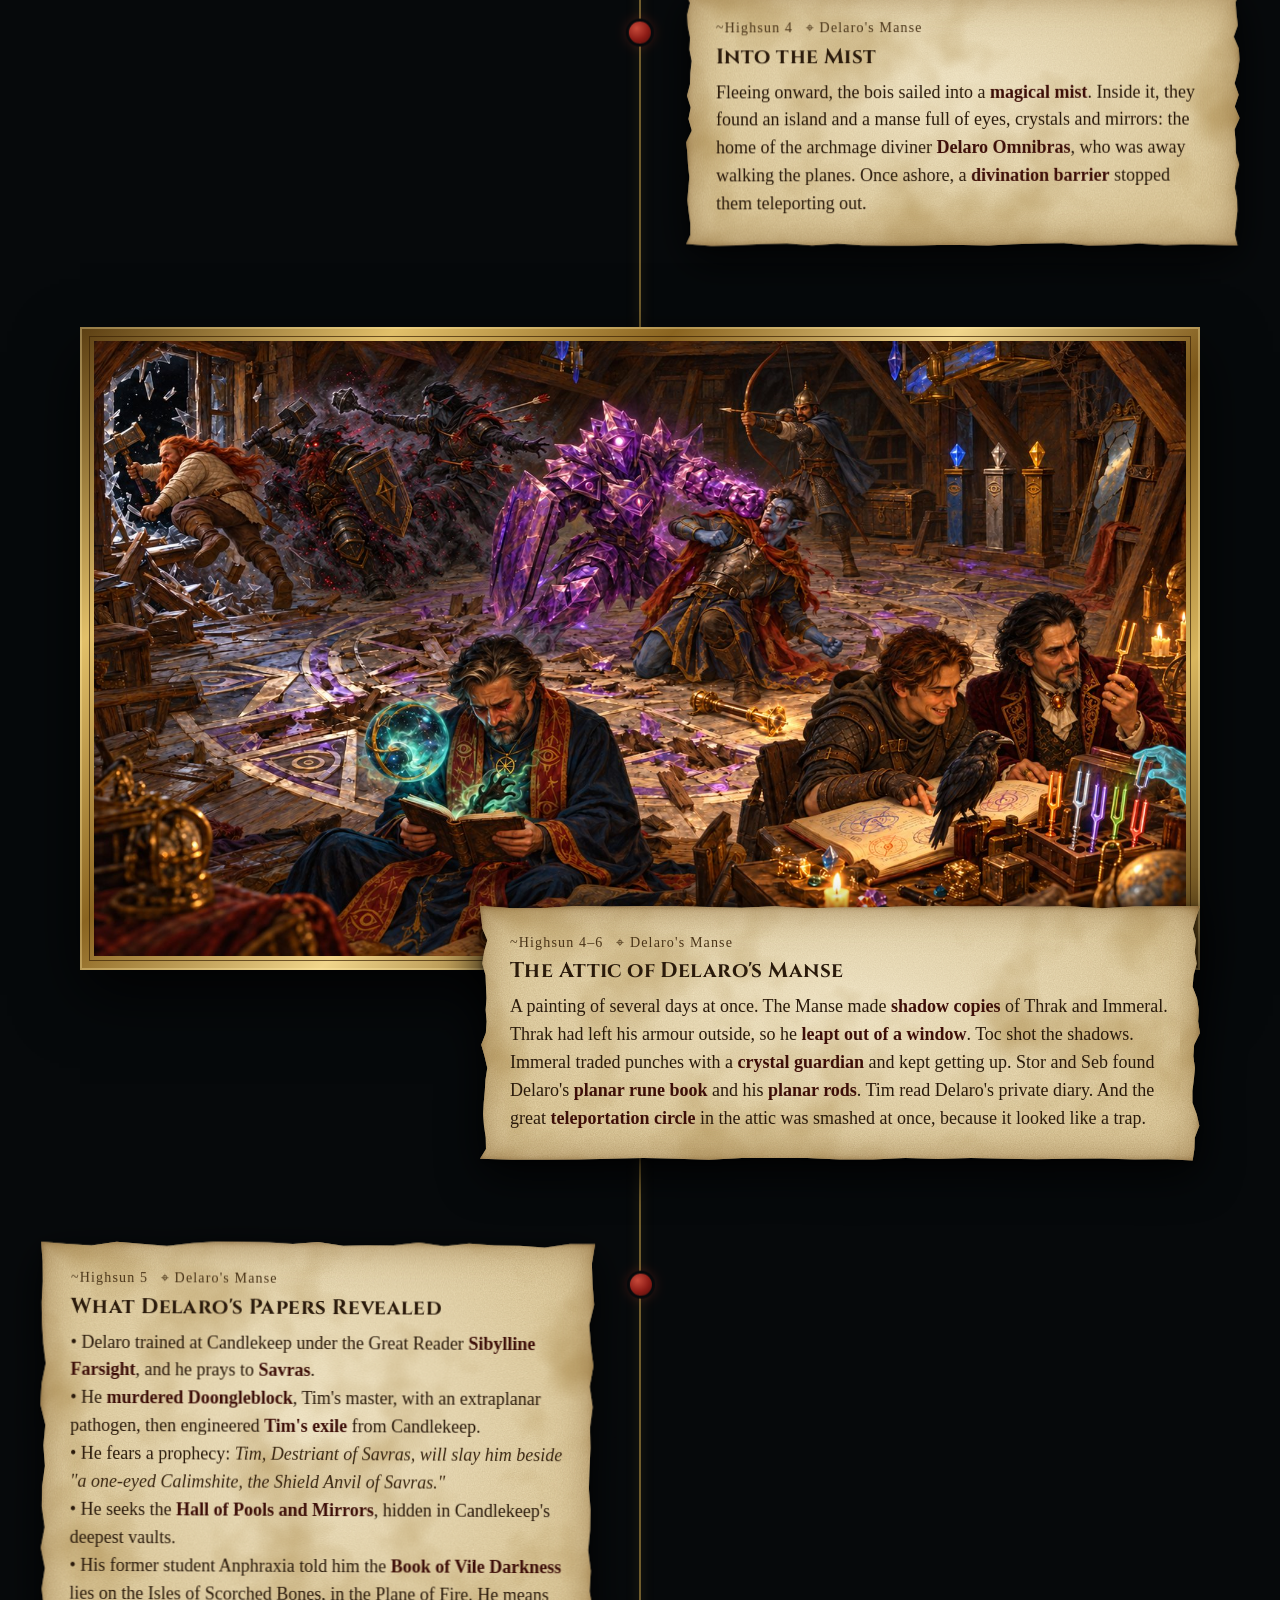
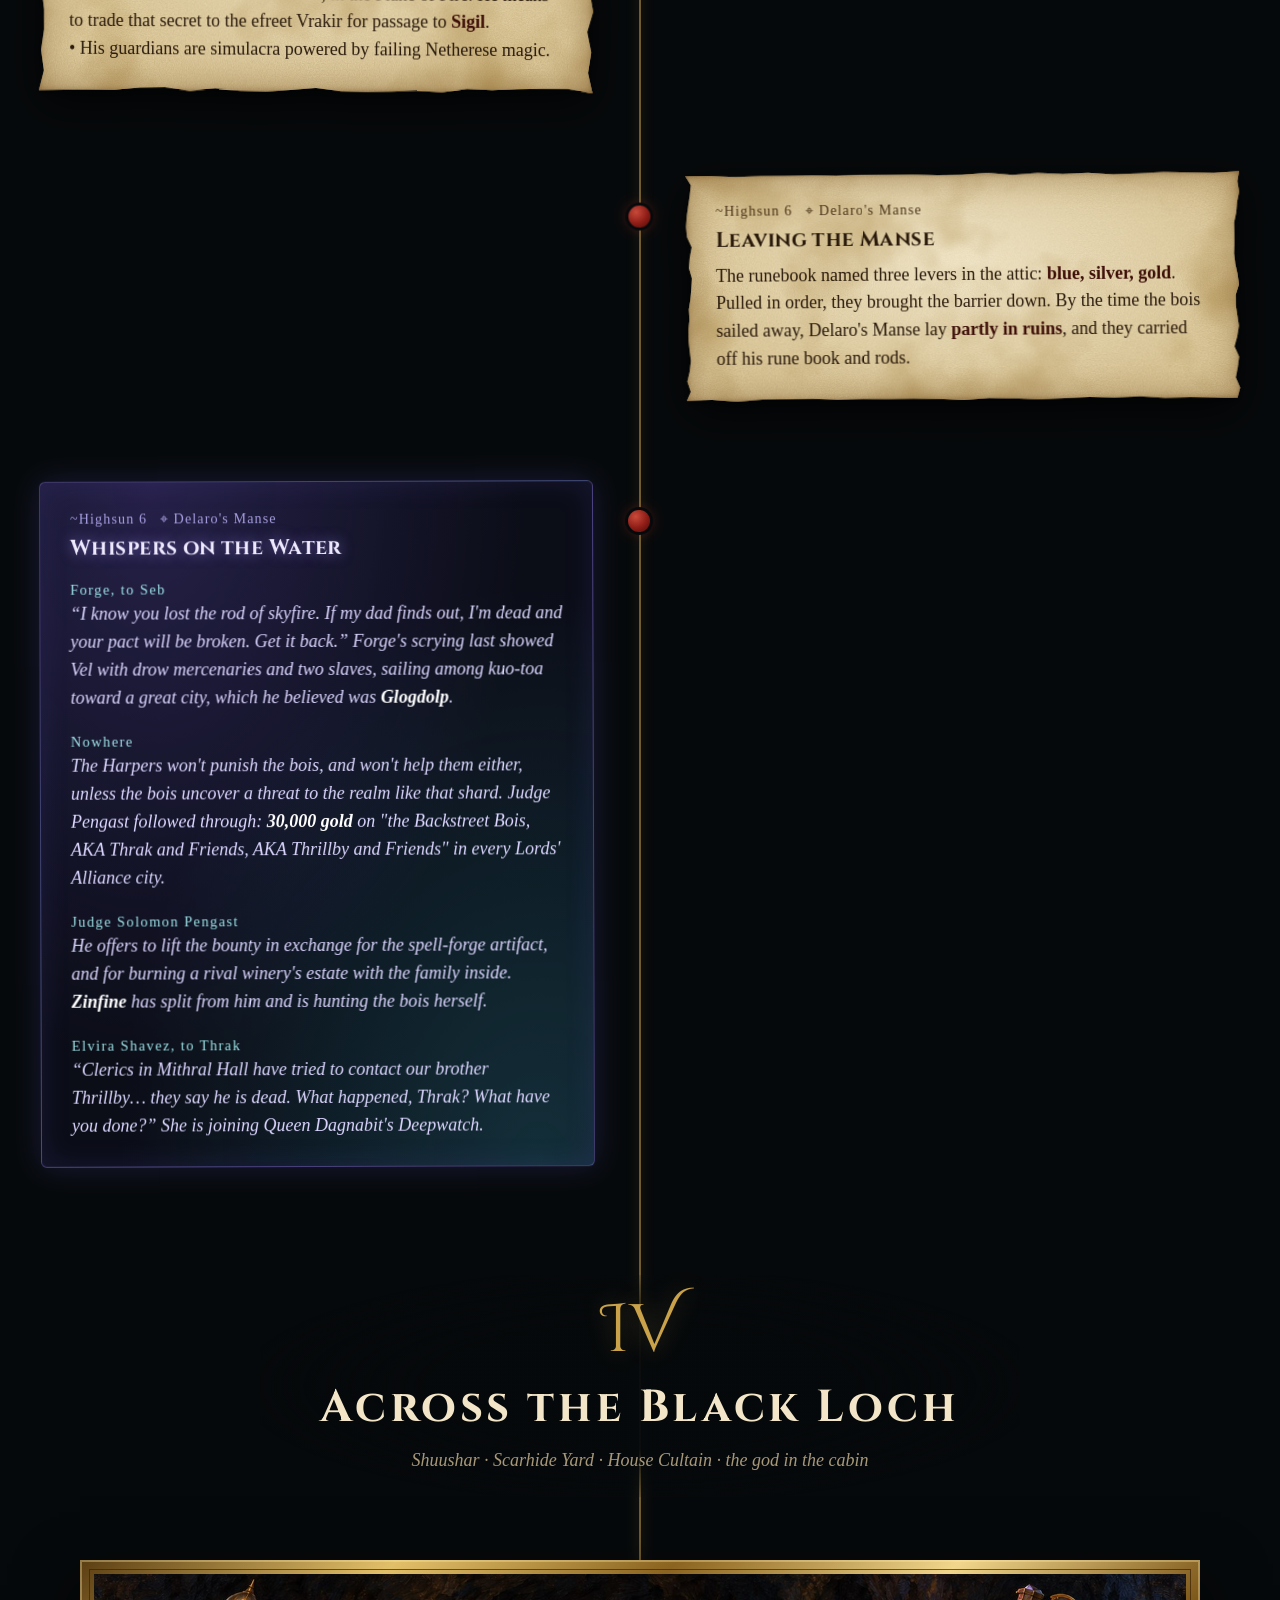
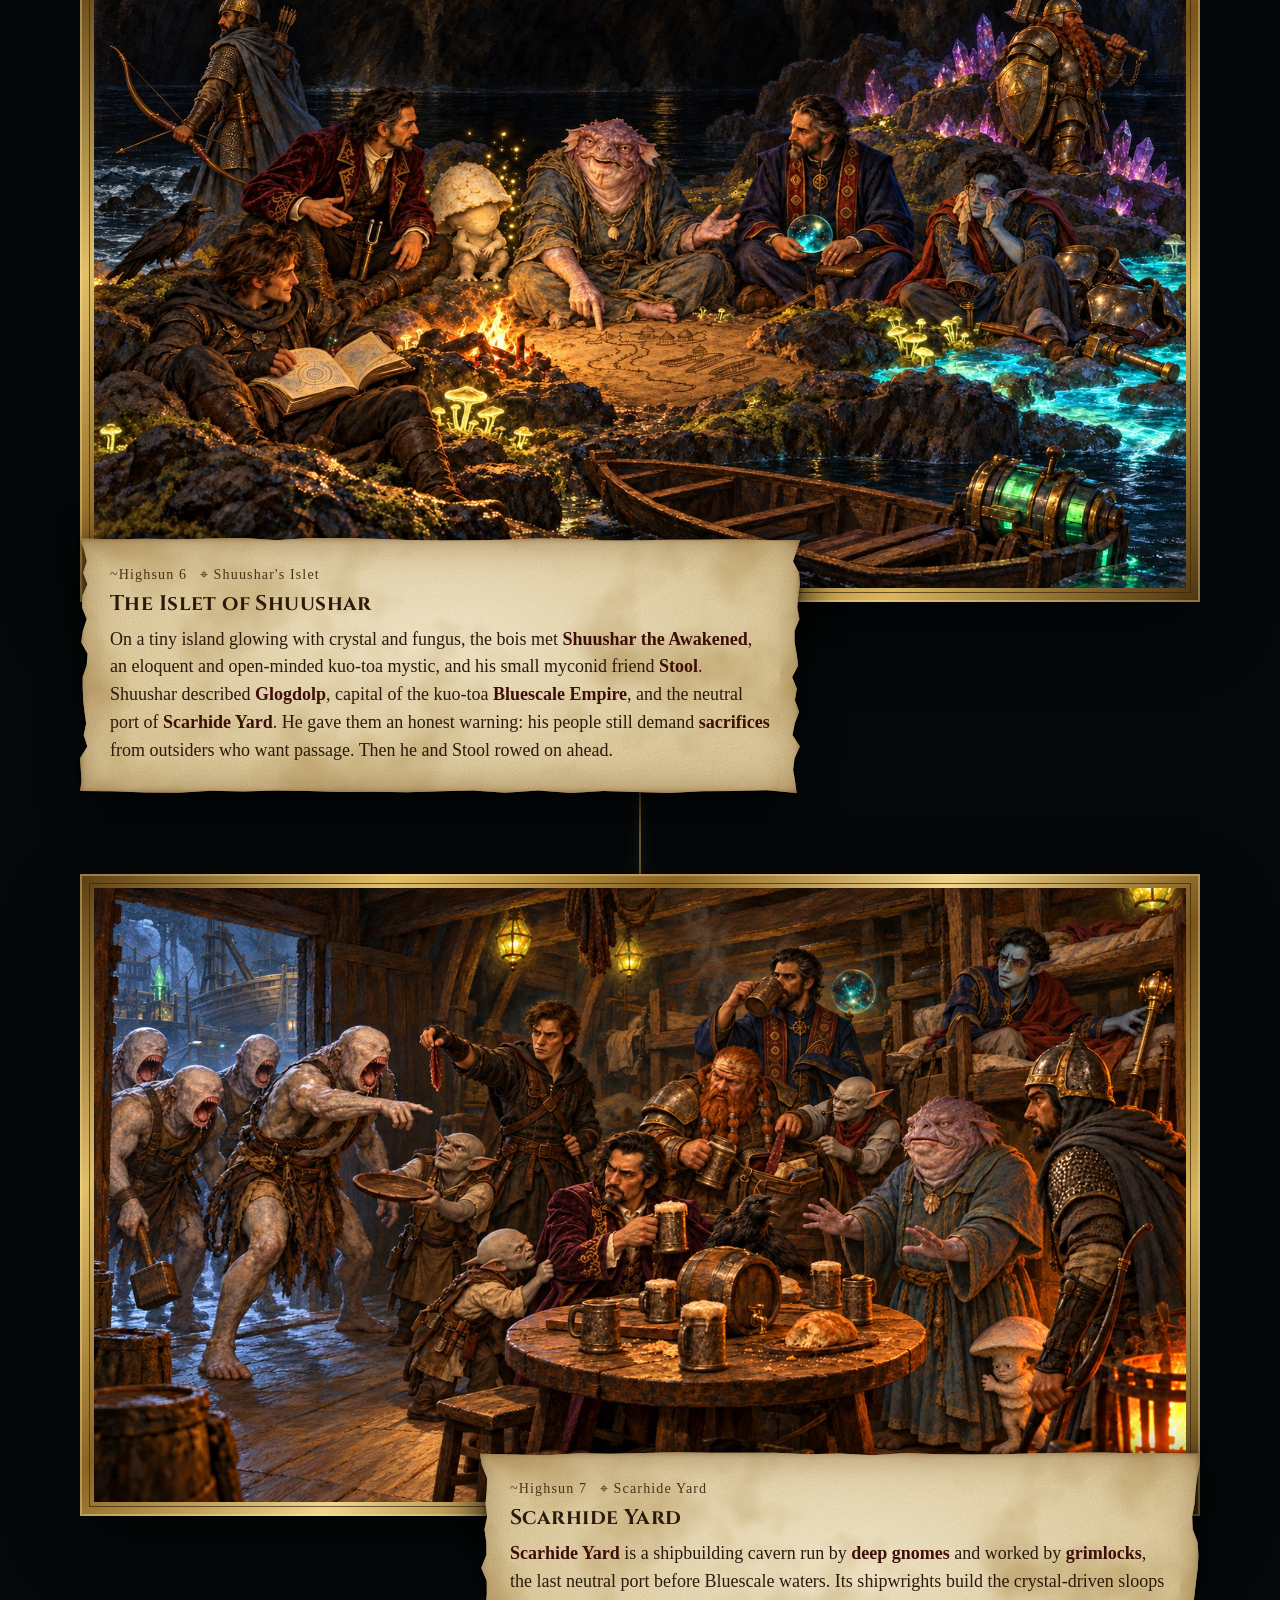
==== commit 11e6f110: "Dossier corrections: Bridge Builders, 9th Squad, Bregan D'aerthe's suspicion Co-Authored-By: Claude " ====
--- a/index.html
+++ b/index.html
@@ -17,7 +17,7 @@
 <link rel="preconnect" href="https://fonts.googleapis.com">
 <link rel="preconnect" href="https://fonts.gstatic.com" crossorigin>
 <link href="https://fonts.googleapis.com/css2?family=Cinzel:wght@500;700&family=Cinzel+Decorative:wght@700&family=IM+Fell+English:ital@0;1&family=IM+Fell+English+SC&display=swap" rel="stylesheet">
-<link rel="stylesheet" href="style.css?v=202610251441">
+<link rel="stylesheet" href="style.css?v=202610251505">
 </head>
 <body>
   <div class="backdrop" aria-hidden="true"></div>
@@ -101,7 +101,7 @@
     <figure style="margin:0"><img alt=""><p></p></figure>
   </div>
 
-  <script src="journal.js?v=202610251441"></script>
-  <script src="app.js?v=202610251441"></script>
+  <script src="journal.js?v=202610251505"></script>
+  <script src="app.js?v=202610251505"></script>
 </body>
 </html>
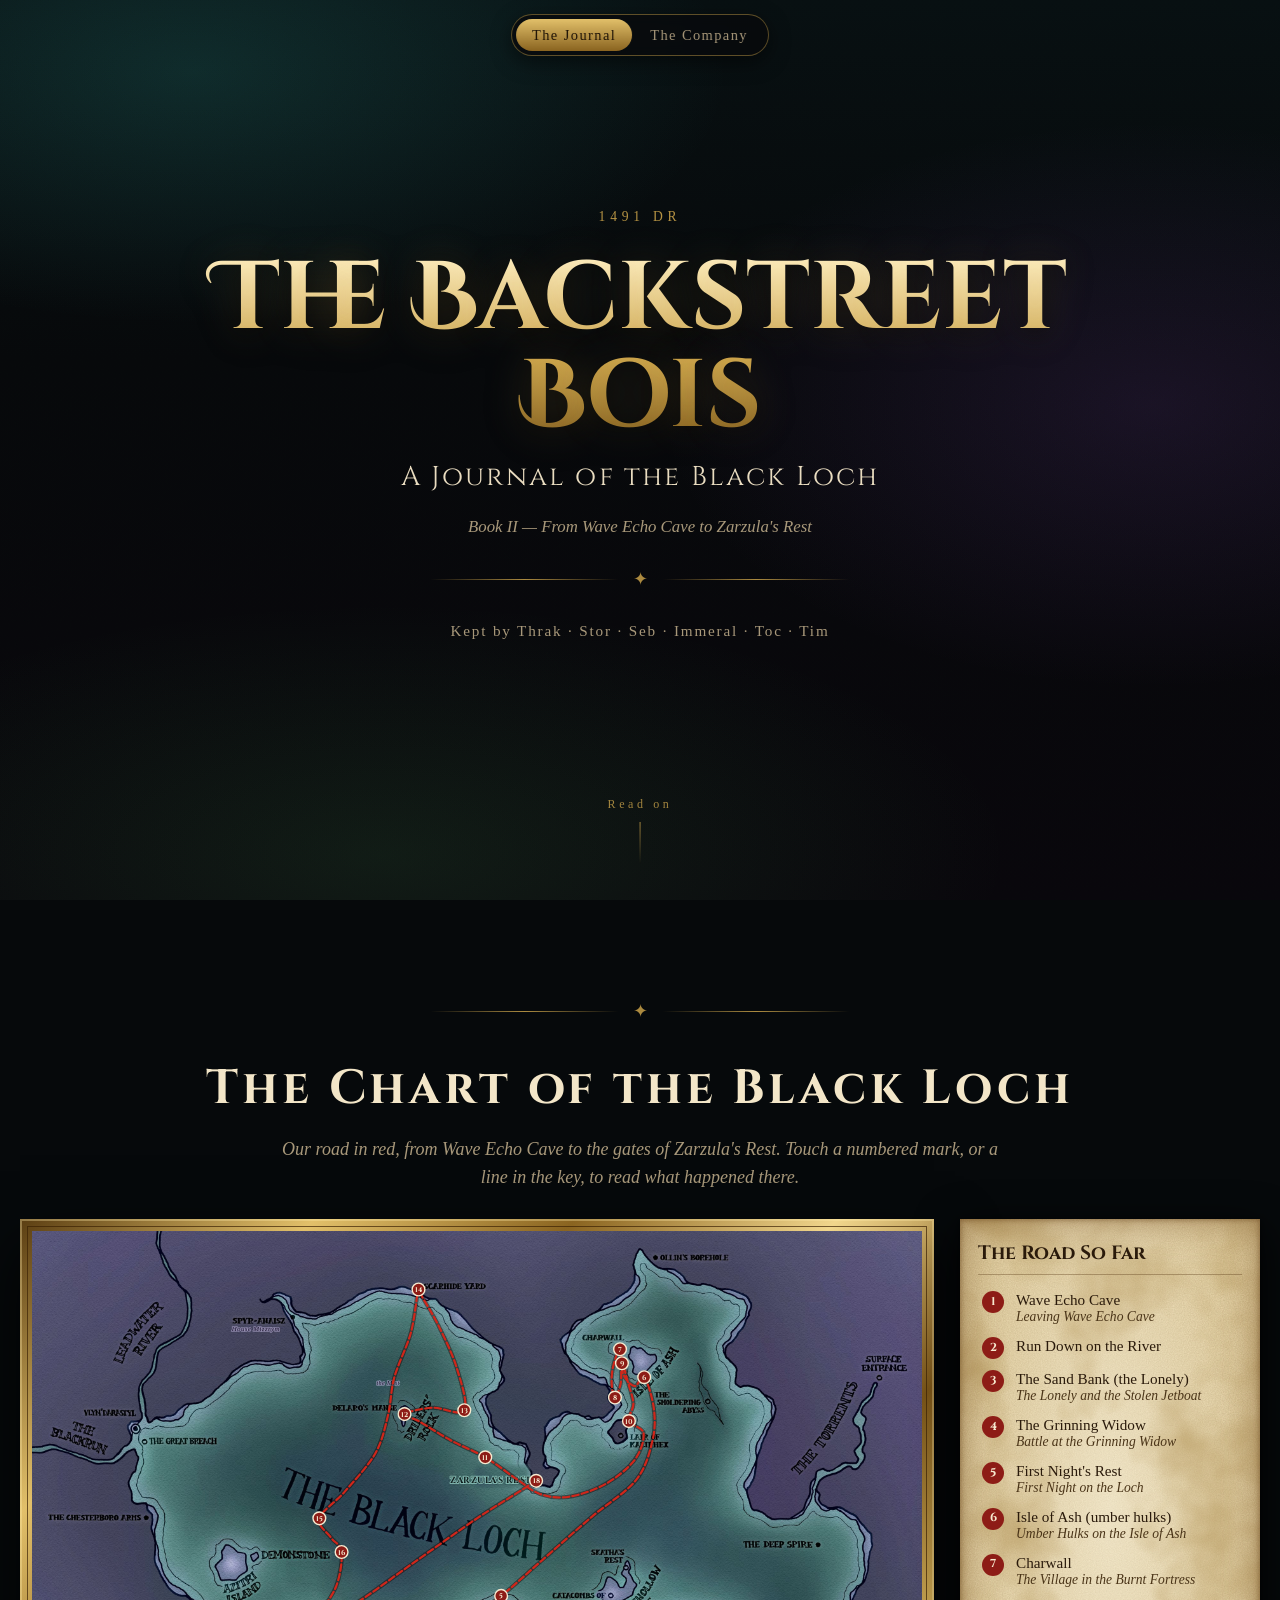
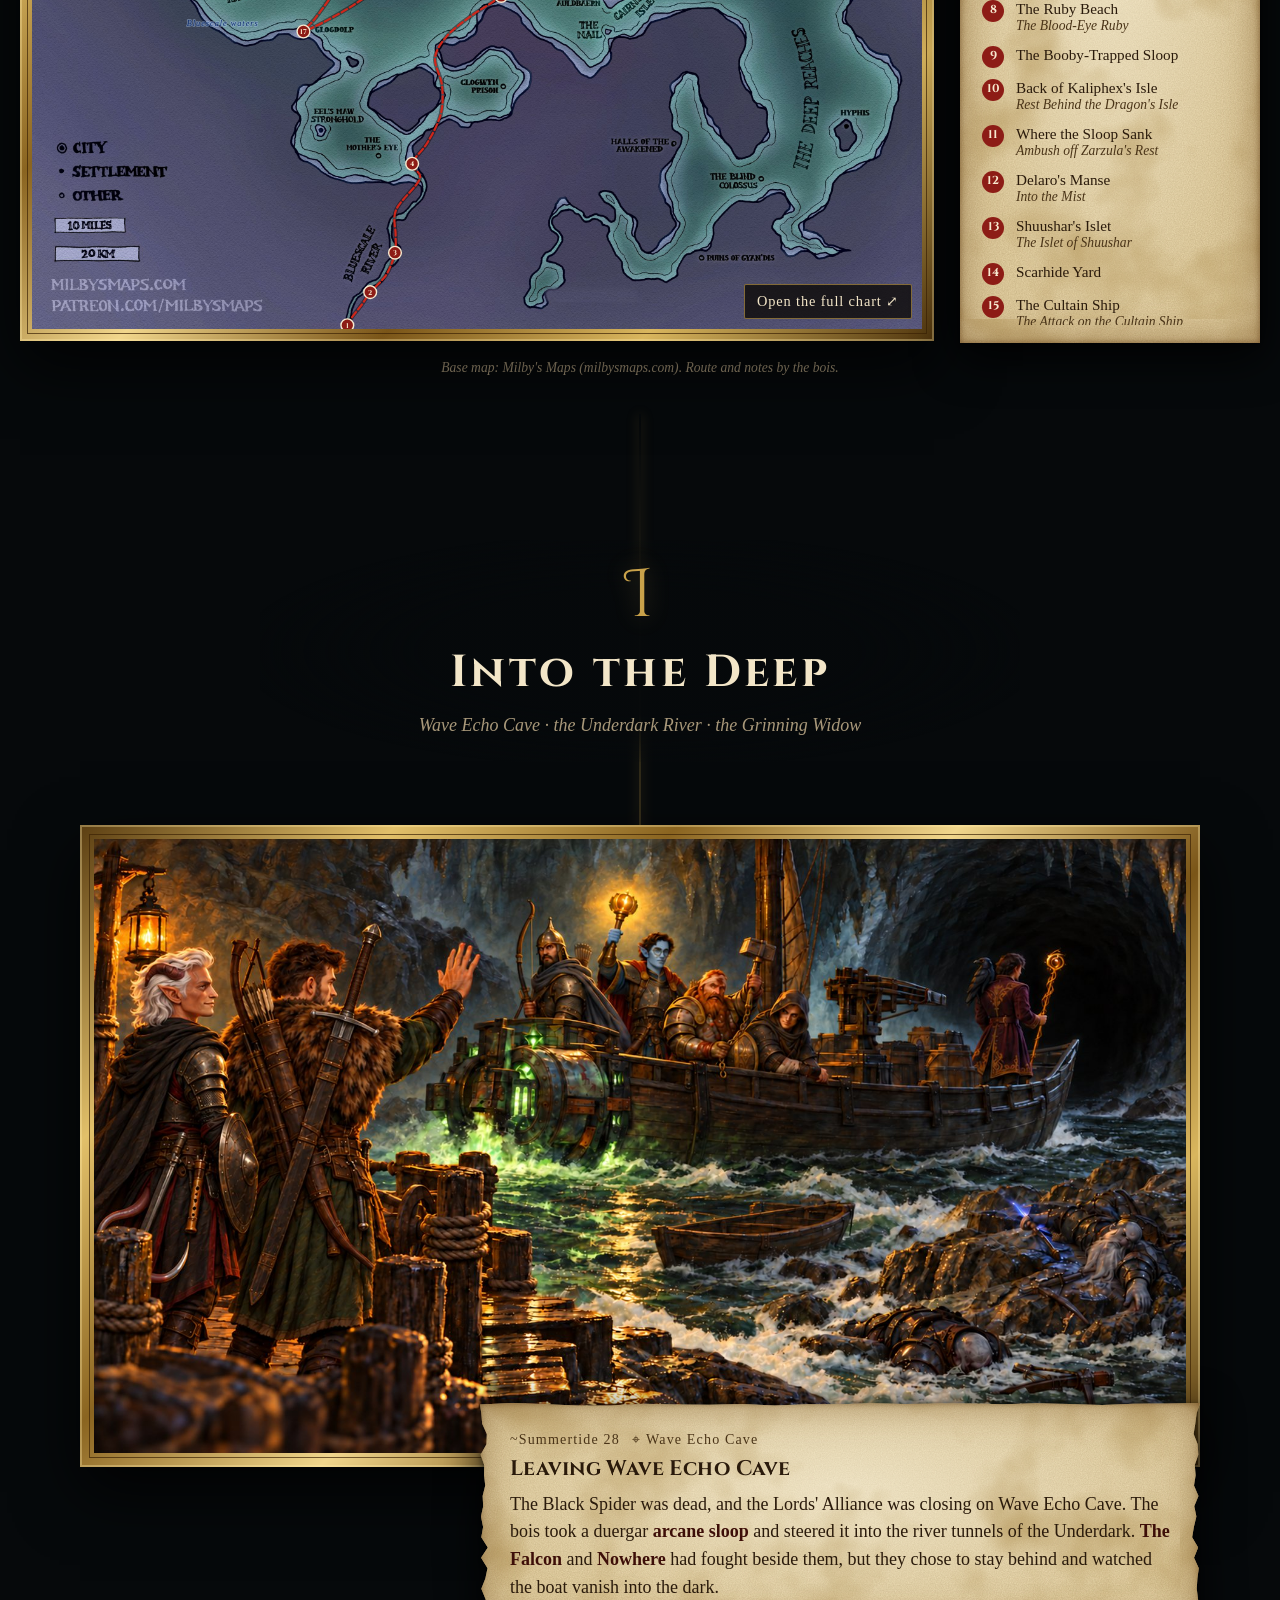
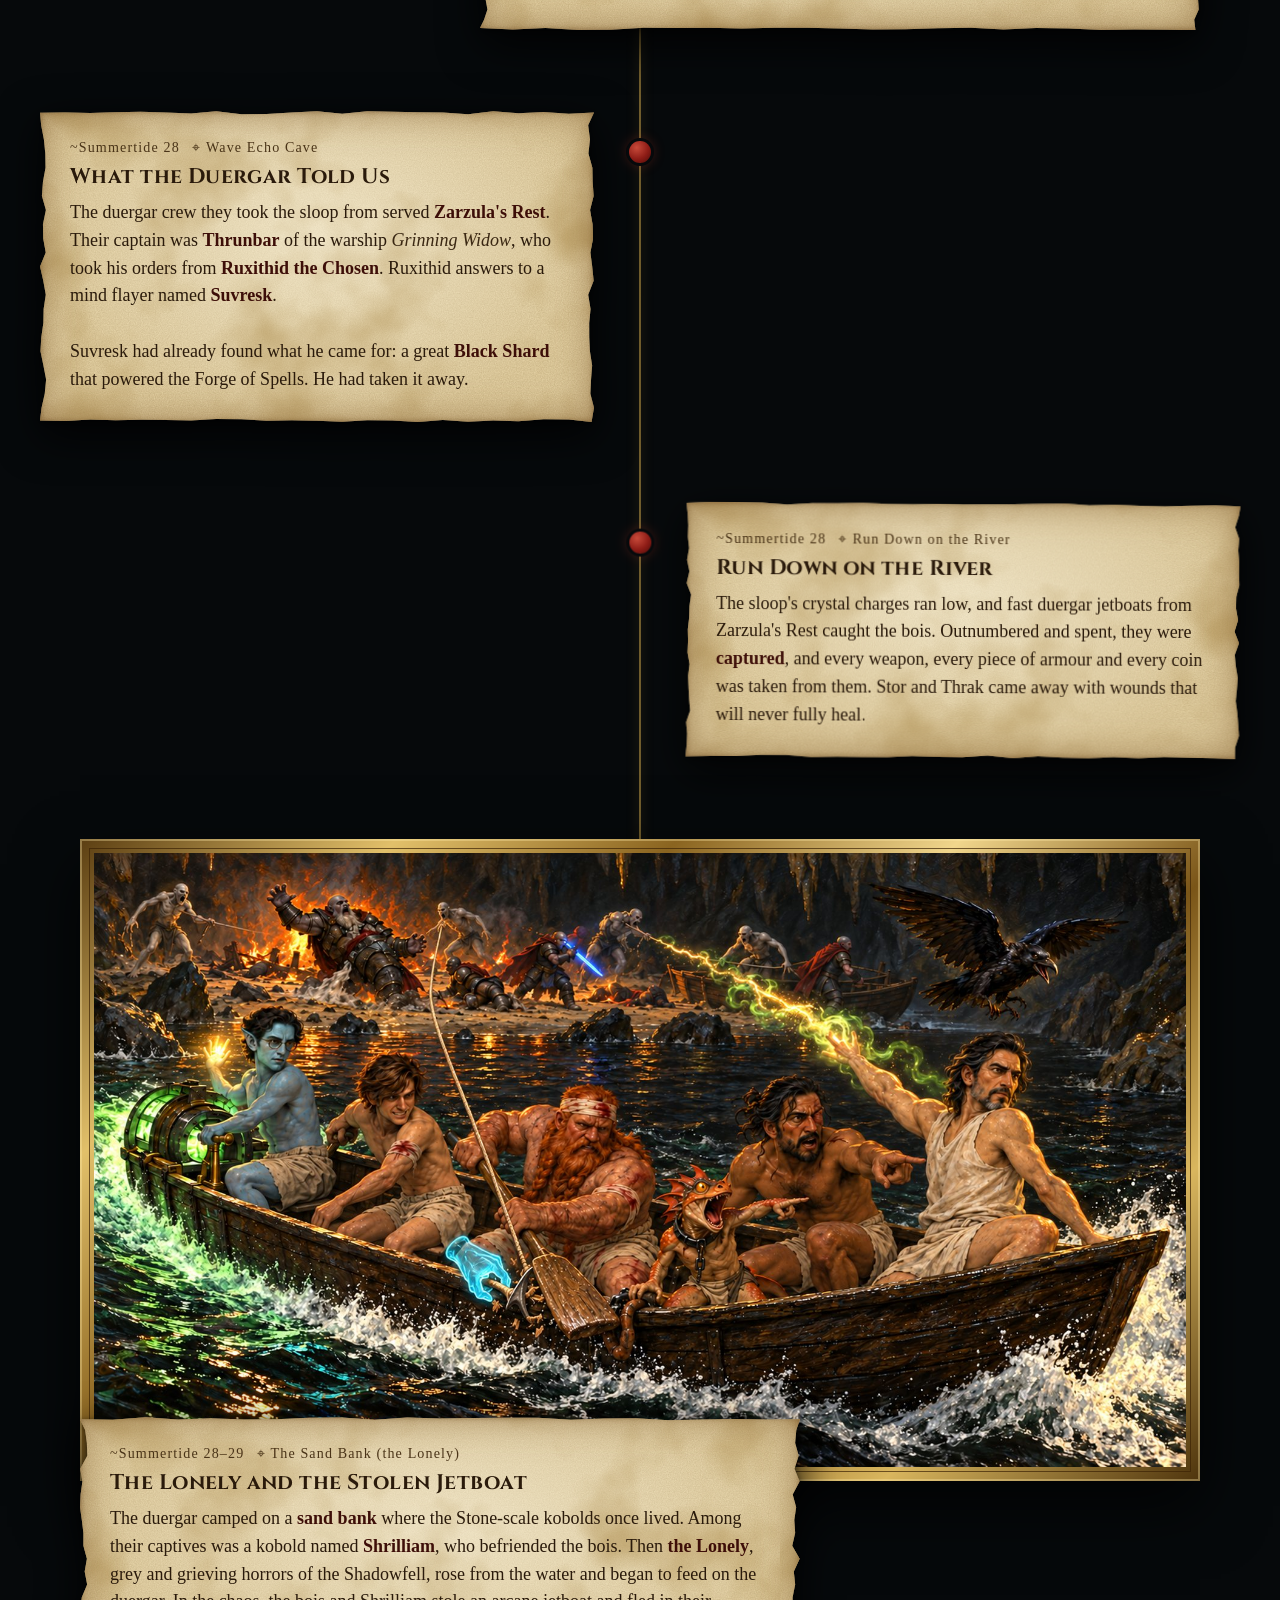
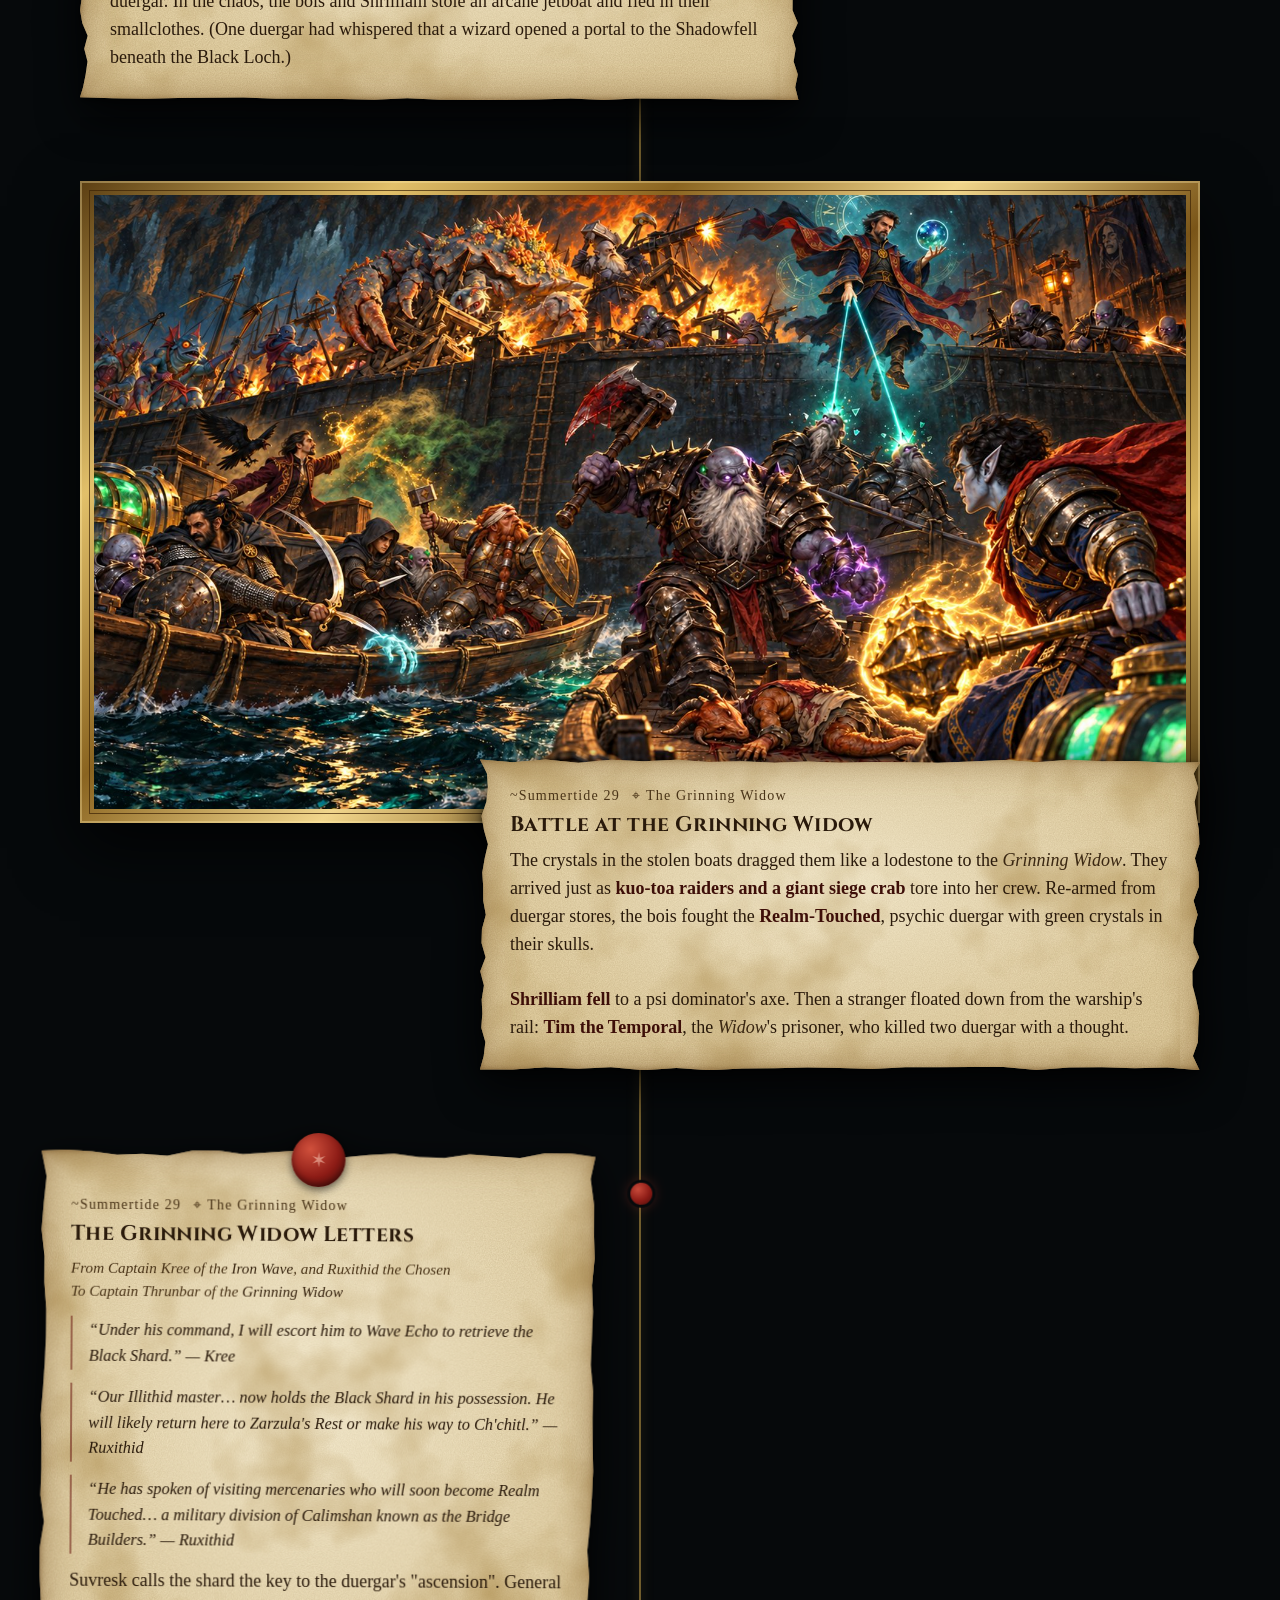
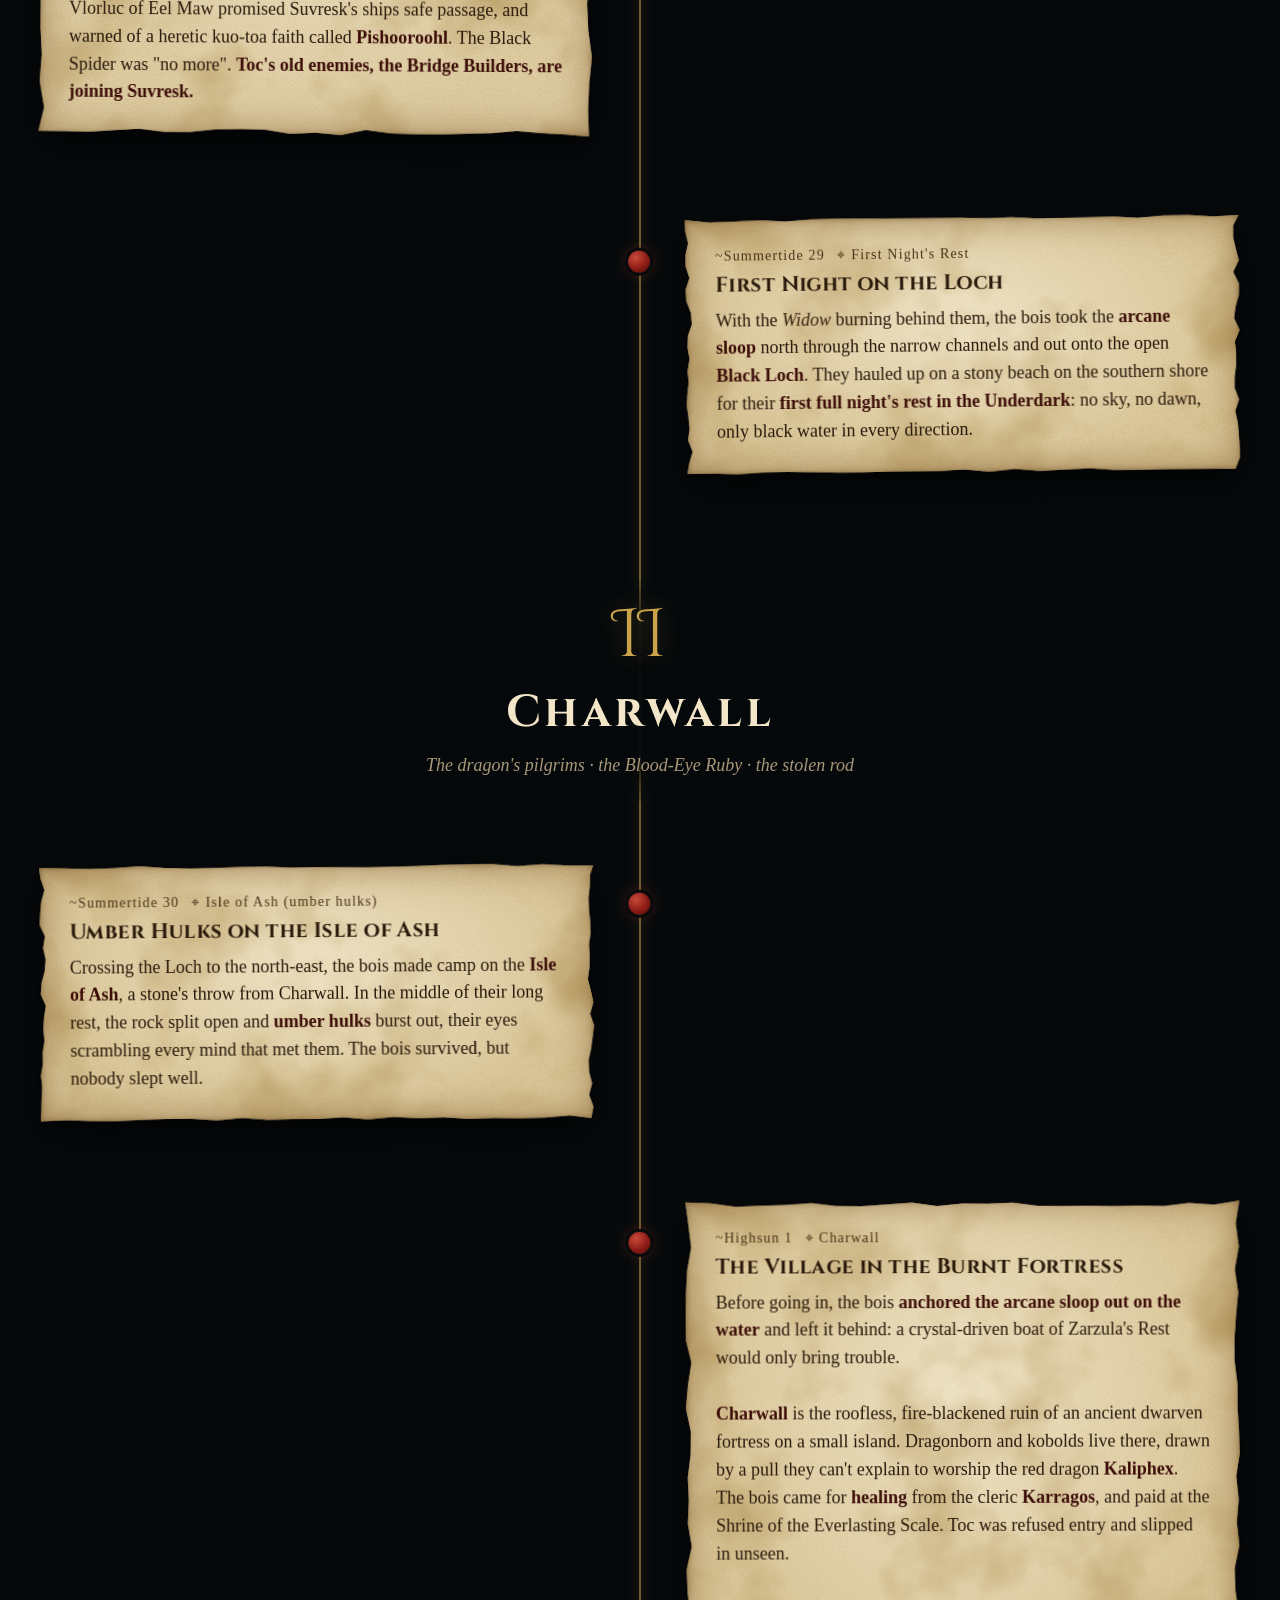
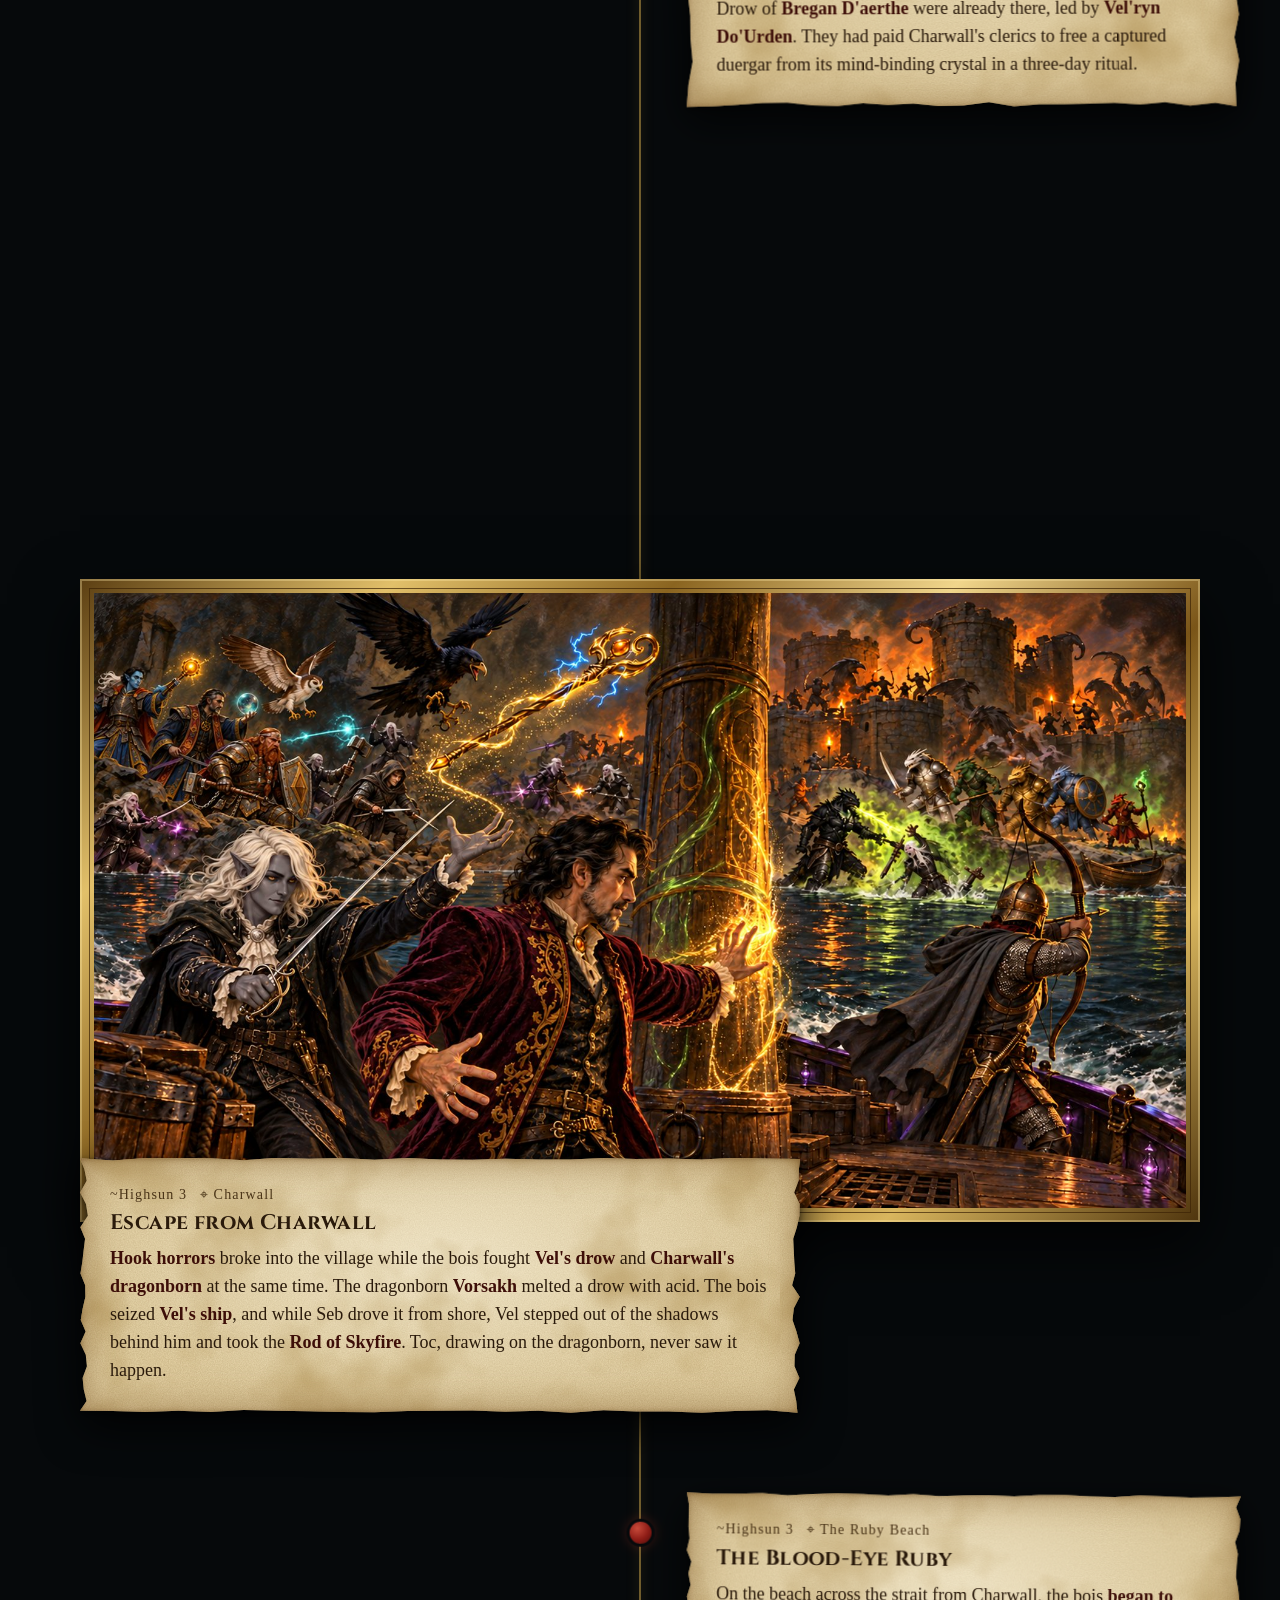
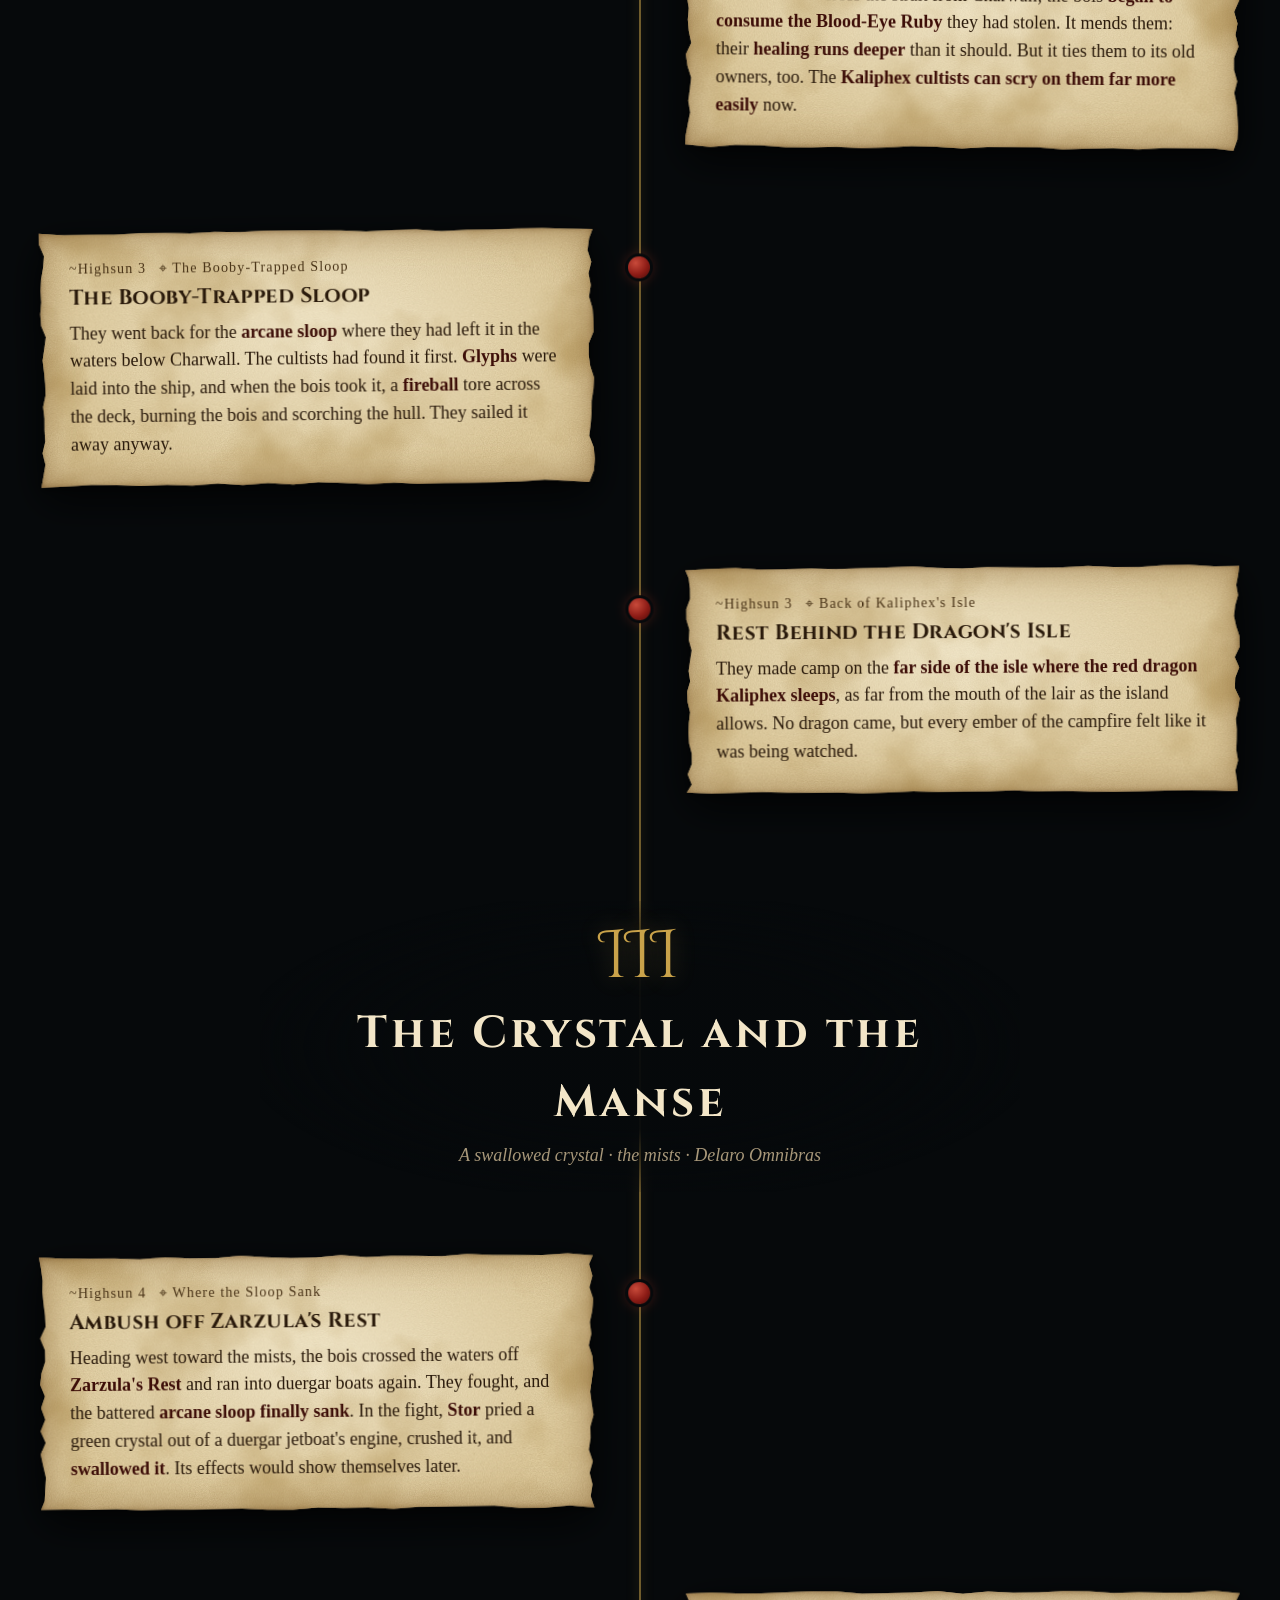
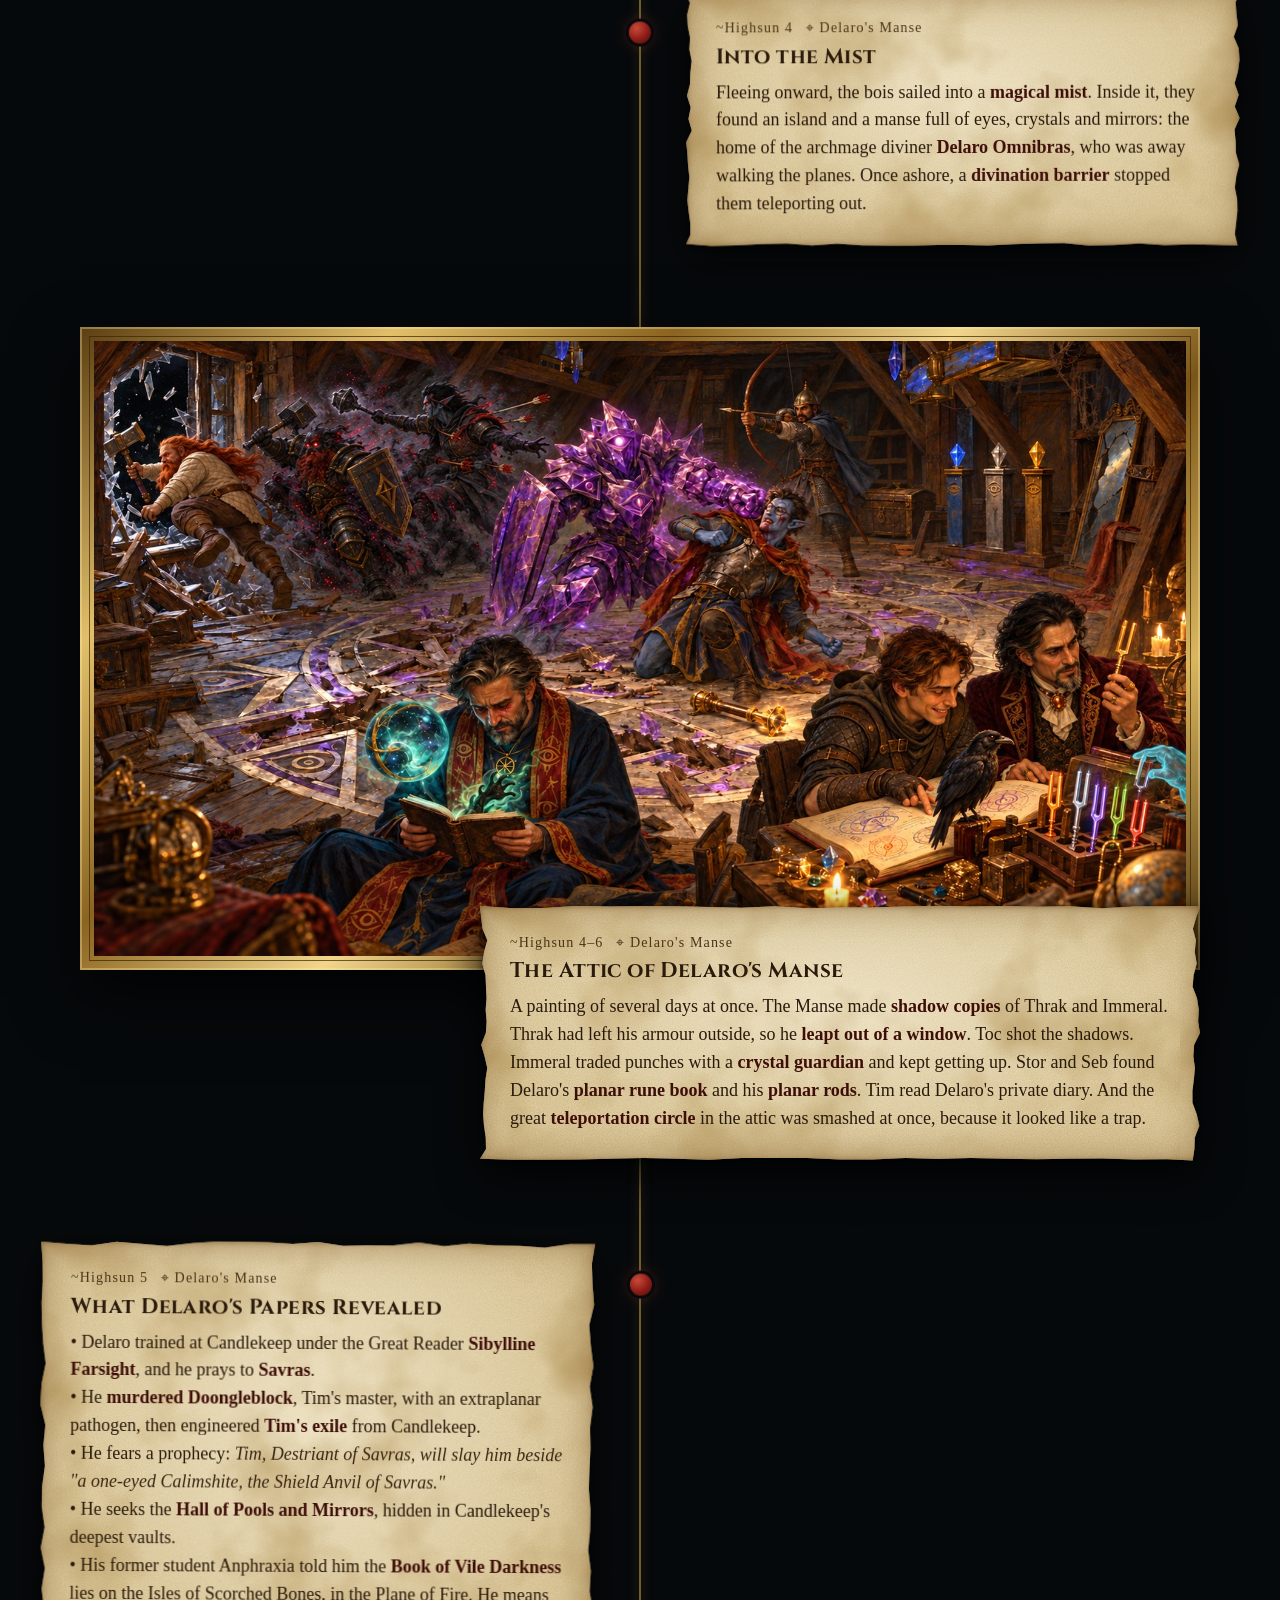
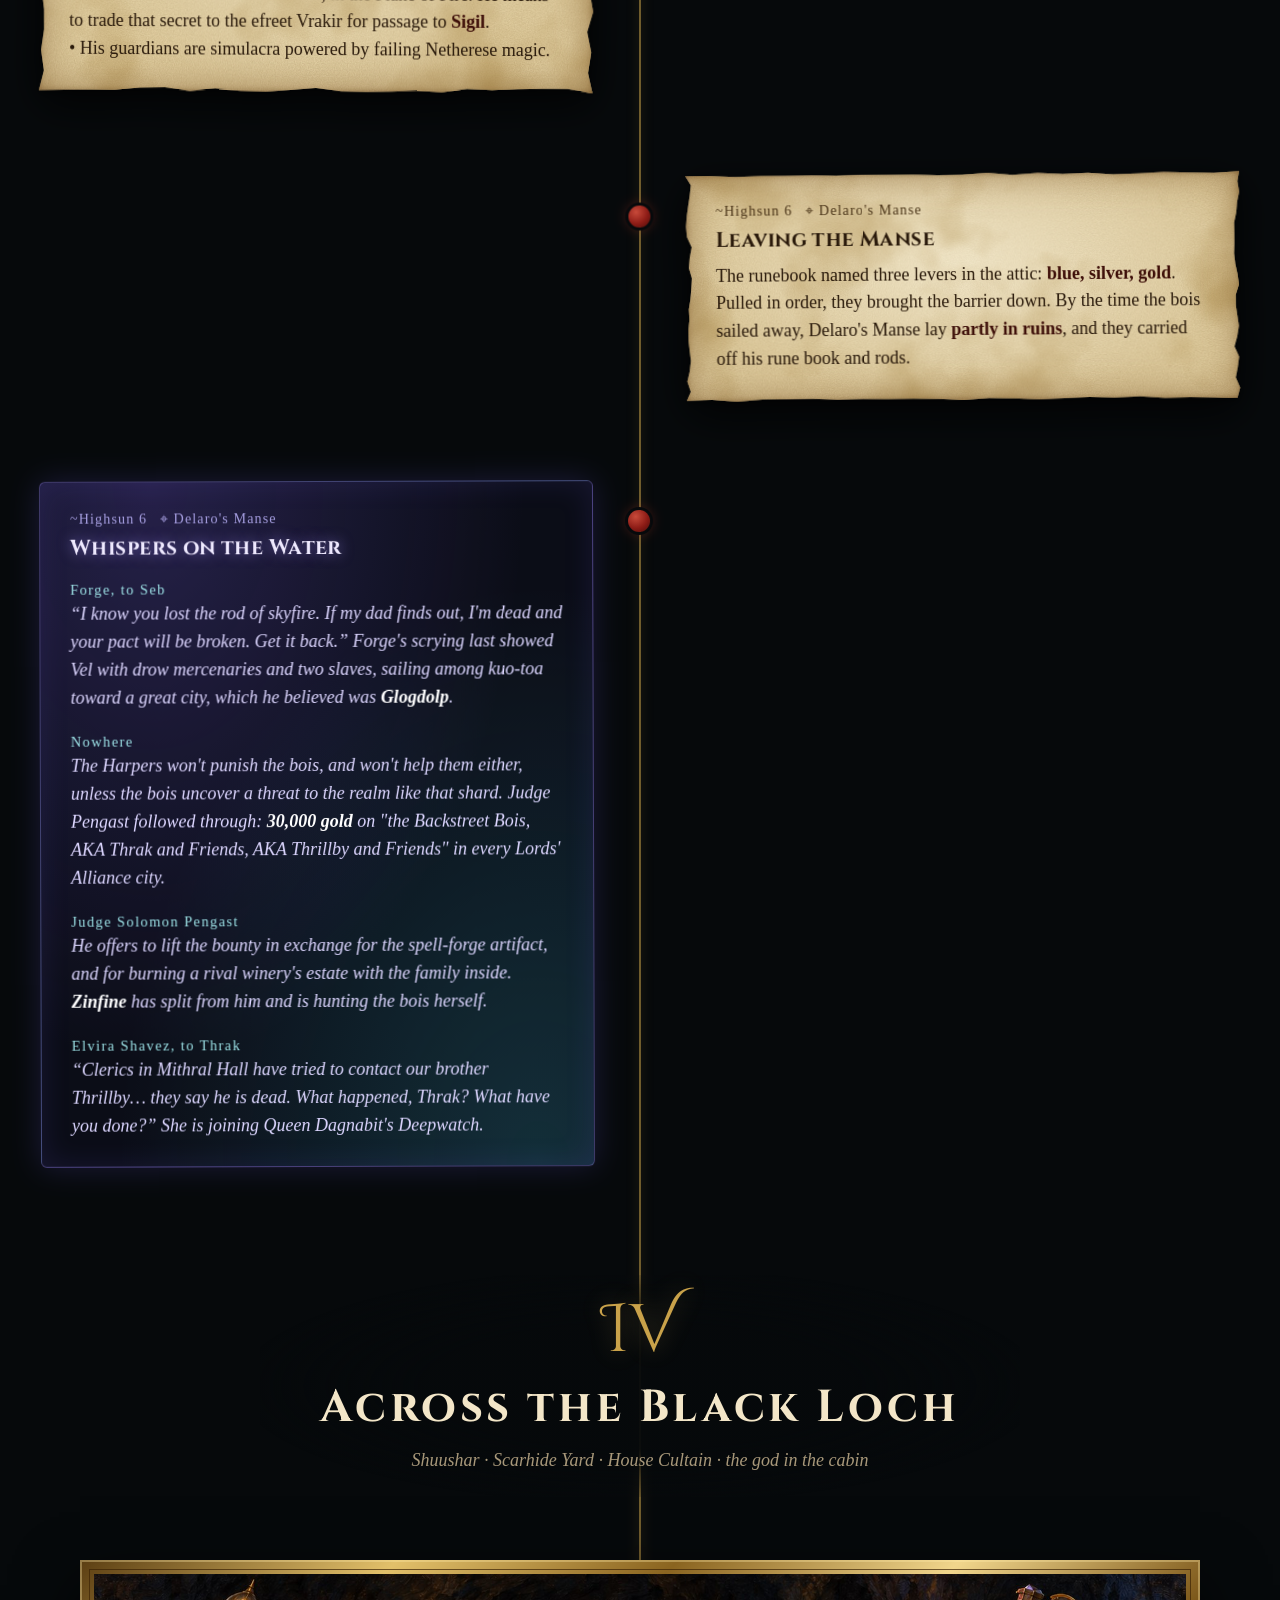
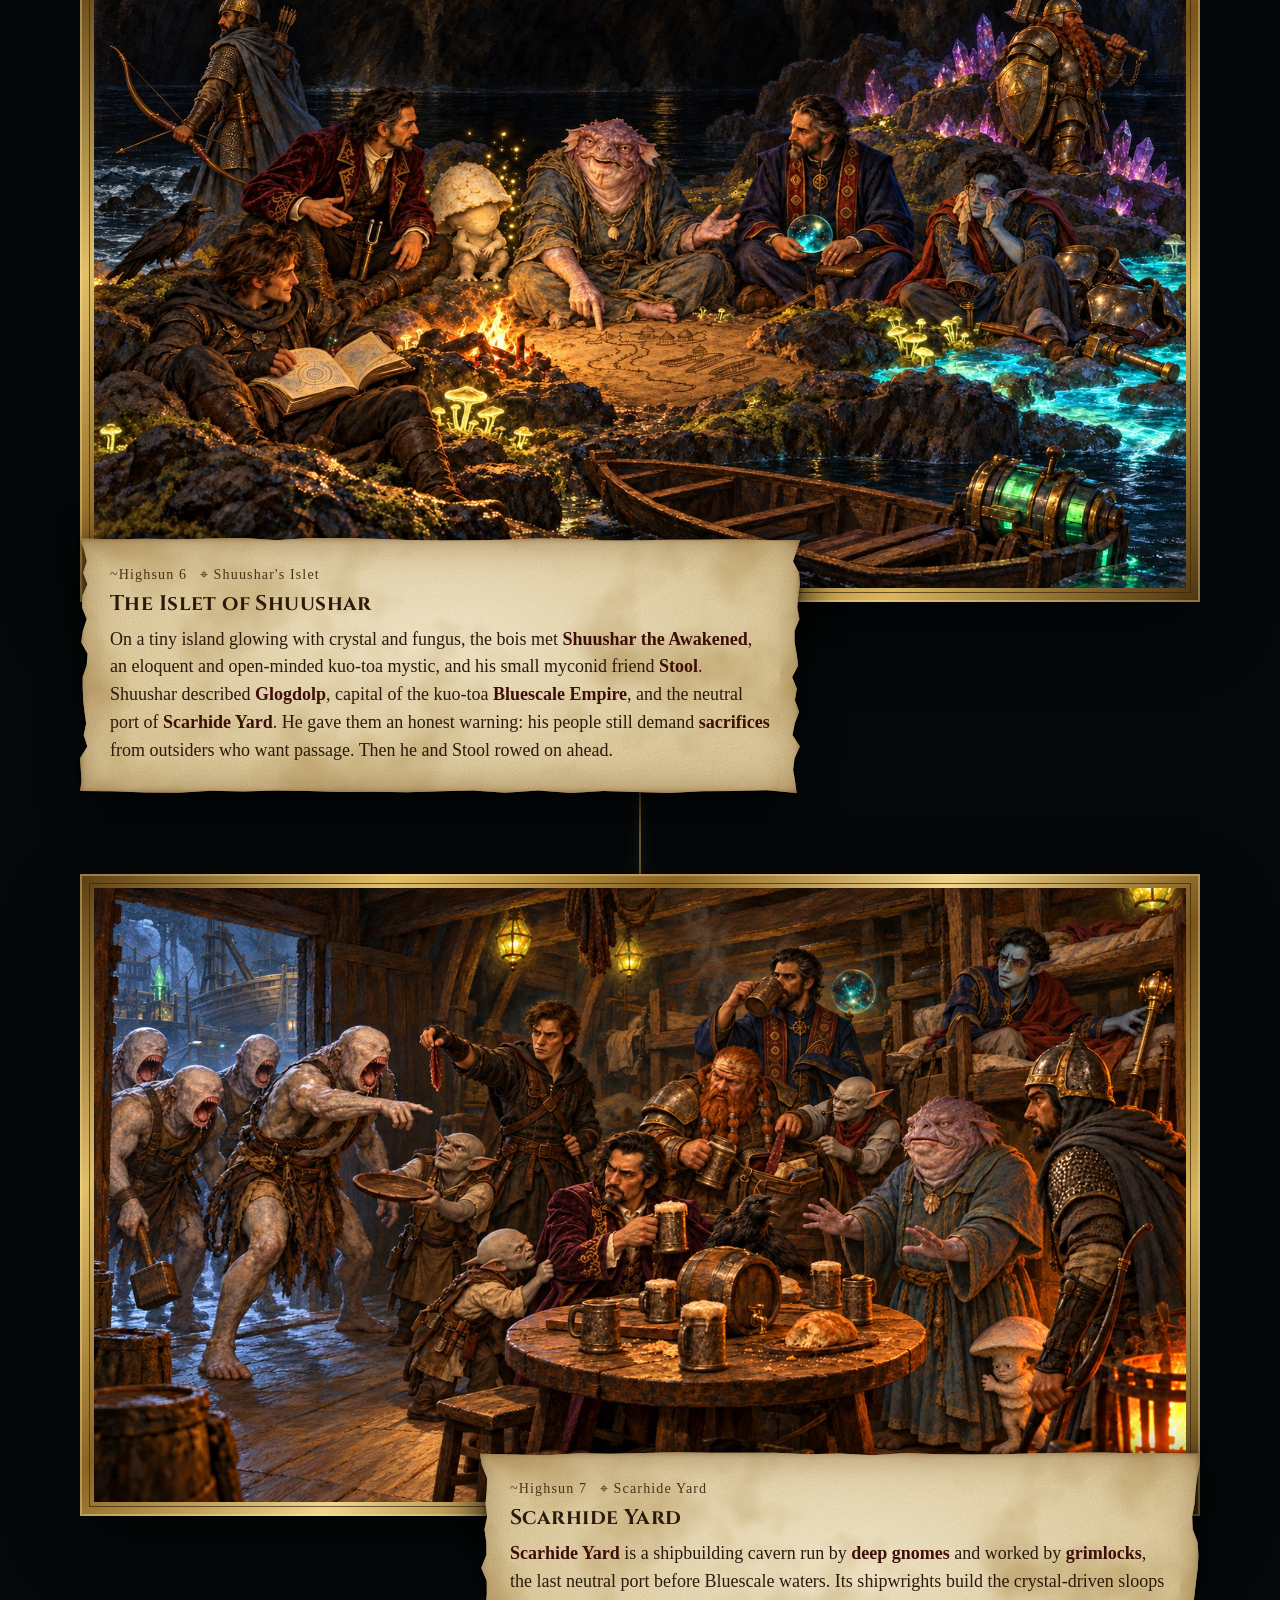
==== commit 7d981229: "Stor's rapier, Bhaal's dream and Vel's Luskan revelation Co-Authored-By: Claude Opus 5.5 <noreply@an" ====
--- a/index.html
+++ b/index.html
@@ -17,7 +17,7 @@
 <link rel="preconnect" href="https://fonts.googleapis.com">
 <link rel="preconnect" href="https://fonts.gstatic.com" crossorigin>
 <link href="https://fonts.googleapis.com/css2?family=Cinzel:wght@500;700&family=Cinzel+Decorative:wght@700&family=IM+Fell+English:ital@0;1&family=IM+Fell+English+SC&display=swap" rel="stylesheet">
-<link rel="stylesheet" href="style.css?v=202610251505">
+<link rel="stylesheet" href="style.css?v=202610261931">
 </head>
 <body>
   <div class="backdrop" aria-hidden="true"></div>
@@ -101,7 +101,7 @@
     <figure style="margin:0"><img alt=""><p></p></figure>
   </div>
 
-  <script src="journal.js?v=202610251505"></script>
-  <script src="app.js?v=202610251505"></script>
+  <script src="journal.js?v=202610261931"></script>
+  <script src="app.js?v=202610261931"></script>
 </body>
 </html>
